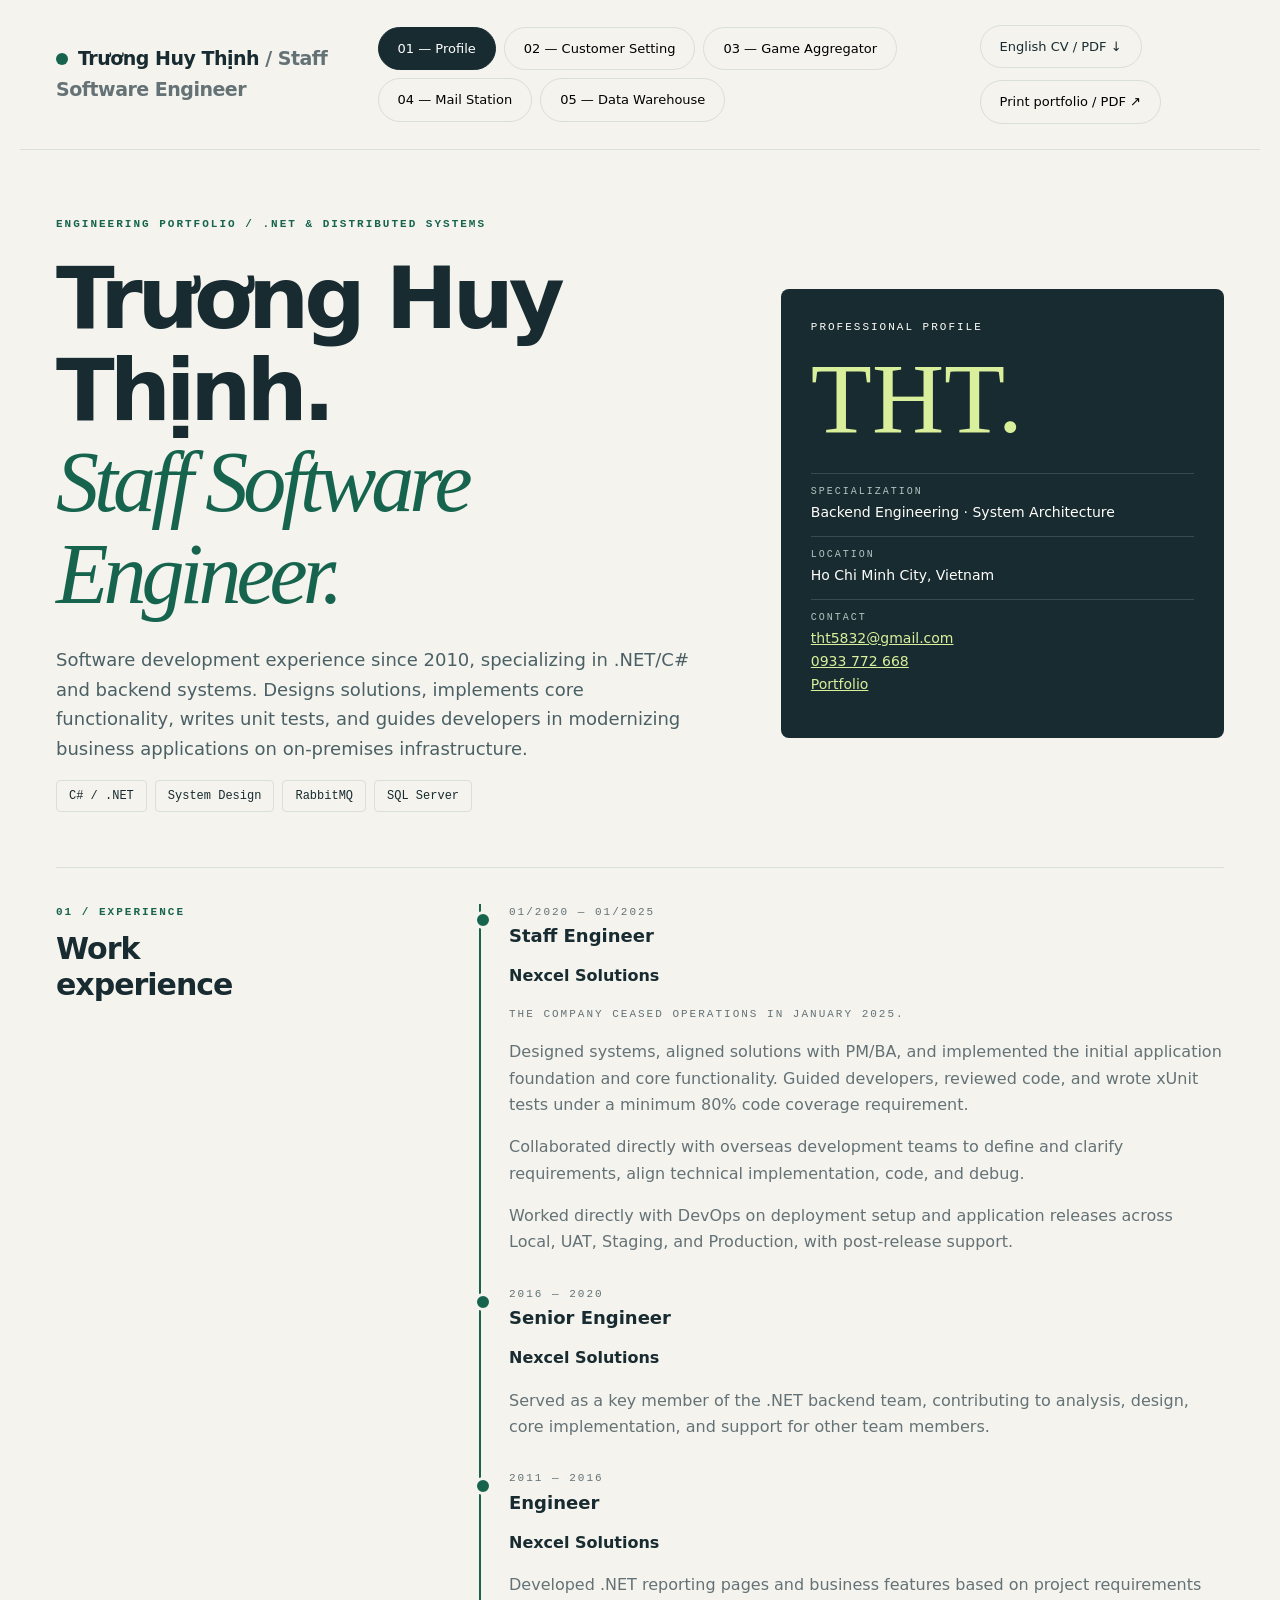
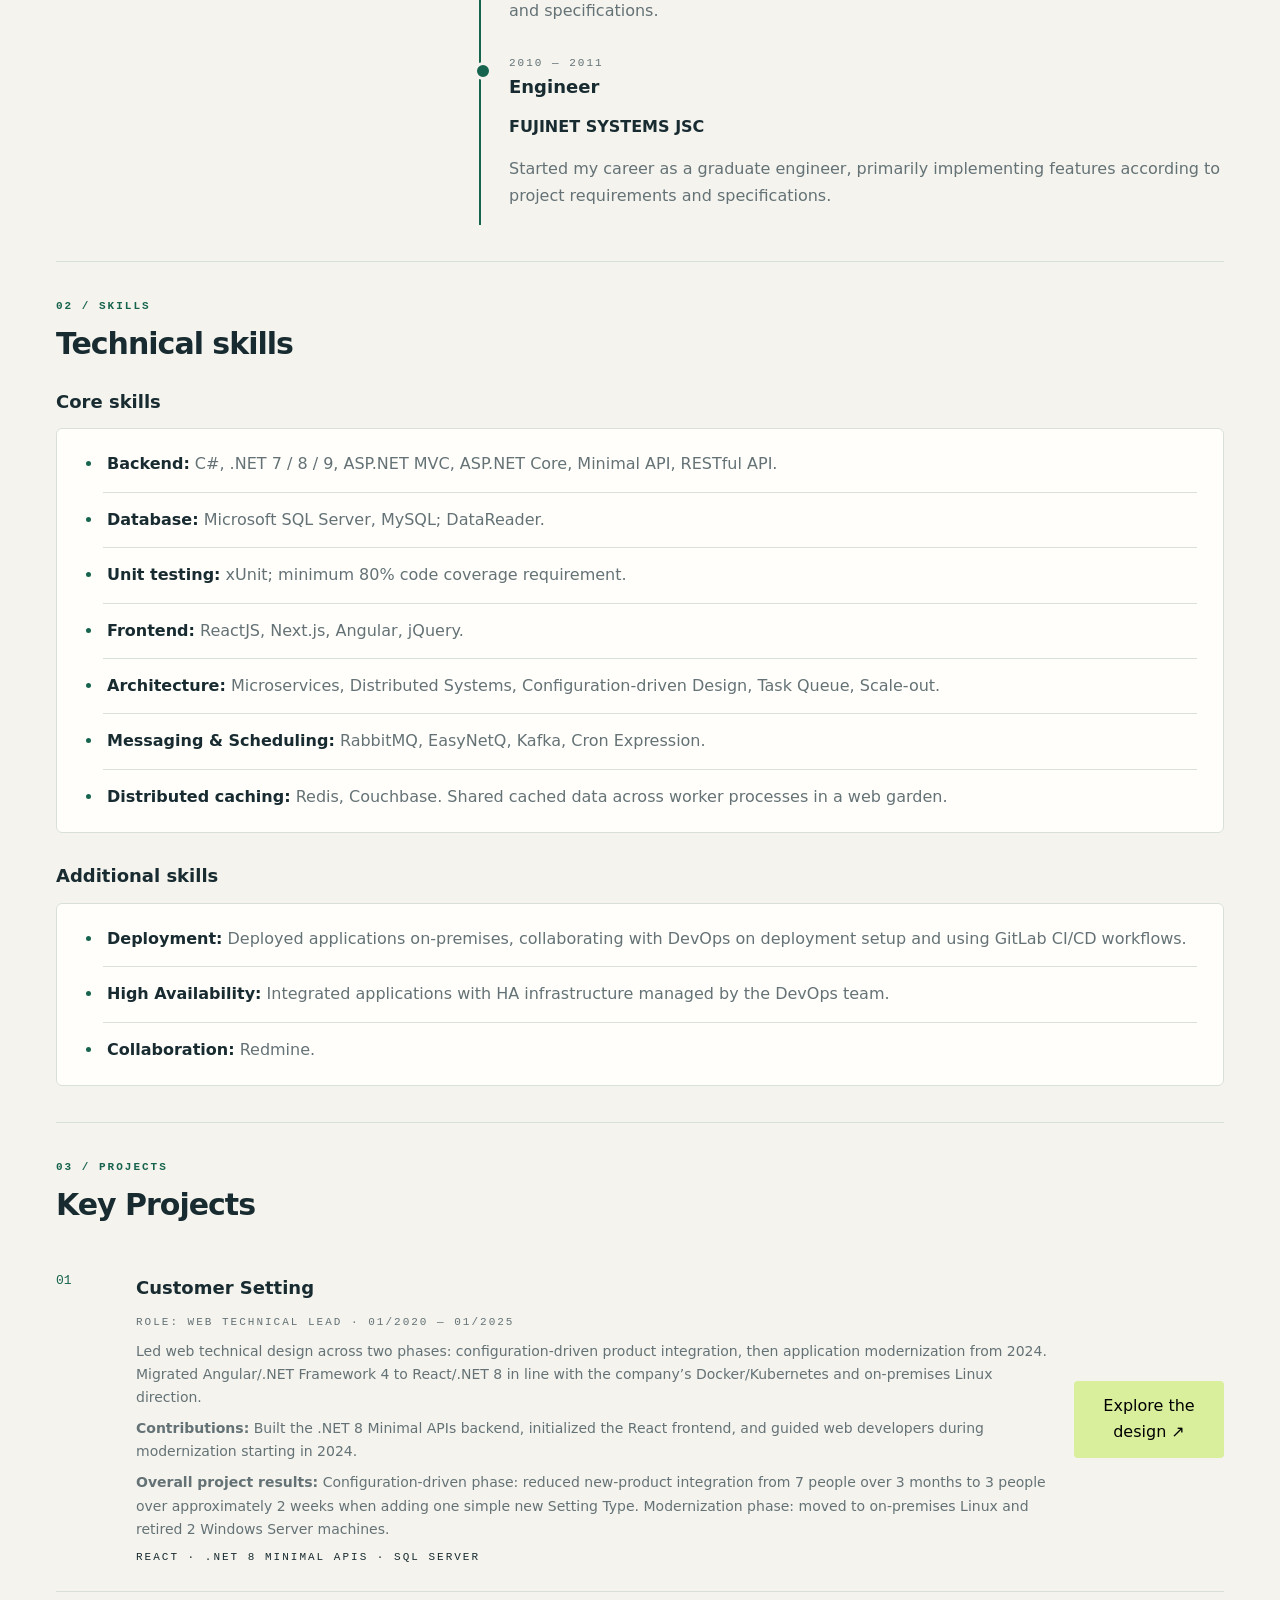
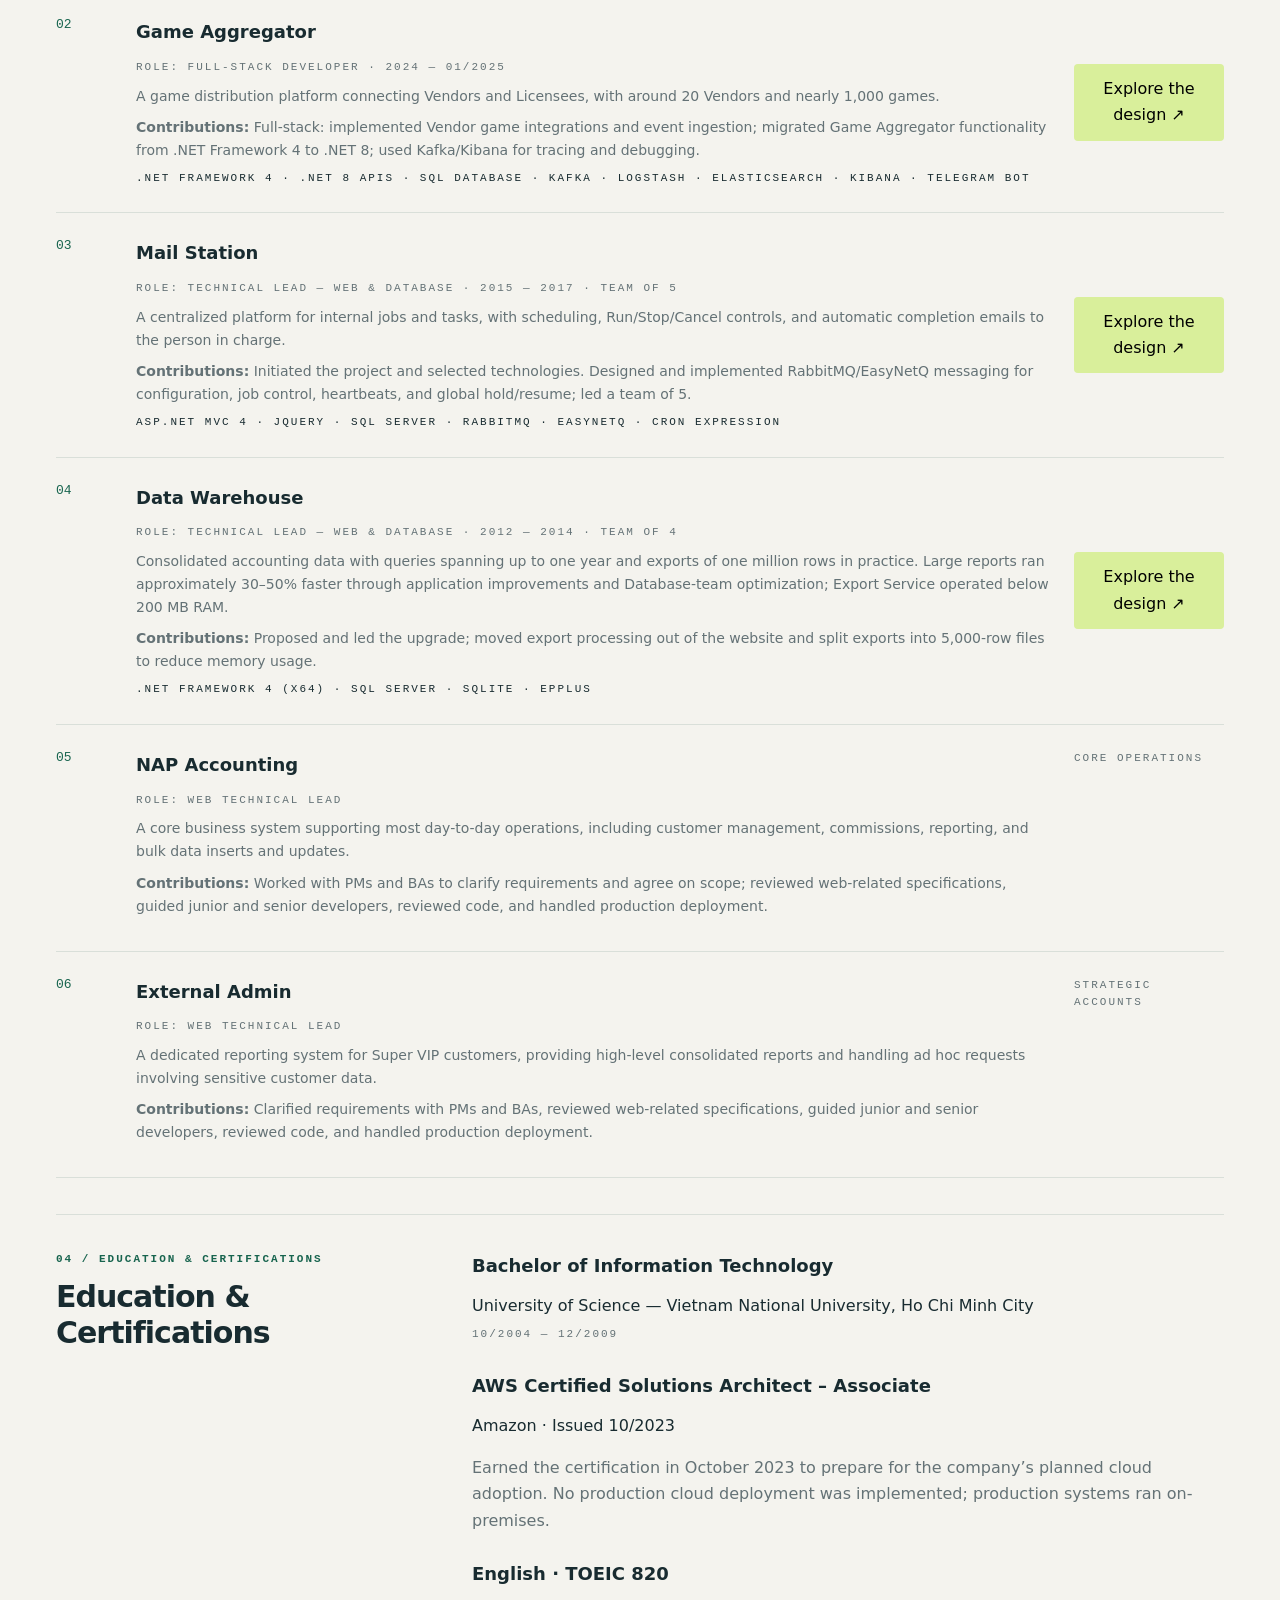
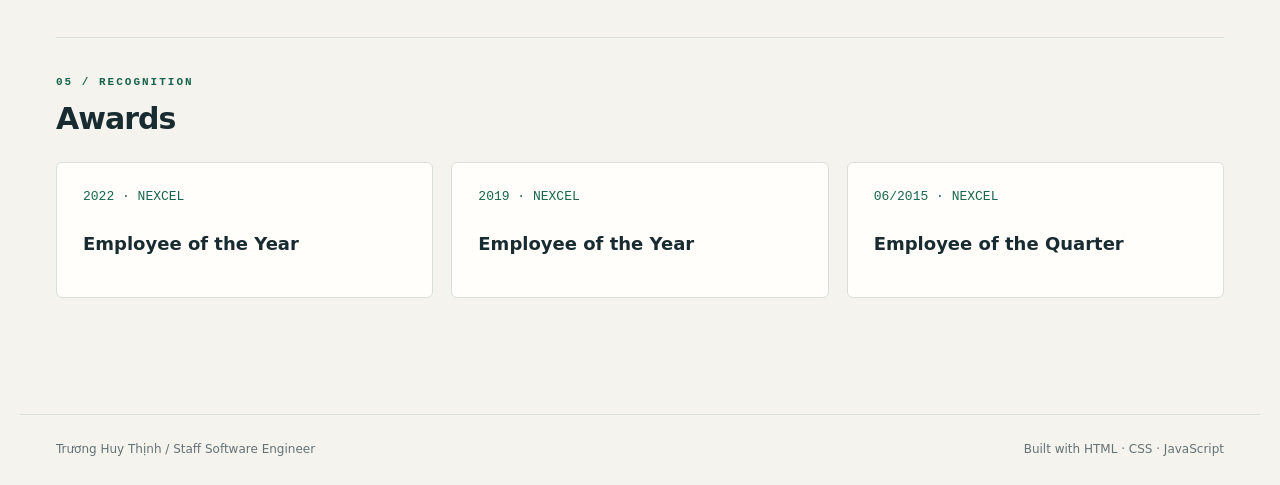
==== portfolio-v2/index.html @ 7336cfa4 "Remove redundant access portal diagram label" ====
<!doctype html>
<html lang="en">
<head><meta charset="utf-8"><meta name="viewport" content="width=device-width,initial-scale=1"><meta name="description" content="Trương Huy Thịnh - .NET backend engineering, system design, and case studies: Customer Setting, Game Aggregator, Mail Station, and Data Warehouse."><title>Trương Huy Thịnh · Engineering Portfolio</title>
<style>
:root{--bg:#f4f3ee;--paper:#fffefa;--ink:#182b30;--muted:#647276;--line:#d9dfd9;--green:#17644e;--lime:#d9ef9b;--orange:#bd603c}*{box-sizing:border-box}body{margin:0;background:var(--bg);color:var(--ink);font:16px/1.65 system-ui,-apple-system,Segoe UI,sans-serif}button,a{-webkit-tap-highlight-color:transparent}button{font:inherit;cursor:pointer}a{color:var(--green)}header{max-width:1240px;margin:auto;display:flex;align-items:center;justify-content:space-between;padding:25px 36px;border-bottom:1px solid var(--line)}.brand{font-size:19px;font-weight:800;letter-spacing:-.5px}.brand i{display:inline-block;background:var(--green);width:12px;height:12px;margin-right:10px;border-radius:50%}.small,.eyebrow{font:11px/1.6 ui-monospace,monospace;text-transform:uppercase;letter-spacing:2px}.muted{color:var(--muted)}nav{display:flex;gap:8px;flex-wrap:wrap}nav button,.print{border:1px solid var(--line);background:transparent;border-radius:30px;padding:10px 19px;font-size:13px}nav button[aria-selected=true]{background:var(--ink);color:white;border-color:var(--ink)}button:focus-visible,a:focus-visible,summary:focus-visible{outline:3px solid var(--orange);outline-offset:4px}main{max-width:1240px;margin:auto;padding:48px 36px 80px}[hidden]{display:none!important}.hero{display:grid;grid-template-columns:1.5fr 1fr;gap:60px;align-items:center;padding:18px 0 55px}.eyebrow{color:var(--green);font-weight:700}h1{font-size:clamp(48px,7vw,86px);line-height:1.06;letter-spacing:-5px;margin:20px 0 25px}h1 em{font-family:Georgia,serif;font-weight:400;color:var(--green)}.lead{font-size:18px;max-width:650px;color:#4a6065}h2{font-size:30px;line-height:1.2;letter-spacing:-1px;margin:10px 0 25px}h3{font-size:18px;margin:0 0 12px}p{margin:0 0 16px}.pills{display:flex;flex-wrap:wrap;gap:8px}.pill{font:12px ui-monospace,monospace;padding:8px 12px;border:1px solid var(--line);border-radius:4px}.identity{background:var(--ink);color:var(--paper);padding:30px;border-radius:8px;position:relative;overflow:hidden}.identity .monogram{font:100px/1 Georgia,serif;color:var(--lime);margin:12px 0 24px}.identity dl{margin:0}.identity dl div{padding:12px 0;border-top:1px solid #ffffff25}.identity dt{font:10px ui-monospace,monospace;color:#b3c5c1;text-transform:uppercase;letter-spacing:2px}.identity dd{margin:4px 0 0;font-size:14px}.section{border-top:1px solid var(--line);padding:36px 0}.grid3{display:grid;grid-template-columns:repeat(3,1fr);gap:18px}.card{background:var(--paper);border:1px solid var(--line);border-radius:6px;padding:26px}.num{font:13px ui-monospace,monospace;color:var(--green);display:block;margin-bottom:25px}.card p{font-size:14px;color:var(--muted)}.ribbon{display:grid;grid-template-columns:repeat(3,1fr);background:var(--lime);border-radius:6px;margin-bottom:45px}.ribbon div{padding:24px;border-right:1px solid #182b3020}.ribbon strong{font-size:25px;display:block;letter-spacing:-1px}.ribbon span{font-size:12px}.timeline{border-left:2px solid var(--green);padding:0 0 0 28px;margin-left:7px}.timeline article{position:relative}.timeline article:before{content:'';position:absolute;left:-35px;top:7px;width:12px;height:12px;background:var(--green);border:3px solid var(--bg);border-radius:50%}.split{display:grid;grid-template-columns:1fr 2fr;gap:40px}.project{display:grid;grid-template-columns:60px 1fr 150px;gap:20px;border-bottom:1px solid var(--line);padding:25px 0}.project p{font-size:14px;color:var(--muted);margin:8px 0}.project button{align-self:center;border:0;background:var(--lime);padding:12px;border-radius:4px}.note{padding:18px 22px;background:#eee9dd;border-left:3px solid var(--orange);font-size:13px;color:#66584e}.title-row{display:flex;align-items:end;justify-content:space-between;gap:20px}.case-title{font-size:clamp(44px,6vw,70px);letter-spacing:-3px}.diagram{overflow:auto;background:var(--paper);border:1px solid var(--line);border-radius:6px;padding:20px}.diagram svg{display:block;width:100%;min-width:850px;height:auto}.legend{font-size:12px;color:var(--muted);margin-top:15px}.flow-tabs{display:flex;gap:8px;flex-wrap:wrap;margin:25px 0}.flow-tabs button{background:transparent;border:1px solid var(--line);padding:10px 16px;border-radius:4px}.flow-tabs button[aria-pressed=true]{background:var(--green);color:white}.steps{counter-reset:step;list-style:none;margin:0;padding:0;display:grid;grid-template-columns:repeat(4,1fr);gap:14px}.steps li{counter-increment:step;background:var(--paper);padding:20px;border:1px solid var(--line);font-size:14px}.steps li:before{content:'0' counter(step);display:block;color:var(--green);font:24px Georgia,serif;margin-bottom:15px}.steps b{display:block;margin-bottom:7px}details{border-bottom:1px solid var(--line);padding:18px 0}summary{cursor:pointer;font-weight:600}details p{margin-top:15px;color:var(--muted);font-size:14px}footer{max-width:1240px;margin:auto;border-top:1px solid var(--line);padding:25px 36px;display:flex;justify-content:space-between;font-size:12px;color:var(--muted)}@media(max-width:760px){header{align-items:flex-start;gap:20px;flex-direction:column}main{padding:30px 20px}.hero,.split{grid-template-columns:1fr;gap:28px}.hero{padding-bottom:30px}h1{letter-spacing:-3px}.grid3,.steps{grid-template-columns:1fr}.ribbon div{padding:15px}.ribbon strong{font-size:19px}.project{grid-template-columns:30px 1fr}.project button{grid-column:2;width:max-content}.title-row{align-items:start;flex-direction:column}header,footer{padding:22px 20px}.identity .monogram{font-size:65px}footer{gap:20px}.print{display:none}}@media print{body{background:white;font-size:11px}header,nav,.print,.flow-tabs,footer{display:none!important}main{padding:0;max-width:none}section[role=tabpanel][hidden],.flow[hidden]{display:block!important}.hero{gap:25px;padding-bottom:20px}h1{font-size:46px}.section{padding:20px 0}.card,.identity,.steps li{break-inside:avoid}.diagram{padding:0}.diagram svg{min-width:0}.case-title{font-size:40px}#mailstation,#warehouse{break-before:page}details p{display:block}*{print-color-adjust:exact}}
.tech-stacks{margin:0;padding:8px 26px 8px 46px;background:var(--paper);border:1px solid var(--line);border-radius:6px}.tech-stacks li{padding:14px 0 14px 4px;color:var(--muted);border-bottom:1px solid var(--line)}.tech-stacks li:last-child{border-bottom:0}.tech-stacks li::marker{color:var(--green)}.tech-stacks strong{color:var(--ink)}@media(max-width:760px){.tech-stacks{padding-left:30px;padding-right:18px}} .header-actions{display:flex;align-items:center;gap:12px;flex-wrap:wrap}@media(max-width:1100px){header{flex-wrap:wrap;gap:16px}}@media print{.header-actions{display:none!important}}.cs-diagram svg{min-width:950px}.cs-diagram{margin:20px 0}.cs-diagram text{font-family:system-ui}@media print{#customer-setting-case{break-before:page}.cs-diagram svg{min-width:0}}

.comparison{overflow-x:auto;margin:24px 0}.comparison table{width:100%;border-collapse:collapse;background:var(--paper);font-size:14px;min-width:620px}.comparison th,.comparison td{text-align:left;vertical-align:top;padding:18px;border:1px solid var(--line)}.comparison thead{background:var(--lime)}.comparison tbody th{width:19%}.sequence-diagram{margin:20px 0}.seq-actor{font:600 15px system-ui;fill:var(--ink)}.seq-label{font:13px system-ui;fill:var(--green)}[data-case-section]>.grid3{margin:20px 0}[data-case-section]>h3{margin-top:28px}@media print{.comparison table{min-width:0}.comparison th,.comparison td{padding:10px}.comparison tr{break-inside:avoid}}

.cv-download{text-decoration:none;display:inline-block;color:var(--ink)}
@media print{
 @page{size:A4;margin:14mm}
 body{font-size:10pt;line-height:1.4;color:#111;background:#fff}
 .hero,.split{display:block}.hero{padding:0 0 10px}.hero h1{font-size:25pt;line-height:1.15;letter-spacing:-1px;margin:8px 0}.hero h1 br{display:none}.hero h1 em{font:inherit;color:inherit;margin-left:8px}.hero .lead{font-size:10pt;max-width:none}.hero .pills,.monogram,.identity>.small,.eyebrow{display:none}
 .identity{background:none;color:#111;padding:0;overflow:visible}.identity dl{display:block}.identity dl div{border:0;padding:2px 0}.identity dl div:first-child{display:none}.identity dt{display:none}.identity dd{font-size:10pt;margin:0}.identity a{color:#111!important}.identity br{display:none}.identity a+a{margin-left:14px}
 h2{font-size:15pt;margin:5px 0 10px;letter-spacing:0}h2 br{display:none}h3{font-size:11pt}.section{padding:12px 0}.small{font-family:inherit;font-size:9pt;letter-spacing:0;text-transform:none}.muted,.project p{color:#333}.timeline{border:0;padding:0;margin:0}.timeline article:before{display:none}.timeline article{margin-top:12px!important;break-inside:avoid}.timeline p{margin-bottom:6px}
 .tech-stacks{background:none;border:0;padding:0;list-style:none}.tech-stacks li{padding:3px 0;border:0}.project{display:block;padding:10px 0;break-inside:avoid}.project>.num,.project button{display:none}.project p{font-size:10pt}.grid3{display:block}.grid3 .card{border:0;background:none;padding:6px 0}.grid3 .num{margin-bottom:3px}.pills{gap:5px}.pill{font-size:9pt;padding:4px 7px}
 body:not([data-print-mode="portfolio"]) main>section[role="tabpanel"]{display:none!important}
 body:not([data-print-mode="portfolio"]) main>#profile{display:block!important}
 body[data-print-mode="portfolio"] main>section[role="tabpanel"]{display:block!important}
 body[data-print-mode="portfolio"] .flow{display:block!important}
}

.ga-diagram{margin:20px 0}.ga-diagram svg{min-width:950px}@media print{#game-aggregator{break-before:page}.ga-diagram svg{min-width:0}}
</style></head>
<body><header><div class="brand"><i></i>Trương Huy Thịnh<span class="muted"> / Staff Software Engineer</span></div><nav role="tablist" aria-label="Portfolio"><button id="tab-profile" role="tab" aria-controls="profile" aria-selected="true" tabindex="0">01 — Profile</button><button id="tab-customer-setting" role="tab" aria-controls="customer-setting-case" aria-selected="false" tabindex="-1">02 — Customer Setting</button><button id="tab-game-aggregator" role="tab" aria-controls="game-aggregator" aria-selected="false" tabindex="-1">03 — Game Aggregator</button><button id="tab-mailstation" role="tab" aria-controls="mailstation" aria-selected="false" tabindex="-1">04 — Mail Station</button><button id="tab-warehouse" role="tab" aria-controls="warehouse" aria-selected="false" tabindex="-1">05 — Data Warehouse</button></nav><div class="header-actions"><a class="print cv-download" href="../output/pdf/Thinh-Truong-CV.pdf" download="Thinh-Truong-CV.pdf">English CV / PDF ↓</a><button class="print" onclick="printPortfolio()">Print portfolio / PDF ↗</button></div></header>
<main><section id="profile" role="tabpanel" aria-labelledby="tab-profile">
<div class="hero"><div><div class="eyebrow">Engineering portfolio / .NET & distributed systems</div><h1>Trương Huy Thịnh.<br><em>Staff Software<br>Engineer.</em></h1><p class="lead">Software development experience since 2010, specializing in .NET/C# and backend systems. Designs solutions, implements core functionality, writes unit tests, and guides developers in modernizing business applications on on-premises infrastructure.</p><div class="pills"><span class="pill">C# / .NET</span><span class="pill">System Design</span><span class="pill">RabbitMQ</span><span class="pill">SQL Server</span></div></div><aside class="identity"><div class="small">Professional profile</div><div class="monogram">THT.</div><dl><div><dt>Specialization</dt><dd>Backend Engineering · System Architecture</dd></div><div><dt>Location</dt><dd>Ho Chi Minh City, Vietnam</dd></div><div><dt>Contact</dt><dd><a style="color:var(--lime)" href="mailto:tht5832@gmail.com">tht5832@gmail.com</a><br><a style="color:var(--lime)" href="tel:+84933772668">0933 772 668</a><br><a style="color:var(--lime)" href="https://darkluker5832.github.io/my-cv/">Portfolio</a></dd></div></dl></aside></div>
<section class="section split"><div><div class="eyebrow">01 / Experience</div><h2>Work<br>experience</h2></div><div class="timeline"><article><div class="small muted">01/2020 — 01/2025</div><h3>Staff Engineer</h3><p><b>Nexcel Solutions</b></p><p class="small muted">The company ceased operations in January 2025.</p><p class="muted">Designed systems, aligned solutions with PM/BA, and implemented the initial application foundation and core functionality. Guided developers, reviewed code, and wrote xUnit tests under a minimum 80% code coverage requirement.</p><p class="muted">Collaborated directly with overseas development teams to define and clarify requirements, align technical implementation, code, and debug.</p><p class="muted">Worked directly with DevOps on deployment setup and application releases across Local, UAT, Staging, and Production, with post-release support.</p></article><article style="margin-top:30px"><div class="small muted">2016 — 2020</div><h3>Senior Engineer</h3><p><b>Nexcel Solutions</b></p><p class="muted">Served as a key member of the .NET backend team, contributing to analysis, design, core implementation, and support for other team members.</p></article><article style="margin-top:30px"><div class="small muted">2011 — 2016</div><h3>Engineer</h3><p><b>Nexcel Solutions</b></p><p class="muted">Developed .NET reporting pages and business features based on project requirements and specifications.</p></article><article style="margin-top:30px"><div class="small muted">2010 — 2011</div><h3>Engineer</h3><p><b>FUJINET SYSTEMS JSC</b></p><p class="muted">Started my career as a graduate engineer, primarily implementing features according to project requirements and specifications.</p></article></div></section>
<section class="section"><div class="eyebrow">02 / Skills</div><h2>Technical skills</h2><h3>Core skills</h3><ul class="tech-stacks"><li><strong>Backend:</strong> C#, .NET 7 / 8 / 9, ASP.NET MVC, ASP.NET Core, Minimal API, RESTful API.</li><li><strong>Database:</strong> Microsoft SQL Server, MySQL; DataReader.</li><li><strong>Unit testing:</strong> xUnit; <span>minimum 80% code coverage requirement.</span></li><li><strong>Frontend:</strong> ReactJS, Next.js, Angular, jQuery.</li><li><strong>Architecture:</strong> Microservices, Distributed Systems, Configuration-driven Design, Task Queue, Scale-out.</li><li><strong>Messaging & Scheduling:</strong> RabbitMQ, EasyNetQ, Kafka, Cron Expression.</li><li><strong>Distributed caching:</strong> Redis, Couchbase. <span>Shared cached data across worker processes in a web garden.</span></li></ul><h3 style="margin-top:28px">Additional skills</h3><ul class="tech-stacks"><li><strong>Deployment:</strong> <span>Deployed applications on-premises, collaborating with DevOps on deployment setup and using GitLab CI/CD workflows.</span></li><li><strong>High Availability:</strong> <span>Integrated applications with HA infrastructure managed by the DevOps team.</span></li><li><strong>Collaboration:</strong> Redmine.</li></ul></section>
<section class="section"><div class="eyebrow">03 / Projects</div><h2>Key Projects</h2><article class="project"><span class="num">01</span><div><h3 id="customer-setting">Customer Setting</h3><div class="small muted">Role: Web Technical Lead · 01/2020 — 01/2025</div>
<p>Led web technical design across two phases: configuration-driven product integration, then application modernization from 2024. Migrated Angular/.NET Framework 4 to React/.NET 8 in line with the company’s Docker/Kubernetes and on-premises Linux direction.</p><p><b>Contributions:</b> Built the .NET 8 Minimal APIs backend, initialized the React frontend, and guided web developers during modernization starting in 2024.</p>
<p><b>Overall project results:</b> <span>Configuration-driven phase: reduced new-product integration from 7 people over 3 months to 3 people over approximately 2 weeks when adding one simple new Setting Type. Modernization phase: moved to on-premises Linux and retired 2 Windows Server machines.</span></p>
<div class="small">React · .NET 8 Minimal APIs · SQL Server</div>
</div><button data-open-case="customer-setting-case">Explore the design ↗</button></article><article class="project"><span class="num">02</span><div><h3>Game Aggregator</h3><div class="small muted">Role: Full-stack Developer · 2024 — 01/2025</div><p>A game distribution platform connecting Vendors and Licensees, with around 20 Vendors and nearly 1,000 games.</p><p><b>Contributions:</b> Full-stack: implemented Vendor game integrations and event ingestion; migrated Game Aggregator functionality from .NET Framework 4 to .NET 8; used Kafka/Kibana for tracing and debugging.</p><div class="small">.NET Framework 4 · .NET 8 APIs · SQL Database · Kafka · Logstash · Elasticsearch · Kibana · Telegram Bot</div></div><button data-open-case="game-aggregator">Explore the design ↗</button></article><article class="project"><span class="num">03</span><div><h3>Mail Station</h3><div class="small muted">Role: Technical Lead — Web &amp; Database · 2015 — 2017 · Team of 5</div><p>A centralized platform for internal jobs and tasks, with scheduling, Run/Stop/Cancel controls, and automatic completion emails to the person in charge.</p><p><b>Contributions:</b> Initiated the project and selected technologies. Designed and implemented RabbitMQ/EasyNetQ messaging for configuration, job control, heartbeats, and global hold/resume; led a team of 5.</p><div class="small">ASP.NET MVC 4 · jQuery · SQL Server · RabbitMQ · EasyNetQ · Cron Expression</div></div><button data-open-case="mailstation">Explore the design ↗</button></article><article class="project"><span class="num">04</span><div><h3>Data Warehouse</h3><div class="small muted">Role: Technical Lead — Web &amp; Database · 2012 — 2014 · Team of 4</div><p>Consolidated accounting data with queries spanning up to one year and exports of one million rows in practice. Large reports ran approximately 30–50% faster through application improvements and Database-team optimization; Export Service operated below 200 MB RAM.</p><p><b>Contributions:</b> Proposed and led the upgrade; moved export processing out of the website and split exports into 5,000-row files to reduce memory usage.</p><div class="small">.NET Framework 4 (x64) · SQL Server · SQLite · EPPlus</div></div><button data-open-case="warehouse">Explore the design ↗</button></article><article class="project"><span class="num">05</span><div><h3>NAP Accounting</h3><div class='small muted'>Role: Web Technical Lead</div>
<p>A core business system supporting most day-to-day operations, including customer management, commissions, reporting, and bulk data inserts and updates.</p>
<p><b>Contributions:</b> Worked with PMs and BAs to clarify requirements and agree on scope; reviewed web-related specifications, guided junior and senior developers, reviewed code, and handled production deployment.</p>
</div><span class="small muted">Core Operations</span></article>
<article class="project"><span class="num">06</span><div><h3>External Admin</h3><div class='small muted'>Role: Web Technical Lead</div>
<p>A dedicated reporting system for Super VIP customers, providing high-level consolidated reports and handling ad hoc requests involving sensitive customer data.</p>
<p><b>Contributions:</b> Clarified requirements with PMs and BAs, reviewed web-related specifications, guided junior and senior developers, reviewed code, and handled production deployment.</p>
</div><span class="small muted">Strategic Accounts</span></article>
</section>

<section class="section split"><div><div class="eyebrow">04 / Education & Certifications</div><h2>Education &amp;<br>Certifications</h2></div><div><h3>Bachelor of Information Technology</h3><p>University of Science — Vietnam National University, Ho Chi Minh City<br><span class="small muted">10/2004 — 12/2009</span></p><h3 style="margin-top:25px">AWS Certified Solutions Architect – Associate</h3><p>Amazon · Issued 10/2023</p><p class="muted">Earned the certification in October 2023 to prepare for the company’s planned cloud adoption. No production cloud deployment was implemented; production systems ran on-premises.</p><h3 style="margin-top:25px">English · TOEIC 820</h3></div></section><section class="section"><div class="eyebrow">05 / Recognition</div><h2>Awards</h2><div class="grid3"><article class="card"><span class="num">2022 · NEXCEL</span><h3>Employee of the Year</h3></article><article class="card"><span class="num">2019 · NEXCEL</span><h3>Employee of the Year</h3></article><article class="card"><span class="num">06/2015 · NEXCEL</span><h3>Employee of the Quarter</h3></article></div></section>
</section>
<section id="customer-setting-case" role="tabpanel" aria-labelledby="tab-customer-setting" hidden>
<div class="title-row"><div><div class="eyebrow">Architecture case study / 01</div><h1 class="case-title">Customer Setting<span style="color:var(--green)">.</span></h1><p class="lead">From per-product cloning to reusable Setting Types.</p><p class="small muted">Role: Web Technical Lead · 01/2020 — 01/2025</p></div><div class="pills"><span class="pill">React JS</span><span class="pill">.NET 8 LTS · Minimal APIs</span><span class="pill">SQL Server</span></div></div>
<section class="section" data-case-section="1"><div class="eyebrow">01 / Context &amp; current challenges</div><h2>New product integration required extensive copying</h2><p class="lead">Customer Setting manages groups of business settings for each product. The legacy system expanded by cloning a similar product, duplicating shared logic and requiring changes and checks across multiple layers.</p><p>Before modernization, a new product required 3 developers, 2 QC engineers, and 2 Database Developers working full-time for 3 months. The goal was to reuse shared behavior and reduce integration effort.</p></section>
<section class="section" data-case-section="2"><div class="eyebrow">02 / Legacy system</div><h2>Clone frontend, backend, and DB objects per product</h2><p>With Angular and .NET Framework 4, the team selected the closest existing product, cloned its database objects and frontend/backend code, then implemented the differences.</p><div class="diagram cs-diagram"><svg viewBox="0 0 1080 410" role="img" aria-labelledby="cs-old-component" font-family="system-ui"><title id="cs-old-component">Customer Setting — legacy components</title><defs><marker id="cs-old-component-arrow" markerWidth="9" markerHeight="9" refX="8" refY="4" orient="auto"><path d="M1 1L8 4L1 7" fill="none" stroke="#17644e" stroke-width="1.5"/></marker></defs><text x="25" y="30" font-size="17" fill="#182b30">Before: a separate implementation for each product</text><rect x="25" y="60" width="320" height="75" rx="7" fill="#f4f3ee" stroke="#aebeb5"/><text x="43" y="90" font-size="17" fill="#182b30">Product A · Angular</text><text x="43" y="119" font-size="13" fill="#182b30">Product-specific frontend</text><path d="M185 135L185 165" fill="none" stroke="#17644e" stroke-width="1.6" marker-end="url(#cs-old-component-arrow)"/><rect x="25" y="165" width="320" height="75" rx="7" fill="#f4f3ee" stroke="#aebeb5"/><text x="43" y="195" font-size="17" fill="#182b30">Product A · .NET Framework 4</text><text x="43" y="224" font-size="13" fill="#182b30">Product-specific backend</text><path d="M185 240L185 270" fill="none" stroke="#17644e" stroke-width="1.6" marker-end="url(#cs-old-component-arrow)"/><rect x="25" y="270" width="320" height="105" rx="7" fill="#f4f3ee" stroke="#aebeb5"/><text x="43" y="300" font-size="17" fill="#182b30">Product A · SQL Server</text><text x="43" y="329" font-size="13" fill="#182b30">Tables · Stored procedures</text><text x="43" y="354" font-size="13" fill="#182b30">Functions · Triggers</text><rect x="380" y="60" width="320" height="75" rx="7" fill="#f4f3ee" stroke="#aebeb5"/><text x="398" y="90" font-size="17" fill="#182b30">Product B · Angular</text><text x="398" y="119" font-size="13" fill="#182b30">Product-specific frontend</text><path d="M540 135L540 165" fill="none" stroke="#17644e" stroke-width="1.6" marker-end="url(#cs-old-component-arrow)"/><rect x="380" y="165" width="320" height="75" rx="7" fill="#f4f3ee" stroke="#aebeb5"/><text x="398" y="195" font-size="17" fill="#182b30">Product B · .NET Framework 4</text><text x="398" y="224" font-size="13" fill="#182b30">Product-specific backend</text><path d="M540 240L540 270" fill="none" stroke="#17644e" stroke-width="1.6" marker-end="url(#cs-old-component-arrow)"/><rect x="380" y="270" width="320" height="105" rx="7" fill="#f4f3ee" stroke="#aebeb5"/><text x="398" y="300" font-size="17" fill="#182b30">Product B · SQL Server</text><text x="398" y="329" font-size="13" fill="#182b30">Tables · Stored procedures</text><text x="398" y="354" font-size="13" fill="#182b30">Functions · Triggers</text><rect x="735" y="60" width="320" height="75" rx="7" fill="#f4f3ee" stroke="#aebeb5"/><text x="753" y="90" font-size="17" fill="#182b30">New Product · Angular</text><text x="753" y="119" font-size="13" fill="#182b30">Product-specific frontend</text><path d="M895 135L895 165" fill="none" stroke="#17644e" stroke-width="1.6" marker-end="url(#cs-old-component-arrow)"/><rect x="735" y="165" width="320" height="75" rx="7" fill="#f4f3ee" stroke="#aebeb5"/><text x="753" y="195" font-size="17" fill="#182b30">New Product · .NET Framework 4</text><text x="753" y="224" font-size="13" fill="#182b30">Product-specific backend</text><path d="M895 240L895 270" fill="none" stroke="#17644e" stroke-width="1.6" marker-end="url(#cs-old-component-arrow)"/><rect x="735" y="270" width="320" height="105" rx="7" fill="#f4f3ee" stroke="#aebeb5"/><text x="753" y="300" font-size="17" fill="#182b30">New Product · SQL Server</text><text x="753" y="329" font-size="13" fill="#182b30">Tables · Stored procedures</text><text x="753" y="354" font-size="13" fill="#182b30">Functions · Triggers</text></svg></div><p class="legend">Columns represent product-specific code and database objects; they do not imply separate databases or servers.</p><div class="grid3" style="margin-top:22px"><article class="card"><h3>Duplication across layers</h3><p>One integration involved Angular, backend code, tables, stored procedures, functions, and triggers.</p></article><article class="card"><h3>Fragmented maintenance</h3><p>The same behavior lived in multiple copies, increasing the number of places to check when shared business rules changed.</p></article><article class="card"><h3>Unclear reuse boundaries</h3><p>Product-specific behavior was mixed with reusable behavior, so each new branch carried another copy of the existing code.</p></article></div><h3>Legacy integration flow</h3><div class="diagram cs-diagram"><svg viewBox="0 0 1080 525" role="img" aria-labelledby="cs-old-sequence" font-family="system-ui"><title id="cs-old-sequence">Legacy product onboarding sequence</title><defs><marker id="cs-old-sequence-arrow" markerWidth="9" markerHeight="9" refX="8" refY="4" orient="auto"><path d="M1 1L8 4L1 7" fill="none" stroke="#17644e" stroke-width="1.5"/></marker></defs><rect x="15" y="15" width="210" height="55" rx="7" fill="#e3efcc" stroke="#aebeb5"/><text x="33" y="45" font-size="17" fill="#182b30">Developer</text><path d="M120 70V510" stroke="#aebeb5" stroke-dasharray="5 6"/><rect x="435" y="15" width="210" height="55" rx="7" fill="#f4f3ee" stroke="#aebeb5"/><text x="453" y="45" font-size="17" fill="#182b30">Existing Product</text><path d="M540 70V510" stroke="#aebeb5" stroke-dasharray="5 6"/><rect x="855" y="15" width="210" height="55" rx="7" fill="#f4f3ee" stroke="#aebeb5"/><text x="873" y="45" font-size="17" fill="#182b30">New Product</text><path d="M960 70V510" stroke="#aebeb5" stroke-dasharray="5 6"/><path d="M120 120L540 120" fill="none" stroke="#17644e" stroke-width="1.6" marker-end="url(#cs-old-sequence-arrow)"/><text x="330" y="108" text-anchor="middle" font-size="13" fill="#17644e">1. Select the closest existing product</text><path d="M540 196L960 196" fill="none" stroke="#17644e" stroke-width="1.6" marker-end="url(#cs-old-sequence-arrow)"/><text x="750" y="184" text-anchor="middle" font-size="13" fill="#17644e">2. Clone tables, procedures, functions, triggers</text><path d="M540 272L960 272" fill="none" stroke="#17644e" stroke-width="1.6" marker-end="url(#cs-old-sequence-arrow)"/><text x="750" y="260" text-anchor="middle" font-size="13" fill="#17644e">3. Clone Angular frontend and .NET 4 backend</text><path d="M120 348L960 348" fill="none" stroke="#17644e" stroke-width="1.6" marker-end="url(#cs-old-sequence-arrow)"/><text x="540" y="336" text-anchor="middle" font-size="13" fill="#17644e">4. Implement business differences</text><path d="M120 424L960 424" fill="none" stroke="#17644e" stroke-width="1.6" marker-end="url(#cs-old-sequence-arrow)"/><text x="540" y="412" text-anchor="middle" font-size="13" fill="#17644e">5. Verify and deploy the new product branch</text></svg></div></section>
<section class="section" data-case-section="3"><div class="eyebrow">03 / Improvement approach</div><h2>Reuse Setting Types instead of cloning products</h2><p>Phase 1 — through early 2024: replaced per-product cloning with Product ID → Setting Type ID configuration. The integration staffing and lead-time improvements below belong to this phase.</p><p>Phase 2 — from 2024: modernized to React/.NET 8 in line with the company’s Docker/Kubernetes direction, moved to on-premises Linux, and retired 2 Windows Server machines.</p><div class="grid3"><article class="card"><h3>Separate units of behavior</h3><p>Each Setting Type has an identifier and an implementation shared across products; unsupported behavior is added only when needed.</p></article><article class="card"><h3>Map through configuration</h3><p>A Product ID maps to a set of Setting Type IDs. When all types exist, a product is added through mapping configuration instead of copying application layers.</p></article><article class="card"><h3>Modernize the web application</h3><p>Migrated Angular and .NET Framework 4 to React and .NET 8 Minimal APIs, combining shared design with collaboration across Database, QC, and PM/BA.</p></article></div></section>
<section class="section" data-case-section="4"><div class="eyebrow">04 / Individual contribution</div><h2>Led technical design and implementation for the web</h2><p>Led web technical design for Customer Setting. Established the configuration-driven design in the initial phase to reuse business behavior by Setting Type. During modernization from 2024, built the .NET 8 Minimal APIs backend, initialized the React frontend, and guided web developers; collaborated with Database, QC, PM/BA, and DevOps on deployment to on-premises Linux.</p></section>
<section class="section" data-case-section="5"><div class="eyebrow">05 / New system</div><h2>A shared application configured per product</h2><p>After modernization, Customer Setting ran on on-premises Linux in line with the company’s Docker/Kubernetes direction; 2 legacy Windows Server machines were retired. The diagram below shows logical application components, not Kubernetes topology.</p><p>Each product and Setting Type has its own ID. Commission, Position Taking, and Max per Games are examples of Setting Types; a product combines multiple types according to its business needs.</p><div class="diagram cs-diagram"><svg viewBox="0 0 1080 560" role="img" aria-labelledby="cs-new-component" font-family="system-ui"><title id="cs-new-component">Customer Setting — configuration-driven components</title><defs><marker id="cs-new-component-arrow" markerWidth="9" markerHeight="9" refX="8" refY="4" orient="auto"><path d="M1 1L8 4L1 7" fill="none" stroke="#17644e" stroke-width="1.5"/></marker></defs><rect x="330" y="20" width="420" height="85" rx="7" fill="#e3efcc" stroke="#aebeb5"/><text x="348" y="50" font-size="17" fill="#182b30">«component» React JS</text><text x="348" y="79" font-size="13" fill="#182b30">Customer Setting frontend</text><path d="M540 105L540 140" fill="none" stroke="#17644e" stroke-width="1.6" marker-end="url(#cs-new-component-arrow)"/><rect x="225" y="140" width="630" height="90" rx="7" fill="#e3efcc" stroke="#aebeb5"/><text x="243" y="170" font-size="17" fill="#182b30">«component» .NET 8 LTS · Minimal APIs</text><text x="243" y="199" font-size="13" fill="#182b30">Shared backend · Product ID + Setting Type ID</text><path d="M380 230L230 280" fill="none" stroke="#17644e" stroke-width="1.6" marker-end="url(#cs-new-component-arrow)"/><path d="M700 230L820 280" fill="none" stroke="#17644e" stroke-width="1.6" marker-end="url(#cs-new-component-arrow)"/><rect x="20" y="280" width="420" height="120" rx="7" fill="#f4f3ee" stroke="#aebeb5"/><text x="38" y="310" font-size="17" fill="#182b30">«logical component» Setting Types</text><text x="38" y="339" font-size="13" fill="#182b30">Commission · Position Taking · Max per Games</text><text x="38" y="364" font-size="13" fill="#182b30">Reusable implementations by Setting Type ID</text><rect x="580" y="280" width="480" height="120" rx="7" fill="#e3efcc" stroke="#aebeb5"/><text x="598" y="310" font-size="17" fill="#182b30">«configuration» Product → Setting Types</text><text x="598" y="339" font-size="13" fill="#182b30">Product ID: 20</text><text x="598" y="364" font-size="13" fill="#182b30">Setting Type IDs: [1, 3, 9, 12]</text><path d="M230 400L400 445" fill="none" stroke="#17644e" stroke-width="1.6" marker-end="url(#cs-new-component-arrow)"/><path d="M820 400L680 445" fill="none" stroke="#17644e" stroke-width="1.6" marker-end="url(#cs-new-component-arrow)"/><rect x="225" y="445" width="630" height="80" rx="7" fill="#f4f3ee" stroke="#aebeb5"/><text x="243" y="475" font-size="17" fill="#182b30">«database» Microsoft SQL Server</text><text x="243" y="504" font-size="13" fill="#182b30">Customer Setting data and configuration</text></svg></div><p class="legend">This logical component diagram shows responsibilities and configuration relationships, not deployment topology or a physical schema. IDs 1, 3, 9, and 12 are illustrative and are not mapped to specific type names.</p><h3>New integration flow</h3><p>With the legacy approach, even cloning a similar product required retesting all copied code. With the new approach, when all required Setting Types are already supported, onboarding only adds product mapping configuration; it requires no code changes or full retesting of the shared code as a separate cloned branch.</p><div class="diagram cs-diagram"><svg viewBox="0 0 1080 525" role="img" aria-labelledby="cs-new-sequence" font-family="system-ui"><title id="cs-new-sequence">Configuration-driven product onboarding sequence</title><defs><marker id="cs-new-sequence-arrow" markerWidth="9" markerHeight="9" refX="8" refY="4" orient="auto"><path d="M1 1L8 4L1 7" fill="none" stroke="#17644e" stroke-width="1.5"/></marker></defs><rect x="15" y="15" width="210" height="55" rx="7" fill="#e3efcc" stroke="#aebeb5"/><text x="33" y="45" font-size="17" fill="#182b30">Developer</text><path d="M120 70V510" stroke="#aebeb5" stroke-dasharray="5 6"/><rect x="435" y="15" width="210" height="55" rx="7" fill="#f4f3ee" stroke="#aebeb5"/><text x="453" y="45" font-size="17" fill="#182b30">Setting Types</text><path d="M540 70V510" stroke="#aebeb5" stroke-dasharray="5 6"/><rect x="855" y="15" width="210" height="55" rx="7" fill="#f4f3ee" stroke="#aebeb5"/><text x="873" y="45" font-size="17" fill="#182b30">Product Config</text><path d="M960 70V510" stroke="#aebeb5" stroke-dasharray="5 6"/><path d="M120 120L540 120" fill="none" stroke="#17644e" stroke-width="1.6" marker-end="url(#cs-new-sequence-arrow)"/><text x="330" y="108" text-anchor="middle" font-size="13" fill="#17644e">1. Identify required Setting Types</text><path d="M540 196L120 196" fill="none" stroke="#17644e" stroke-width="1.6" marker-end="url(#cs-new-sequence-arrow)"/><text x="330" y="184" text-anchor="middle" font-size="13" fill="#17644e">2. Check existing types</text><path d="M120 272L540 272" fill="none" stroke="#17644e" stroke-width="1.6" marker-end="url(#cs-new-sequence-arrow)"/><text x="330" y="260" text-anchor="middle" font-size="13" fill="#17644e">3. If missing: assign an ID and implement a new type</text><path d="M120 348L960 348" fill="none" stroke="#17644e" stroke-width="1.6" marker-end="url(#cs-new-sequence-arrow)"/><text x="540" y="336" text-anchor="middle" font-size="13" fill="#17644e">4. Add Product 20 → [1, 3, 9, 12]</text><path d="M960 424L540 424" fill="none" stroke="#17644e" stroke-width="1.6" marker-end="url(#cs-new-sequence-arrow)"/><text x="750" y="412" text-anchor="middle" font-size="13" fill="#17644e">5. Reuse implementations of existing types</text></svg></div><p class="legend">This is the development team’s product-onboarding flow, not an API runtime trace. If all required Setting Types already exist, the new-type implementation step is skipped.</p><div class="grid3" style="margin-top:22px"><article class="card"><h3>Product ID</h3><p>Identifies the product independently of the combination of Setting Types it uses.</p></article><article class="card"><h3>Setting Type ID</h3><p>Identifies a type of behavior reusable across products. A new type needs to be created and implemented once.</p></article><article class="card"><h3>Mapping configuration</h3><p>For example, Product 20 uses [1, 3, 9, 12]. For supported types, onboarding adds configuration instead of cloning every layer.</p></article></div></section>
<section class="section" data-case-section="6"><div class="eyebrow">06 / Outcome</div><h2>Outcomes by phase</h2><p class="legend">The configuration-driven phase reduced product integration effort; modernization from 2024 moved the system to on-premises Linux.</p><h3>Phase 1: reduced product integration effort</h3><p><b>Overall project results:</b> Web Development, Database, QC, and PM/BA are separate teams. Personal responsibility focused on web technical design and implementation; the results below reflect the combined project effort.</p><div class="grid3"><article class="card"><span class="num">Before modernization</span><h3>3 dev · 2 QC · 2 Database Developer</h3><p>3 months · full-time / new product</p></article><article class="card"><span class="num">One simple new Setting Type</span><h3>1 dev · 1 QC · 1 Database Developer</h3><p>Approximately 2 weeks / new product</p></article><article class="card"><span class="num">All Setting Types reused</span><h3>1 QC engineer · Developer supports deployment</h3><p>Approximately 1 week / new product</p><p>Only mapping configuration and light testing are needed; no new Setting Type implementation is required.</p></article></div><p>Reported overall integration scope: around 20 new products.</p><p class="lead">Products sharing supported business behavior were integrated through configuration. New code was reserved for unsupported Setting Types or product-specific behavior, rather than copying an entire existing product.</p><article class="card" style="margin-top:22px"><h3>Phase 2: retired 2 Windows Server machines</h3><p>The system moved to on-premises Linux and retired 2 legacy Windows Server machines, reducing the Windows infrastructure maintained for the project.</p></article></section>
</section>
<section id="game-aggregator" role="tabpanel" aria-labelledby="tab-game-aggregator" hidden><div class="title-row"><div><div class="eyebrow">Architecture case study / 02</div><h1 class="case-title">Game Aggregator<span style="color:var(--green)">.</span></h1><p class="lead">One game integration platform. Multiple Vendors and Licensees.</p><p class="small muted">Role: Full-stack Developer · 2024 — 01/2025</p></div><div class="pills"><span class="pill">.NET Framework 4</span><span class="pill">.NET 8 APIs</span><span class="pill">SQL Database</span><span class="pill">Kafka</span><span class="pill">Logstash / Elasticsearch / Kibana</span><span class="pill">Telegram Bot</span></div></div><section class="section" data-case-section="1"><div class="eyebrow">01 / Context &amp; current challenges</div><h2>Centralize game content from multiple providers</h2><p class="lead">The company licensed games from Vendors, combined them with internally developed games, and supplied them to Licensees/Partners. The catalog covered strategy, board games, card games, shooting, and other genres.</p><p>Each Licensee selected its own game offering based on strategy, performance, and campaigns rather than enabling the whole catalog. Integrating multiple Vendors and internal services made request tracing, result reconciliation, and billing verification important.</p></section>
<section class="section" data-case-section="2"><div class="eyebrow">02 / Legacy system</div><h2>An existing platform with legacy integrations</h2><p>Game Aggregator was already operating when I joined and had been developed using .NET Framework 4. This legacy platform needed migration to .NET 8. Vendor games used their own technologies, such as Cocos, Unity, and other languages/engines. Game Aggregator integrated with Vendors and received game events; the Vendor game code was outside that migration scope.</p><p>My work focused on integrations, game-event ingestion, and modernization within the existing Game Aggregator architecture. I did not directly develop Game Portals or Vendor game source code.</p></section>
<section class="section" data-case-section="3"><div class="eyebrow">03 / Improvement approach</div><h2>Extend integrations and modernize Game Aggregator</h2><div class="grid3"><article class="card"><h3>Integration &amp; migration</h3><p>Developed .NET 8 APIs to integrate additional Vendor games and receive game events; migrated legacy Game Aggregator functionality from .NET Framework 4 to .NET 8 according to project requirements.</p></article><article class="card"><h3>Cross-service tracing</h3><p>Services published trace events to Kafka. Logstash consumed them directly through its Kafka input, processed the logs, and sent them to Elasticsearch for storage and indexing. Kibana queried Elasticsearch to inspect requests, services, and parameters during debugging.</p></article><article class="card"><h3>Vendor-specific reconciliation</h3><p>Scheduled jobs compared Vendor, Game Aggregator, and Licensee data using Vendor-specific schedules. Mismatches triggered alerts to the relevant Telegram rooms for manual investigation.</p></article></div></section>
<section class="section" data-case-section="4"><div class="eyebrow">04 / Individual contribution</div><h2>Full-stack development within the existing system</h2><p>As a full-stack developer, implemented additional Vendor game integrations and event ingestion, and migrated Game Aggregator functionality from .NET Framework 4 to .NET 8. Used the existing tracing pipeline: services published to Kafka, Logstash consumed and sent logs to Elasticsearch, and Kibana supported investigation during implementation and debugging.</p><p>The architecture and tracing/reconciliation mechanisms were existing platform capabilities; my individual contribution focused on assigned integrations and changes.</p></section>
<section class="section" data-case-section="5"><div class="eyebrow">05 / New system</div><h2>From Licensee Game Portal to Vendor and result reconciliation</h2><div class="diagram ga-diagram"><svg viewBox="0 0 1100 420" role="img" aria-labelledby="ga-overview-title" font-family="Arial, sans-serif"><title id="ga-overview-title">Game Aggregator — system overview</title><defs><marker id="ga-overview-arrow" markerWidth="9" markerHeight="9" refX="8" refY="4" orient="auto-start-reverse"><path d="M1 1L8 4L1 7" fill="none" stroke="#17644e" stroke-width="1.5"/></marker></defs><rect x="20" y="55" width="220" height="86" rx="7" fill="#f4f3ee" stroke="#aebeb5"/><text x="130.0" y="89" text-anchor="middle" font-size="17" font-weight="600" fill="#182b30">Player</text><text x="130.0" y="116" text-anchor="middle" font-size="13" fill="#52666a">Browser / app</text><rect x="300" y="55" width="220" height="86" rx="7" fill="#f4f3ee" stroke="#aebeb5"/><text x="410" y="89" text-anchor="middle" font-size="16" font-weight="600" fill="#182b30">Licensee Game Portal</text><text x="410" y="116" text-anchor="middle" font-size="11" fill="#52666a">Company-provided or Licensee-built</text><rect x="590" y="55" width="230" height="86" rx="7" fill="#e3efcc" stroke="#aebeb5"/><text x="705.0" y="89" text-anchor="middle" font-size="17" font-weight="600" fill="#182b30">Game Aggregator</text><text x="705.0" y="116" text-anchor="middle" font-size="13" fill="#52666a">Internal services</text><rect x="880" y="55" width="200" height="86" rx="7" fill="#f4f3ee" stroke="#aebeb5"/><text x="980.0" y="89" text-anchor="middle" font-size="17" font-weight="600" fill="#182b30">Game Vendors</text><text x="980.0" y="116" text-anchor="middle" font-size="13" fill="#52666a">Game logic &amp; results</text><path d="M240 98H300" fill="none" stroke="#17644e" stroke-width="1.6"/><path d="M293 101L300 98L293 95" fill="none" stroke="#17644e" stroke-width="1.6"/><path d="M247 95L240 98L247 101" fill="none" stroke="#17644e" stroke-width="1.6"/><path d="M520 98H590" fill="none" stroke="#17644e" stroke-width="1.6"/><path d="M583 101L590 98L583 95" fill="none" stroke="#17644e" stroke-width="1.6"/><path d="M527 95L520 98L527 101" fill="none" stroke="#17644e" stroke-width="1.6"/><path d="M820 98H880" fill="none" stroke="#17644e" stroke-width="1.6"/><path d="M873 101L880 98L873 95" fill="none" stroke="#17644e" stroke-width="1.6"/><path d="M827 95L820 98L827 101" fill="none" stroke="#17644e" stroke-width="1.6"/><rect x="590" y="280" width="230" height="86" rx="7" fill="#f4f3ee" stroke="#aebeb5"/><text x="705.0" y="314" text-anchor="middle" font-size="17" font-weight="600" fill="#182b30">SQL Database</text><text x="705.0" y="341" text-anchor="middle" font-size="13" fill="#52666a">Game result records</text><path d="M705 141V280" fill="none" stroke="#17644e" stroke-width="1.6"/><path d="M702 273L705 280L708 273" fill="none" stroke="#17644e" stroke-width="1.6"/><rect x="20" y="280" width="420" height="86" rx="7" fill="#f4f3ee" stroke="#aebeb5"/><text x="230.0" y="314" text-anchor="middle" font-size="17" font-weight="600" fill="#182b30">Tracing &amp; reconciliation</text><text x="230.0" y="341" text-anchor="middle" font-size="13" fill="#52666a">Kafka / Elastic Stack / Telegram</text><path d="M590 120H555V323H440" fill="none" stroke="#17644e" stroke-width="1.6"/><path d="M447 320L440 323L447 326" fill="none" stroke="#17644e" stroke-width="1.6"/><text x="290" y="185" text-anchor="middle" font-size="14" font-weight="600" fill="#17644e">Game Events</text><text x="290" y="207" text-anchor="middle" font-size="13" fill="#17644e">(Launch, Win/Lose/Draw,</text><text x="290" y="229" text-anchor="middle" font-size="13" fill="#17644e">Cancel/Void, Bonus, Reward,</text><text x="290" y="251" text-anchor="middle" font-size="13" fill="#17644e">Buy Tickets, Buy In-Game Items, …)</text><path d="M130 55V12H980V55M127 48L130 55L133 48M977 48L980 55L983 48" fill="none" stroke="#bd603c" stroke-width="1.5" stroke-dasharray="6 4"/><text x="720" y="33" text-anchor="middle" font-size="13" fill="#bd603c">Direct gameplay after Launch</text></svg></div><p class="legend">Licensees could use the company-provided default Game Portal for a fee or build their own. Both options connected to Game Aggregator; the diagram shows logical roles and connections rather than deployment topology. The dashed path shows direct Player interaction with the Vendor game after Launch; Game Aggregator receives event results sent by the Vendor.</p><h3>1. Game launch through the Licensee Portal</h3><div class="diagram ga-diagram"><svg viewBox="0 0 1100 530" role="img" aria-labelledby="ga-launch-title" font-family="Arial, sans-serif"><title id="ga-launch-title">Game launch through the Licensee Portal</title><rect x="20" y="15" width="200" height="52" rx="6" fill="#f4f3ee" stroke="#aebeb5"/><text x="120" y="47" text-anchor="middle" font-size="15" font-weight="600" fill="#182b30">Player</text><path d="M120 67V515" stroke="#b8c5bc" stroke-dasharray="5 6"/><rect x="300" y="15" width="200" height="52" rx="6" fill="#f4f3ee" stroke="#aebeb5"/><text x="400" y="36" text-anchor="middle" font-size="15" font-weight="600" fill="#182b30">Licensee Game Portal</text><text x="400" y="55" text-anchor="middle" font-size="10.5" fill="#52666a">Company-provided or Licensee-built</text><path d="M400 67V515" stroke="#b8c5bc" stroke-dasharray="5 6"/><rect x="600" y="15" width="200" height="52" rx="6" fill="#e3efcc" stroke="#aebeb5"/><text x="700" y="47" text-anchor="middle" font-size="15" font-weight="600" fill="#182b30">Game Aggregator</text><path d="M700 67V515" stroke="#b8c5bc" stroke-dasharray="5 6"/><rect x="890" y="15" width="200" height="52" rx="6" fill="#f4f3ee" stroke="#aebeb5"/><text x="990" y="47" text-anchor="middle" font-size="15" font-weight="600" fill="#182b30">Vendor Game</text><path d="M990 67V515" stroke="#b8c5bc" stroke-dasharray="5 6"/><path d="M120 120H400M393 117L400 120L393 123" fill="none" stroke="#17644e" stroke-width="1.5"/><text x="260.0" y="108" text-anchor="middle" font-size="13" fill="#17644e">1. Register / log in</text><rect x="325.0" y="174" width="450" height="42" rx="5" fill="#fffefa" stroke="#aebeb5"/><text x="550.0" y="199" text-anchor="middle" font-size="13" fill="#17644e">2. playerId associated with Licensee</text><path d="M400 286H700M693 283L700 286L693 289" fill="none" stroke="#17644e" stroke-width="1.5"/><text x="550.0" y="274" text-anchor="middle" font-size="13" fill="#17644e">3. Send Launch request</text><path d="M700 369H990M983 366L990 369L983 372" fill="none" stroke="#17644e" stroke-width="1.5"/><text x="845.0" y="357" text-anchor="middle" font-size="13" fill="#17644e">4. Forward Launch request to Vendor</text><rect x="470.0" y="423" width="450" height="42" rx="5" fill="#fffefa" stroke="#aebeb5"/><text x="695.0" y="448" text-anchor="middle" font-size="13" fill="#17644e">5. Game launched: proceed to gameplay</text></svg></div><p>Launch is also a Game Event. During startup, players register/log in through the Licensee Game Portal; playerId is associated with the Licensee for reporting and billing. The Launch request travels from the Portal through Game Aggregator to the Vendor to open the game.</p><h3>2. Vendor gameplay &amp; Game Event recording</h3><div class="diagram ga-diagram"><svg viewBox="0 0 1100 703" role="img" aria-labelledby="ga-gameplay-title" font-family="Arial, sans-serif"><title id="ga-gameplay-title">Direct Vendor gameplay and event-result recording</title><rect x="20" y="15" width="200" height="52" rx="6" fill="#f4f3ee" stroke="#aebeb5"/><text x="120" y="47" text-anchor="middle" font-size="15" font-weight="600" fill="#182b30">Player</text><path d="M120 67V598" stroke="#b8c5bc" stroke-dasharray="5 6"/><rect x="300" y="15" width="200" height="52" rx="6" fill="#f4f3ee" stroke="#aebeb5"/><text x="400" y="47" text-anchor="middle" font-size="15" font-weight="600" fill="#182b30">Vendor Game</text><path d="M400 67V598" stroke="#b8c5bc" stroke-dasharray="5 6"/><rect x="600" y="15" width="200" height="52" rx="6" fill="#e3efcc" stroke="#aebeb5"/><text x="700" y="47" text-anchor="middle" font-size="15" font-weight="600" fill="#182b30">Game Aggregator</text><path d="M700 67V598" stroke="#b8c5bc" stroke-dasharray="5 6"/><rect x="890" y="15" width="200" height="52" rx="6" fill="#f4f3ee" stroke="#aebeb5"/><text x="990" y="36" text-anchor="middle" font-size="15" font-weight="600" fill="#182b30">Licensee Game Portal</text><text x="990" y="55" text-anchor="middle" font-size="10.5" fill="#52666a">Company-provided or Licensee-built</text><path d="M990 67V598" stroke="#b8c5bc" stroke-dasharray="5 6"/><path d="M120 120H400M393 117L400 120L393 123M127 117L120 120L127 123" fill="none" stroke="#17644e" stroke-width="1.5"/><text x="260.0" y="108" text-anchor="middle" font-size="13" fill="#17644e">1. Interact directly with Vendor game</text><path d="M400 203h60v25h-60M407 225L400 228L407 231" fill="none" stroke="#17644e" stroke-width="1.5"/><text x="412" y="191" text-anchor="start" font-size="13" fill="#17644e">2. Vendor processes game event</text><path d="M400 286H700M693 283L700 286L693 289" fill="none" stroke="#17644e" stroke-width="1.5"/><text x="550.0" y="274" text-anchor="middle" font-size="13" fill="#17644e">3. Send processed Game Event results</text><path d="M700 369h60v25h-60M707 391L700 394L707 397" fill="none" stroke="#17644e" stroke-width="1.5"/><text x="712" y="357" text-anchor="start" font-size="13" fill="#17644e">4. Record event in SQL DB</text><path d="M700 452H990M983 449L990 452L983 455" fill="none" stroke="#17644e" stroke-width="1.5"/><text x="845.0" y="440" text-anchor="middle" font-size="13" fill="#17644e">5. Forward results to Licensee</text><path d="M990 535h60v25h-60M997 557L990 560L997 563" fill="none" stroke="#17644e" stroke-width="1.5"/><text x="978" y="523" text-anchor="end" font-size="13" fill="#17644e">6. Licensee records results</text><rect x="20" y="613" width="1060" height="70" rx="6" fill="#f4f3ee" stroke="#aebeb5"/><text x="550" y="638" text-anchor="middle" font-size="14" font-weight="600" fill="#17644e">Game Events</text><text x="550" y="663" text-anchor="middle" font-size="13" fill="#17644e">Launch, Win/Lose/Draw, Cancel/Void, Bonus, Reward, Buy Tickets, Buy In-Game Items, …</text></svg></div><p>Once the game has launched, the Player interacts directly with the Vendor-provided game rather than routing each gameplay action through the Portal and Game Aggregator. The Vendor processes game events and sends the results to Game Aggregator. Aggregator records them in SQL DB and forwards the results to the Licensee for recording and report/billing reconciliation.</p><p class="legend">The diagram shows the business association between playerId and Licensee without assigning account creation or credential ownership to a specific service. Arrows represent logical exchanges, not an unconfirmed protocol or message type.</p><h3>Request tracing &amp; mismatch alerts</h3><div class="diagram ga-diagram"><svg viewBox="0 0 1100 410" role="img" aria-labelledby="ga-tracing-title" font-family="Arial, sans-serif"><title id="ga-tracing-title">Request tracing and reconciliation alerts</title><text x="220" y="30" text-anchor="middle" font-size="12" fill="#17644e">Produce</text><text x="420" y="30" text-anchor="middle" font-size="12" fill="#17644e">Consume</text><rect x="20" y="40" width="180" height="86" rx="7" fill="#e3efcc" stroke="#aebeb5"/><text x="110" y="74" text-anchor="middle" font-size="14" font-weight="600" fill="#182b30">Game Aggregator Services</text><text x="110" y="101" text-anchor="middle" font-size="11" fill="#52666a">Kafka producers · Request tracing</text><rect x="240" y="40" width="160" height="86" rx="7" fill="#f4f3ee" stroke="#aebeb5"/><text x="320.0" y="74" text-anchor="middle" font-size="16" font-weight="600" fill="#182b30">Kafka</text><text x="320.0" y="101" text-anchor="middle" font-size="12" fill="#52666a">Event stream</text><rect x="440" y="40" width="180" height="86" rx="7" fill="#f4f3ee" stroke="#aebeb5"/><text x="530.0" y="74" text-anchor="middle" font-size="16" font-weight="600" fill="#182b30">Logstash</text><text x="530" y="101" text-anchor="middle" font-size="12" fill="#52666a">Kafka consumer</text><rect x="660" y="40" width="190" height="86" rx="7" fill="#f4f3ee" stroke="#aebeb5"/><text x="755.0" y="74" text-anchor="middle" font-size="16" font-weight="600" fill="#182b30">Elasticsearch</text><text x="755.0" y="101" text-anchor="middle" font-size="12" fill="#52666a">Store &amp; index logs</text><rect x="900" y="40" width="180" height="86" rx="7" fill="#f4f3ee" stroke="#aebeb5"/><text x="990.0" y="74" text-anchor="middle" font-size="16" font-weight="600" fill="#182b30">Kibana</text><text x="990.0" y="101" text-anchor="middle" font-size="12" fill="#52666a">Search &amp; display</text><path d="M200 83H240M233 80L240 83L233 86" fill="none" stroke="#17644e" stroke-width="1.6"/><path d="M400 83H440M433 80L440 83L433 86" fill="none" stroke="#17644e" stroke-width="1.6"/><path d="M620 83H660M653 80L660 83L653 86" fill="none" stroke="#17644e" stroke-width="1.6"/><path d="M900 83H850M857 80L850 83L857 86M893 80L900 83L893 86" fill="none" stroke="#17644e" stroke-width="1.6"/><text x="875" y="153" text-anchor="middle" font-size="12" fill="#17644e">Query / results</text><rect x="20" y="280" width="300" height="86" rx="7" fill="#f4f3ee" stroke="#aebeb5"/><text x="170.0" y="314" text-anchor="middle" font-size="17" font-weight="600" fill="#182b30">Scheduled reconciliation</text><text x="170.0" y="341" text-anchor="middle" font-size="13" fill="#52666a">Vendor-specific schedules</text><rect x="430" y="280" width="280" height="86" rx="7" fill="#f4f3ee" stroke="#aebeb5"/><text x="570.0" y="314" text-anchor="middle" font-size="17" font-weight="600" fill="#182b30">Detect mismatches</text><text x="570.0" y="341" text-anchor="middle" font-size="13" fill="#52666a">Vendor / Aggregator / Licensee</text><rect x="820" y="280" width="260" height="86" rx="7" fill="#f4f3ee" stroke="#aebeb5"/><text x="950.0" y="314" text-anchor="middle" font-size="17" font-weight="600" fill="#182b30">Telegram</text><text x="950.0" y="341" text-anchor="middle" font-size="13" fill="#52666a">Alerts for manual investigation</text><path d="M320 323H430" fill="none" stroke="#17644e" stroke-width="1.6"/><path d="M423 326L430 323L423 320" fill="none" stroke="#17644e" stroke-width="1.6"/><path d="M710 323H820" fill="none" stroke="#17644e" stroke-width="1.6"/><path d="M813 326L820 323L813 320" fill="none" stroke="#17644e" stroke-width="1.6"/><text x="550" y="215" text-anchor="middle" font-size="13" fill="#17644e">Separate workflows: request tracing and data reconciliation</text></svg></div><p class="legend">Logstash consumed Kafka directly through its Kafka input, without a separate consumer service in this workflow. The pipeline configuration ran with Logstash on its host/container, independently of the .NET application code. Elasticsearch stored and indexed logs; Kibana queried Elasticsearch for search and display. Reconciliation remained a separate workflow, using Vendor-specific schedules and time zones, with Telegram alerts for manual investigation of mismatches.</p></section>
<section class="section" data-case-section="6"><div class="eyebrow">06 / Outcome</div><h2>Extended integrations on a platform of around 20 Vendors</h2><div class="grid3"><article class="card"><h3>Around 20 Vendors</h3><p>Overall platform integration scope, combining external content and company-developed games.</p></article><article class="card"><h3>Nearly 1,000 games</h3><p>A multi-genre catalog; each Licensee/Portal selected games suited to its strategy.</p></article><article class="card"><h3>Integration &amp; modernization</h3><p>Individual contribution: integrated additional Vendor games and migrated legacy Game Aggregator functionality to .NET 8 within the existing system.</p></article></div><p class="legend">Vendor and game counts describe the overall project scope, not the number of integrations I personally delivered.</p></section>
</section>
<section id="mailstation" role="tabpanel" aria-labelledby="tab-mailstation" hidden><div class="title-row"><div><div class="eyebrow">Architecture case study / 03</div><h1 class="case-title">Mail Station<span style="color:var(--green)">.</span></h1><p class="lead">Centralized management.<br>Distributed execution by team.</p><p class="small muted">Role: Technical Lead — Web &amp; Database · 2015 — 2017 · Team of 5</p></div><div class="pills"><span class="pill">RabbitMQ + EasyNetQ</span><span class="pill">Request / Response</span><span class="pill">Pub / Sub</span></div></div>
<section class="section" data-case-section="1"><div class="eyebrow">01 / Context &amp; current challenges</div><h2>Distributed jobs without a central view</h2><p class="lead">Each team managed internal jobs with its own tools. When jobs for a partner needed to be reviewed or stopped, the company lacked a central inventory to identify every active task.</p><p>When a partner contract ended, the lack of a central job inventory made it difficult to identify and stop every related task, creating a risk of continued data delivery after the contract had expired.</p></section>
<section class="section" data-case-section="2"><div class="eyebrow">02 / Legacy system</div><h2>Team-owned scheduling and operations</h2><div class="grid3"><article class="card"><h3>Team jobs</h3><p>Teams primarily used Windows Task Scheduler for internal tasks, with schedules and operations spread across teams.</p></article><article class="card"><h3>Database team jobs</h3><p>The Database team used SQL Server Agent and Database Mail to email results after job completion.</p></article><article class="card"><h3>No shared inventory</h3><p>There was no shared administration page to search by partner, monitor status, and control all internal jobs.</p></article></div></section>
<section class="section" data-case-section="3"><div class="eyebrow">03 / Improvement approach</div><h2>Central administration, execution at the Client</h2><div class="grid3"><article class="card"><h3>One configuration source</h3><p>Admin stores job information, cron, email configuration, and team permissions in SQL Server; Clients fetch current configuration at startup.</p></article><article class="card"><h3>Messaging-based control</h3><p>Request/Response retrieves job information. Pub/Sub carries cron changes and Run/Stop/Cancel commands; business logic remains in the Client JobTask.</p></article><article class="card"><h3>Availability monitoring</h3><p>Clients send a heartbeat every minute. Job List shows Not Available when the latest heartbeat is more than 5 minutes old.</p></article></div></section>
<section class="section" data-case-section="4"><div class="eyebrow">04 / Individual contribution</div><h2>Initiated the platform and built core functionality</h2><p>Technical Lead — Web &amp; Database in a team of 5. Initiated the project, researched and selected technologies, and designed and implemented RabbitMQ/EasyNetQ messaging for configuration retrieval, cron updates, job control, and heartbeats. Built core functionality, specified pages and features, supported team members, and reported progress to the Manager.</p><p>Individual teams owned and developed job business logic in Client Services/Apps; the platform provided shared administration and integration mechanisms.</p><p>Technologies: ASP.NET MVC 4, jQuery, SQL Server, RabbitMQ, EasyNetQ, Cron Expression.</p></section>
<section class="section" data-case-section="5"><div class="eyebrow">05 / New system</div><h2>Shared Admin, team-owned execution</h2><div class="diagram"><svg viewBox="0 0 1080 390" role="img" aria-labelledby="uml-title uml-desc" font-family="system-ui">
<title id="uml-title">Mail Station architecture overview</title>
<desc id="uml-desc">Admin manages and monitors jobs, storing configuration and status in SQL Server. RabbitMQ connects Admin to team-owned Clients that execute jobs. The email library uses an SMTP server.</desc>
<defs><marker id="ms-overview-arrow" markerWidth="8" markerHeight="8" refX="7" refY="4" orient="auto-start-reverse"><path d="M1 1L7 4L1 7" fill="none" stroke="#17644e" stroke-width="1.5"/></marker></defs>
<g fill="none" stroke="#17644e" stroke-width="1.6" marker-end="url(#ms-overview-arrow)">
<path d="M325 95H415" marker-start="url(#ms-overview-arrow)"/>
<path d="M665 95H755" marker-start="url(#ms-overview-arrow)"/>
<path d="M175 145V245" marker-start="url(#ms-overview-arrow)"/>
<path d="M905 145V245"/>
</g>
<g stroke="#aebeb5" stroke-width="1.3">
<rect x="25" y="45" width="300" height="100" rx="8" fill="#f4f3ee"/>
<rect x="415" y="45" width="250" height="100" rx="8" fill="#e3efcc"/>
<rect x="755" y="45" width="300" height="100" rx="8" fill="#f4f3ee"/>
<rect x="25" y="245" width="300" height="100" rx="8" fill="#f4f3ee"/>
<rect x="755" y="245" width="300" height="100" rx="8" fill="#f4f3ee"/>
</g>
<g text-anchor="middle" fill="#182b30" font-size="19" font-weight="600">
<text x="175" y="86">Mail Station Admin</text>
<text x="540" y="86">RabbitMQ</text>
<text x="905" y="86">Client Services / Apps</text>
<text x="175" y="286">SQL Server</text>
<text x="905" y="286">SMTP Server</text>
</g>
<g text-anchor="middle" fill="#647276" font-size="15">
<text x="175" y="117">Administration &amp; monitoring</text>
<text x="540" y="117">Messaging</text>
<text x="905" y="117">Scheduling &amp; job execution</text>
<text x="175" y="317">Configuration &amp; status</text>
<text x="905" y="317">Email delivery</text>
</g></svg></div><p class="legend">This overview shows the main components and logical connections. The sequence diagrams below describe each workflow in detail.</p><div class="flow-tabs" role="group" aria-label="Choose workflow"><button data-flow="startup" aria-pressed="true">Startup</button><button data-flow="cron" aria-pressed="false">Cron changes</button><button data-flow="run" aria-pressed="false">Run now</button><button data-flow="cancel" aria-pressed="false">Stop / Cancel</button><button data-flow="heartbeat" aria-pressed="false">Heartbeat</button><button data-flow="hold" aria-pressed="false">Global hold</button><button data-flow="resume" aria-pressed="false">Resume after hold</button></div><div class="flow" id="flow-startup"><div class="diagram sequence-diagram"><svg viewBox="0 0 1100 571" role="img" aria-labelledby="ms-startup-title"><title id="ms-startup-title">Client startup and configuration</title><defs><marker id="ms-startup-arrow" markerWidth="9" markerHeight="9" refX="8" refY="4" orient="auto"><path d="M1 1L8 4L1 7" fill="none" stroke="#17644e" stroke-width="1.5"/></marker></defs><rect x="15.0" y="15" width="230" height="52" rx="6" fill="#e3efcc" stroke="#aebeb5"/><text x="130.0" y="47" text-anchor="middle" class="seq-actor">Admin</text><path d="M130.0 67V556" stroke="#b8c5bc" stroke-dasharray="5 6"/><rect x="435.0" y="15" width="230" height="52" rx="6" fill="#f4f3ee" stroke="#aebeb5"/><text x="550.0" y="47" text-anchor="middle" class="seq-actor">RabbitMQ</text><path d="M550.0 67V556" stroke="#b8c5bc" stroke-dasharray="5 6"/><rect x="855.0" y="15" width="230" height="52" rx="6" fill="#f4f3ee" stroke="#aebeb5"/><text x="970.0" y="47" text-anchor="middle" class="seq-actor">Client / JobTask</text><path d="M970.0 67V556" stroke="#b8c5bc" stroke-dasharray="5 6"/><path d="M130.0 120h65v24h-65" fill="none" stroke="#17644e" stroke-width="1.5" marker-end="url(#ms-startup-arrow)"/><text x="142.0" y="108" text-anchor="start" class="seq-label">1. Admin ready to handle requests</text><path d="M970.0 196h65v24h-65" fill="none" stroke="#17644e" stroke-width="1.5" marker-end="url(#ms-startup-arrow)"/><text x="958.0" y="184" text-anchor="end" class="seq-label">2. Startup: clear old messages</text><path d="M970.0 272H550.0" fill="none" stroke="#17644e" stroke-width="1.5" marker-end="url(#ms-startup-arrow)"/><text x="760.0" y="260" text-anchor="middle" class="seq-label">3. Request job information and cron</text><path d="M550.0 348H130.0" fill="none" stroke="#17644e" stroke-width="1.5" marker-end="url(#ms-startup-arrow)"/><text x="340.0" y="336" text-anchor="middle" class="seq-label">4. Forward request to Admin</text><path d="M130.0 424H970.0" fill="none" stroke="#17644e" stroke-width="1.5" marker-end="url(#ms-startup-arrow)"/><text x="550.0" y="412" text-anchor="middle" class="seq-label">5. Return current configuration via broker</text><path d="M970.0 500h65v24h-65" fill="none" stroke="#17644e" stroke-width="1.5" marker-end="url(#ms-startup-arrow)"/><text x="958.0" y="488" text-anchor="end" class="seq-label">6. Register cron unless held</text></svg></div><p>On startup, Clients clear old cron-change, Run, and Stop/Cancel messages, then retrieve current job information, cron, and HoldOn status through Request/Response. Held jobs remain waiting; otherwise cron is registered. Admin must be ready first to respond.</p></div><div class="flow" id="flow-cron" hidden><div class="diagram sequence-diagram"><svg viewBox="0 0 1100 419" role="img" aria-labelledby="ms-cron-title"><title id="ms-cron-title">Cron schedule update</title><defs><marker id="ms-cron-arrow" markerWidth="9" markerHeight="9" refX="8" refY="4" orient="auto"><path d="M1 1L8 4L1 7" fill="none" stroke="#17644e" stroke-width="1.5"/></marker></defs><rect x="15.0" y="15" width="230" height="52" rx="6" fill="#e3efcc" stroke="#aebeb5"/><text x="130.0" y="47" text-anchor="middle" class="seq-actor">Admin</text><path d="M130.0 67V404" stroke="#b8c5bc" stroke-dasharray="5 6"/><rect x="435.0" y="15" width="230" height="52" rx="6" fill="#f4f3ee" stroke="#aebeb5"/><text x="550.0" y="47" text-anchor="middle" class="seq-actor">RabbitMQ</text><path d="M550.0 67V404" stroke="#b8c5bc" stroke-dasharray="5 6"/><rect x="855.0" y="15" width="230" height="52" rx="6" fill="#f4f3ee" stroke="#aebeb5"/><text x="970.0" y="47" text-anchor="middle" class="seq-actor">Client / JobTask</text><path d="M970.0 67V404" stroke="#b8c5bc" stroke-dasharray="5 6"/><path d="M130.0 120h65v24h-65" fill="none" stroke="#17644e" stroke-width="1.5" marker-end="url(#ms-cron-arrow)"/><text x="142.0" y="108" text-anchor="start" class="seq-label">1. User saves the new cron in the DB</text><path d="M130.0 196H550.0" fill="none" stroke="#17644e" stroke-width="1.5" marker-end="url(#ms-cron-arrow)"/><text x="340.0" y="184" text-anchor="middle" class="seq-label">2. Publish cron change</text><path d="M550.0 272H970.0" fill="none" stroke="#17644e" stroke-width="1.5" marker-end="url(#ms-cron-arrow)"/><text x="760.0" y="260" text-anchor="middle" class="seq-label">3. Client receives cron change</text><path d="M970.0 348h65v24h-65" fill="none" stroke="#17644e" stroke-width="1.5" marker-end="url(#ms-cron-arrow)"/><text x="958.0" y="336" text-anchor="end" class="seq-label">4. Compare; update schedule if different</text></svg></div><p>Admin publishes changes without waiting for Clients to be online. Running Clients update their schedules on receipt. A Client starting later fetches the latest cron from Admin; an additional message with the same cron does not trigger another schedule change.</p></div><div class="flow" id="flow-run" hidden><div class="diagram sequence-diagram"><svg viewBox="0 0 1100 419" role="img" aria-labelledby="ms-run-now-title"><title id="ms-run-now-title">Run a job from Admin</title><defs><marker id="ms-run-now-arrow" markerWidth="9" markerHeight="9" refX="8" refY="4" orient="auto"><path d="M1 1L8 4L1 7" fill="none" stroke="#17644e" stroke-width="1.5"/></marker></defs><rect x="15.0" y="15" width="230" height="52" rx="6" fill="#e3efcc" stroke="#aebeb5"/><text x="130.0" y="47" text-anchor="middle" class="seq-actor">Admin</text><path d="M130.0 67V404" stroke="#b8c5bc" stroke-dasharray="5 6"/><rect x="435.0" y="15" width="230" height="52" rx="6" fill="#f4f3ee" stroke="#aebeb5"/><text x="550.0" y="47" text-anchor="middle" class="seq-actor">RabbitMQ</text><path d="M550.0 67V404" stroke="#b8c5bc" stroke-dasharray="5 6"/><rect x="855.0" y="15" width="230" height="52" rx="6" fill="#f4f3ee" stroke="#aebeb5"/><text x="970.0" y="47" text-anchor="middle" class="seq-actor">Client / JobTask</text><path d="M970.0 67V404" stroke="#b8c5bc" stroke-dasharray="5 6"/><path d="M130.0 120H550.0" fill="none" stroke="#17644e" stroke-width="1.5" marker-end="url(#ms-run-now-arrow)"/><text x="340.0" y="108" text-anchor="middle" class="seq-label">1. Publish Run command for the job</text><path d="M550.0 196H970.0" fill="none" stroke="#17644e" stroke-width="1.5" marker-end="url(#ms-run-now-arrow)"/><text x="760.0" y="184" text-anchor="middle" class="seq-label">2. Subscriber receives Run command</text><path d="M970.0 272h65v24h-65" fill="none" stroke="#17644e" stroke-width="1.5" marker-end="url(#ms-run-now-arrow)"/><text x="958.0" y="260" text-anchor="end" class="seq-label">3. Call JobTask.Run()</text><path d="M970.0 348H130.0" fill="none" stroke="#17644e" stroke-width="1.5" marker-end="url(#ms-run-now-arrow)"/><text x="550.0" y="336" text-anchor="middle" class="seq-label">4. Report results to Admin via broker</text></svg></div><p>A Client subscriber receives Run commands and calls JobTask.Run(). Jobs are also triggered by the local cron scheduler; execution results are reported to Admin and stored in the database. The email library calls an SMTP server to send notifications.</p></div><div class="flow" id="flow-cancel" hidden><div class="diagram sequence-diagram"><svg viewBox="0 0 1100 419" role="img" aria-labelledby="ms-cancel-title"><title id="ms-cancel-title">Stop a job using cancellationToken</title><defs><marker id="ms-cancel-arrow" markerWidth="9" markerHeight="9" refX="8" refY="4" orient="auto"><path d="M1 1L8 4L1 7" fill="none" stroke="#17644e" stroke-width="1.5"/></marker></defs><rect x="15.0" y="15" width="230" height="52" rx="6" fill="#e3efcc" stroke="#aebeb5"/><text x="130.0" y="47" text-anchor="middle" class="seq-actor">Admin</text><path d="M130.0 67V404" stroke="#b8c5bc" stroke-dasharray="5 6"/><rect x="435.0" y="15" width="230" height="52" rx="6" fill="#f4f3ee" stroke="#aebeb5"/><text x="550.0" y="47" text-anchor="middle" class="seq-actor">RabbitMQ</text><path d="M550.0 67V404" stroke="#b8c5bc" stroke-dasharray="5 6"/><rect x="855.0" y="15" width="230" height="52" rx="6" fill="#f4f3ee" stroke="#aebeb5"/><text x="970.0" y="47" text-anchor="middle" class="seq-actor">Client / JobTask</text><path d="M970.0 67V404" stroke="#b8c5bc" stroke-dasharray="5 6"/><path d="M130.0 120H550.0" fill="none" stroke="#17644e" stroke-width="1.5" marker-end="url(#ms-cancel-arrow)"/><text x="340.0" y="108" text-anchor="middle" class="seq-label">1. Publish Stop/Cancel command</text><path d="M550.0 196H970.0" fill="none" stroke="#17644e" stroke-width="1.5" marker-end="url(#ms-cancel-arrow)"/><text x="760.0" y="184" text-anchor="middle" class="seq-label">2. Subscriber receives cancellation command</text><path d="M970.0 272h65v24h-65" fill="none" stroke="#17644e" stroke-width="1.5" marker-end="url(#ms-cancel-arrow)"/><text x="958.0" y="260" text-anchor="end" class="seq-label">3. Update cancellationToken</text><path d="M970.0 348h65v24h-65" fill="none" stroke="#17644e" stroke-width="1.5" marker-end="url(#ms-cancel-arrow)"/><text x="958.0" y="336" text-anchor="end" class="seq-label">4. Run / async method handles cancellation</text></svg></div><p>Run() checks cancellationToken at each step and passes it to async methods that support cancellation. Commands use Pub/Sub; receiving a command does not mean the job has stopped immediately.</p></div><div class="flow" id="flow-heartbeat" hidden><div class="diagram sequence-diagram"><svg viewBox="0 0 1100 419" role="img" aria-labelledby="ms-heartbeat-title"><title id="ms-heartbeat-title">Client heartbeat monitoring</title><defs><marker id="ms-heartbeat-arrow" markerWidth="9" markerHeight="9" refX="8" refY="4" orient="auto"><path d="M1 1L8 4L1 7" fill="none" stroke="#17644e" stroke-width="1.5"/></marker></defs><rect x="15.0" y="15" width="230" height="52" rx="6" fill="#e3efcc" stroke="#aebeb5"/><text x="130.0" y="47" text-anchor="middle" class="seq-actor">Client</text><path d="M130.0 67V404" stroke="#b8c5bc" stroke-dasharray="5 6"/><rect x="295.0" y="15" width="230" height="52" rx="6" fill="#f4f3ee" stroke="#aebeb5"/><text x="410.0" y="47" text-anchor="middle" class="seq-actor">RabbitMQ</text><path d="M410.0 67V404" stroke="#b8c5bc" stroke-dasharray="5 6"/><rect x="575.0" y="15" width="230" height="52" rx="6" fill="#f4f3ee" stroke="#aebeb5"/><text x="690.0" y="47" text-anchor="middle" class="seq-actor">Admin / SQL DB</text><path d="M690.0 67V404" stroke="#b8c5bc" stroke-dasharray="5 6"/><rect x="855.0" y="15" width="230" height="52" rx="6" fill="#f4f3ee" stroke="#aebeb5"/><text x="970.0" y="47" text-anchor="middle" class="seq-actor">Job List</text><path d="M970.0 67V404" stroke="#b8c5bc" stroke-dasharray="5 6"/><path d="M130.0 120H410.0" fill="none" stroke="#17644e" stroke-width="1.5" marker-end="url(#ms-heartbeat-arrow)"/><text x="270.0" y="108" text-anchor="middle" class="seq-label">1. Publish heartbeat every minute</text><path d="M410.0 196H690.0" fill="none" stroke="#17644e" stroke-width="1.5" marker-end="url(#ms-heartbeat-arrow)"/><text x="550.0" y="184" text-anchor="middle" class="seq-label">2. Admin subscribes; save now by Job ID</text><path d="M970.0 272H690.0" fill="none" stroke="#17644e" stroke-width="1.5" marker-end="url(#ms-heartbeat-arrow)"/><text x="830.0" y="260" text-anchor="middle" class="seq-label">3. Read latest heartbeat time</text><path d="M970.0 348h65v24h-65" fill="none" stroke="#17644e" stroke-width="1.5" marker-end="url(#ms-heartbeat-arrow)"/><text x="958.0" y="336" text-anchor="end" class="seq-label">4. Over 5 minutes: Not Available</text></svg></div><p>Admin updates the up time field to now in SQL DB for the Job ID when a heartbeat arrives. This field records the latest heartbeat time. Not Available means no heartbeat has been received for more than 5 minutes; it does not confirm that the process has terminated.</p></div><div class="flow" id="flow-hold" hidden><div class="diagram sequence-diagram"><svg viewBox="0 0 1100 505" role="img" aria-labelledby="ms-hold-title" font-family="Arial, sans-serif"><title id="ms-hold-title">Global hold during high database load</title><rect x="20" y="15" width="220" height="52" rx="6" fill="#e3efcc" stroke="#aebeb5"/><text x="130" y="47" text-anchor="middle" font-size="16" font-weight="600" fill="#182b30">Admin</text><path d="M130 67V490" stroke="#b8c5bc" stroke-dasharray="5 6"/><rect x="300" y="15" width="220" height="52" rx="6" fill="#f4f3ee" stroke="#aebeb5"/><text x="410" y="47" text-anchor="middle" font-size="16" font-weight="600" fill="#182b30">SQL DB</text><path d="M410 67V490" stroke="#b8c5bc" stroke-dasharray="5 6"/><rect x="580" y="15" width="220" height="52" rx="6" fill="#f4f3ee" stroke="#aebeb5"/><text x="690" y="47" text-anchor="middle" font-size="16" font-weight="600" fill="#182b30">RabbitMQ</text><path d="M690 67V490" stroke="#b8c5bc" stroke-dasharray="5 6"/><rect x="860" y="15" width="220" height="52" rx="6" fill="#f4f3ee" stroke="#aebeb5"/><text x="970" y="47" text-anchor="middle" font-size="16" font-weight="600" fill="#182b30">Client Services</text><path d="M970 67V490" stroke="#b8c5bc" stroke-dasharray="5 6"/><path d="M130 120H410M403 117L410 120L403 123" fill="none" stroke="#17644e" stroke-width="1.5"/><text x="270.0" y="108" text-anchor="middle" font-size="13" fill="#17644e">1. Persist job status = HoldOn</text><path d="M130 198H690M683 195L690 198L683 201" fill="none" stroke="#17644e" stroke-width="1.5"/><text x="410.0" y="186" text-anchor="middle" font-size="13" fill="#17644e">2. Publish topic TemporaryHoldOn</text><path d="M690 276H970M963 273L970 276L963 279" fill="none" stroke="#17644e" stroke-width="1.5"/><text x="830.0" y="264" text-anchor="middle" font-size="13" fill="#17644e">3. Clients receive hold notification</text><path d="M970 354h65v25h-65M977 376L970 379L977 382" fill="none" stroke="#17644e" stroke-width="1.5"/><text x="958" y="342" text-anchor="end" font-size="13" fill="#17644e">4. Request cancellation of running jobs</text><path d="M970 432h65v25h-65M977 454L970 457L977 460" fill="none" stroke="#17644e" stroke-width="1.5"/><text x="958" y="420" text-anchor="end" font-size="13" fill="#17644e">5. Stop cron; enter waiting state</text></svg></div><p>When the database is under high load and the Database team is investigating, Admin persists HoldOn job status in SQL DB and publishes TemporaryHoldOn. Clients receive the notification, request cancellation of running jobs through cancellationToken, stop cron, and enter a waiting state.</p><p>HoldOn status is included in the job information returned at Client startup. A Client restarting during the hold therefore retrieves the current state from Admin rather than depending solely on an earlier Pub/Sub notification.</p><p>Only Admin updates HoldOn status. While held, Run now and Stop controls are disabled; Clients do not register cron to start new jobs.</p></div><div class="flow" id="flow-resume" hidden><div class="diagram sequence-diagram"><svg viewBox="0 0 1100 661" role="img" aria-labelledby="ms-resume-title" font-family="Arial, sans-serif"><title id="ms-resume-title">Resume through the shared startup flow</title><rect x="20" y="15" width="220" height="52" rx="6" fill="#e3efcc" stroke="#aebeb5"/><text x="130" y="47" text-anchor="middle" font-size="16" font-weight="600" fill="#182b30">Admin</text><path d="M130 67V646" stroke="#b8c5bc" stroke-dasharray="5 6"/><rect x="300" y="15" width="220" height="52" rx="6" fill="#f4f3ee" stroke="#aebeb5"/><text x="410" y="47" text-anchor="middle" font-size="16" font-weight="600" fill="#182b30">SQL DB</text><path d="M410 67V646" stroke="#b8c5bc" stroke-dasharray="5 6"/><rect x="580" y="15" width="220" height="52" rx="6" fill="#f4f3ee" stroke="#aebeb5"/><text x="690" y="47" text-anchor="middle" font-size="16" font-weight="600" fill="#182b30">RabbitMQ</text><path d="M690 67V646" stroke="#b8c5bc" stroke-dasharray="5 6"/><rect x="860" y="15" width="220" height="52" rx="6" fill="#f4f3ee" stroke="#aebeb5"/><text x="970" y="47" text-anchor="middle" font-size="16" font-weight="600" fill="#182b30">Client Services</text><path d="M970 67V646" stroke="#b8c5bc" stroke-dasharray="5 6"/><path d="M130 120H410M403 117L410 120L403 123" fill="none" stroke="#17644e" stroke-width="1.5"/><text x="270.0" y="108" text-anchor="middle" font-size="13" fill="#17644e">1. DBA confirms ready: persist Normal</text><path d="M130 198H690M683 195L690 198L683 201" fill="none" stroke="#17644e" stroke-width="1.5"/><text x="410.0" y="186" text-anchor="middle" font-size="13" fill="#17644e">2. Publish topic ContinueWorking</text><path d="M690 276H970M963 273L970 276L963 279" fill="none" stroke="#17644e" stroke-width="1.5"/><text x="830.0" y="264" text-anchor="middle" font-size="13" fill="#17644e">3. Clients receive resume notification</text><path d="M970 354h65v25h-65M977 376L970 379L977 382" fill="none" stroke="#17644e" stroke-width="1.5"/><text x="958" y="342" text-anchor="end" font-size="13" fill="#17644e">4. Rerun startup; clear old messages</text><path d="M970 432H130M137 429L130 432L137 435" fill="none" stroke="#17644e" stroke-width="1.5"/><text x="550.0" y="420" text-anchor="middle" font-size="13" fill="#17644e">5. Request job information and status</text><path d="M130 510H970M963 507L970 510L963 513" fill="none" stroke="#17644e" stroke-width="1.5"/><text x="550.0" y="498" text-anchor="middle" font-size="13" fill="#17644e">6. Return current configuration and status</text><path d="M970 588h65v25h-65M977 610L970 613L977 616" fill="none" stroke="#17644e" stroke-width="1.5"/><text x="958" y="576" text-anchor="end" font-size="13" fill="#17644e">7. Register cron from configuration</text></svg></div><p>After the DBA confirms database readiness, Admin first updates job status in the database to Normal, then publishes ContinueWorking. Clients reuse the startup flow: clear old messages, fetch current job information and status through Request/Response, and register cron again from configuration.</p><p class="legend">This is an operator-controlled hold/resume mechanism. Job cancellation is cooperative; restoring cron does not imply resuming a job from its interrupted step or automatically replaying missed schedules.</p></div></section>
<section class="section" data-case-section="6"><div class="eyebrow">06 / Outcome</div><h2>Company-wide internal job management on one page</h2><div class="comparison"><table><thead><tr><th scope="col">Criterion</th><th scope="col">Before modernization</th><th scope="col">After modernization</th></tr></thead><tbody><tr><th scope="row">Discovery</th><td>Jobs scattered across teams and tools</td><td>One Admin page for all internal jobs</td></tr><tr><th scope="row">Partner contract termination</th><td>Difficult to identify all jobs still sending data</td><td>Search/filter by partner name to identify and disable related jobs</td></tr><tr><th scope="row">Operations</th><td>No shared monitoring and control page</td><td>Central schedules, Run/Stop/Cancel, and heartbeat status</td></tr></tbody></table></div></section>
</section>
<section id="warehouse" role="tabpanel" aria-labelledby="tab-warehouse" hidden>
<div class="title-row"><div><div class="eyebrow">Architecture case study / 04</div><h1 class="case-title">Data Warehouse<span style="color:var(--green)">.</span></h1><p class="lead">Consolidated accounting data.<br>Queue-based Excel exports.</p><p class="small muted">Role: Technical Lead — Web &amp; Database · 2012 — 2014 · Team of 4</p></div><div class="pills"><span class="pill">.NET Framework 4 (x64)</span><span class="pill">SQL Server</span><span class="pill">SQLite Queue</span><span class="pill">Async Excel Export · EPPlus</span></div></div>
<section class="section" data-case-section="1"><div class="eyebrow">01 / Context &amp; current challenges</div><h2>Large exports disrupted the website</h2><p class="lead">The system consolidated accounting data and exported Excel reports. Large exports frequently caused OutOfMemoryException, forcing DBAs to query and deliver customer data manually.</p><p>Concurrent exports made the website unresponsive, overloaded the server, and affected other websites on the same host. Queries spanning more than three months could take over 10 minutes; the original developers had left, making legacy analysis harder.</p></section>
<section class="section" data-case-section="2"><div class="eyebrow">02 / Legacy system</div><h2>Queries and Excel generation inside the web process</h2><p>The website ran queries and generated Excel in the web-serving process. A DataSet loaded the entire result into memory before writing files; the Windows 32-bit environment made memory limits a critical bottleneck.</p><div class="diagram sequence-diagram"><svg viewBox="0 0 1100 495" role="img" aria-labelledby="dw-legacy-title"><title id="dw-legacy-title">Legacy export flow</title><defs><marker id="dw-legacy-arrow" markerWidth="9" markerHeight="9" refX="8" refY="4" orient="auto"><path d="M1 1L8 4L1 7" fill="none" stroke="#17644e" stroke-width="1.5"/></marker></defs><rect x="15.0" y="15" width="230" height="52" rx="6" fill="#e3efcc" stroke="#aebeb5"/><text x="130.0" y="47" text-anchor="middle" class="seq-actor">User</text><path d="M130.0 67V480" stroke="#b8c5bc" stroke-dasharray="5 6"/><rect x="435.0" y="15" width="230" height="52" rx="6" fill="#f4f3ee" stroke="#aebeb5"/><text x="550.0" y="47" text-anchor="middle" class="seq-actor">Website / web process</text><path d="M550.0 67V480" stroke="#b8c5bc" stroke-dasharray="5 6"/><rect x="855.0" y="15" width="230" height="52" rx="6" fill="#f4f3ee" stroke="#aebeb5"/><text x="970.0" y="47" text-anchor="middle" class="seq-actor">SQL database</text><path d="M970.0 67V480" stroke="#b8c5bc" stroke-dasharray="5 6"/><path d="M130.0 120H550.0" fill="none" stroke="#17644e" stroke-width="1.5" marker-end="url(#dw-legacy-arrow)"/><text x="340.0" y="108" text-anchor="middle" class="seq-label">1. Submit export request</text><path d="M550.0 196H970.0" fill="none" stroke="#17644e" stroke-width="1.5" marker-end="url(#dw-legacy-arrow)"/><text x="760.0" y="184" text-anchor="middle" class="seq-label">2. Query report data</text><path d="M970.0 272H550.0" fill="none" stroke="#17644e" stroke-width="1.5" marker-end="url(#dw-legacy-arrow)"/><text x="760.0" y="260" text-anchor="middle" class="seq-label">3. Load all results into a DataSet</text><path d="M550.0 348h65v24h-65" fill="none" stroke="#17644e" stroke-width="1.5" marker-end="url(#dw-legacy-arrow)"/><text x="562.0" y="336" text-anchor="start" class="seq-label">4. Generate Excel inside web process</text><path d="M550.0 424H130.0" fill="none" stroke="#17644e" stroke-width="1.5" marker-end="url(#dw-legacy-arrow)"/><text x="340.0" y="412" text-anchor="middle" class="seq-label">5. Return file; may run out of memory</text></svg></div></section>
<section class="section" data-case-section="3"><div class="eyebrow">03 / Improvement approach</div><h2>Separate exports from the website and bound memory use</h2><div class="grid3"><article class="card"><h3>Queue and Export Service</h3><p>The website writes requests to a SQLite queue. Two Export Services on two servers process requests, isolating heavy work from the web process.</p></article><article class="card"><h3>Query the relevant data</h3><p>The Database team split data by age across three databases on three servers and tuned stored procedures. Export Service queries the relevant databases concurrently for the report period.</p></article><article class="card"><h3>Stream rows and split files</h3><p>DataReader reads one record at a time; each Excel file contains at most 5,000 rows. Files are zipped and delivered through an emailed download link.</p></article></div></section>
<section class="section" data-case-section="4"><div class="eyebrow">04 / Individual contribution</div><h2>Built the application and services</h2><p>Technical Lead — Web &amp; Database in a team of 4. Analyzed the legacy system, proposed the solution, and implemented the website, Export Service, SQLite queue, monitoring job, and reference report page.</p><p>The Database team owned database splitting and stored procedures, including performance tuning. After core services were completed, newer team members implemented additional report pages using the reference page.</p></section>
<section class="section" data-case-section="5"><div class="eyebrow">05 / New system</div><h2>The website accepts requests; services process and deliver results</h2>
<div class="diagram"><svg viewBox="0 0 1000 580" role="img" aria-labelledby="dw-title dw-desc" font-family="system-ui" text-anchor="middle">
<title id="dw-title">Data Warehouse component UML</title><desc id="dw-desc">Accounting users submit requests through the website to a SQLite queue table. Two export services on separate servers consume the shared queue, call stored procedures on the relevant databases, save Excel files, and email download links.</desc>
<defs><marker id="dw-arrow" markerWidth="9" markerHeight="9" refX="8" refY="4" orient="auto"><path d="M1 1L8 4L1 7" fill="none" stroke="#17644e" stroke-width="1.5"/></marker></defs>
<g fill="none" stroke="#17644e" stroke-width="1.5" marker-end="url(#dw-arrow)">
<path d="M500 61V102"/><path d="M500 169V211"/><path d="M260 324V290H443V267"/><path d="M740 324V290H557V267"/><path d="M260 398V443H497"/><path d="M740 398V443H503"/><path d="M500 443V468H140V507"/><path d="M500 443V507"/><path d="M500 468H860V507"/>
</g>
<g fill="#f4f3ee" stroke="#aebeb5">
<rect x="390" y="15" width="220" height="46" rx="6"/><rect x="340" y="102" width="320" height="67" rx="6" fill="#e3efcc"/><rect x="365" y="211" width="270" height="56" rx="6"/>
<rect x="100" y="324" width="320" height="74" rx="6" fill="#e3efcc"/><rect x="580" y="324" width="320" height="74" rx="6" fill="#e3efcc"/>
<rect x="37" y="507" width="206" height="55" rx="6"/><rect x="397" y="507" width="206" height="55" rx="6"/><rect x="757" y="507" width="206" height="55" rx="6"/>
</g>
<g fill="#182b30" font-size="17" font-weight="650">
<text x="500" y="44">Accounting users</text><text x="500" y="149">Data Warehouse website</text><text x="500" y="246">«table» SQLite Request Queue</text>
<text x="260" y="373">Export Service A</text><text x="740" y="373">Export Service B</text>
<text x="140" y="530">«database» 7-day DB</text><text x="500" y="530">«database» DB14</text><text x="860" y="530">«database» DBArchive</text>
</g>
<g fill="#365b4e" font-size="14">
<text x="140" y="551">Days 1–7</text><text x="500" y="551">Days 8–14</text><text x="860" y="551">From day 15</text><text x="620" y="86">Sign in / view reports</text><text x="590" y="195">Enqueue export request</text><text x="500" y="125">«component» .NET Framework 4 (x64)</text>
<text x="260" y="311">Poll / claim request</text><text x="740" y="311">Poll / claim request</text>
<text x="260" y="391">Compose &amp; email download link</text><text x="740" y="391">Compose &amp; email download link</text><text x="260" y="350">«component» Server A</text><text x="740" y="350">«component» Server B</text>
<text x="500" y="430">Call required stored procedures concurrently</text></g></svg></div>
<p class="legend">Both services share a SQLite queue. Connections to the three databases indicate query targets selected according to the requested date range. </p><h3>New export flow</h3>
<ol class="steps">
<li><b>Accept a request</b>Users sign in, choose a reporting period, and submit an export request. The legacy ASP.NET website was upgraded to .NET Framework 4 (x64), preserving business behavior, refreshing the UI/UX, and inserting a record into the SQLite queue table.</li>
<li><b>Claim work and query</b>Two services periodically poll the queue. Each processes one request at a time, allowing two different requests to run concurrently. For each request, the service identifies the relevant databases, calls their stored procedures concurrently, and combines the results.</li>
<li><b>Batch Excel output</b>DataReader reads rows sequentially and writes them directly to the current Excel file. At 5,000 rows, the service saves and closes the file, then creates another if data remains. The final file is saved even with fewer than 5,000 rows. Only one workbook of up to 5,000 rows stays in memory at a time, avoiding OutOfMemoryException from accumulating all results in one workbook. Processes run on .NET Framework 4 (x64).</li>
<li><b>Deliver results</b>When the Excel files are ready, Export Service compresses them into a ZIP file and emails a download link. Users can continue using the website during processing. The on-screen preview uses 100-row pagination.</li>
</ol><h3>Operations &amp; limitations</h3>
<div class="grid3">
<article class="card"><h3>Partition databases by time range</h3><p>Data previously resided in one central SQL database. The upgrade moved it into three physically separate SQL databases by data age: the 7-day database holds days 1–7, DB14 holds days 8–14, and DBArchive holds day 15 onward. Based on the user's selected date range, Export Service calls stored procedures concurrently on the relevant databases and combines their results.</p></article>
<article class="card"><h3>Isolate heavy workloads</h3><p>Exports run in separate processes on two servers. If one service stops, the other can continue claiming pending requests. The website continues accepting requests through the queue table.</p></article>
<article class="card"><h3>Scale with demand</h3><p>The number of instances consuming the queue can increase or decrease. Automatic scaling depends on deployment mechanisms and load signals. The two services require atomic request claiming to ensure each request is assigned to only one service at a time.</p></article>
</div><article class="card" style="margin-top:20px"><h3>Monitor requests stuck in Running</h3><p>If an Export Service stops unexpectedly while processing, its claimed request remains in the <code>Running</code> state in the queue table. The other service continues claiming pending requests.</p><p>A separate monitoring job checks the queue table. If a request remains in the <code>Running</code> state for more than 24 hours, the job alerts the development team's room for investigation and manual resolution.</p></article></section>
<section class="section" data-case-section="6"><div class="eyebrow">06 / Outcome</div><h2>One million rows exported with memory below 200 MB</h2><div class="grid3"><article class="card"><h3>Approximately 30–50% faster</h3><p>Large reports ran faster through data splitting, concurrent queries across three servers, and stored-procedure tuning by the Database team. This was a combined project result.</p></article><article class="card"><h3>Below 200 MB RAM</h3><p>Export Service operated steadily below 200 MB RAM; OutOfMemoryException no longer occurred in the reported operation.</p></article><article class="card"><h3>One million rows in practice</h3><p>Exported one million rows into 200 Excel files of 5,000 rows each, compressed into a ZIP of a few tens of MB, and emailed the download link.</p></article></div><div class="comparison"><table><thead><tr><th scope="col">Criterion</th><th scope="col">Before modernization</th><th scope="col">After modernization</th></tr></thead><tbody><tr><th scope="row">Export processing</th><td>Query and file generation inside the web process</td><td>Export Service processes requests through a SQLite queue</td></tr><tr><th scope="row">Memory</th><td>Load all results; frequent out-of-memory failures</td><td>DataReader + 5,000-row files; service below 200 MB RAM</td></tr><tr><th scope="row">Delivery</th><td>DBAs manually queried and delivered data after export failures</td><td>Automatically ZIP files and email the download link</td></tr></tbody></table></div><p class="legend">Performance and memory figures are approximate observations from reported operation.</p></section>
</section>
</main>
<footer><span>Trương Huy Thịnh / Staff Software Engineer</span><span>Built with HTML · CSS · JavaScript</span></footer>
<script>
function printPortfolio(){document.body.dataset.printMode='portfolio';window.print()}
window.addEventListener('afterprint',()=>{delete document.body.dataset.printMode});
const tabs=[...document.querySelectorAll('[role="tab"]')];
function activate(id,focus=false){if(!tabs.some(t=>t.getAttribute('aria-controls')===id))id='profile';tabs.forEach(t=>{const on=t.getAttribute('aria-controls')===id;t.setAttribute('aria-selected',on);t.tabIndex=on?0:-1;document.getElementById(t.getAttribute('aria-controls')).hidden=!on;if(on&&focus)t.focus()});history.replaceState(null,'','#'+id)}
tabs.forEach((t,i)=>{t.addEventListener('click',()=>activate(t.getAttribute('aria-controls')));t.addEventListener('keydown',e=>{let n;if(e.key==='ArrowRight')n=(i+1)%tabs.length;if(e.key==='ArrowLeft')n=(i+tabs.length-1)%tabs.length;if(e.key==='Home')n=0;if(e.key==='End')n=tabs.length-1;if(n!==undefined){e.preventDefault();activate(tabs[n].getAttribute('aria-controls'),true)}})});
document.querySelectorAll('[data-open-case]').forEach(b=>b.addEventListener('click',()=>{activate(b.dataset.openCase,true);window.scrollTo({top:0,behavior:'smooth'})}));
document.querySelectorAll('[data-flow]').forEach(b=>b.addEventListener('click',()=>{document.querySelectorAll('[data-flow]').forEach(x=>x.setAttribute('aria-pressed',x===b));document.querySelectorAll('.flow').forEach(x=>x.hidden=x.id!=='flow-'+b.dataset.flow)}));
activate(location.hash.slice(1));window.addEventListener('hashchange',()=>activate(location.hash.slice(1)));
</script></body></html>
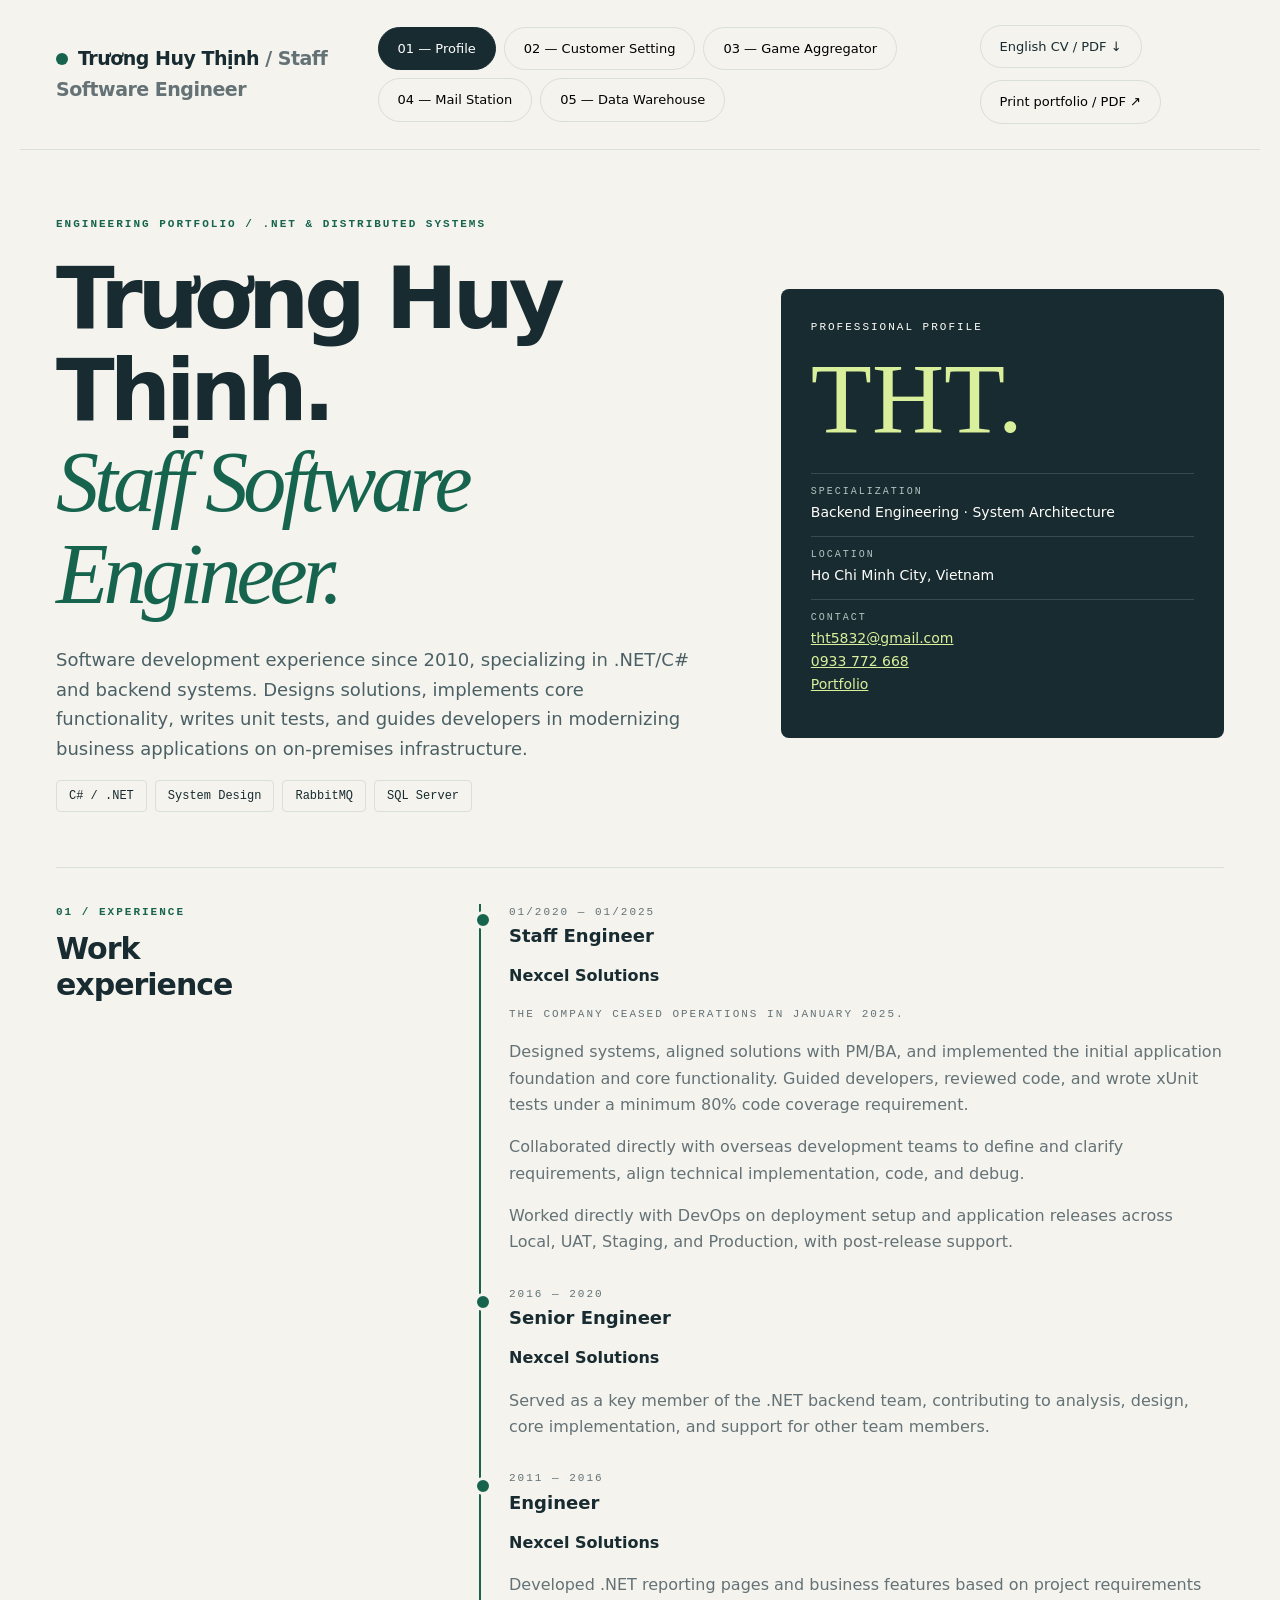
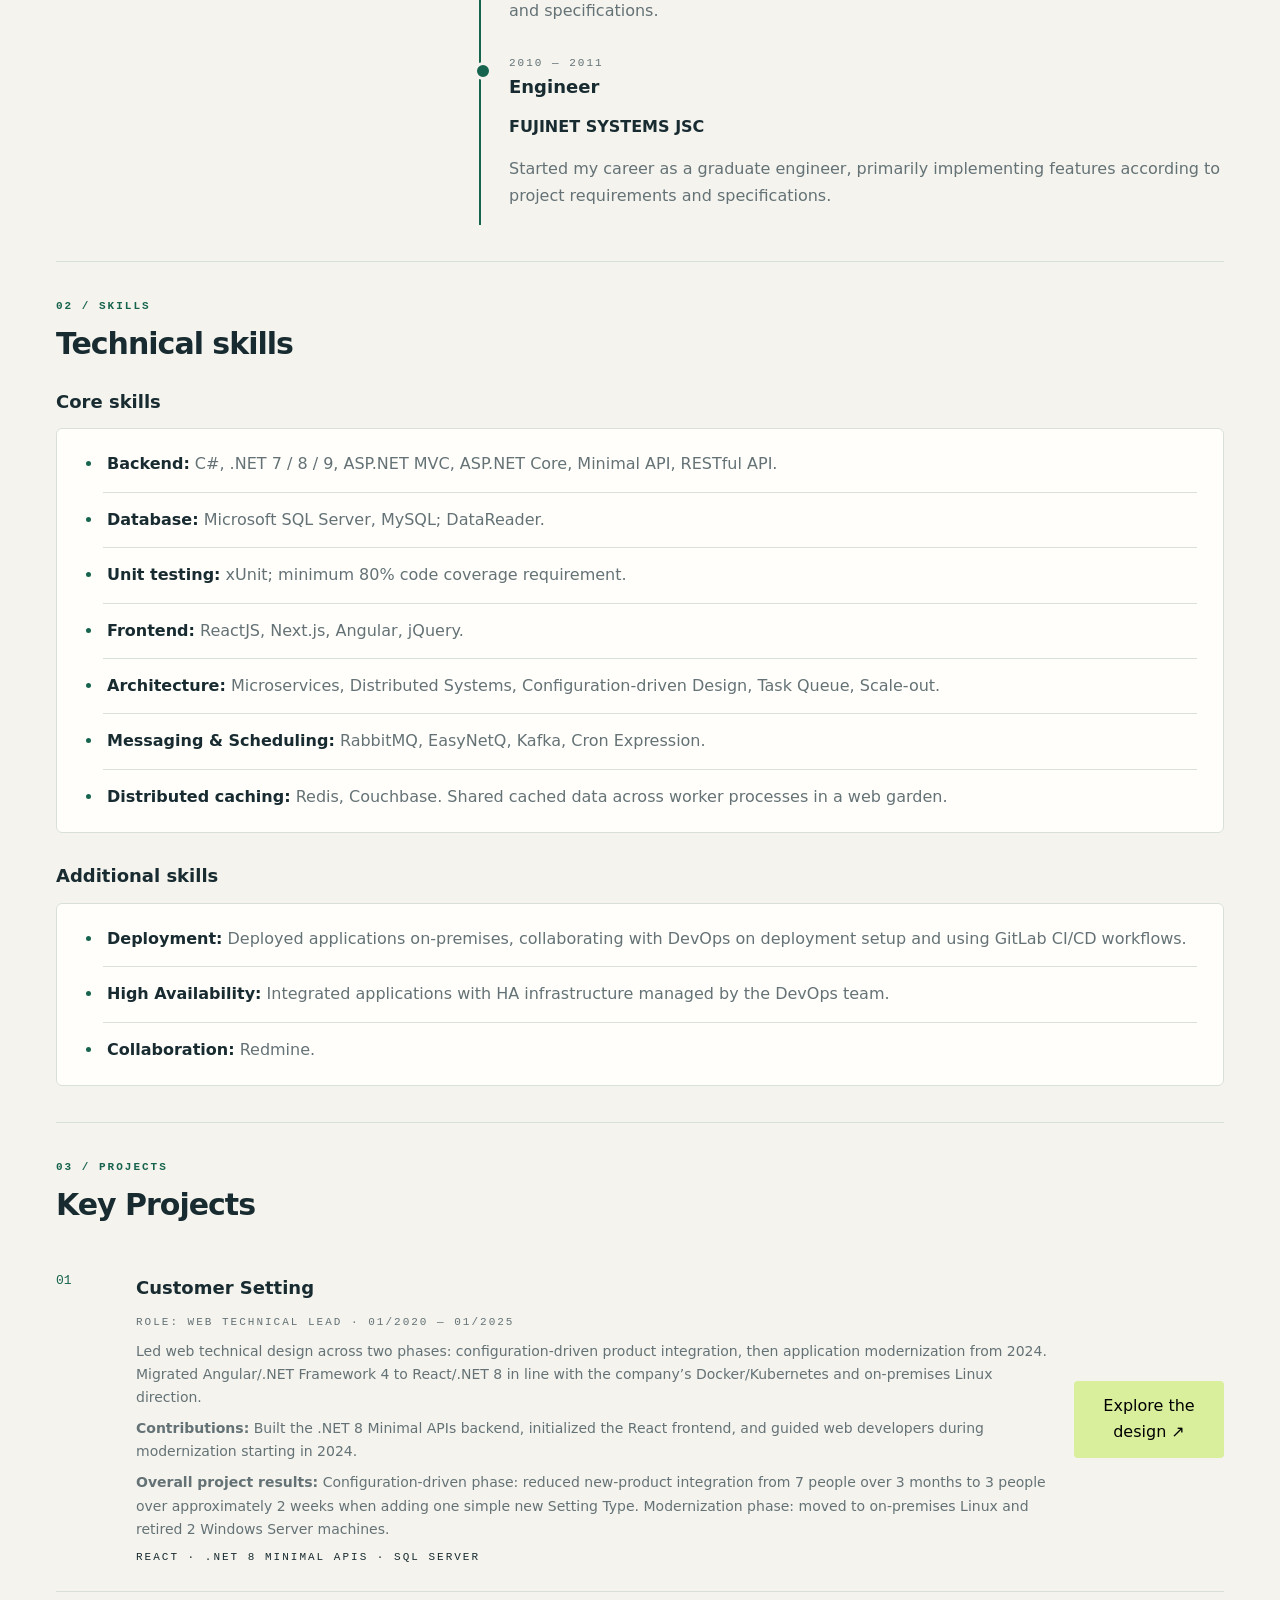
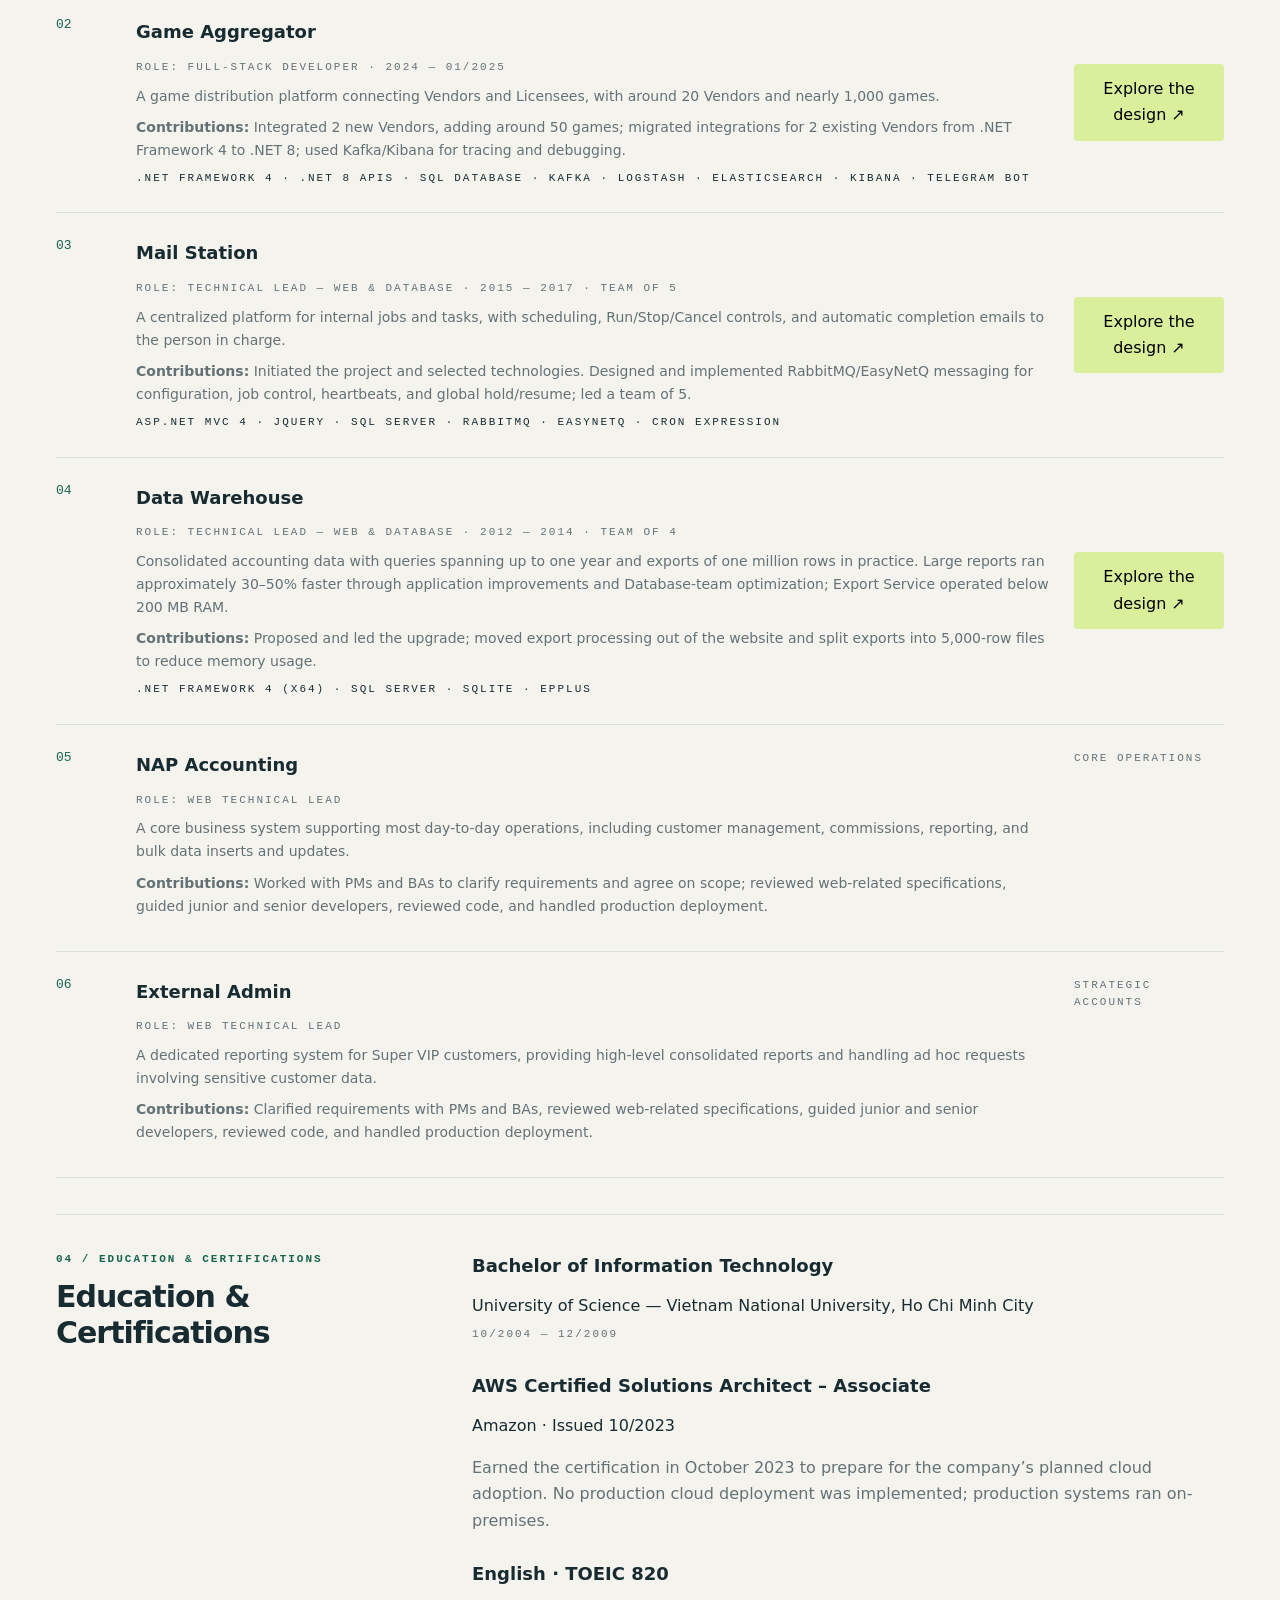
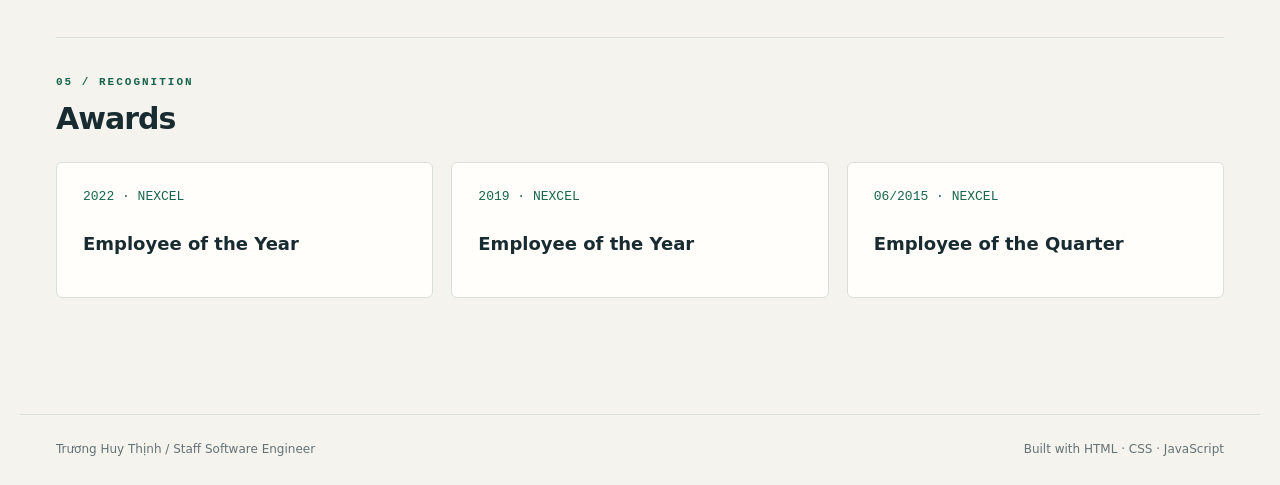
==== commit f4b11bba: "Clarify personal vendor integration outcomes and platform scope" ====
--- a/portfolio-v2/index.html
+++ b/portfolio-v2/index.html
@@ -32,7 +32,7 @@
 <p>Led web technical design across two phases: configuration-driven product integration, then application modernization from 2024. Migrated Angular/.NET Framework 4 to React/.NET 8 in line with the company’s Docker/Kubernetes and on-premises Linux direction.</p><p><b>Contributions:</b> Built the .NET 8 Minimal APIs backend, initialized the React frontend, and guided web developers during modernization starting in 2024.</p>
 <p><b>Overall project results:</b> <span>Configuration-driven phase: reduced new-product integration from 7 people over 3 months to 3 people over approximately 2 weeks when adding one simple new Setting Type. Modernization phase: moved to on-premises Linux and retired 2 Windows Server machines.</span></p>
 <div class="small">React · .NET 8 Minimal APIs · SQL Server</div>
-</div><button data-open-case="customer-setting-case">Explore the design ↗</button></article><article class="project"><span class="num">02</span><div><h3>Game Aggregator</h3><div class="small muted">Role: Full-stack Developer · 2024 — 01/2025</div><p>A game distribution platform connecting Vendors and Licensees, with around 20 Vendors and nearly 1,000 games.</p><p><b>Contributions:</b> Full-stack: implemented Vendor game integrations and event ingestion; migrated Game Aggregator functionality from .NET Framework 4 to .NET 8; used Kafka/Kibana for tracing and debugging.</p><div class="small">.NET Framework 4 · .NET 8 APIs · SQL Database · Kafka · Logstash · Elasticsearch · Kibana · Telegram Bot</div></div><button data-open-case="game-aggregator">Explore the design ↗</button></article><article class="project"><span class="num">03</span><div><h3>Mail Station</h3><div class="small muted">Role: Technical Lead — Web &amp; Database · 2015 — 2017 · Team of 5</div><p>A centralized platform for internal jobs and tasks, with scheduling, Run/Stop/Cancel controls, and automatic completion emails to the person in charge.</p><p><b>Contributions:</b> Initiated the project and selected technologies. Designed and implemented RabbitMQ/EasyNetQ messaging for configuration, job control, heartbeats, and global hold/resume; led a team of 5.</p><div class="small">ASP.NET MVC 4 · jQuery · SQL Server · RabbitMQ · EasyNetQ · Cron Expression</div></div><button data-open-case="mailstation">Explore the design ↗</button></article><article class="project"><span class="num">04</span><div><h3>Data Warehouse</h3><div class="small muted">Role: Technical Lead — Web &amp; Database · 2012 — 2014 · Team of 4</div><p>Consolidated accounting data with queries spanning up to one year and exports of one million rows in practice. Large reports ran approximately 30–50% faster through application improvements and Database-team optimization; Export Service operated below 200 MB RAM.</p><p><b>Contributions:</b> Proposed and led the upgrade; moved export processing out of the website and split exports into 5,000-row files to reduce memory usage.</p><div class="small">.NET Framework 4 (x64) · SQL Server · SQLite · EPPlus</div></div><button data-open-case="warehouse">Explore the design ↗</button></article><article class="project"><span class="num">05</span><div><h3>NAP Accounting</h3><div class='small muted'>Role: Web Technical Lead</div>
+</div><button data-open-case="customer-setting-case">Explore the design ↗</button></article><article class="project"><span class="num">02</span><div><h3>Game Aggregator</h3><div class="small muted">Role: Full-stack Developer · 2024 — 01/2025</div><p>A game distribution platform connecting Vendors and Licensees, with around 20 Vendors and nearly 1,000 games.</p><p><b>Contributions:</b> Integrated 2 new Vendors, adding around 50 games; migrated integrations for 2 existing Vendors from .NET Framework 4 to .NET 8; used Kafka/Kibana for tracing and debugging.</p><div class="small">.NET Framework 4 · .NET 8 APIs · SQL Database · Kafka · Logstash · Elasticsearch · Kibana · Telegram Bot</div></div><button data-open-case="game-aggregator">Explore the design ↗</button></article><article class="project"><span class="num">03</span><div><h3>Mail Station</h3><div class="small muted">Role: Technical Lead — Web &amp; Database · 2015 — 2017 · Team of 5</div><p>A centralized platform for internal jobs and tasks, with scheduling, Run/Stop/Cancel controls, and automatic completion emails to the person in charge.</p><p><b>Contributions:</b> Initiated the project and selected technologies. Designed and implemented RabbitMQ/EasyNetQ messaging for configuration, job control, heartbeats, and global hold/resume; led a team of 5.</p><div class="small">ASP.NET MVC 4 · jQuery · SQL Server · RabbitMQ · EasyNetQ · Cron Expression</div></div><button data-open-case="mailstation">Explore the design ↗</button></article><article class="project"><span class="num">04</span><div><h3>Data Warehouse</h3><div class="small muted">Role: Technical Lead — Web &amp; Database · 2012 — 2014 · Team of 4</div><p>Consolidated accounting data with queries spanning up to one year and exports of one million rows in practice. Large reports ran approximately 30–50% faster through application improvements and Database-team optimization; Export Service operated below 200 MB RAM.</p><p><b>Contributions:</b> Proposed and led the upgrade; moved export processing out of the website and split exports into 5,000-row files to reduce memory usage.</p><div class="small">.NET Framework 4 (x64) · SQL Server · SQLite · EPPlus</div></div><button data-open-case="warehouse">Explore the design ↗</button></article><article class="project"><span class="num">05</span><div><h3>NAP Accounting</h3><div class='small muted'>Role: Web Technical Lead</div>
 <p>A core business system supporting most day-to-day operations, including customer management, commissions, reporting, and bulk data inserts and updates.</p>
 <p><b>Contributions:</b> Worked with PMs and BAs to clarify requirements and agree on scope; reviewed web-related specifications, guided junior and senior developers, reviewed code, and handled production deployment.</p>
 </div><span class="small muted">Core Operations</span></article>
@@ -53,12 +53,12 @@
 <section class="section" data-case-section="5"><div class="eyebrow">05 / New system</div><h2>A shared application configured per product</h2><p>After modernization, Customer Setting ran on on-premises Linux in line with the company’s Docker/Kubernetes direction; 2 legacy Windows Server machines were retired. The diagram below shows logical application components, not Kubernetes topology.</p><p>Each product and Setting Type has its own ID. Commission, Position Taking, and Max per Games are examples of Setting Types; a product combines multiple types according to its business needs.</p><div class="diagram cs-diagram"><svg viewBox="0 0 1080 560" role="img" aria-labelledby="cs-new-component" font-family="system-ui"><title id="cs-new-component">Customer Setting — configuration-driven components</title><defs><marker id="cs-new-component-arrow" markerWidth="9" markerHeight="9" refX="8" refY="4" orient="auto"><path d="M1 1L8 4L1 7" fill="none" stroke="#17644e" stroke-width="1.5"/></marker></defs><rect x="330" y="20" width="420" height="85" rx="7" fill="#e3efcc" stroke="#aebeb5"/><text x="348" y="50" font-size="17" fill="#182b30">«component» React JS</text><text x="348" y="79" font-size="13" fill="#182b30">Customer Setting frontend</text><path d="M540 105L540 140" fill="none" stroke="#17644e" stroke-width="1.6" marker-end="url(#cs-new-component-arrow)"/><rect x="225" y="140" width="630" height="90" rx="7" fill="#e3efcc" stroke="#aebeb5"/><text x="243" y="170" font-size="17" fill="#182b30">«component» .NET 8 LTS · Minimal APIs</text><text x="243" y="199" font-size="13" fill="#182b30">Shared backend · Product ID + Setting Type ID</text><path d="M380 230L230 280" fill="none" stroke="#17644e" stroke-width="1.6" marker-end="url(#cs-new-component-arrow)"/><path d="M700 230L820 280" fill="none" stroke="#17644e" stroke-width="1.6" marker-end="url(#cs-new-component-arrow)"/><rect x="20" y="280" width="420" height="120" rx="7" fill="#f4f3ee" stroke="#aebeb5"/><text x="38" y="310" font-size="17" fill="#182b30">«logical component» Setting Types</text><text x="38" y="339" font-size="13" fill="#182b30">Commission · Position Taking · Max per Games</text><text x="38" y="364" font-size="13" fill="#182b30">Reusable implementations by Setting Type ID</text><rect x="580" y="280" width="480" height="120" rx="7" fill="#e3efcc" stroke="#aebeb5"/><text x="598" y="310" font-size="17" fill="#182b30">«configuration» Product → Setting Types</text><text x="598" y="339" font-size="13" fill="#182b30">Product ID: 20</text><text x="598" y="364" font-size="13" fill="#182b30">Setting Type IDs: [1, 3, 9, 12]</text><path d="M230 400L400 445" fill="none" stroke="#17644e" stroke-width="1.6" marker-end="url(#cs-new-component-arrow)"/><path d="M820 400L680 445" fill="none" stroke="#17644e" stroke-width="1.6" marker-end="url(#cs-new-component-arrow)"/><rect x="225" y="445" width="630" height="80" rx="7" fill="#f4f3ee" stroke="#aebeb5"/><text x="243" y="475" font-size="17" fill="#182b30">«database» Microsoft SQL Server</text><text x="243" y="504" font-size="13" fill="#182b30">Customer Setting data and configuration</text></svg></div><p class="legend">This logical component diagram shows responsibilities and configuration relationships, not deployment topology or a physical schema. IDs 1, 3, 9, and 12 are illustrative and are not mapped to specific type names.</p><h3>New integration flow</h3><p>With the legacy approach, even cloning a similar product required retesting all copied code. With the new approach, when all required Setting Types are already supported, onboarding only adds product mapping configuration; it requires no code changes or full retesting of the shared code as a separate cloned branch.</p><div class="diagram cs-diagram"><svg viewBox="0 0 1080 525" role="img" aria-labelledby="cs-new-sequence" font-family="system-ui"><title id="cs-new-sequence">Configuration-driven product onboarding sequence</title><defs><marker id="cs-new-sequence-arrow" markerWidth="9" markerHeight="9" refX="8" refY="4" orient="auto"><path d="M1 1L8 4L1 7" fill="none" stroke="#17644e" stroke-width="1.5"/></marker></defs><rect x="15" y="15" width="210" height="55" rx="7" fill="#e3efcc" stroke="#aebeb5"/><text x="33" y="45" font-size="17" fill="#182b30">Developer</text><path d="M120 70V510" stroke="#aebeb5" stroke-dasharray="5 6"/><rect x="435" y="15" width="210" height="55" rx="7" fill="#f4f3ee" stroke="#aebeb5"/><text x="453" y="45" font-size="17" fill="#182b30">Setting Types</text><path d="M540 70V510" stroke="#aebeb5" stroke-dasharray="5 6"/><rect x="855" y="15" width="210" height="55" rx="7" fill="#f4f3ee" stroke="#aebeb5"/><text x="873" y="45" font-size="17" fill="#182b30">Product Config</text><path d="M960 70V510" stroke="#aebeb5" stroke-dasharray="5 6"/><path d="M120 120L540 120" fill="none" stroke="#17644e" stroke-width="1.6" marker-end="url(#cs-new-sequence-arrow)"/><text x="330" y="108" text-anchor="middle" font-size="13" fill="#17644e">1. Identify required Setting Types</text><path d="M540 196L120 196" fill="none" stroke="#17644e" stroke-width="1.6" marker-end="url(#cs-new-sequence-arrow)"/><text x="330" y="184" text-anchor="middle" font-size="13" fill="#17644e">2. Check existing types</text><path d="M120 272L540 272" fill="none" stroke="#17644e" stroke-width="1.6" marker-end="url(#cs-new-sequence-arrow)"/><text x="330" y="260" text-anchor="middle" font-size="13" fill="#17644e">3. If missing: assign an ID and implement a new type</text><path d="M120 348L960 348" fill="none" stroke="#17644e" stroke-width="1.6" marker-end="url(#cs-new-sequence-arrow)"/><text x="540" y="336" text-anchor="middle" font-size="13" fill="#17644e">4. Add Product 20 → [1, 3, 9, 12]</text><path d="M960 424L540 424" fill="none" stroke="#17644e" stroke-width="1.6" marker-end="url(#cs-new-sequence-arrow)"/><text x="750" y="412" text-anchor="middle" font-size="13" fill="#17644e">5. Reuse implementations of existing types</text></svg></div><p class="legend">This is the development team’s product-onboarding flow, not an API runtime trace. If all required Setting Types already exist, the new-type implementation step is skipped.</p><div class="grid3" style="margin-top:22px"><article class="card"><h3>Product ID</h3><p>Identifies the product independently of the combination of Setting Types it uses.</p></article><article class="card"><h3>Setting Type ID</h3><p>Identifies a type of behavior reusable across products. A new type needs to be created and implemented once.</p></article><article class="card"><h3>Mapping configuration</h3><p>For example, Product 20 uses [1, 3, 9, 12]. For supported types, onboarding adds configuration instead of cloning every layer.</p></article></div></section>
 <section class="section" data-case-section="6"><div class="eyebrow">06 / Outcome</div><h2>Outcomes by phase</h2><p class="legend">The configuration-driven phase reduced product integration effort; modernization from 2024 moved the system to on-premises Linux.</p><h3>Phase 1: reduced product integration effort</h3><p><b>Overall project results:</b> Web Development, Database, QC, and PM/BA are separate teams. Personal responsibility focused on web technical design and implementation; the results below reflect the combined project effort.</p><div class="grid3"><article class="card"><span class="num">Before modernization</span><h3>3 dev · 2 QC · 2 Database Developer</h3><p>3 months · full-time / new product</p></article><article class="card"><span class="num">One simple new Setting Type</span><h3>1 dev · 1 QC · 1 Database Developer</h3><p>Approximately 2 weeks / new product</p></article><article class="card"><span class="num">All Setting Types reused</span><h3>1 QC engineer · Developer supports deployment</h3><p>Approximately 1 week / new product</p><p>Only mapping configuration and light testing are needed; no new Setting Type implementation is required.</p></article></div><p>Reported overall integration scope: around 20 new products.</p><p class="lead">Products sharing supported business behavior were integrated through configuration. New code was reserved for unsupported Setting Types or product-specific behavior, rather than copying an entire existing product.</p><article class="card" style="margin-top:22px"><h3>Phase 2: retired 2 Windows Server machines</h3><p>The system moved to on-premises Linux and retired 2 legacy Windows Server machines, reducing the Windows infrastructure maintained for the project.</p></article></section>
 </section>
-<section id="game-aggregator" role="tabpanel" aria-labelledby="tab-game-aggregator" hidden><div class="title-row"><div><div class="eyebrow">Architecture case study / 02</div><h1 class="case-title">Game Aggregator<span style="color:var(--green)">.</span></h1><p class="lead">One game integration platform. Multiple Vendors and Licensees.</p><p class="small muted">Role: Full-stack Developer · 2024 — 01/2025</p></div><div class="pills"><span class="pill">.NET Framework 4</span><span class="pill">.NET 8 APIs</span><span class="pill">SQL Database</span><span class="pill">Kafka</span><span class="pill">Logstash / Elasticsearch / Kibana</span><span class="pill">Telegram Bot</span></div></div><section class="section" data-case-section="1"><div class="eyebrow">01 / Context &amp; current challenges</div><h2>Centralize game content from multiple providers</h2><p class="lead">The company licensed games from Vendors, combined them with internally developed games, and supplied them to Licensees/Partners. The catalog covered strategy, board games, card games, shooting, and other genres.</p><p>Each Licensee selected its own game offering based on strategy, performance, and campaigns rather than enabling the whole catalog. Integrating multiple Vendors and internal services made request tracing, result reconciliation, and billing verification important.</p></section>
+<section id="game-aggregator" role="tabpanel" aria-labelledby="tab-game-aggregator" hidden><div class="title-row"><div><div class="eyebrow">Architecture case study / 02</div><h1 class="case-title">Game Aggregator<span style="color:var(--green)">.</span></h1><p class="lead">One game integration platform. Multiple Vendors and Licensees.</p><p class="small muted">Role: Full-stack Developer · 2024 — 01/2025</p></div><div class="pills"><span class="pill">.NET Framework 4</span><span class="pill">.NET 8 APIs</span><span class="pill">SQL Database</span><span class="pill">Kafka</span><span class="pill">Logstash / Elasticsearch / Kibana</span><span class="pill">Telegram Bot</span></div></div><section class="section" data-case-section="1"><div class="eyebrow">01 / Context &amp; current challenges</div><h2>Centralize game content from multiple providers</h2><p class="lead">The company licensed games from Vendors, combined them with internally developed games, and supplied them to Licensees/Partners. The overall platform covered around 20 Vendors and nearly 1,000 games across strategy, board games, card games, shooting, and other genres.</p><p>Each Licensee selected its own game offering based on strategy, performance, and campaigns rather than enabling the whole catalog. Integrating multiple Vendors and internal services made request tracing, result reconciliation, and billing verification important.</p></section>
 <section class="section" data-case-section="2"><div class="eyebrow">02 / Legacy system</div><h2>An existing platform with legacy integrations</h2><p>Game Aggregator was already operating when I joined and had been developed using .NET Framework 4. This legacy platform needed migration to .NET 8. Vendor games used their own technologies, such as Cocos, Unity, and other languages/engines. Game Aggregator integrated with Vendors and received game events; the Vendor game code was outside that migration scope.</p><p>My work focused on integrations, game-event ingestion, and modernization within the existing Game Aggregator architecture. I did not directly develop Game Portals or Vendor game source code.</p></section>
-<section class="section" data-case-section="3"><div class="eyebrow">03 / Improvement approach</div><h2>Extend integrations and modernize Game Aggregator</h2><div class="grid3"><article class="card"><h3>Integration &amp; migration</h3><p>Developed .NET 8 APIs to integrate additional Vendor games and receive game events; migrated legacy Game Aggregator functionality from .NET Framework 4 to .NET 8 according to project requirements.</p></article><article class="card"><h3>Cross-service tracing</h3><p>Services published trace events to Kafka. Logstash consumed them directly through its Kafka input, processed the logs, and sent them to Elasticsearch for storage and indexing. Kibana queried Elasticsearch to inspect requests, services, and parameters during debugging.</p></article><article class="card"><h3>Vendor-specific reconciliation</h3><p>Scheduled jobs compared Vendor, Game Aggregator, and Licensee data using Vendor-specific schedules. Mismatches triggered alerts to the relevant Telegram rooms for manual investigation.</p></article></div></section>
-<section class="section" data-case-section="4"><div class="eyebrow">04 / Individual contribution</div><h2>Full-stack development within the existing system</h2><p>As a full-stack developer, implemented additional Vendor game integrations and event ingestion, and migrated Game Aggregator functionality from .NET Framework 4 to .NET 8. Used the existing tracing pipeline: services published to Kafka, Logstash consumed and sent logs to Elasticsearch, and Kibana supported investigation during implementation and debugging.</p><p>The architecture and tracing/reconciliation mechanisms were existing platform capabilities; my individual contribution focused on assigned integrations and changes.</p></section>
+<section class="section" data-case-section="3"><div class="eyebrow">03 / Improvement approach</div><h2>Extend integrations and modernize Game Aggregator</h2><div class="grid3"><article class="card"><h3>Integration &amp; migration</h3><p>Developed .NET 8 APIs to integrate 2 new Vendors and receive game events; migrated integrations for 2 existing Vendors from .NET Framework 4 to .NET 8.</p></article><article class="card"><h3>Cross-service tracing</h3><p>Services published trace events to Kafka. Logstash consumed them directly through its Kafka input, processed the logs, and sent them to Elasticsearch for storage and indexing. Kibana queried Elasticsearch to inspect requests, services, and parameters during debugging.</p></article><article class="card"><h3>Vendor-specific reconciliation</h3><p>Scheduled jobs compared Vendor, Game Aggregator, and Licensee data using Vendor-specific schedules. Mismatches triggered alerts to the relevant Telegram rooms for manual investigation.</p></article></div></section>
+<section class="section" data-case-section="4"><div class="eyebrow">04 / Individual contribution</div><h2>Full-stack development within the existing system</h2><p>As a full-stack developer, integrated 2 new Vendors with around 50 games and implemented event ingestion. Migrated the integrations for 2 existing Vendors from .NET Framework 4 to .NET 8. Used the existing tracing pipeline: services published to Kafka, Logstash consumed and sent logs to Elasticsearch, and Kibana supported investigation during implementation and debugging.</p><p>The architecture and tracing/reconciliation mechanisms were existing platform capabilities; my individual contribution focused on assigned integrations and changes.</p></section>
 <section class="section" data-case-section="5"><div class="eyebrow">05 / New system</div><h2>From Licensee Game Portal to Vendor and result reconciliation</h2><div class="diagram ga-diagram"><svg viewBox="0 0 1100 420" role="img" aria-labelledby="ga-overview-title" font-family="Arial, sans-serif"><title id="ga-overview-title">Game Aggregator — system overview</title><defs><marker id="ga-overview-arrow" markerWidth="9" markerHeight="9" refX="8" refY="4" orient="auto-start-reverse"><path d="M1 1L8 4L1 7" fill="none" stroke="#17644e" stroke-width="1.5"/></marker></defs><rect x="20" y="55" width="220" height="86" rx="7" fill="#f4f3ee" stroke="#aebeb5"/><text x="130.0" y="89" text-anchor="middle" font-size="17" font-weight="600" fill="#182b30">Player</text><text x="130.0" y="116" text-anchor="middle" font-size="13" fill="#52666a">Browser / app</text><rect x="300" y="55" width="220" height="86" rx="7" fill="#f4f3ee" stroke="#aebeb5"/><text x="410" y="89" text-anchor="middle" font-size="16" font-weight="600" fill="#182b30">Licensee Game Portal</text><text x="410" y="116" text-anchor="middle" font-size="11" fill="#52666a">Company-provided or Licensee-built</text><rect x="590" y="55" width="230" height="86" rx="7" fill="#e3efcc" stroke="#aebeb5"/><text x="705.0" y="89" text-anchor="middle" font-size="17" font-weight="600" fill="#182b30">Game Aggregator</text><text x="705.0" y="116" text-anchor="middle" font-size="13" fill="#52666a">Internal services</text><rect x="880" y="55" width="200" height="86" rx="7" fill="#f4f3ee" stroke="#aebeb5"/><text x="980.0" y="89" text-anchor="middle" font-size="17" font-weight="600" fill="#182b30">Game Vendors</text><text x="980.0" y="116" text-anchor="middle" font-size="13" fill="#52666a">Game logic &amp; results</text><path d="M240 98H300" fill="none" stroke="#17644e" stroke-width="1.6"/><path d="M293 101L300 98L293 95" fill="none" stroke="#17644e" stroke-width="1.6"/><path d="M247 95L240 98L247 101" fill="none" stroke="#17644e" stroke-width="1.6"/><path d="M520 98H590" fill="none" stroke="#17644e" stroke-width="1.6"/><path d="M583 101L590 98L583 95" fill="none" stroke="#17644e" stroke-width="1.6"/><path d="M527 95L520 98L527 101" fill="none" stroke="#17644e" stroke-width="1.6"/><path d="M820 98H880" fill="none" stroke="#17644e" stroke-width="1.6"/><path d="M873 101L880 98L873 95" fill="none" stroke="#17644e" stroke-width="1.6"/><path d="M827 95L820 98L827 101" fill="none" stroke="#17644e" stroke-width="1.6"/><rect x="590" y="280" width="230" height="86" rx="7" fill="#f4f3ee" stroke="#aebeb5"/><text x="705.0" y="314" text-anchor="middle" font-size="17" font-weight="600" fill="#182b30">SQL Database</text><text x="705.0" y="341" text-anchor="middle" font-size="13" fill="#52666a">Game result records</text><path d="M705 141V280" fill="none" stroke="#17644e" stroke-width="1.6"/><path d="M702 273L705 280L708 273" fill="none" stroke="#17644e" stroke-width="1.6"/><rect x="20" y="280" width="420" height="86" rx="7" fill="#f4f3ee" stroke="#aebeb5"/><text x="230.0" y="314" text-anchor="middle" font-size="17" font-weight="600" fill="#182b30">Tracing &amp; reconciliation</text><text x="230.0" y="341" text-anchor="middle" font-size="13" fill="#52666a">Kafka / Elastic Stack / Telegram</text><path d="M590 120H555V323H440" fill="none" stroke="#17644e" stroke-width="1.6"/><path d="M447 320L440 323L447 326" fill="none" stroke="#17644e" stroke-width="1.6"/><text x="290" y="185" text-anchor="middle" font-size="14" font-weight="600" fill="#17644e">Game Events</text><text x="290" y="207" text-anchor="middle" font-size="13" fill="#17644e">(Launch, Win/Lose/Draw,</text><text x="290" y="229" text-anchor="middle" font-size="13" fill="#17644e">Cancel/Void, Bonus, Reward,</text><text x="290" y="251" text-anchor="middle" font-size="13" fill="#17644e">Buy Tickets, Buy In-Game Items, …)</text><path d="M130 55V12H980V55M127 48L130 55L133 48M977 48L980 55L983 48" fill="none" stroke="#bd603c" stroke-width="1.5" stroke-dasharray="6 4"/><text x="720" y="33" text-anchor="middle" font-size="13" fill="#bd603c">Direct gameplay after Launch</text></svg></div><p class="legend">Licensees could use the company-provided default Game Portal for a fee or build their own. Both options connected to Game Aggregator; the diagram shows logical roles and connections rather than deployment topology. The dashed path shows direct Player interaction with the Vendor game after Launch; Game Aggregator receives event results sent by the Vendor.</p><h3>1. Game launch through the Licensee Portal</h3><div class="diagram ga-diagram"><svg viewBox="0 0 1100 530" role="img" aria-labelledby="ga-launch-title" font-family="Arial, sans-serif"><title id="ga-launch-title">Game launch through the Licensee Portal</title><rect x="20" y="15" width="200" height="52" rx="6" fill="#f4f3ee" stroke="#aebeb5"/><text x="120" y="47" text-anchor="middle" font-size="15" font-weight="600" fill="#182b30">Player</text><path d="M120 67V515" stroke="#b8c5bc" stroke-dasharray="5 6"/><rect x="300" y="15" width="200" height="52" rx="6" fill="#f4f3ee" stroke="#aebeb5"/><text x="400" y="36" text-anchor="middle" font-size="15" font-weight="600" fill="#182b30">Licensee Game Portal</text><text x="400" y="55" text-anchor="middle" font-size="10.5" fill="#52666a">Company-provided or Licensee-built</text><path d="M400 67V515" stroke="#b8c5bc" stroke-dasharray="5 6"/><rect x="600" y="15" width="200" height="52" rx="6" fill="#e3efcc" stroke="#aebeb5"/><text x="700" y="47" text-anchor="middle" font-size="15" font-weight="600" fill="#182b30">Game Aggregator</text><path d="M700 67V515" stroke="#b8c5bc" stroke-dasharray="5 6"/><rect x="890" y="15" width="200" height="52" rx="6" fill="#f4f3ee" stroke="#aebeb5"/><text x="990" y="47" text-anchor="middle" font-size="15" font-weight="600" fill="#182b30">Vendor Game</text><path d="M990 67V515" stroke="#b8c5bc" stroke-dasharray="5 6"/><path d="M120 120H400M393 117L400 120L393 123" fill="none" stroke="#17644e" stroke-width="1.5"/><text x="260.0" y="108" text-anchor="middle" font-size="13" fill="#17644e">1. Register / log in</text><rect x="325.0" y="174" width="450" height="42" rx="5" fill="#fffefa" stroke="#aebeb5"/><text x="550.0" y="199" text-anchor="middle" font-size="13" fill="#17644e">2. playerId associated with Licensee</text><path d="M400 286H700M693 283L700 286L693 289" fill="none" stroke="#17644e" stroke-width="1.5"/><text x="550.0" y="274" text-anchor="middle" font-size="13" fill="#17644e">3. Send Launch request</text><path d="M700 369H990M983 366L990 369L983 372" fill="none" stroke="#17644e" stroke-width="1.5"/><text x="845.0" y="357" text-anchor="middle" font-size="13" fill="#17644e">4. Forward Launch request to Vendor</text><rect x="470.0" y="423" width="450" height="42" rx="5" fill="#fffefa" stroke="#aebeb5"/><text x="695.0" y="448" text-anchor="middle" font-size="13" fill="#17644e">5. Game launched: proceed to gameplay</text></svg></div><p>Launch is also a Game Event. During startup, players register/log in through the Licensee Game Portal; playerId is associated with the Licensee for reporting and billing. The Launch request travels from the Portal through Game Aggregator to the Vendor to open the game.</p><h3>2. Vendor gameplay &amp; Game Event recording</h3><div class="diagram ga-diagram"><svg viewBox="0 0 1100 703" role="img" aria-labelledby="ga-gameplay-title" font-family="Arial, sans-serif"><title id="ga-gameplay-title">Direct Vendor gameplay and event-result recording</title><rect x="20" y="15" width="200" height="52" rx="6" fill="#f4f3ee" stroke="#aebeb5"/><text x="120" y="47" text-anchor="middle" font-size="15" font-weight="600" fill="#182b30">Player</text><path d="M120 67V598" stroke="#b8c5bc" stroke-dasharray="5 6"/><rect x="300" y="15" width="200" height="52" rx="6" fill="#f4f3ee" stroke="#aebeb5"/><text x="400" y="47" text-anchor="middle" font-size="15" font-weight="600" fill="#182b30">Vendor Game</text><path d="M400 67V598" stroke="#b8c5bc" stroke-dasharray="5 6"/><rect x="600" y="15" width="200" height="52" rx="6" fill="#e3efcc" stroke="#aebeb5"/><text x="700" y="47" text-anchor="middle" font-size="15" font-weight="600" fill="#182b30">Game Aggregator</text><path d="M700 67V598" stroke="#b8c5bc" stroke-dasharray="5 6"/><rect x="890" y="15" width="200" height="52" rx="6" fill="#f4f3ee" stroke="#aebeb5"/><text x="990" y="36" text-anchor="middle" font-size="15" font-weight="600" fill="#182b30">Licensee Game Portal</text><text x="990" y="55" text-anchor="middle" font-size="10.5" fill="#52666a">Company-provided or Licensee-built</text><path d="M990 67V598" stroke="#b8c5bc" stroke-dasharray="5 6"/><path d="M120 120H400M393 117L400 120L393 123M127 117L120 120L127 123" fill="none" stroke="#17644e" stroke-width="1.5"/><text x="260.0" y="108" text-anchor="middle" font-size="13" fill="#17644e">1. Interact directly with Vendor game</text><path d="M400 203h60v25h-60M407 225L400 228L407 231" fill="none" stroke="#17644e" stroke-width="1.5"/><text x="412" y="191" text-anchor="start" font-size="13" fill="#17644e">2. Vendor processes game event</text><path d="M400 286H700M693 283L700 286L693 289" fill="none" stroke="#17644e" stroke-width="1.5"/><text x="550.0" y="274" text-anchor="middle" font-size="13" fill="#17644e">3. Send processed Game Event results</text><path d="M700 369h60v25h-60M707 391L700 394L707 397" fill="none" stroke="#17644e" stroke-width="1.5"/><text x="712" y="357" text-anchor="start" font-size="13" fill="#17644e">4. Record event in SQL DB</text><path d="M700 452H990M983 449L990 452L983 455" fill="none" stroke="#17644e" stroke-width="1.5"/><text x="845.0" y="440" text-anchor="middle" font-size="13" fill="#17644e">5. Forward results to Licensee</text><path d="M990 535h60v25h-60M997 557L990 560L997 563" fill="none" stroke="#17644e" stroke-width="1.5"/><text x="978" y="523" text-anchor="end" font-size="13" fill="#17644e">6. Licensee records results</text><rect x="20" y="613" width="1060" height="70" rx="6" fill="#f4f3ee" stroke="#aebeb5"/><text x="550" y="638" text-anchor="middle" font-size="14" font-weight="600" fill="#17644e">Game Events</text><text x="550" y="663" text-anchor="middle" font-size="13" fill="#17644e">Launch, Win/Lose/Draw, Cancel/Void, Bonus, Reward, Buy Tickets, Buy In-Game Items, …</text></svg></div><p>Once the game has launched, the Player interacts directly with the Vendor-provided game rather than routing each gameplay action through the Portal and Game Aggregator. The Vendor processes game events and sends the results to Game Aggregator. Aggregator records them in SQL DB and forwards the results to the Licensee for recording and report/billing reconciliation.</p><p class="legend">The diagram shows the business association between playerId and Licensee without assigning account creation or credential ownership to a specific service. Arrows represent logical exchanges, not an unconfirmed protocol or message type.</p><h3>Request tracing &amp; mismatch alerts</h3><div class="diagram ga-diagram"><svg viewBox="0 0 1100 410" role="img" aria-labelledby="ga-tracing-title" font-family="Arial, sans-serif"><title id="ga-tracing-title">Request tracing and reconciliation alerts</title><text x="220" y="30" text-anchor="middle" font-size="12" fill="#17644e">Produce</text><text x="420" y="30" text-anchor="middle" font-size="12" fill="#17644e">Consume</text><rect x="20" y="40" width="180" height="86" rx="7" fill="#e3efcc" stroke="#aebeb5"/><text x="110" y="74" text-anchor="middle" font-size="14" font-weight="600" fill="#182b30">Game Aggregator Services</text><text x="110" y="101" text-anchor="middle" font-size="11" fill="#52666a">Kafka producers · Request tracing</text><rect x="240" y="40" width="160" height="86" rx="7" fill="#f4f3ee" stroke="#aebeb5"/><text x="320.0" y="74" text-anchor="middle" font-size="16" font-weight="600" fill="#182b30">Kafka</text><text x="320.0" y="101" text-anchor="middle" font-size="12" fill="#52666a">Event stream</text><rect x="440" y="40" width="180" height="86" rx="7" fill="#f4f3ee" stroke="#aebeb5"/><text x="530.0" y="74" text-anchor="middle" font-size="16" font-weight="600" fill="#182b30">Logstash</text><text x="530" y="101" text-anchor="middle" font-size="12" fill="#52666a">Kafka consumer</text><rect x="660" y="40" width="190" height="86" rx="7" fill="#f4f3ee" stroke="#aebeb5"/><text x="755.0" y="74" text-anchor="middle" font-size="16" font-weight="600" fill="#182b30">Elasticsearch</text><text x="755.0" y="101" text-anchor="middle" font-size="12" fill="#52666a">Store &amp; index logs</text><rect x="900" y="40" width="180" height="86" rx="7" fill="#f4f3ee" stroke="#aebeb5"/><text x="990.0" y="74" text-anchor="middle" font-size="16" font-weight="600" fill="#182b30">Kibana</text><text x="990.0" y="101" text-anchor="middle" font-size="12" fill="#52666a">Search &amp; display</text><path d="M200 83H240M233 80L240 83L233 86" fill="none" stroke="#17644e" stroke-width="1.6"/><path d="M400 83H440M433 80L440 83L433 86" fill="none" stroke="#17644e" stroke-width="1.6"/><path d="M620 83H660M653 80L660 83L653 86" fill="none" stroke="#17644e" stroke-width="1.6"/><path d="M900 83H850M857 80L850 83L857 86M893 80L900 83L893 86" fill="none" stroke="#17644e" stroke-width="1.6"/><text x="875" y="153" text-anchor="middle" font-size="12" fill="#17644e">Query / results</text><rect x="20" y="280" width="300" height="86" rx="7" fill="#f4f3ee" stroke="#aebeb5"/><text x="170.0" y="314" text-anchor="middle" font-size="17" font-weight="600" fill="#182b30">Scheduled reconciliation</text><text x="170.0" y="341" text-anchor="middle" font-size="13" fill="#52666a">Vendor-specific schedules</text><rect x="430" y="280" width="280" height="86" rx="7" fill="#f4f3ee" stroke="#aebeb5"/><text x="570.0" y="314" text-anchor="middle" font-size="17" font-weight="600" fill="#182b30">Detect mismatches</text><text x="570.0" y="341" text-anchor="middle" font-size="13" fill="#52666a">Vendor / Aggregator / Licensee</text><rect x="820" y="280" width="260" height="86" rx="7" fill="#f4f3ee" stroke="#aebeb5"/><text x="950.0" y="314" text-anchor="middle" font-size="17" font-weight="600" fill="#182b30">Telegram</text><text x="950.0" y="341" text-anchor="middle" font-size="13" fill="#52666a">Alerts for manual investigation</text><path d="M320 323H430" fill="none" stroke="#17644e" stroke-width="1.6"/><path d="M423 326L430 323L423 320" fill="none" stroke="#17644e" stroke-width="1.6"/><path d="M710 323H820" fill="none" stroke="#17644e" stroke-width="1.6"/><path d="M813 326L820 323L813 320" fill="none" stroke="#17644e" stroke-width="1.6"/><text x="550" y="215" text-anchor="middle" font-size="13" fill="#17644e">Separate workflows: request tracing and data reconciliation</text></svg></div><p class="legend">Logstash consumed Kafka directly through its Kafka input, without a separate consumer service in this workflow. The pipeline configuration ran with Logstash on its host/container, independently of the .NET application code. Elasticsearch stored and indexed logs; Kibana queried Elasticsearch for search and display. Reconciliation remained a separate workflow, using Vendor-specific schedules and time zones, with Telegram alerts for manual investigation of mismatches.</p></section>
-<section class="section" data-case-section="6"><div class="eyebrow">06 / Outcome</div><h2>Extended integrations on a platform of around 20 Vendors</h2><div class="grid3"><article class="card"><h3>Around 20 Vendors</h3><p>Overall platform integration scope, combining external content and company-developed games.</p></article><article class="card"><h3>Nearly 1,000 games</h3><p>A multi-genre catalog; each Licensee/Portal selected games suited to its strategy.</p></article><article class="card"><h3>Integration &amp; modernization</h3><p>Individual contribution: integrated additional Vendor games and migrated legacy Game Aggregator functionality to .NET 8 within the existing system.</p></article></div><p class="legend">Vendor and game counts describe the overall project scope, not the number of integrations I personally delivered.</p></section>
+<section class="section" data-case-section="6"><div class="eyebrow">06 / Outcome</div><h2>Integrated 2 new Vendors and migrated 2 existing Vendor integrations</h2><div class="grid3"><article class="card"><h3>2 new Vendors integrated</h3><p>Implemented Vendor integrations and game-event ingestion within the existing Game Aggregator platform.</p></article><article class="card"><h3>Around 50 games added</h3><p>Made the new Vendors’ games available through the platform as part of those integrations.</p></article><article class="card"><h3>2 Vendor integrations migrated</h3><p>Migrated existing Vendor integrations from .NET Framework 4 to .NET 8.</p></article></div><p class="legend">These results describe my integration work. Vendor teams developed the games; the overall platform scale is described in the project overview.</p></section>
 </section>
 <section id="mailstation" role="tabpanel" aria-labelledby="tab-mailstation" hidden><div class="title-row"><div><div class="eyebrow">Architecture case study / 03</div><h1 class="case-title">Mail Station<span style="color:var(--green)">.</span></h1><p class="lead">Centralized management.<br>Distributed execution by team.</p><p class="small muted">Role: Technical Lead — Web &amp; Database · 2015 — 2017 · Team of 5</p></div><div class="pills"><span class="pill">RabbitMQ + EasyNetQ</span><span class="pill">Request / Response</span><span class="pill">Pub / Sub</span></div></div>
 <section class="section" data-case-section="1"><div class="eyebrow">01 / Context &amp; current challenges</div><h2>Distributed jobs without a central view</h2><p class="lead">Each team managed internal jobs with its own tools. When jobs for a partner needed to be reviewed or stopped, the company lacked a central inventory to identify every active task.</p><p>When a partner contract ended, the lack of a central job inventory made it difficult to identify and stop every related task, creating a risk of continued data delivery after the contract had expired.</p></section>
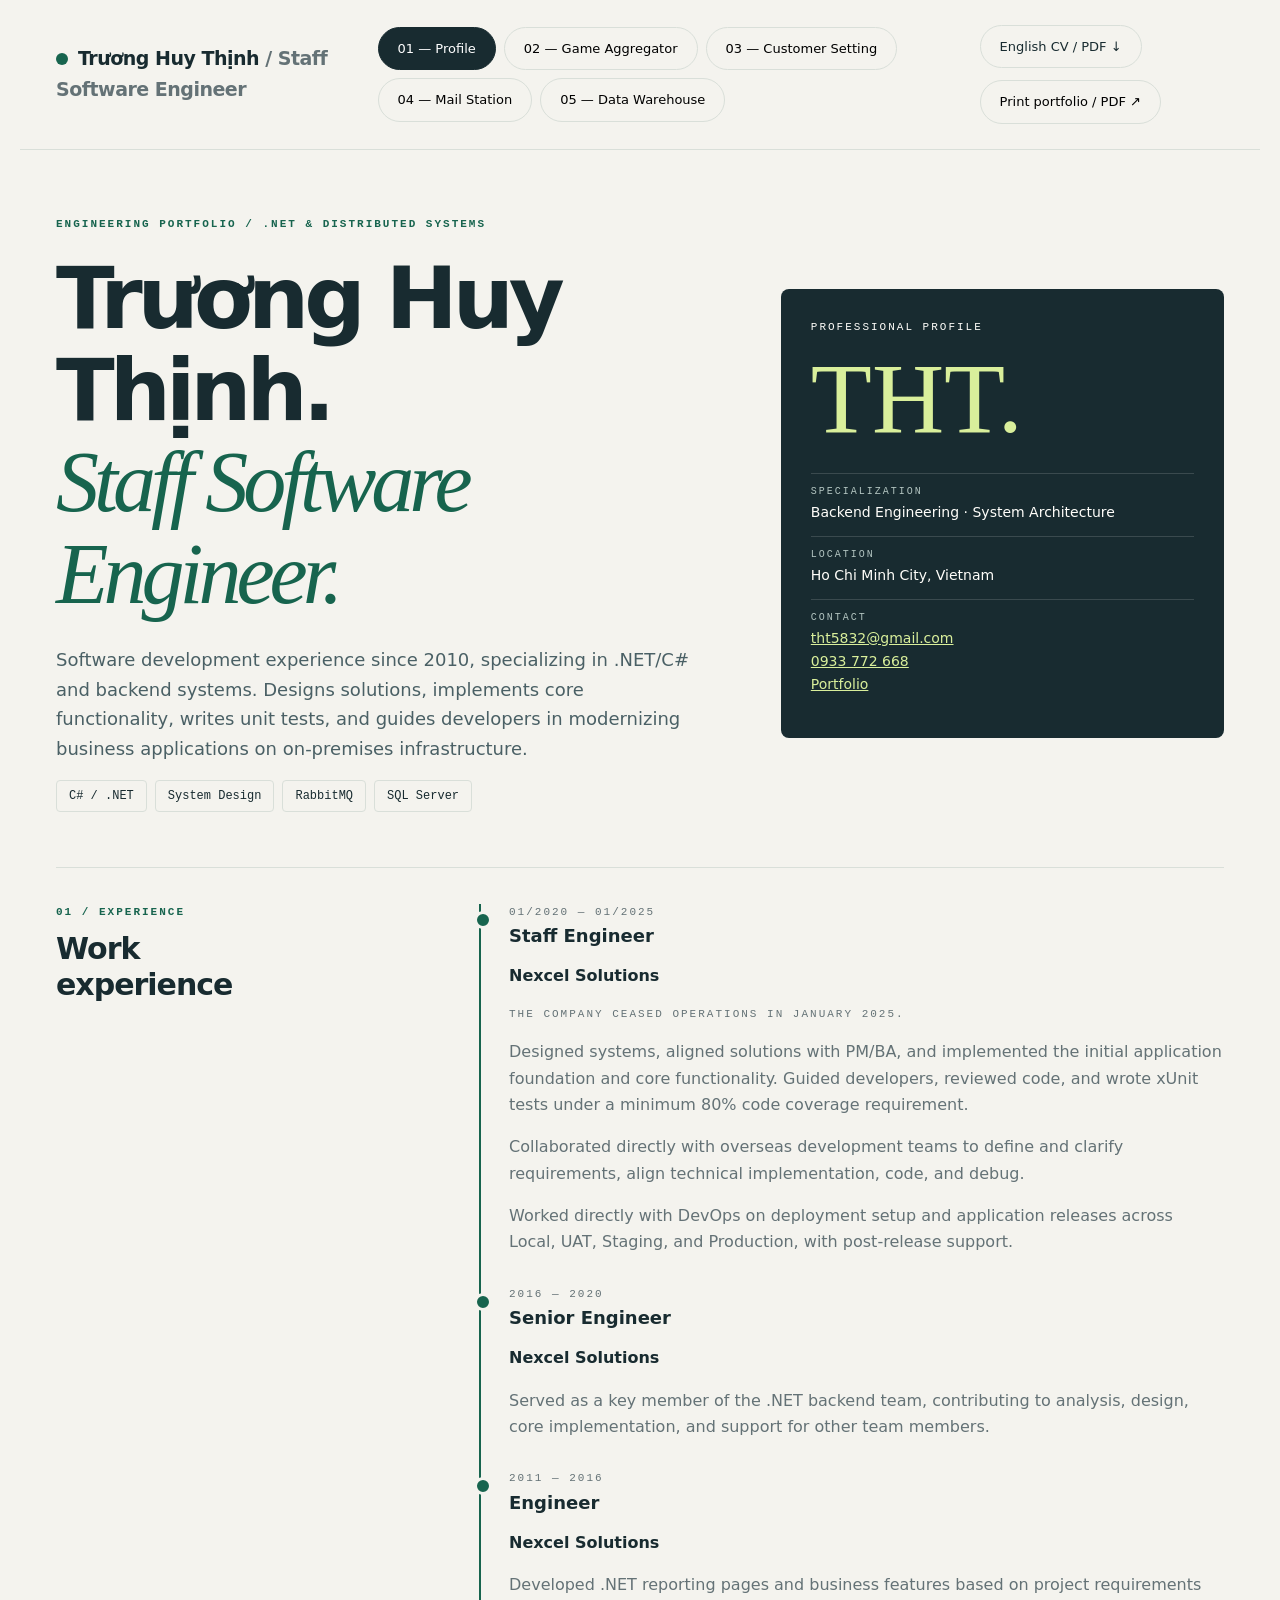
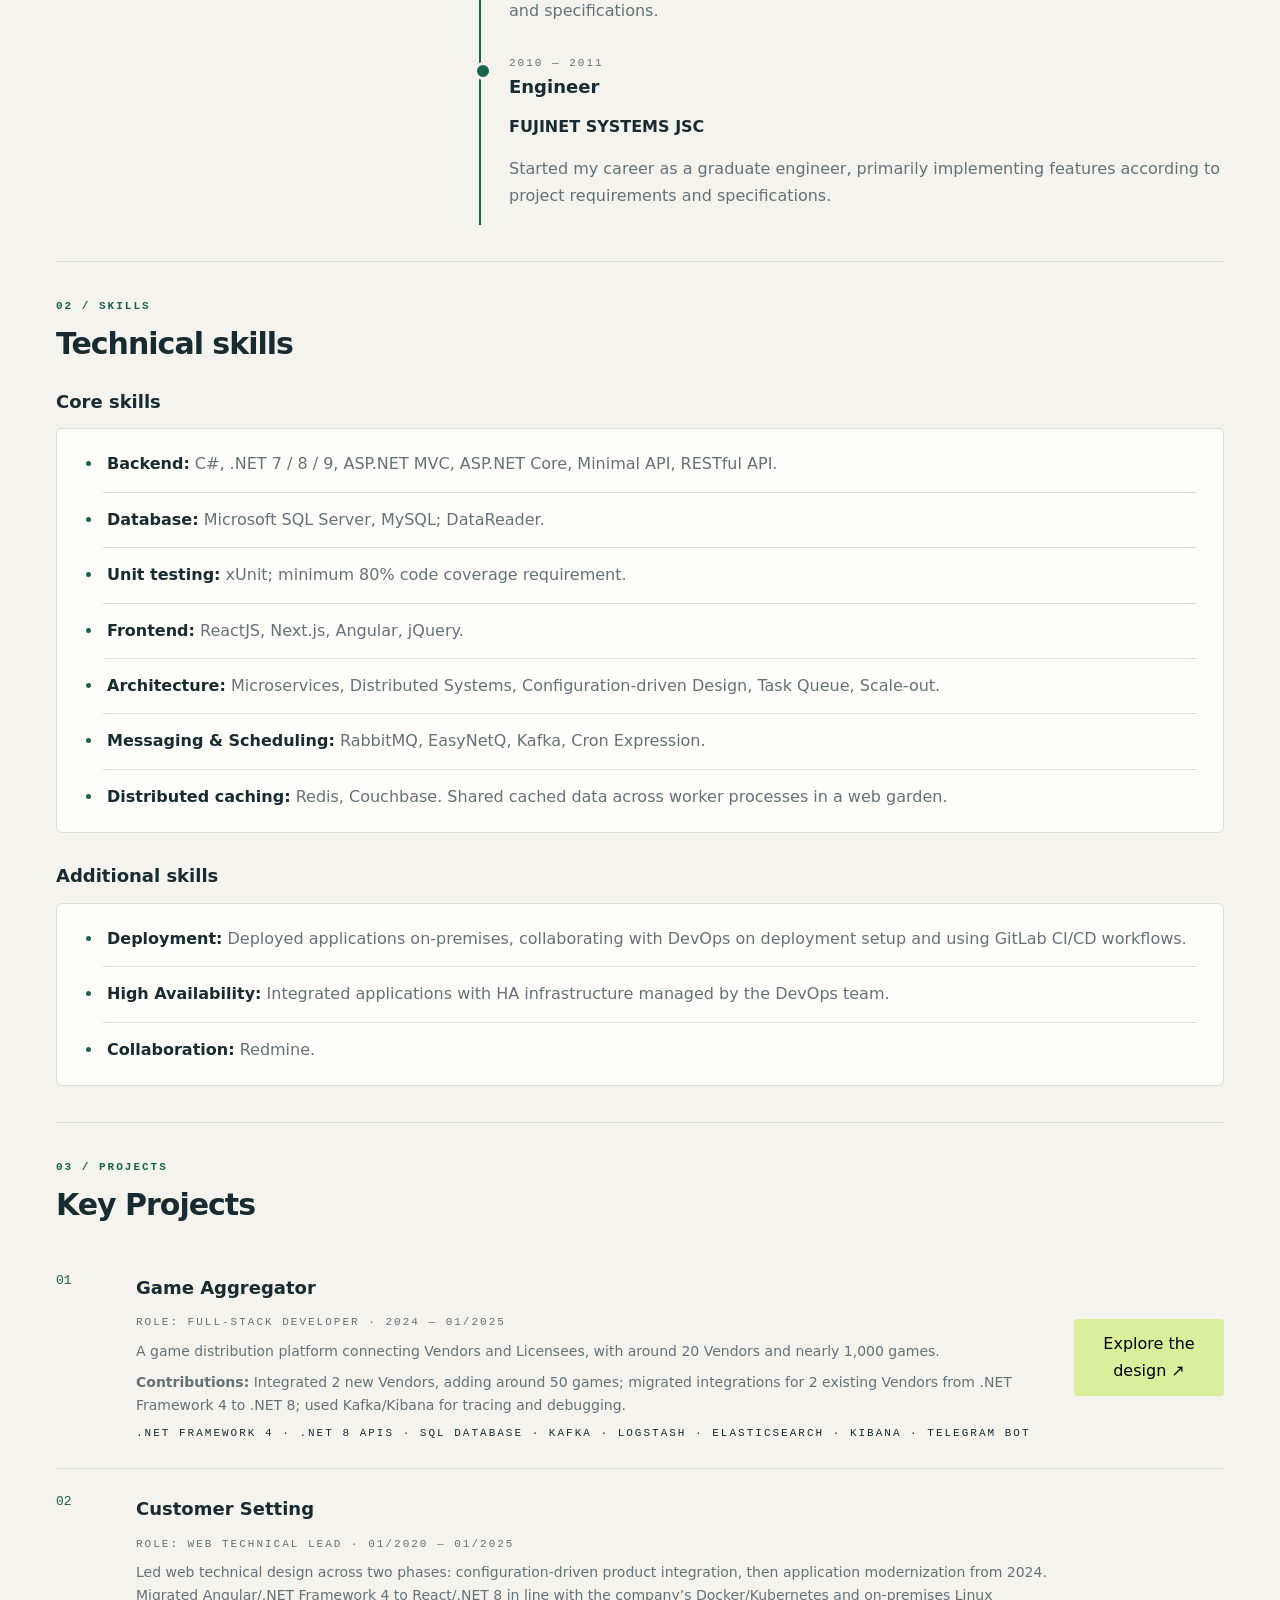
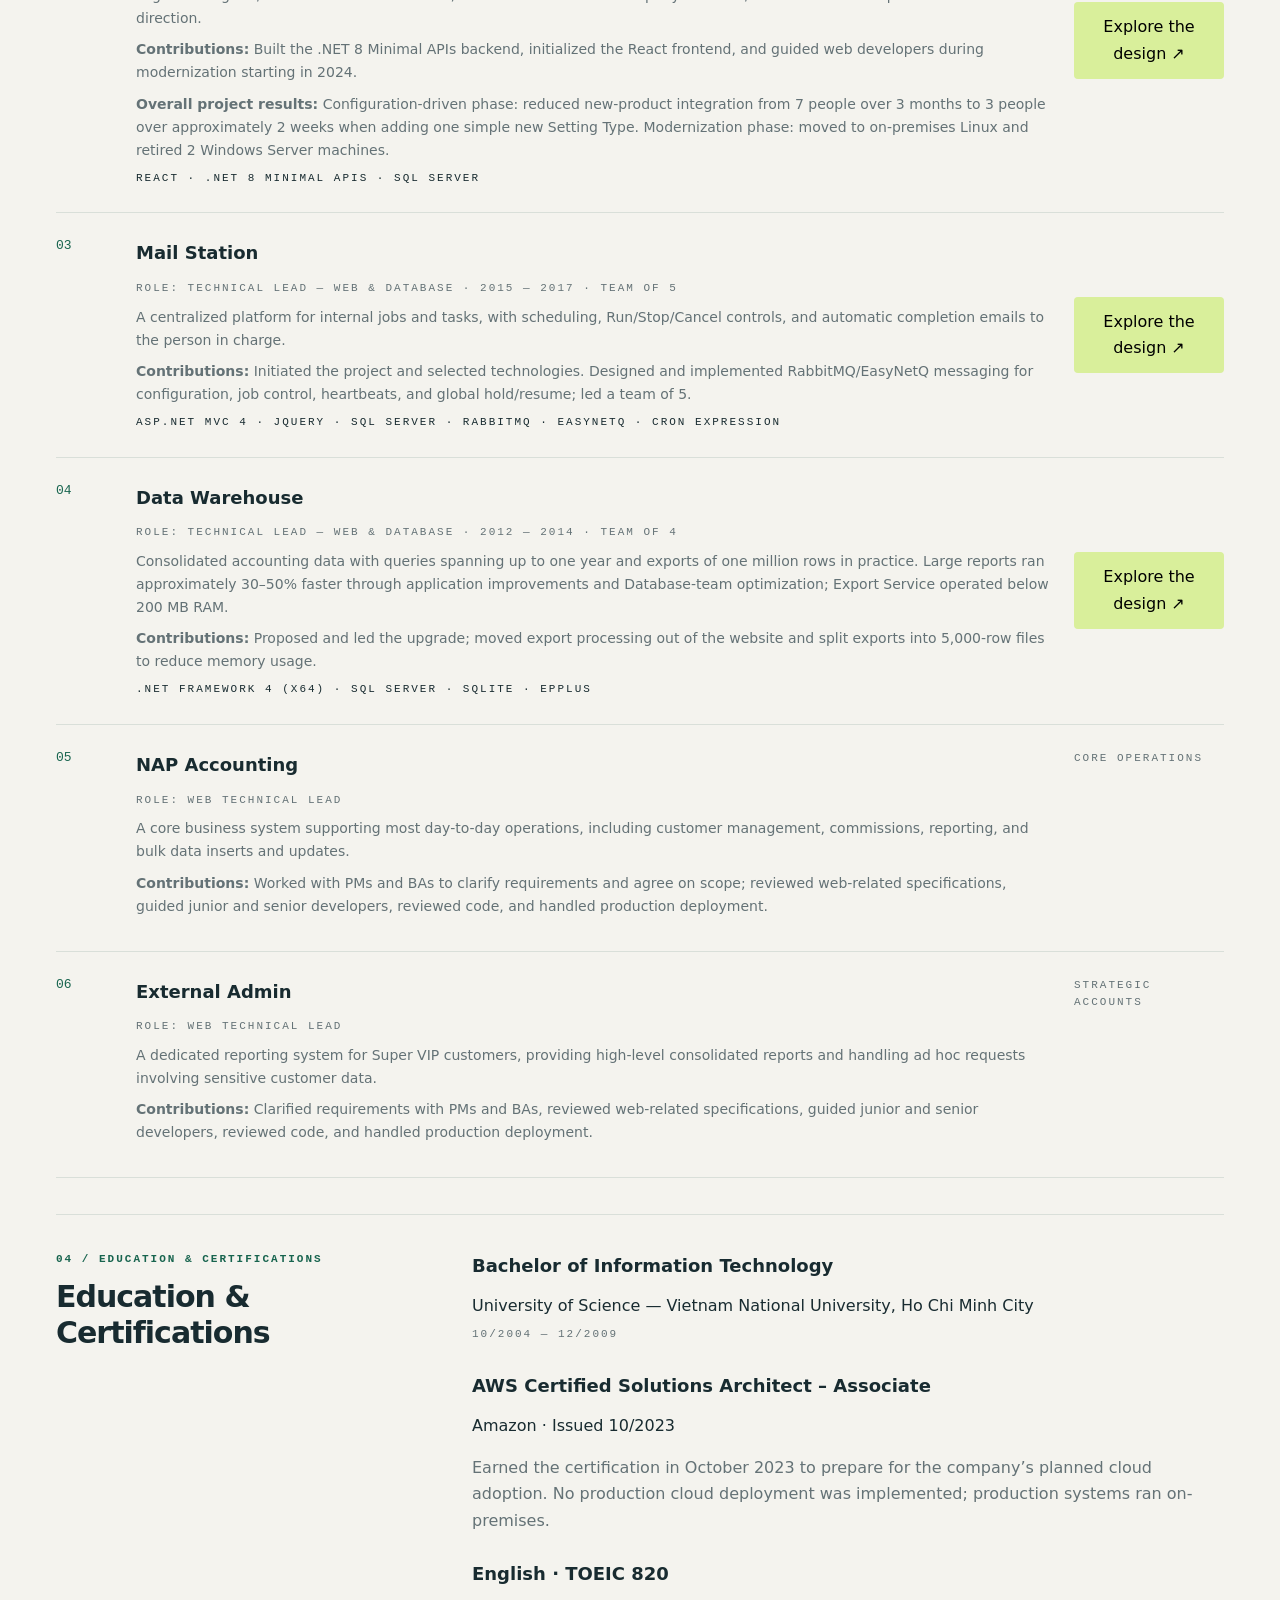
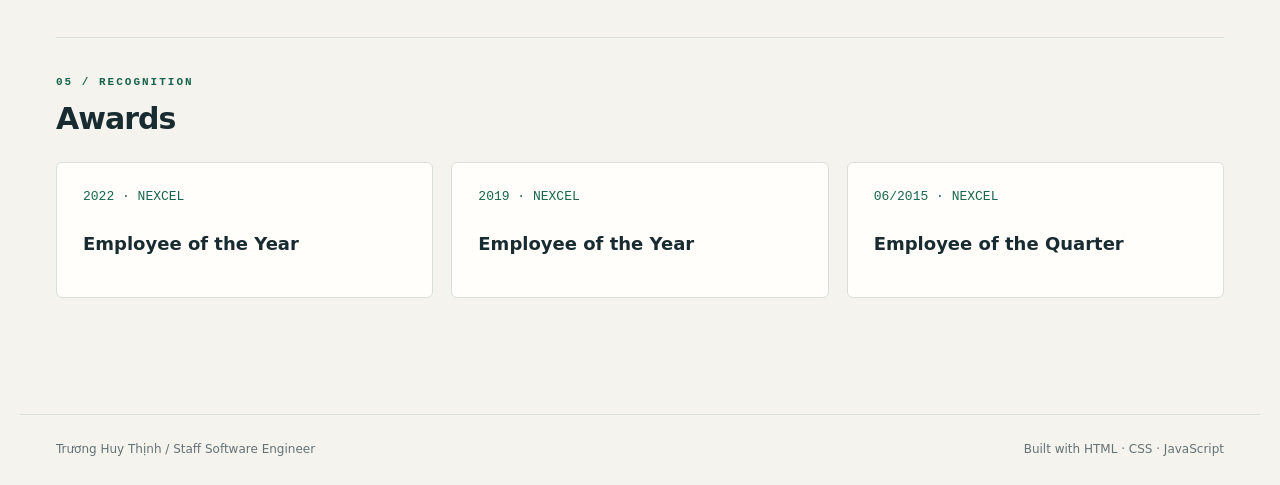
==== commit 1eaee727: "Show latest Game Aggregator project first" ====
--- a/portfolio-v2/index.html
+++ b/portfolio-v2/index.html
@@ -23,16 +23,16 @@
 
 .ga-diagram{margin:20px 0}.ga-diagram svg{min-width:950px}@media print{#game-aggregator{break-before:page}.ga-diagram svg{min-width:0}}
 </style></head>
-<body><header><div class="brand"><i></i>Trương Huy Thịnh<span class="muted"> / Staff Software Engineer</span></div><nav role="tablist" aria-label="Portfolio"><button id="tab-profile" role="tab" aria-controls="profile" aria-selected="true" tabindex="0">01 — Profile</button><button id="tab-customer-setting" role="tab" aria-controls="customer-setting-case" aria-selected="false" tabindex="-1">02 — Customer Setting</button><button id="tab-game-aggregator" role="tab" aria-controls="game-aggregator" aria-selected="false" tabindex="-1">03 — Game Aggregator</button><button id="tab-mailstation" role="tab" aria-controls="mailstation" aria-selected="false" tabindex="-1">04 — Mail Station</button><button id="tab-warehouse" role="tab" aria-controls="warehouse" aria-selected="false" tabindex="-1">05 — Data Warehouse</button></nav><div class="header-actions"><a class="print cv-download" href="../output/pdf/Thinh-Truong-CV.pdf" download="Thinh-Truong-CV.pdf">English CV / PDF ↓</a><button class="print" onclick="printPortfolio()">Print portfolio / PDF ↗</button></div></header>
+<body><header><div class="brand"><i></i>Trương Huy Thịnh<span class="muted"> / Staff Software Engineer</span></div><nav role="tablist" aria-label="Portfolio"><button id="tab-profile" role="tab" aria-controls="profile" aria-selected="true" tabindex="0">01 — Profile</button><button id="tab-game-aggregator" role="tab" aria-controls="game-aggregator" aria-selected="false" tabindex="-1">02 — Game Aggregator</button><button id="tab-customer-setting" role="tab" aria-controls="customer-setting-case" aria-selected="false" tabindex="-1">03 — Customer Setting</button><button id="tab-mailstation" role="tab" aria-controls="mailstation" aria-selected="false" tabindex="-1">04 — Mail Station</button><button id="tab-warehouse" role="tab" aria-controls="warehouse" aria-selected="false" tabindex="-1">05 — Data Warehouse</button></nav><div class="header-actions"><a class="print cv-download" href="../output/pdf/Thinh-Truong-CV.pdf" download="Thinh-Truong-CV.pdf">English CV / PDF ↓</a><button class="print" onclick="printPortfolio()">Print portfolio / PDF ↗</button></div></header>
 <main><section id="profile" role="tabpanel" aria-labelledby="tab-profile">
 <div class="hero"><div><div class="eyebrow">Engineering portfolio / .NET & distributed systems</div><h1>Trương Huy Thịnh.<br><em>Staff Software<br>Engineer.</em></h1><p class="lead">Software development experience since 2010, specializing in .NET/C# and backend systems. Designs solutions, implements core functionality, writes unit tests, and guides developers in modernizing business applications on on-premises infrastructure.</p><div class="pills"><span class="pill">C# / .NET</span><span class="pill">System Design</span><span class="pill">RabbitMQ</span><span class="pill">SQL Server</span></div></div><aside class="identity"><div class="small">Professional profile</div><div class="monogram">THT.</div><dl><div><dt>Specialization</dt><dd>Backend Engineering · System Architecture</dd></div><div><dt>Location</dt><dd>Ho Chi Minh City, Vietnam</dd></div><div><dt>Contact</dt><dd><a style="color:var(--lime)" href="mailto:tht5832@gmail.com">tht5832@gmail.com</a><br><a style="color:var(--lime)" href="tel:+84933772668">0933 772 668</a><br><a style="color:var(--lime)" href="https://darkluker5832.github.io/my-cv/">Portfolio</a></dd></div></dl></aside></div>
 <section class="section split"><div><div class="eyebrow">01 / Experience</div><h2>Work<br>experience</h2></div><div class="timeline"><article><div class="small muted">01/2020 — 01/2025</div><h3>Staff Engineer</h3><p><b>Nexcel Solutions</b></p><p class="small muted">The company ceased operations in January 2025.</p><p class="muted">Designed systems, aligned solutions with PM/BA, and implemented the initial application foundation and core functionality. Guided developers, reviewed code, and wrote xUnit tests under a minimum 80% code coverage requirement.</p><p class="muted">Collaborated directly with overseas development teams to define and clarify requirements, align technical implementation, code, and debug.</p><p class="muted">Worked directly with DevOps on deployment setup and application releases across Local, UAT, Staging, and Production, with post-release support.</p></article><article style="margin-top:30px"><div class="small muted">2016 — 2020</div><h3>Senior Engineer</h3><p><b>Nexcel Solutions</b></p><p class="muted">Served as a key member of the .NET backend team, contributing to analysis, design, core implementation, and support for other team members.</p></article><article style="margin-top:30px"><div class="small muted">2011 — 2016</div><h3>Engineer</h3><p><b>Nexcel Solutions</b></p><p class="muted">Developed .NET reporting pages and business features based on project requirements and specifications.</p></article><article style="margin-top:30px"><div class="small muted">2010 — 2011</div><h3>Engineer</h3><p><b>FUJINET SYSTEMS JSC</b></p><p class="muted">Started my career as a graduate engineer, primarily implementing features according to project requirements and specifications.</p></article></div></section>
 <section class="section"><div class="eyebrow">02 / Skills</div><h2>Technical skills</h2><h3>Core skills</h3><ul class="tech-stacks"><li><strong>Backend:</strong> C#, .NET 7 / 8 / 9, ASP.NET MVC, ASP.NET Core, Minimal API, RESTful API.</li><li><strong>Database:</strong> Microsoft SQL Server, MySQL; DataReader.</li><li><strong>Unit testing:</strong> xUnit; <span>minimum 80% code coverage requirement.</span></li><li><strong>Frontend:</strong> ReactJS, Next.js, Angular, jQuery.</li><li><strong>Architecture:</strong> Microservices, Distributed Systems, Configuration-driven Design, Task Queue, Scale-out.</li><li><strong>Messaging & Scheduling:</strong> RabbitMQ, EasyNetQ, Kafka, Cron Expression.</li><li><strong>Distributed caching:</strong> Redis, Couchbase. <span>Shared cached data across worker processes in a web garden.</span></li></ul><h3 style="margin-top:28px">Additional skills</h3><ul class="tech-stacks"><li><strong>Deployment:</strong> <span>Deployed applications on-premises, collaborating with DevOps on deployment setup and using GitLab CI/CD workflows.</span></li><li><strong>High Availability:</strong> <span>Integrated applications with HA infrastructure managed by the DevOps team.</span></li><li><strong>Collaboration:</strong> Redmine.</li></ul></section>
-<section class="section"><div class="eyebrow">03 / Projects</div><h2>Key Projects</h2><article class="project"><span class="num">01</span><div><h3 id="customer-setting">Customer Setting</h3><div class="small muted">Role: Web Technical Lead · 01/2020 — 01/2025</div>
+<section class="section"><div class="eyebrow">03 / Projects</div><h2>Key Projects</h2><article class="project"><span class="num">01</span><div><h3>Game Aggregator</h3><div class="small muted">Role: Full-stack Developer · 2024 — 01/2025</div><p>A game distribution platform connecting Vendors and Licensees, with around 20 Vendors and nearly 1,000 games.</p><p><b>Contributions:</b> Integrated 2 new Vendors, adding around 50 games; migrated integrations for 2 existing Vendors from .NET Framework 4 to .NET 8; used Kafka/Kibana for tracing and debugging.</p><div class="small">.NET Framework 4 · .NET 8 APIs · SQL Database · Kafka · Logstash · Elasticsearch · Kibana · Telegram Bot</div></div><button data-open-case="game-aggregator">Explore the design ↗</button></article><article class="project"><span class="num">02</span><div><h3 id="customer-setting">Customer Setting</h3><div class="small muted">Role: Web Technical Lead · 01/2020 — 01/2025</div>
 <p>Led web technical design across two phases: configuration-driven product integration, then application modernization from 2024. Migrated Angular/.NET Framework 4 to React/.NET 8 in line with the company’s Docker/Kubernetes and on-premises Linux direction.</p><p><b>Contributions:</b> Built the .NET 8 Minimal APIs backend, initialized the React frontend, and guided web developers during modernization starting in 2024.</p>
 <p><b>Overall project results:</b> <span>Configuration-driven phase: reduced new-product integration from 7 people over 3 months to 3 people over approximately 2 weeks when adding one simple new Setting Type. Modernization phase: moved to on-premises Linux and retired 2 Windows Server machines.</span></p>
 <div class="small">React · .NET 8 Minimal APIs · SQL Server</div>
-</div><button data-open-case="customer-setting-case">Explore the design ↗</button></article><article class="project"><span class="num">02</span><div><h3>Game Aggregator</h3><div class="small muted">Role: Full-stack Developer · 2024 — 01/2025</div><p>A game distribution platform connecting Vendors and Licensees, with around 20 Vendors and nearly 1,000 games.</p><p><b>Contributions:</b> Integrated 2 new Vendors, adding around 50 games; migrated integrations for 2 existing Vendors from .NET Framework 4 to .NET 8; used Kafka/Kibana for tracing and debugging.</p><div class="small">.NET Framework 4 · .NET 8 APIs · SQL Database · Kafka · Logstash · Elasticsearch · Kibana · Telegram Bot</div></div><button data-open-case="game-aggregator">Explore the design ↗</button></article><article class="project"><span class="num">03</span><div><h3>Mail Station</h3><div class="small muted">Role: Technical Lead — Web &amp; Database · 2015 — 2017 · Team of 5</div><p>A centralized platform for internal jobs and tasks, with scheduling, Run/Stop/Cancel controls, and automatic completion emails to the person in charge.</p><p><b>Contributions:</b> Initiated the project and selected technologies. Designed and implemented RabbitMQ/EasyNetQ messaging for configuration, job control, heartbeats, and global hold/resume; led a team of 5.</p><div class="small">ASP.NET MVC 4 · jQuery · SQL Server · RabbitMQ · EasyNetQ · Cron Expression</div></div><button data-open-case="mailstation">Explore the design ↗</button></article><article class="project"><span class="num">04</span><div><h3>Data Warehouse</h3><div class="small muted">Role: Technical Lead — Web &amp; Database · 2012 — 2014 · Team of 4</div><p>Consolidated accounting data with queries spanning up to one year and exports of one million rows in practice. Large reports ran approximately 30–50% faster through application improvements and Database-team optimization; Export Service operated below 200 MB RAM.</p><p><b>Contributions:</b> Proposed and led the upgrade; moved export processing out of the website and split exports into 5,000-row files to reduce memory usage.</p><div class="small">.NET Framework 4 (x64) · SQL Server · SQLite · EPPlus</div></div><button data-open-case="warehouse">Explore the design ↗</button></article><article class="project"><span class="num">05</span><div><h3>NAP Accounting</h3><div class='small muted'>Role: Web Technical Lead</div>
+</div><button data-open-case="customer-setting-case">Explore the design ↗</button></article><article class="project"><span class="num">03</span><div><h3>Mail Station</h3><div class="small muted">Role: Technical Lead — Web &amp; Database · 2015 — 2017 · Team of 5</div><p>A centralized platform for internal jobs and tasks, with scheduling, Run/Stop/Cancel controls, and automatic completion emails to the person in charge.</p><p><b>Contributions:</b> Initiated the project and selected technologies. Designed and implemented RabbitMQ/EasyNetQ messaging for configuration, job control, heartbeats, and global hold/resume; led a team of 5.</p><div class="small">ASP.NET MVC 4 · jQuery · SQL Server · RabbitMQ · EasyNetQ · Cron Expression</div></div><button data-open-case="mailstation">Explore the design ↗</button></article><article class="project"><span class="num">04</span><div><h3>Data Warehouse</h3><div class="small muted">Role: Technical Lead — Web &amp; Database · 2012 — 2014 · Team of 4</div><p>Consolidated accounting data with queries spanning up to one year and exports of one million rows in practice. Large reports ran approximately 30–50% faster through application improvements and Database-team optimization; Export Service operated below 200 MB RAM.</p><p><b>Contributions:</b> Proposed and led the upgrade; moved export processing out of the website and split exports into 5,000-row files to reduce memory usage.</p><div class="small">.NET Framework 4 (x64) · SQL Server · SQLite · EPPlus</div></div><button data-open-case="warehouse">Explore the design ↗</button></article><article class="project"><span class="num">05</span><div><h3>NAP Accounting</h3><div class='small muted'>Role: Web Technical Lead</div>
 <p>A core business system supporting most day-to-day operations, including customer management, commissions, reporting, and bulk data inserts and updates.</p>
 <p><b>Contributions:</b> Worked with PMs and BAs to clarify requirements and agree on scope; reviewed web-related specifications, guided junior and senior developers, reviewed code, and handled production deployment.</p>
 </div><span class="small muted">Core Operations</span></article>
@@ -44,21 +44,21 @@
 
 <section class="section split"><div><div class="eyebrow">04 / Education & Certifications</div><h2>Education &amp;<br>Certifications</h2></div><div><h3>Bachelor of Information Technology</h3><p>University of Science — Vietnam National University, Ho Chi Minh City<br><span class="small muted">10/2004 — 12/2009</span></p><h3 style="margin-top:25px">AWS Certified Solutions Architect – Associate</h3><p>Amazon · Issued 10/2023</p><p class="muted">Earned the certification in October 2023 to prepare for the company’s planned cloud adoption. No production cloud deployment was implemented; production systems ran on-premises.</p><h3 style="margin-top:25px">English · TOEIC 820</h3></div></section><section class="section"><div class="eyebrow">05 / Recognition</div><h2>Awards</h2><div class="grid3"><article class="card"><span class="num">2022 · NEXCEL</span><h3>Employee of the Year</h3></article><article class="card"><span class="num">2019 · NEXCEL</span><h3>Employee of the Year</h3></article><article class="card"><span class="num">06/2015 · NEXCEL</span><h3>Employee of the Quarter</h3></article></div></section>
 </section>
+<section id="game-aggregator" role="tabpanel" aria-labelledby="tab-game-aggregator" hidden><div class="title-row"><div><div class="eyebrow">Architecture case study / 01</div><h1 class="case-title">Game Aggregator<span style="color:var(--green)">.</span></h1><p class="lead">One game integration platform. Multiple Vendors and Licensees.</p><p class="small muted">Role: Full-stack Developer · 2024 — 01/2025</p></div><div class="pills"><span class="pill">.NET Framework 4</span><span class="pill">.NET 8 APIs</span><span class="pill">SQL Database</span><span class="pill">Kafka</span><span class="pill">Logstash / Elasticsearch / Kibana</span><span class="pill">Telegram Bot</span></div></div><section class="section" data-case-section="1"><div class="eyebrow">01 / Context &amp; current challenges</div><h2>Centralize game content from multiple providers</h2><p class="lead">The company licensed games from Vendors, combined them with internally developed games, and supplied them to Licensees/Partners. The overall platform covered around 20 Vendors and nearly 1,000 games across strategy, board games, card games, shooting, and other genres.</p><p>Each Licensee selected its own game offering based on strategy, performance, and campaigns rather than enabling the whole catalog. Integrating multiple Vendors and internal services made request tracing, result reconciliation, and billing verification important.</p></section>
+<section class="section" data-case-section="2"><div class="eyebrow">02 / Legacy system</div><h2>An existing platform with legacy integrations</h2><p>Game Aggregator was already operating when I joined and had been developed using .NET Framework 4. This legacy platform needed migration to .NET 8. Vendor games used their own technologies, such as Cocos, Unity, and other languages/engines. Game Aggregator integrated with Vendors and received game events; the Vendor game code was outside that migration scope.</p><p>My work focused on integrations, game-event ingestion, and modernization within the existing Game Aggregator architecture. I did not directly develop Game Portals or Vendor game source code.</p></section>
+<section class="section" data-case-section="3"><div class="eyebrow">03 / Improvement approach</div><h2>Extend integrations and modernize Game Aggregator</h2><div class="grid3"><article class="card"><h3>Integration &amp; migration</h3><p>Developed .NET 8 APIs to integrate 2 new Vendors and receive game events; migrated integrations for 2 existing Vendors from .NET Framework 4 to .NET 8.</p></article><article class="card"><h3>Cross-service tracing</h3><p>Services published trace events to Kafka. Logstash consumed them directly through its Kafka input, processed the logs, and sent them to Elasticsearch for storage and indexing. Kibana queried Elasticsearch to inspect requests, services, and parameters during debugging.</p></article><article class="card"><h3>Vendor-specific reconciliation</h3><p>Scheduled jobs compared Vendor, Game Aggregator, and Licensee data using Vendor-specific schedules. Mismatches triggered alerts to the relevant Telegram rooms for manual investigation.</p></article></div></section>
+<section class="section" data-case-section="4"><div class="eyebrow">04 / Individual contribution</div><h2>Full-stack development within the existing system</h2><p>As a full-stack developer, integrated 2 new Vendors with around 50 games and implemented event ingestion. Migrated the integrations for 2 existing Vendors from .NET Framework 4 to .NET 8. Used the existing tracing pipeline: services published to Kafka, Logstash consumed and sent logs to Elasticsearch, and Kibana supported investigation during implementation and debugging.</p><p>The architecture and tracing/reconciliation mechanisms were existing platform capabilities; my individual contribution focused on assigned integrations and changes.</p></section>
+<section class="section" data-case-section="5"><div class="eyebrow">05 / New system</div><h2>From Licensee Game Portal to Vendor and result reconciliation</h2><div class="diagram ga-diagram"><svg viewBox="0 0 1100 420" role="img" aria-labelledby="ga-overview-title" font-family="Arial, sans-serif"><title id="ga-overview-title">Game Aggregator — system overview</title><defs><marker id="ga-overview-arrow" markerWidth="9" markerHeight="9" refX="8" refY="4" orient="auto-start-reverse"><path d="M1 1L8 4L1 7" fill="none" stroke="#17644e" stroke-width="1.5"/></marker></defs><rect x="20" y="55" width="220" height="86" rx="7" fill="#f4f3ee" stroke="#aebeb5"/><text x="130.0" y="89" text-anchor="middle" font-size="17" font-weight="600" fill="#182b30">Player</text><text x="130.0" y="116" text-anchor="middle" font-size="13" fill="#52666a">Browser / app</text><rect x="300" y="55" width="220" height="86" rx="7" fill="#f4f3ee" stroke="#aebeb5"/><text x="410" y="89" text-anchor="middle" font-size="16" font-weight="600" fill="#182b30">Licensee Game Portal</text><text x="410" y="116" text-anchor="middle" font-size="11" fill="#52666a">Company-provided or Licensee-built</text><rect x="590" y="55" width="230" height="86" rx="7" fill="#e3efcc" stroke="#aebeb5"/><text x="705.0" y="89" text-anchor="middle" font-size="17" font-weight="600" fill="#182b30">Game Aggregator</text><text x="705.0" y="116" text-anchor="middle" font-size="13" fill="#52666a">Internal services</text><rect x="880" y="55" width="200" height="86" rx="7" fill="#f4f3ee" stroke="#aebeb5"/><text x="980.0" y="89" text-anchor="middle" font-size="17" font-weight="600" fill="#182b30">Game Vendors</text><text x="980.0" y="116" text-anchor="middle" font-size="13" fill="#52666a">Game logic &amp; results</text><path d="M240 98H300" fill="none" stroke="#17644e" stroke-width="1.6"/><path d="M293 101L300 98L293 95" fill="none" stroke="#17644e" stroke-width="1.6"/><path d="M247 95L240 98L247 101" fill="none" stroke="#17644e" stroke-width="1.6"/><path d="M520 98H590" fill="none" stroke="#17644e" stroke-width="1.6"/><path d="M583 101L590 98L583 95" fill="none" stroke="#17644e" stroke-width="1.6"/><path d="M527 95L520 98L527 101" fill="none" stroke="#17644e" stroke-width="1.6"/><path d="M820 98H880" fill="none" stroke="#17644e" stroke-width="1.6"/><path d="M873 101L880 98L873 95" fill="none" stroke="#17644e" stroke-width="1.6"/><path d="M827 95L820 98L827 101" fill="none" stroke="#17644e" stroke-width="1.6"/><rect x="590" y="280" width="230" height="86" rx="7" fill="#f4f3ee" stroke="#aebeb5"/><text x="705.0" y="314" text-anchor="middle" font-size="17" font-weight="600" fill="#182b30">SQL Database</text><text x="705.0" y="341" text-anchor="middle" font-size="13" fill="#52666a">Game result records</text><path d="M705 141V280" fill="none" stroke="#17644e" stroke-width="1.6"/><path d="M702 273L705 280L708 273" fill="none" stroke="#17644e" stroke-width="1.6"/><rect x="20" y="280" width="420" height="86" rx="7" fill="#f4f3ee" stroke="#aebeb5"/><text x="230.0" y="314" text-anchor="middle" font-size="17" font-weight="600" fill="#182b30">Tracing &amp; reconciliation</text><text x="230.0" y="341" text-anchor="middle" font-size="13" fill="#52666a">Kafka / Elastic Stack / Telegram</text><path d="M590 120H555V323H440" fill="none" stroke="#17644e" stroke-width="1.6"/><path d="M447 320L440 323L447 326" fill="none" stroke="#17644e" stroke-width="1.6"/><text x="290" y="185" text-anchor="middle" font-size="14" font-weight="600" fill="#17644e">Game Events</text><text x="290" y="207" text-anchor="middle" font-size="13" fill="#17644e">(Launch, Win/Lose/Draw,</text><text x="290" y="229" text-anchor="middle" font-size="13" fill="#17644e">Cancel/Void, Bonus, Reward,</text><text x="290" y="251" text-anchor="middle" font-size="13" fill="#17644e">Buy Tickets, Buy In-Game Items, …)</text><path d="M130 55V12H980V55M127 48L130 55L133 48M977 48L980 55L983 48" fill="none" stroke="#bd603c" stroke-width="1.5" stroke-dasharray="6 4"/><text x="720" y="33" text-anchor="middle" font-size="13" fill="#bd603c">Direct gameplay after Launch</text></svg></div><p class="legend">Licensees could use the company-provided default Game Portal for a fee or build their own. Both options connected to Game Aggregator; the diagram shows logical roles and connections rather than deployment topology. The dashed path shows direct Player interaction with the Vendor game after Launch; Game Aggregator receives event results sent by the Vendor.</p><h3>1. Game launch through the Licensee Portal</h3><div class="diagram ga-diagram"><svg viewBox="0 0 1100 530" role="img" aria-labelledby="ga-launch-title" font-family="Arial, sans-serif"><title id="ga-launch-title">Game launch through the Licensee Portal</title><rect x="20" y="15" width="200" height="52" rx="6" fill="#f4f3ee" stroke="#aebeb5"/><text x="120" y="47" text-anchor="middle" font-size="15" font-weight="600" fill="#182b30">Player</text><path d="M120 67V515" stroke="#b8c5bc" stroke-dasharray="5 6"/><rect x="300" y="15" width="200" height="52" rx="6" fill="#f4f3ee" stroke="#aebeb5"/><text x="400" y="36" text-anchor="middle" font-size="15" font-weight="600" fill="#182b30">Licensee Game Portal</text><text x="400" y="55" text-anchor="middle" font-size="10.5" fill="#52666a">Company-provided or Licensee-built</text><path d="M400 67V515" stroke="#b8c5bc" stroke-dasharray="5 6"/><rect x="600" y="15" width="200" height="52" rx="6" fill="#e3efcc" stroke="#aebeb5"/><text x="700" y="47" text-anchor="middle" font-size="15" font-weight="600" fill="#182b30">Game Aggregator</text><path d="M700 67V515" stroke="#b8c5bc" stroke-dasharray="5 6"/><rect x="890" y="15" width="200" height="52" rx="6" fill="#f4f3ee" stroke="#aebeb5"/><text x="990" y="47" text-anchor="middle" font-size="15" font-weight="600" fill="#182b30">Vendor Game</text><path d="M990 67V515" stroke="#b8c5bc" stroke-dasharray="5 6"/><path d="M120 120H400M393 117L400 120L393 123" fill="none" stroke="#17644e" stroke-width="1.5"/><text x="260.0" y="108" text-anchor="middle" font-size="13" fill="#17644e">1. Register / log in</text><rect x="325.0" y="174" width="450" height="42" rx="5" fill="#fffefa" stroke="#aebeb5"/><text x="550.0" y="199" text-anchor="middle" font-size="13" fill="#17644e">2. playerId associated with Licensee</text><path d="M400 286H700M693 283L700 286L693 289" fill="none" stroke="#17644e" stroke-width="1.5"/><text x="550.0" y="274" text-anchor="middle" font-size="13" fill="#17644e">3. Send Launch request</text><path d="M700 369H990M983 366L990 369L983 372" fill="none" stroke="#17644e" stroke-width="1.5"/><text x="845.0" y="357" text-anchor="middle" font-size="13" fill="#17644e">4. Forward Launch request to Vendor</text><rect x="470.0" y="423" width="450" height="42" rx="5" fill="#fffefa" stroke="#aebeb5"/><text x="695.0" y="448" text-anchor="middle" font-size="13" fill="#17644e">5. Game launched: proceed to gameplay</text></svg></div><p>Launch is also a Game Event. During startup, players register/log in through the Licensee Game Portal; playerId is associated with the Licensee for reporting and billing. The Launch request travels from the Portal through Game Aggregator to the Vendor to open the game.</p><h3>2. Vendor gameplay &amp; Game Event recording</h3><div class="diagram ga-diagram"><svg viewBox="0 0 1100 703" role="img" aria-labelledby="ga-gameplay-title" font-family="Arial, sans-serif"><title id="ga-gameplay-title">Direct Vendor gameplay and event-result recording</title><rect x="20" y="15" width="200" height="52" rx="6" fill="#f4f3ee" stroke="#aebeb5"/><text x="120" y="47" text-anchor="middle" font-size="15" font-weight="600" fill="#182b30">Player</text><path d="M120 67V598" stroke="#b8c5bc" stroke-dasharray="5 6"/><rect x="300" y="15" width="200" height="52" rx="6" fill="#f4f3ee" stroke="#aebeb5"/><text x="400" y="47" text-anchor="middle" font-size="15" font-weight="600" fill="#182b30">Vendor Game</text><path d="M400 67V598" stroke="#b8c5bc" stroke-dasharray="5 6"/><rect x="600" y="15" width="200" height="52" rx="6" fill="#e3efcc" stroke="#aebeb5"/><text x="700" y="47" text-anchor="middle" font-size="15" font-weight="600" fill="#182b30">Game Aggregator</text><path d="M700 67V598" stroke="#b8c5bc" stroke-dasharray="5 6"/><rect x="890" y="15" width="200" height="52" rx="6" fill="#f4f3ee" stroke="#aebeb5"/><text x="990" y="36" text-anchor="middle" font-size="15" font-weight="600" fill="#182b30">Licensee Game Portal</text><text x="990" y="55" text-anchor="middle" font-size="10.5" fill="#52666a">Company-provided or Licensee-built</text><path d="M990 67V598" stroke="#b8c5bc" stroke-dasharray="5 6"/><path d="M120 120H400M393 117L400 120L393 123M127 117L120 120L127 123" fill="none" stroke="#17644e" stroke-width="1.5"/><text x="260.0" y="108" text-anchor="middle" font-size="13" fill="#17644e">1. Interact directly with Vendor game</text><path d="M400 203h60v25h-60M407 225L400 228L407 231" fill="none" stroke="#17644e" stroke-width="1.5"/><text x="412" y="191" text-anchor="start" font-size="13" fill="#17644e">2. Vendor processes game event</text><path d="M400 286H700M693 283L700 286L693 289" fill="none" stroke="#17644e" stroke-width="1.5"/><text x="550.0" y="274" text-anchor="middle" font-size="13" fill="#17644e">3. Send processed Game Event results</text><path d="M700 369h60v25h-60M707 391L700 394L707 397" fill="none" stroke="#17644e" stroke-width="1.5"/><text x="712" y="357" text-anchor="start" font-size="13" fill="#17644e">4. Record event in SQL DB</text><path d="M700 452H990M983 449L990 452L983 455" fill="none" stroke="#17644e" stroke-width="1.5"/><text x="845.0" y="440" text-anchor="middle" font-size="13" fill="#17644e">5. Forward results to Licensee</text><path d="M990 535h60v25h-60M997 557L990 560L997 563" fill="none" stroke="#17644e" stroke-width="1.5"/><text x="978" y="523" text-anchor="end" font-size="13" fill="#17644e">6. Licensee records results</text><rect x="20" y="613" width="1060" height="70" rx="6" fill="#f4f3ee" stroke="#aebeb5"/><text x="550" y="638" text-anchor="middle" font-size="14" font-weight="600" fill="#17644e">Game Events</text><text x="550" y="663" text-anchor="middle" font-size="13" fill="#17644e">Launch, Win/Lose/Draw, Cancel/Void, Bonus, Reward, Buy Tickets, Buy In-Game Items, …</text></svg></div><p>Once the game has launched, the Player interacts directly with the Vendor-provided game rather than routing each gameplay action through the Portal and Game Aggregator. The Vendor processes game events and sends the results to Game Aggregator. Aggregator records them in SQL DB and forwards the results to the Licensee for recording and report/billing reconciliation.</p><p class="legend">The diagram shows the business association between playerId and Licensee without assigning account creation or credential ownership to a specific service. Arrows represent logical exchanges, not an unconfirmed protocol or message type.</p><h3>Request tracing &amp; mismatch alerts</h3><div class="diagram ga-diagram"><svg viewBox="0 0 1100 410" role="img" aria-labelledby="ga-tracing-title" font-family="Arial, sans-serif"><title id="ga-tracing-title">Request tracing and reconciliation alerts</title><text x="220" y="30" text-anchor="middle" font-size="12" fill="#17644e">Produce</text><text x="420" y="30" text-anchor="middle" font-size="12" fill="#17644e">Consume</text><rect x="20" y="40" width="180" height="86" rx="7" fill="#e3efcc" stroke="#aebeb5"/><text x="110" y="74" text-anchor="middle" font-size="14" font-weight="600" fill="#182b30">Game Aggregator Services</text><text x="110" y="101" text-anchor="middle" font-size="11" fill="#52666a">Kafka producers · Request tracing</text><rect x="240" y="40" width="160" height="86" rx="7" fill="#f4f3ee" stroke="#aebeb5"/><text x="320.0" y="74" text-anchor="middle" font-size="16" font-weight="600" fill="#182b30">Kafka</text><text x="320.0" y="101" text-anchor="middle" font-size="12" fill="#52666a">Event stream</text><rect x="440" y="40" width="180" height="86" rx="7" fill="#f4f3ee" stroke="#aebeb5"/><text x="530.0" y="74" text-anchor="middle" font-size="16" font-weight="600" fill="#182b30">Logstash</text><text x="530" y="101" text-anchor="middle" font-size="12" fill="#52666a">Kafka consumer</text><rect x="660" y="40" width="190" height="86" rx="7" fill="#f4f3ee" stroke="#aebeb5"/><text x="755.0" y="74" text-anchor="middle" font-size="16" font-weight="600" fill="#182b30">Elasticsearch</text><text x="755.0" y="101" text-anchor="middle" font-size="12" fill="#52666a">Store &amp; index logs</text><rect x="900" y="40" width="180" height="86" rx="7" fill="#f4f3ee" stroke="#aebeb5"/><text x="990.0" y="74" text-anchor="middle" font-size="16" font-weight="600" fill="#182b30">Kibana</text><text x="990.0" y="101" text-anchor="middle" font-size="12" fill="#52666a">Search &amp; display</text><path d="M200 83H240M233 80L240 83L233 86" fill="none" stroke="#17644e" stroke-width="1.6"/><path d="M400 83H440M433 80L440 83L433 86" fill="none" stroke="#17644e" stroke-width="1.6"/><path d="M620 83H660M653 80L660 83L653 86" fill="none" stroke="#17644e" stroke-width="1.6"/><path d="M900 83H850M857 80L850 83L857 86M893 80L900 83L893 86" fill="none" stroke="#17644e" stroke-width="1.6"/><text x="875" y="153" text-anchor="middle" font-size="12" fill="#17644e">Query / results</text><rect x="20" y="280" width="300" height="86" rx="7" fill="#f4f3ee" stroke="#aebeb5"/><text x="170.0" y="314" text-anchor="middle" font-size="17" font-weight="600" fill="#182b30">Scheduled reconciliation</text><text x="170.0" y="341" text-anchor="middle" font-size="13" fill="#52666a">Vendor-specific schedules</text><rect x="430" y="280" width="280" height="86" rx="7" fill="#f4f3ee" stroke="#aebeb5"/><text x="570.0" y="314" text-anchor="middle" font-size="17" font-weight="600" fill="#182b30">Detect mismatches</text><text x="570.0" y="341" text-anchor="middle" font-size="13" fill="#52666a">Vendor / Aggregator / Licensee</text><rect x="820" y="280" width="260" height="86" rx="7" fill="#f4f3ee" stroke="#aebeb5"/><text x="950.0" y="314" text-anchor="middle" font-size="17" font-weight="600" fill="#182b30">Telegram</text><text x="950.0" y="341" text-anchor="middle" font-size="13" fill="#52666a">Alerts for manual investigation</text><path d="M320 323H430" fill="none" stroke="#17644e" stroke-width="1.6"/><path d="M423 326L430 323L423 320" fill="none" stroke="#17644e" stroke-width="1.6"/><path d="M710 323H820" fill="none" stroke="#17644e" stroke-width="1.6"/><path d="M813 326L820 323L813 320" fill="none" stroke="#17644e" stroke-width="1.6"/><text x="550" y="215" text-anchor="middle" font-size="13" fill="#17644e">Separate workflows: request tracing and data reconciliation</text></svg></div><p class="legend">Logstash consumed Kafka directly through its Kafka input, without a separate consumer service in this workflow. The pipeline configuration ran with Logstash on its host/container, independently of the .NET application code. Elasticsearch stored and indexed logs; Kibana queried Elasticsearch for search and display. Reconciliation remained a separate workflow, using Vendor-specific schedules and time zones, with Telegram alerts for manual investigation of mismatches.</p></section>
+<section class="section" data-case-section="6"><div class="eyebrow">06 / Outcome</div><h2>Integrated 2 new Vendors and migrated 2 existing Vendor integrations</h2><div class="grid3"><article class="card"><h3>2 new Vendors integrated</h3><p>Implemented Vendor integrations and game-event ingestion within the existing Game Aggregator platform.</p></article><article class="card"><h3>Around 50 games added</h3><p>Made the new Vendors’ games available through the platform as part of those integrations.</p></article><article class="card"><h3>2 Vendor integrations migrated</h3><p>Migrated existing Vendor integrations from .NET Framework 4 to .NET 8.</p></article></div><p class="legend">These results describe my integration work. Vendor teams developed the games; the overall platform scale is described in the project overview.</p></section>
+</section>
 <section id="customer-setting-case" role="tabpanel" aria-labelledby="tab-customer-setting" hidden>
-<div class="title-row"><div><div class="eyebrow">Architecture case study / 01</div><h1 class="case-title">Customer Setting<span style="color:var(--green)">.</span></h1><p class="lead">From per-product cloning to reusable Setting Types.</p><p class="small muted">Role: Web Technical Lead · 01/2020 — 01/2025</p></div><div class="pills"><span class="pill">React JS</span><span class="pill">.NET 8 LTS · Minimal APIs</span><span class="pill">SQL Server</span></div></div>
+<div class="title-row"><div><div class="eyebrow">Architecture case study / 02</div><h1 class="case-title">Customer Setting<span style="color:var(--green)">.</span></h1><p class="lead">From per-product cloning to reusable Setting Types.</p><p class="small muted">Role: Web Technical Lead · 01/2020 — 01/2025</p></div><div class="pills"><span class="pill">React JS</span><span class="pill">.NET 8 LTS · Minimal APIs</span><span class="pill">SQL Server</span></div></div>
 <section class="section" data-case-section="1"><div class="eyebrow">01 / Context &amp; current challenges</div><h2>New product integration required extensive copying</h2><p class="lead">Customer Setting manages groups of business settings for each product. The legacy system expanded by cloning a similar product, duplicating shared logic and requiring changes and checks across multiple layers.</p><p>Before modernization, a new product required 3 developers, 2 QC engineers, and 2 Database Developers working full-time for 3 months. The goal was to reuse shared behavior and reduce integration effort.</p></section>
 <section class="section" data-case-section="2"><div class="eyebrow">02 / Legacy system</div><h2>Clone frontend, backend, and DB objects per product</h2><p>With Angular and .NET Framework 4, the team selected the closest existing product, cloned its database objects and frontend/backend code, then implemented the differences.</p><div class="diagram cs-diagram"><svg viewBox="0 0 1080 410" role="img" aria-labelledby="cs-old-component" font-family="system-ui"><title id="cs-old-component">Customer Setting — legacy components</title><defs><marker id="cs-old-component-arrow" markerWidth="9" markerHeight="9" refX="8" refY="4" orient="auto"><path d="M1 1L8 4L1 7" fill="none" stroke="#17644e" stroke-width="1.5"/></marker></defs><text x="25" y="30" font-size="17" fill="#182b30">Before: a separate implementation for each product</text><rect x="25" y="60" width="320" height="75" rx="7" fill="#f4f3ee" stroke="#aebeb5"/><text x="43" y="90" font-size="17" fill="#182b30">Product A · Angular</text><text x="43" y="119" font-size="13" fill="#182b30">Product-specific frontend</text><path d="M185 135L185 165" fill="none" stroke="#17644e" stroke-width="1.6" marker-end="url(#cs-old-component-arrow)"/><rect x="25" y="165" width="320" height="75" rx="7" fill="#f4f3ee" stroke="#aebeb5"/><text x="43" y="195" font-size="17" fill="#182b30">Product A · .NET Framework 4</text><text x="43" y="224" font-size="13" fill="#182b30">Product-specific backend</text><path d="M185 240L185 270" fill="none" stroke="#17644e" stroke-width="1.6" marker-end="url(#cs-old-component-arrow)"/><rect x="25" y="270" width="320" height="105" rx="7" fill="#f4f3ee" stroke="#aebeb5"/><text x="43" y="300" font-size="17" fill="#182b30">Product A · SQL Server</text><text x="43" y="329" font-size="13" fill="#182b30">Tables · Stored procedures</text><text x="43" y="354" font-size="13" fill="#182b30">Functions · Triggers</text><rect x="380" y="60" width="320" height="75" rx="7" fill="#f4f3ee" stroke="#aebeb5"/><text x="398" y="90" font-size="17" fill="#182b30">Product B · Angular</text><text x="398" y="119" font-size="13" fill="#182b30">Product-specific frontend</text><path d="M540 135L540 165" fill="none" stroke="#17644e" stroke-width="1.6" marker-end="url(#cs-old-component-arrow)"/><rect x="380" y="165" width="320" height="75" rx="7" fill="#f4f3ee" stroke="#aebeb5"/><text x="398" y="195" font-size="17" fill="#182b30">Product B · .NET Framework 4</text><text x="398" y="224" font-size="13" fill="#182b30">Product-specific backend</text><path d="M540 240L540 270" fill="none" stroke="#17644e" stroke-width="1.6" marker-end="url(#cs-old-component-arrow)"/><rect x="380" y="270" width="320" height="105" rx="7" fill="#f4f3ee" stroke="#aebeb5"/><text x="398" y="300" font-size="17" fill="#182b30">Product B · SQL Server</text><text x="398" y="329" font-size="13" fill="#182b30">Tables · Stored procedures</text><text x="398" y="354" font-size="13" fill="#182b30">Functions · Triggers</text><rect x="735" y="60" width="320" height="75" rx="7" fill="#f4f3ee" stroke="#aebeb5"/><text x="753" y="90" font-size="17" fill="#182b30">New Product · Angular</text><text x="753" y="119" font-size="13" fill="#182b30">Product-specific frontend</text><path d="M895 135L895 165" fill="none" stroke="#17644e" stroke-width="1.6" marker-end="url(#cs-old-component-arrow)"/><rect x="735" y="165" width="320" height="75" rx="7" fill="#f4f3ee" stroke="#aebeb5"/><text x="753" y="195" font-size="17" fill="#182b30">New Product · .NET Framework 4</text><text x="753" y="224" font-size="13" fill="#182b30">Product-specific backend</text><path d="M895 240L895 270" fill="none" stroke="#17644e" stroke-width="1.6" marker-end="url(#cs-old-component-arrow)"/><rect x="735" y="270" width="320" height="105" rx="7" fill="#f4f3ee" stroke="#aebeb5"/><text x="753" y="300" font-size="17" fill="#182b30">New Product · SQL Server</text><text x="753" y="329" font-size="13" fill="#182b30">Tables · Stored procedures</text><text x="753" y="354" font-size="13" fill="#182b30">Functions · Triggers</text></svg></div><p class="legend">Columns represent product-specific code and database objects; they do not imply separate databases or servers.</p><div class="grid3" style="margin-top:22px"><article class="card"><h3>Duplication across layers</h3><p>One integration involved Angular, backend code, tables, stored procedures, functions, and triggers.</p></article><article class="card"><h3>Fragmented maintenance</h3><p>The same behavior lived in multiple copies, increasing the number of places to check when shared business rules changed.</p></article><article class="card"><h3>Unclear reuse boundaries</h3><p>Product-specific behavior was mixed with reusable behavior, so each new branch carried another copy of the existing code.</p></article></div><h3>Legacy integration flow</h3><div class="diagram cs-diagram"><svg viewBox="0 0 1080 525" role="img" aria-labelledby="cs-old-sequence" font-family="system-ui"><title id="cs-old-sequence">Legacy product onboarding sequence</title><defs><marker id="cs-old-sequence-arrow" markerWidth="9" markerHeight="9" refX="8" refY="4" orient="auto"><path d="M1 1L8 4L1 7" fill="none" stroke="#17644e" stroke-width="1.5"/></marker></defs><rect x="15" y="15" width="210" height="55" rx="7" fill="#e3efcc" stroke="#aebeb5"/><text x="33" y="45" font-size="17" fill="#182b30">Developer</text><path d="M120 70V510" stroke="#aebeb5" stroke-dasharray="5 6"/><rect x="435" y="15" width="210" height="55" rx="7" fill="#f4f3ee" stroke="#aebeb5"/><text x="453" y="45" font-size="17" fill="#182b30">Existing Product</text><path d="M540 70V510" stroke="#aebeb5" stroke-dasharray="5 6"/><rect x="855" y="15" width="210" height="55" rx="7" fill="#f4f3ee" stroke="#aebeb5"/><text x="873" y="45" font-size="17" fill="#182b30">New Product</text><path d="M960 70V510" stroke="#aebeb5" stroke-dasharray="5 6"/><path d="M120 120L540 120" fill="none" stroke="#17644e" stroke-width="1.6" marker-end="url(#cs-old-sequence-arrow)"/><text x="330" y="108" text-anchor="middle" font-size="13" fill="#17644e">1. Select the closest existing product</text><path d="M540 196L960 196" fill="none" stroke="#17644e" stroke-width="1.6" marker-end="url(#cs-old-sequence-arrow)"/><text x="750" y="184" text-anchor="middle" font-size="13" fill="#17644e">2. Clone tables, procedures, functions, triggers</text><path d="M540 272L960 272" fill="none" stroke="#17644e" stroke-width="1.6" marker-end="url(#cs-old-sequence-arrow)"/><text x="750" y="260" text-anchor="middle" font-size="13" fill="#17644e">3. Clone Angular frontend and .NET 4 backend</text><path d="M120 348L960 348" fill="none" stroke="#17644e" stroke-width="1.6" marker-end="url(#cs-old-sequence-arrow)"/><text x="540" y="336" text-anchor="middle" font-size="13" fill="#17644e">4. Implement business differences</text><path d="M120 424L960 424" fill="none" stroke="#17644e" stroke-width="1.6" marker-end="url(#cs-old-sequence-arrow)"/><text x="540" y="412" text-anchor="middle" font-size="13" fill="#17644e">5. Verify and deploy the new product branch</text></svg></div></section>
 <section class="section" data-case-section="3"><div class="eyebrow">03 / Improvement approach</div><h2>Reuse Setting Types instead of cloning products</h2><p>Phase 1 — through early 2024: replaced per-product cloning with Product ID → Setting Type ID configuration. The integration staffing and lead-time improvements below belong to this phase.</p><p>Phase 2 — from 2024: modernized to React/.NET 8 in line with the company’s Docker/Kubernetes direction, moved to on-premises Linux, and retired 2 Windows Server machines.</p><div class="grid3"><article class="card"><h3>Separate units of behavior</h3><p>Each Setting Type has an identifier and an implementation shared across products; unsupported behavior is added only when needed.</p></article><article class="card"><h3>Map through configuration</h3><p>A Product ID maps to a set of Setting Type IDs. When all types exist, a product is added through mapping configuration instead of copying application layers.</p></article><article class="card"><h3>Modernize the web application</h3><p>Migrated Angular and .NET Framework 4 to React and .NET 8 Minimal APIs, combining shared design with collaboration across Database, QC, and PM/BA.</p></article></div></section>
 <section class="section" data-case-section="4"><div class="eyebrow">04 / Individual contribution</div><h2>Led technical design and implementation for the web</h2><p>Led web technical design for Customer Setting. Established the configuration-driven design in the initial phase to reuse business behavior by Setting Type. During modernization from 2024, built the .NET 8 Minimal APIs backend, initialized the React frontend, and guided web developers; collaborated with Database, QC, PM/BA, and DevOps on deployment to on-premises Linux.</p></section>
 <section class="section" data-case-section="5"><div class="eyebrow">05 / New system</div><h2>A shared application configured per product</h2><p>After modernization, Customer Setting ran on on-premises Linux in line with the company’s Docker/Kubernetes direction; 2 legacy Windows Server machines were retired. The diagram below shows logical application components, not Kubernetes topology.</p><p>Each product and Setting Type has its own ID. Commission, Position Taking, and Max per Games are examples of Setting Types; a product combines multiple types according to its business needs.</p><div class="diagram cs-diagram"><svg viewBox="0 0 1080 560" role="img" aria-labelledby="cs-new-component" font-family="system-ui"><title id="cs-new-component">Customer Setting — configuration-driven components</title><defs><marker id="cs-new-component-arrow" markerWidth="9" markerHeight="9" refX="8" refY="4" orient="auto"><path d="M1 1L8 4L1 7" fill="none" stroke="#17644e" stroke-width="1.5"/></marker></defs><rect x="330" y="20" width="420" height="85" rx="7" fill="#e3efcc" stroke="#aebeb5"/><text x="348" y="50" font-size="17" fill="#182b30">«component» React JS</text><text x="348" y="79" font-size="13" fill="#182b30">Customer Setting frontend</text><path d="M540 105L540 140" fill="none" stroke="#17644e" stroke-width="1.6" marker-end="url(#cs-new-component-arrow)"/><rect x="225" y="140" width="630" height="90" rx="7" fill="#e3efcc" stroke="#aebeb5"/><text x="243" y="170" font-size="17" fill="#182b30">«component» .NET 8 LTS · Minimal APIs</text><text x="243" y="199" font-size="13" fill="#182b30">Shared backend · Product ID + Setting Type ID</text><path d="M380 230L230 280" fill="none" stroke="#17644e" stroke-width="1.6" marker-end="url(#cs-new-component-arrow)"/><path d="M700 230L820 280" fill="none" stroke="#17644e" stroke-width="1.6" marker-end="url(#cs-new-component-arrow)"/><rect x="20" y="280" width="420" height="120" rx="7" fill="#f4f3ee" stroke="#aebeb5"/><text x="38" y="310" font-size="17" fill="#182b30">«logical component» Setting Types</text><text x="38" y="339" font-size="13" fill="#182b30">Commission · Position Taking · Max per Games</text><text x="38" y="364" font-size="13" fill="#182b30">Reusable implementations by Setting Type ID</text><rect x="580" y="280" width="480" height="120" rx="7" fill="#e3efcc" stroke="#aebeb5"/><text x="598" y="310" font-size="17" fill="#182b30">«configuration» Product → Setting Types</text><text x="598" y="339" font-size="13" fill="#182b30">Product ID: 20</text><text x="598" y="364" font-size="13" fill="#182b30">Setting Type IDs: [1, 3, 9, 12]</text><path d="M230 400L400 445" fill="none" stroke="#17644e" stroke-width="1.6" marker-end="url(#cs-new-component-arrow)"/><path d="M820 400L680 445" fill="none" stroke="#17644e" stroke-width="1.6" marker-end="url(#cs-new-component-arrow)"/><rect x="225" y="445" width="630" height="80" rx="7" fill="#f4f3ee" stroke="#aebeb5"/><text x="243" y="475" font-size="17" fill="#182b30">«database» Microsoft SQL Server</text><text x="243" y="504" font-size="13" fill="#182b30">Customer Setting data and configuration</text></svg></div><p class="legend">This logical component diagram shows responsibilities and configuration relationships, not deployment topology or a physical schema. IDs 1, 3, 9, and 12 are illustrative and are not mapped to specific type names.</p><h3>New integration flow</h3><p>With the legacy approach, even cloning a similar product required retesting all copied code. With the new approach, when all required Setting Types are already supported, onboarding only adds product mapping configuration; it requires no code changes or full retesting of the shared code as a separate cloned branch.</p><div class="diagram cs-diagram"><svg viewBox="0 0 1080 525" role="img" aria-labelledby="cs-new-sequence" font-family="system-ui"><title id="cs-new-sequence">Configuration-driven product onboarding sequence</title><defs><marker id="cs-new-sequence-arrow" markerWidth="9" markerHeight="9" refX="8" refY="4" orient="auto"><path d="M1 1L8 4L1 7" fill="none" stroke="#17644e" stroke-width="1.5"/></marker></defs><rect x="15" y="15" width="210" height="55" rx="7" fill="#e3efcc" stroke="#aebeb5"/><text x="33" y="45" font-size="17" fill="#182b30">Developer</text><path d="M120 70V510" stroke="#aebeb5" stroke-dasharray="5 6"/><rect x="435" y="15" width="210" height="55" rx="7" fill="#f4f3ee" stroke="#aebeb5"/><text x="453" y="45" font-size="17" fill="#182b30">Setting Types</text><path d="M540 70V510" stroke="#aebeb5" stroke-dasharray="5 6"/><rect x="855" y="15" width="210" height="55" rx="7" fill="#f4f3ee" stroke="#aebeb5"/><text x="873" y="45" font-size="17" fill="#182b30">Product Config</text><path d="M960 70V510" stroke="#aebeb5" stroke-dasharray="5 6"/><path d="M120 120L540 120" fill="none" stroke="#17644e" stroke-width="1.6" marker-end="url(#cs-new-sequence-arrow)"/><text x="330" y="108" text-anchor="middle" font-size="13" fill="#17644e">1. Identify required Setting Types</text><path d="M540 196L120 196" fill="none" stroke="#17644e" stroke-width="1.6" marker-end="url(#cs-new-sequence-arrow)"/><text x="330" y="184" text-anchor="middle" font-size="13" fill="#17644e">2. Check existing types</text><path d="M120 272L540 272" fill="none" stroke="#17644e" stroke-width="1.6" marker-end="url(#cs-new-sequence-arrow)"/><text x="330" y="260" text-anchor="middle" font-size="13" fill="#17644e">3. If missing: assign an ID and implement a new type</text><path d="M120 348L960 348" fill="none" stroke="#17644e" stroke-width="1.6" marker-end="url(#cs-new-sequence-arrow)"/><text x="540" y="336" text-anchor="middle" font-size="13" fill="#17644e">4. Add Product 20 → [1, 3, 9, 12]</text><path d="M960 424L540 424" fill="none" stroke="#17644e" stroke-width="1.6" marker-end="url(#cs-new-sequence-arrow)"/><text x="750" y="412" text-anchor="middle" font-size="13" fill="#17644e">5. Reuse implementations of existing types</text></svg></div><p class="legend">This is the development team’s product-onboarding flow, not an API runtime trace. If all required Setting Types already exist, the new-type implementation step is skipped.</p><div class="grid3" style="margin-top:22px"><article class="card"><h3>Product ID</h3><p>Identifies the product independently of the combination of Setting Types it uses.</p></article><article class="card"><h3>Setting Type ID</h3><p>Identifies a type of behavior reusable across products. A new type needs to be created and implemented once.</p></article><article class="card"><h3>Mapping configuration</h3><p>For example, Product 20 uses [1, 3, 9, 12]. For supported types, onboarding adds configuration instead of cloning every layer.</p></article></div></section>
 <section class="section" data-case-section="6"><div class="eyebrow">06 / Outcome</div><h2>Outcomes by phase</h2><p class="legend">The configuration-driven phase reduced product integration effort; modernization from 2024 moved the system to on-premises Linux.</p><h3>Phase 1: reduced product integration effort</h3><p><b>Overall project results:</b> Web Development, Database, QC, and PM/BA are separate teams. Personal responsibility focused on web technical design and implementation; the results below reflect the combined project effort.</p><div class="grid3"><article class="card"><span class="num">Before modernization</span><h3>3 dev · 2 QC · 2 Database Developer</h3><p>3 months · full-time / new product</p></article><article class="card"><span class="num">One simple new Setting Type</span><h3>1 dev · 1 QC · 1 Database Developer</h3><p>Approximately 2 weeks / new product</p></article><article class="card"><span class="num">All Setting Types reused</span><h3>1 QC engineer · Developer supports deployment</h3><p>Approximately 1 week / new product</p><p>Only mapping configuration and light testing are needed; no new Setting Type implementation is required.</p></article></div><p>Reported overall integration scope: around 20 new products.</p><p class="lead">Products sharing supported business behavior were integrated through configuration. New code was reserved for unsupported Setting Types or product-specific behavior, rather than copying an entire existing product.</p><article class="card" style="margin-top:22px"><h3>Phase 2: retired 2 Windows Server machines</h3><p>The system moved to on-premises Linux and retired 2 legacy Windows Server machines, reducing the Windows infrastructure maintained for the project.</p></article></section>
-</section>
-<section id="game-aggregator" role="tabpanel" aria-labelledby="tab-game-aggregator" hidden><div class="title-row"><div><div class="eyebrow">Architecture case study / 02</div><h1 class="case-title">Game Aggregator<span style="color:var(--green)">.</span></h1><p class="lead">One game integration platform. Multiple Vendors and Licensees.</p><p class="small muted">Role: Full-stack Developer · 2024 — 01/2025</p></div><div class="pills"><span class="pill">.NET Framework 4</span><span class="pill">.NET 8 APIs</span><span class="pill">SQL Database</span><span class="pill">Kafka</span><span class="pill">Logstash / Elasticsearch / Kibana</span><span class="pill">Telegram Bot</span></div></div><section class="section" data-case-section="1"><div class="eyebrow">01 / Context &amp; current challenges</div><h2>Centralize game content from multiple providers</h2><p class="lead">The company licensed games from Vendors, combined them with internally developed games, and supplied them to Licensees/Partners. The overall platform covered around 20 Vendors and nearly 1,000 games across strategy, board games, card games, shooting, and other genres.</p><p>Each Licensee selected its own game offering based on strategy, performance, and campaigns rather than enabling the whole catalog. Integrating multiple Vendors and internal services made request tracing, result reconciliation, and billing verification important.</p></section>
-<section class="section" data-case-section="2"><div class="eyebrow">02 / Legacy system</div><h2>An existing platform with legacy integrations</h2><p>Game Aggregator was already operating when I joined and had been developed using .NET Framework 4. This legacy platform needed migration to .NET 8. Vendor games used their own technologies, such as Cocos, Unity, and other languages/engines. Game Aggregator integrated with Vendors and received game events; the Vendor game code was outside that migration scope.</p><p>My work focused on integrations, game-event ingestion, and modernization within the existing Game Aggregator architecture. I did not directly develop Game Portals or Vendor game source code.</p></section>
-<section class="section" data-case-section="3"><div class="eyebrow">03 / Improvement approach</div><h2>Extend integrations and modernize Game Aggregator</h2><div class="grid3"><article class="card"><h3>Integration &amp; migration</h3><p>Developed .NET 8 APIs to integrate 2 new Vendors and receive game events; migrated integrations for 2 existing Vendors from .NET Framework 4 to .NET 8.</p></article><article class="card"><h3>Cross-service tracing</h3><p>Services published trace events to Kafka. Logstash consumed them directly through its Kafka input, processed the logs, and sent them to Elasticsearch for storage and indexing. Kibana queried Elasticsearch to inspect requests, services, and parameters during debugging.</p></article><article class="card"><h3>Vendor-specific reconciliation</h3><p>Scheduled jobs compared Vendor, Game Aggregator, and Licensee data using Vendor-specific schedules. Mismatches triggered alerts to the relevant Telegram rooms for manual investigation.</p></article></div></section>
-<section class="section" data-case-section="4"><div class="eyebrow">04 / Individual contribution</div><h2>Full-stack development within the existing system</h2><p>As a full-stack developer, integrated 2 new Vendors with around 50 games and implemented event ingestion. Migrated the integrations for 2 existing Vendors from .NET Framework 4 to .NET 8. Used the existing tracing pipeline: services published to Kafka, Logstash consumed and sent logs to Elasticsearch, and Kibana supported investigation during implementation and debugging.</p><p>The architecture and tracing/reconciliation mechanisms were existing platform capabilities; my individual contribution focused on assigned integrations and changes.</p></section>
-<section class="section" data-case-section="5"><div class="eyebrow">05 / New system</div><h2>From Licensee Game Portal to Vendor and result reconciliation</h2><div class="diagram ga-diagram"><svg viewBox="0 0 1100 420" role="img" aria-labelledby="ga-overview-title" font-family="Arial, sans-serif"><title id="ga-overview-title">Game Aggregator — system overview</title><defs><marker id="ga-overview-arrow" markerWidth="9" markerHeight="9" refX="8" refY="4" orient="auto-start-reverse"><path d="M1 1L8 4L1 7" fill="none" stroke="#17644e" stroke-width="1.5"/></marker></defs><rect x="20" y="55" width="220" height="86" rx="7" fill="#f4f3ee" stroke="#aebeb5"/><text x="130.0" y="89" text-anchor="middle" font-size="17" font-weight="600" fill="#182b30">Player</text><text x="130.0" y="116" text-anchor="middle" font-size="13" fill="#52666a">Browser / app</text><rect x="300" y="55" width="220" height="86" rx="7" fill="#f4f3ee" stroke="#aebeb5"/><text x="410" y="89" text-anchor="middle" font-size="16" font-weight="600" fill="#182b30">Licensee Game Portal</text><text x="410" y="116" text-anchor="middle" font-size="11" fill="#52666a">Company-provided or Licensee-built</text><rect x="590" y="55" width="230" height="86" rx="7" fill="#e3efcc" stroke="#aebeb5"/><text x="705.0" y="89" text-anchor="middle" font-size="17" font-weight="600" fill="#182b30">Game Aggregator</text><text x="705.0" y="116" text-anchor="middle" font-size="13" fill="#52666a">Internal services</text><rect x="880" y="55" width="200" height="86" rx="7" fill="#f4f3ee" stroke="#aebeb5"/><text x="980.0" y="89" text-anchor="middle" font-size="17" font-weight="600" fill="#182b30">Game Vendors</text><text x="980.0" y="116" text-anchor="middle" font-size="13" fill="#52666a">Game logic &amp; results</text><path d="M240 98H300" fill="none" stroke="#17644e" stroke-width="1.6"/><path d="M293 101L300 98L293 95" fill="none" stroke="#17644e" stroke-width="1.6"/><path d="M247 95L240 98L247 101" fill="none" stroke="#17644e" stroke-width="1.6"/><path d="M520 98H590" fill="none" stroke="#17644e" stroke-width="1.6"/><path d="M583 101L590 98L583 95" fill="none" stroke="#17644e" stroke-width="1.6"/><path d="M527 95L520 98L527 101" fill="none" stroke="#17644e" stroke-width="1.6"/><path d="M820 98H880" fill="none" stroke="#17644e" stroke-width="1.6"/><path d="M873 101L880 98L873 95" fill="none" stroke="#17644e" stroke-width="1.6"/><path d="M827 95L820 98L827 101" fill="none" stroke="#17644e" stroke-width="1.6"/><rect x="590" y="280" width="230" height="86" rx="7" fill="#f4f3ee" stroke="#aebeb5"/><text x="705.0" y="314" text-anchor="middle" font-size="17" font-weight="600" fill="#182b30">SQL Database</text><text x="705.0" y="341" text-anchor="middle" font-size="13" fill="#52666a">Game result records</text><path d="M705 141V280" fill="none" stroke="#17644e" stroke-width="1.6"/><path d="M702 273L705 280L708 273" fill="none" stroke="#17644e" stroke-width="1.6"/><rect x="20" y="280" width="420" height="86" rx="7" fill="#f4f3ee" stroke="#aebeb5"/><text x="230.0" y="314" text-anchor="middle" font-size="17" font-weight="600" fill="#182b30">Tracing &amp; reconciliation</text><text x="230.0" y="341" text-anchor="middle" font-size="13" fill="#52666a">Kafka / Elastic Stack / Telegram</text><path d="M590 120H555V323H440" fill="none" stroke="#17644e" stroke-width="1.6"/><path d="M447 320L440 323L447 326" fill="none" stroke="#17644e" stroke-width="1.6"/><text x="290" y="185" text-anchor="middle" font-size="14" font-weight="600" fill="#17644e">Game Events</text><text x="290" y="207" text-anchor="middle" font-size="13" fill="#17644e">(Launch, Win/Lose/Draw,</text><text x="290" y="229" text-anchor="middle" font-size="13" fill="#17644e">Cancel/Void, Bonus, Reward,</text><text x="290" y="251" text-anchor="middle" font-size="13" fill="#17644e">Buy Tickets, Buy In-Game Items, …)</text><path d="M130 55V12H980V55M127 48L130 55L133 48M977 48L980 55L983 48" fill="none" stroke="#bd603c" stroke-width="1.5" stroke-dasharray="6 4"/><text x="720" y="33" text-anchor="middle" font-size="13" fill="#bd603c">Direct gameplay after Launch</text></svg></div><p class="legend">Licensees could use the company-provided default Game Portal for a fee or build their own. Both options connected to Game Aggregator; the diagram shows logical roles and connections rather than deployment topology. The dashed path shows direct Player interaction with the Vendor game after Launch; Game Aggregator receives event results sent by the Vendor.</p><h3>1. Game launch through the Licensee Portal</h3><div class="diagram ga-diagram"><svg viewBox="0 0 1100 530" role="img" aria-labelledby="ga-launch-title" font-family="Arial, sans-serif"><title id="ga-launch-title">Game launch through the Licensee Portal</title><rect x="20" y="15" width="200" height="52" rx="6" fill="#f4f3ee" stroke="#aebeb5"/><text x="120" y="47" text-anchor="middle" font-size="15" font-weight="600" fill="#182b30">Player</text><path d="M120 67V515" stroke="#b8c5bc" stroke-dasharray="5 6"/><rect x="300" y="15" width="200" height="52" rx="6" fill="#f4f3ee" stroke="#aebeb5"/><text x="400" y="36" text-anchor="middle" font-size="15" font-weight="600" fill="#182b30">Licensee Game Portal</text><text x="400" y="55" text-anchor="middle" font-size="10.5" fill="#52666a">Company-provided or Licensee-built</text><path d="M400 67V515" stroke="#b8c5bc" stroke-dasharray="5 6"/><rect x="600" y="15" width="200" height="52" rx="6" fill="#e3efcc" stroke="#aebeb5"/><text x="700" y="47" text-anchor="middle" font-size="15" font-weight="600" fill="#182b30">Game Aggregator</text><path d="M700 67V515" stroke="#b8c5bc" stroke-dasharray="5 6"/><rect x="890" y="15" width="200" height="52" rx="6" fill="#f4f3ee" stroke="#aebeb5"/><text x="990" y="47" text-anchor="middle" font-size="15" font-weight="600" fill="#182b30">Vendor Game</text><path d="M990 67V515" stroke="#b8c5bc" stroke-dasharray="5 6"/><path d="M120 120H400M393 117L400 120L393 123" fill="none" stroke="#17644e" stroke-width="1.5"/><text x="260.0" y="108" text-anchor="middle" font-size="13" fill="#17644e">1. Register / log in</text><rect x="325.0" y="174" width="450" height="42" rx="5" fill="#fffefa" stroke="#aebeb5"/><text x="550.0" y="199" text-anchor="middle" font-size="13" fill="#17644e">2. playerId associated with Licensee</text><path d="M400 286H700M693 283L700 286L693 289" fill="none" stroke="#17644e" stroke-width="1.5"/><text x="550.0" y="274" text-anchor="middle" font-size="13" fill="#17644e">3. Send Launch request</text><path d="M700 369H990M983 366L990 369L983 372" fill="none" stroke="#17644e" stroke-width="1.5"/><text x="845.0" y="357" text-anchor="middle" font-size="13" fill="#17644e">4. Forward Launch request to Vendor</text><rect x="470.0" y="423" width="450" height="42" rx="5" fill="#fffefa" stroke="#aebeb5"/><text x="695.0" y="448" text-anchor="middle" font-size="13" fill="#17644e">5. Game launched: proceed to gameplay</text></svg></div><p>Launch is also a Game Event. During startup, players register/log in through the Licensee Game Portal; playerId is associated with the Licensee for reporting and billing. The Launch request travels from the Portal through Game Aggregator to the Vendor to open the game.</p><h3>2. Vendor gameplay &amp; Game Event recording</h3><div class="diagram ga-diagram"><svg viewBox="0 0 1100 703" role="img" aria-labelledby="ga-gameplay-title" font-family="Arial, sans-serif"><title id="ga-gameplay-title">Direct Vendor gameplay and event-result recording</title><rect x="20" y="15" width="200" height="52" rx="6" fill="#f4f3ee" stroke="#aebeb5"/><text x="120" y="47" text-anchor="middle" font-size="15" font-weight="600" fill="#182b30">Player</text><path d="M120 67V598" stroke="#b8c5bc" stroke-dasharray="5 6"/><rect x="300" y="15" width="200" height="52" rx="6" fill="#f4f3ee" stroke="#aebeb5"/><text x="400" y="47" text-anchor="middle" font-size="15" font-weight="600" fill="#182b30">Vendor Game</text><path d="M400 67V598" stroke="#b8c5bc" stroke-dasharray="5 6"/><rect x="600" y="15" width="200" height="52" rx="6" fill="#e3efcc" stroke="#aebeb5"/><text x="700" y="47" text-anchor="middle" font-size="15" font-weight="600" fill="#182b30">Game Aggregator</text><path d="M700 67V598" stroke="#b8c5bc" stroke-dasharray="5 6"/><rect x="890" y="15" width="200" height="52" rx="6" fill="#f4f3ee" stroke="#aebeb5"/><text x="990" y="36" text-anchor="middle" font-size="15" font-weight="600" fill="#182b30">Licensee Game Portal</text><text x="990" y="55" text-anchor="middle" font-size="10.5" fill="#52666a">Company-provided or Licensee-built</text><path d="M990 67V598" stroke="#b8c5bc" stroke-dasharray="5 6"/><path d="M120 120H400M393 117L400 120L393 123M127 117L120 120L127 123" fill="none" stroke="#17644e" stroke-width="1.5"/><text x="260.0" y="108" text-anchor="middle" font-size="13" fill="#17644e">1. Interact directly with Vendor game</text><path d="M400 203h60v25h-60M407 225L400 228L407 231" fill="none" stroke="#17644e" stroke-width="1.5"/><text x="412" y="191" text-anchor="start" font-size="13" fill="#17644e">2. Vendor processes game event</text><path d="M400 286H700M693 283L700 286L693 289" fill="none" stroke="#17644e" stroke-width="1.5"/><text x="550.0" y="274" text-anchor="middle" font-size="13" fill="#17644e">3. Send processed Game Event results</text><path d="M700 369h60v25h-60M707 391L700 394L707 397" fill="none" stroke="#17644e" stroke-width="1.5"/><text x="712" y="357" text-anchor="start" font-size="13" fill="#17644e">4. Record event in SQL DB</text><path d="M700 452H990M983 449L990 452L983 455" fill="none" stroke="#17644e" stroke-width="1.5"/><text x="845.0" y="440" text-anchor="middle" font-size="13" fill="#17644e">5. Forward results to Licensee</text><path d="M990 535h60v25h-60M997 557L990 560L997 563" fill="none" stroke="#17644e" stroke-width="1.5"/><text x="978" y="523" text-anchor="end" font-size="13" fill="#17644e">6. Licensee records results</text><rect x="20" y="613" width="1060" height="70" rx="6" fill="#f4f3ee" stroke="#aebeb5"/><text x="550" y="638" text-anchor="middle" font-size="14" font-weight="600" fill="#17644e">Game Events</text><text x="550" y="663" text-anchor="middle" font-size="13" fill="#17644e">Launch, Win/Lose/Draw, Cancel/Void, Bonus, Reward, Buy Tickets, Buy In-Game Items, …</text></svg></div><p>Once the game has launched, the Player interacts directly with the Vendor-provided game rather than routing each gameplay action through the Portal and Game Aggregator. The Vendor processes game events and sends the results to Game Aggregator. Aggregator records them in SQL DB and forwards the results to the Licensee for recording and report/billing reconciliation.</p><p class="legend">The diagram shows the business association between playerId and Licensee without assigning account creation or credential ownership to a specific service. Arrows represent logical exchanges, not an unconfirmed protocol or message type.</p><h3>Request tracing &amp; mismatch alerts</h3><div class="diagram ga-diagram"><svg viewBox="0 0 1100 410" role="img" aria-labelledby="ga-tracing-title" font-family="Arial, sans-serif"><title id="ga-tracing-title">Request tracing and reconciliation alerts</title><text x="220" y="30" text-anchor="middle" font-size="12" fill="#17644e">Produce</text><text x="420" y="30" text-anchor="middle" font-size="12" fill="#17644e">Consume</text><rect x="20" y="40" width="180" height="86" rx="7" fill="#e3efcc" stroke="#aebeb5"/><text x="110" y="74" text-anchor="middle" font-size="14" font-weight="600" fill="#182b30">Game Aggregator Services</text><text x="110" y="101" text-anchor="middle" font-size="11" fill="#52666a">Kafka producers · Request tracing</text><rect x="240" y="40" width="160" height="86" rx="7" fill="#f4f3ee" stroke="#aebeb5"/><text x="320.0" y="74" text-anchor="middle" font-size="16" font-weight="600" fill="#182b30">Kafka</text><text x="320.0" y="101" text-anchor="middle" font-size="12" fill="#52666a">Event stream</text><rect x="440" y="40" width="180" height="86" rx="7" fill="#f4f3ee" stroke="#aebeb5"/><text x="530.0" y="74" text-anchor="middle" font-size="16" font-weight="600" fill="#182b30">Logstash</text><text x="530" y="101" text-anchor="middle" font-size="12" fill="#52666a">Kafka consumer</text><rect x="660" y="40" width="190" height="86" rx="7" fill="#f4f3ee" stroke="#aebeb5"/><text x="755.0" y="74" text-anchor="middle" font-size="16" font-weight="600" fill="#182b30">Elasticsearch</text><text x="755.0" y="101" text-anchor="middle" font-size="12" fill="#52666a">Store &amp; index logs</text><rect x="900" y="40" width="180" height="86" rx="7" fill="#f4f3ee" stroke="#aebeb5"/><text x="990.0" y="74" text-anchor="middle" font-size="16" font-weight="600" fill="#182b30">Kibana</text><text x="990.0" y="101" text-anchor="middle" font-size="12" fill="#52666a">Search &amp; display</text><path d="M200 83H240M233 80L240 83L233 86" fill="none" stroke="#17644e" stroke-width="1.6"/><path d="M400 83H440M433 80L440 83L433 86" fill="none" stroke="#17644e" stroke-width="1.6"/><path d="M620 83H660M653 80L660 83L653 86" fill="none" stroke="#17644e" stroke-width="1.6"/><path d="M900 83H850M857 80L850 83L857 86M893 80L900 83L893 86" fill="none" stroke="#17644e" stroke-width="1.6"/><text x="875" y="153" text-anchor="middle" font-size="12" fill="#17644e">Query / results</text><rect x="20" y="280" width="300" height="86" rx="7" fill="#f4f3ee" stroke="#aebeb5"/><text x="170.0" y="314" text-anchor="middle" font-size="17" font-weight="600" fill="#182b30">Scheduled reconciliation</text><text x="170.0" y="341" text-anchor="middle" font-size="13" fill="#52666a">Vendor-specific schedules</text><rect x="430" y="280" width="280" height="86" rx="7" fill="#f4f3ee" stroke="#aebeb5"/><text x="570.0" y="314" text-anchor="middle" font-size="17" font-weight="600" fill="#182b30">Detect mismatches</text><text x="570.0" y="341" text-anchor="middle" font-size="13" fill="#52666a">Vendor / Aggregator / Licensee</text><rect x="820" y="280" width="260" height="86" rx="7" fill="#f4f3ee" stroke="#aebeb5"/><text x="950.0" y="314" text-anchor="middle" font-size="17" font-weight="600" fill="#182b30">Telegram</text><text x="950.0" y="341" text-anchor="middle" font-size="13" fill="#52666a">Alerts for manual investigation</text><path d="M320 323H430" fill="none" stroke="#17644e" stroke-width="1.6"/><path d="M423 326L430 323L423 320" fill="none" stroke="#17644e" stroke-width="1.6"/><path d="M710 323H820" fill="none" stroke="#17644e" stroke-width="1.6"/><path d="M813 326L820 323L813 320" fill="none" stroke="#17644e" stroke-width="1.6"/><text x="550" y="215" text-anchor="middle" font-size="13" fill="#17644e">Separate workflows: request tracing and data reconciliation</text></svg></div><p class="legend">Logstash consumed Kafka directly through its Kafka input, without a separate consumer service in this workflow. The pipeline configuration ran with Logstash on its host/container, independently of the .NET application code. Elasticsearch stored and indexed logs; Kibana queried Elasticsearch for search and display. Reconciliation remained a separate workflow, using Vendor-specific schedules and time zones, with Telegram alerts for manual investigation of mismatches.</p></section>
-<section class="section" data-case-section="6"><div class="eyebrow">06 / Outcome</div><h2>Integrated 2 new Vendors and migrated 2 existing Vendor integrations</h2><div class="grid3"><article class="card"><h3>2 new Vendors integrated</h3><p>Implemented Vendor integrations and game-event ingestion within the existing Game Aggregator platform.</p></article><article class="card"><h3>Around 50 games added</h3><p>Made the new Vendors’ games available through the platform as part of those integrations.</p></article><article class="card"><h3>2 Vendor integrations migrated</h3><p>Migrated existing Vendor integrations from .NET Framework 4 to .NET 8.</p></article></div><p class="legend">These results describe my integration work. Vendor teams developed the games; the overall platform scale is described in the project overview.</p></section>
 </section>
 <section id="mailstation" role="tabpanel" aria-labelledby="tab-mailstation" hidden><div class="title-row"><div><div class="eyebrow">Architecture case study / 03</div><h1 class="case-title">Mail Station<span style="color:var(--green)">.</span></h1><p class="lead">Centralized management.<br>Distributed execution by team.</p><p class="small muted">Role: Technical Lead — Web &amp; Database · 2015 — 2017 · Team of 5</p></div><div class="pills"><span class="pill">RabbitMQ + EasyNetQ</span><span class="pill">Request / Response</span><span class="pill">Pub / Sub</span></div></div>
 <section class="section" data-case-section="1"><div class="eyebrow">01 / Context &amp; current challenges</div><h2>Distributed jobs without a central view</h2><p class="lead">Each team managed internal jobs with its own tools. When jobs for a partner needed to be reviewed or stopped, the company lacked a central inventory to identify every active task.</p><p>When a partner contract ended, the lack of a central job inventory made it difficult to identify and stop every related task, creating a risk of continued data delivery after the contract had expired.</p></section>
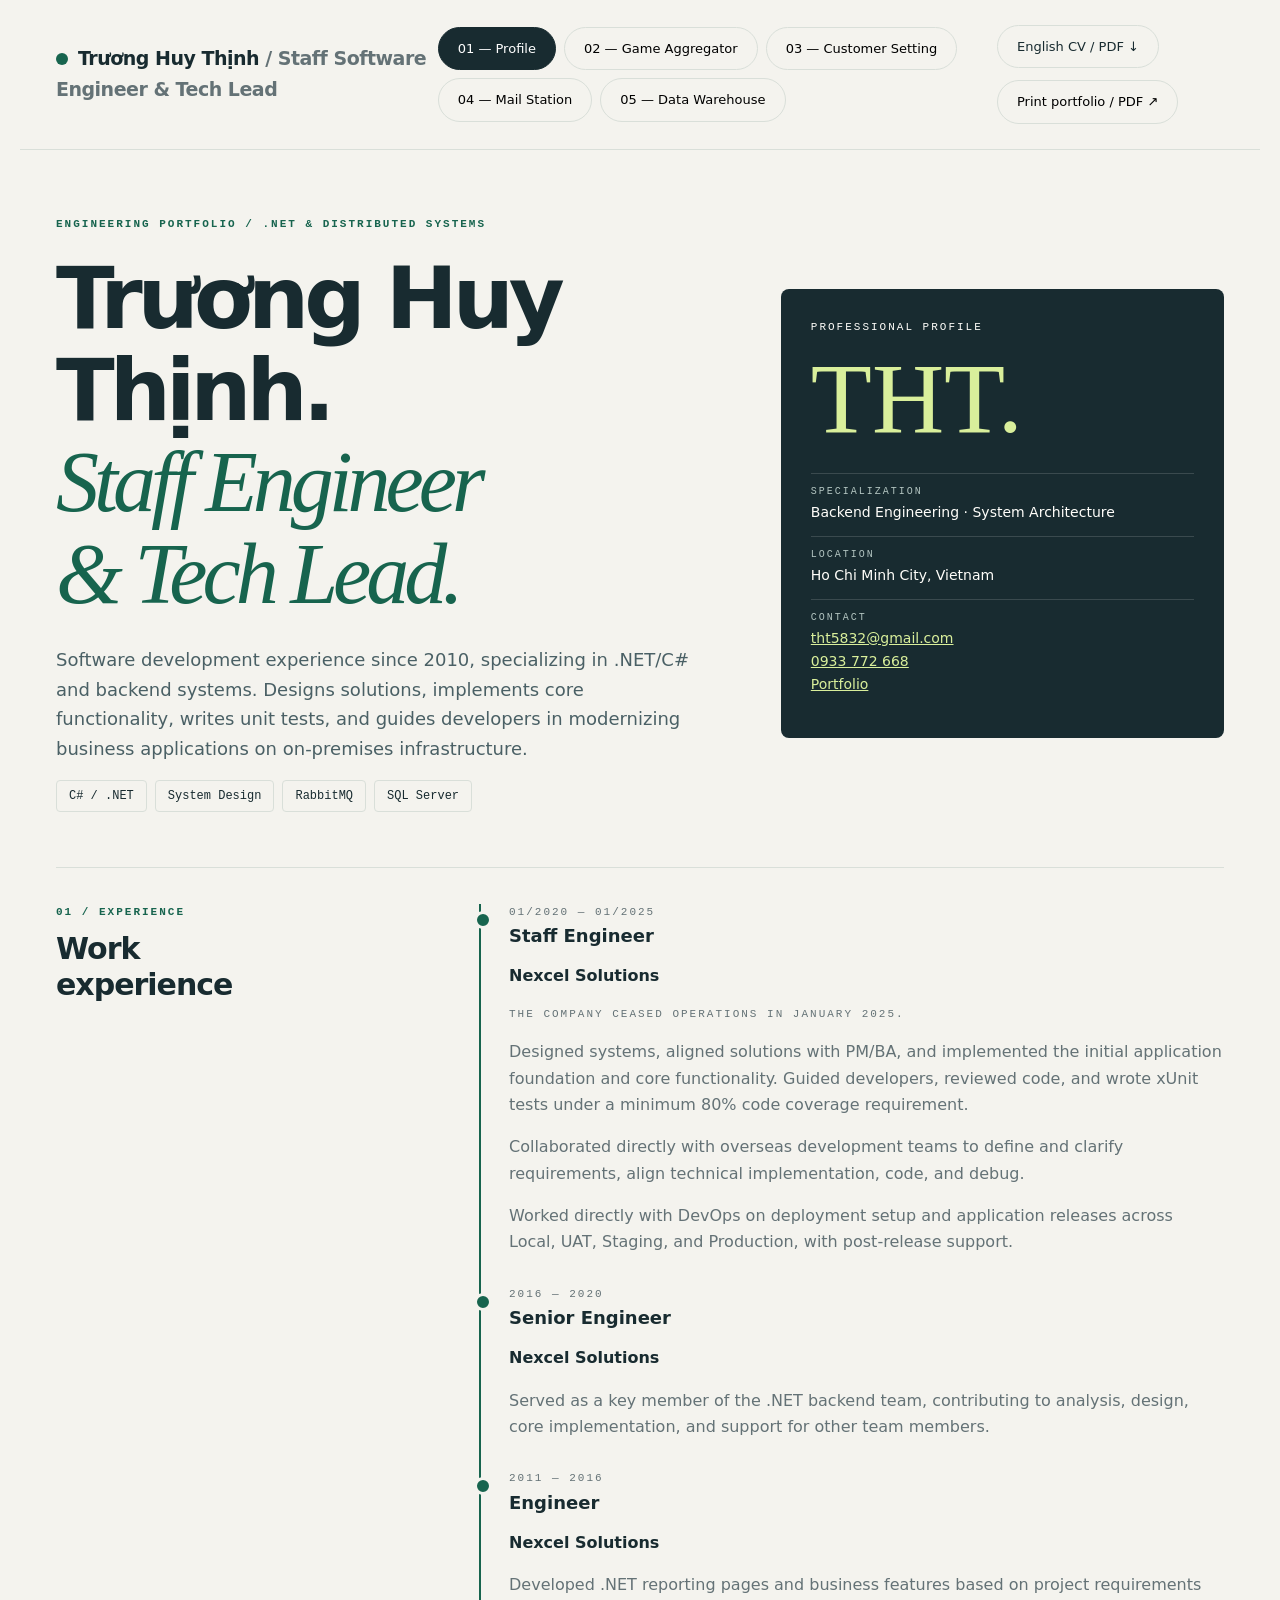
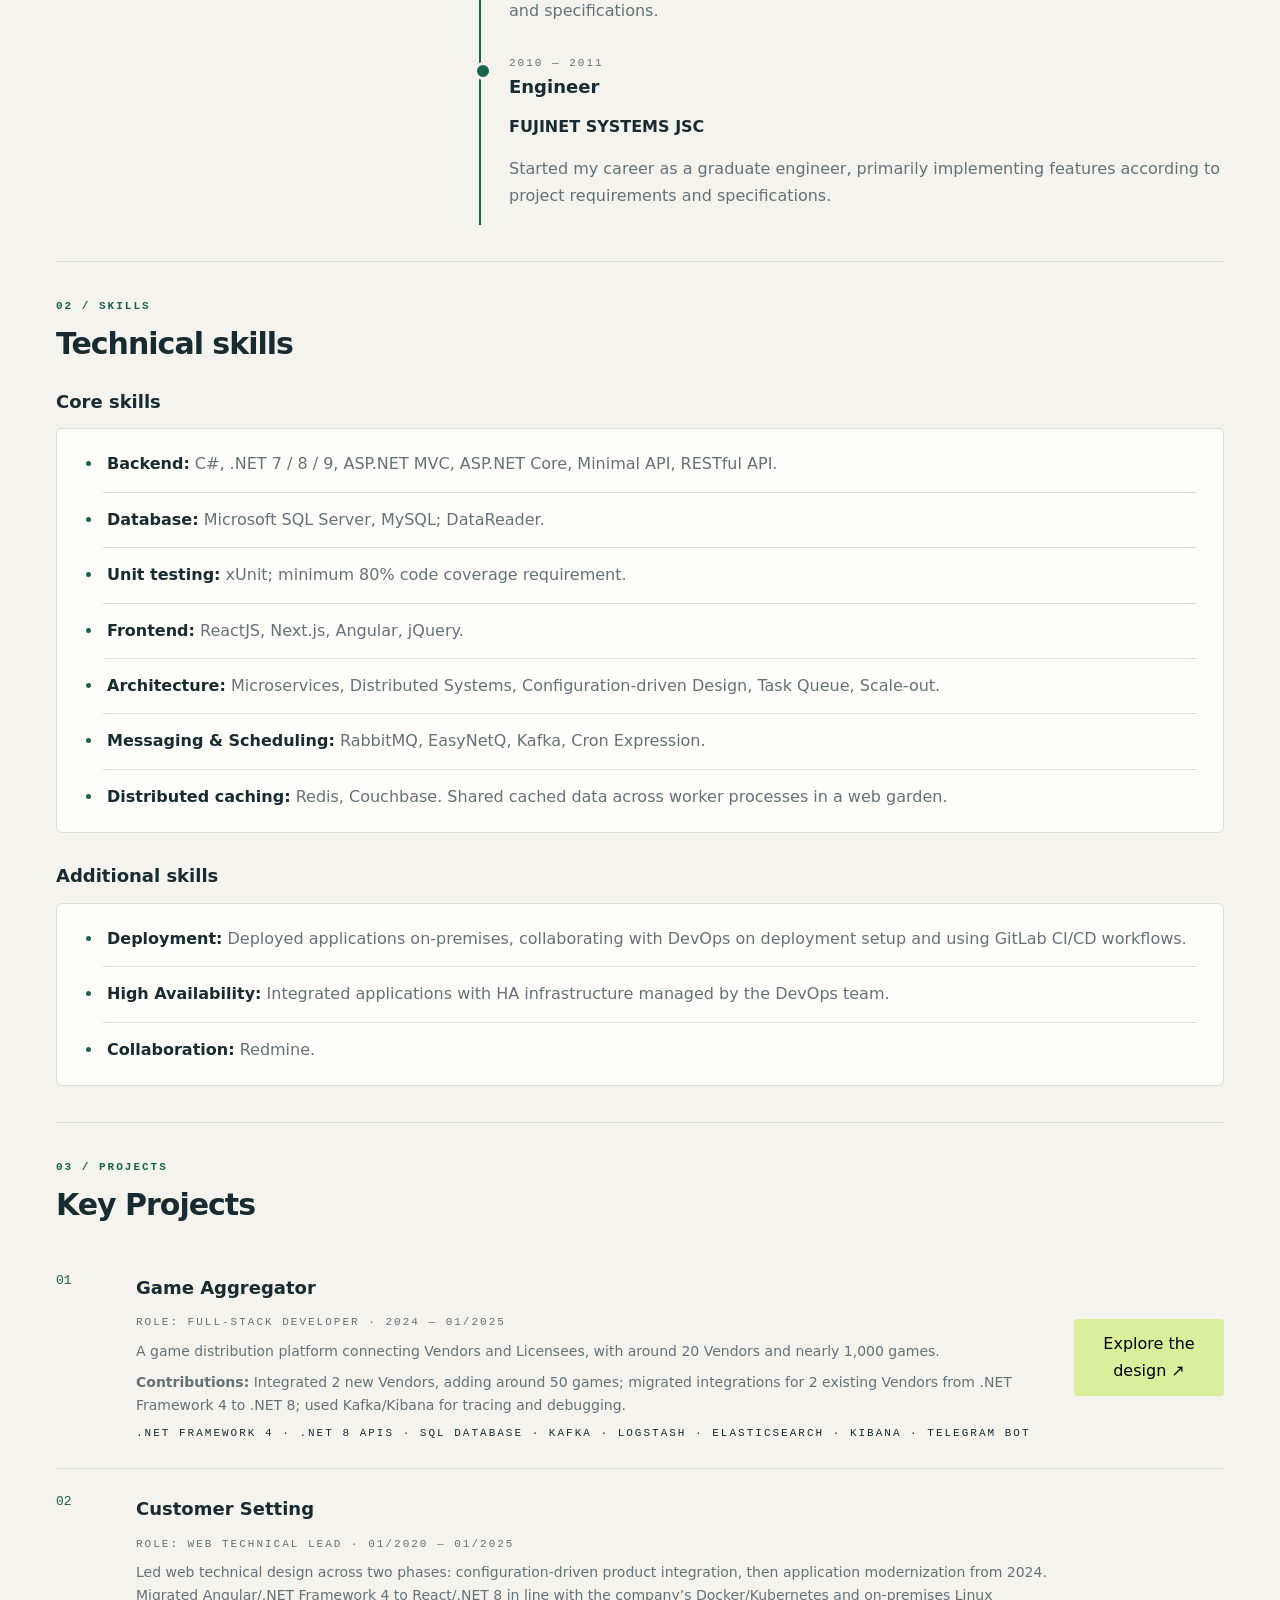
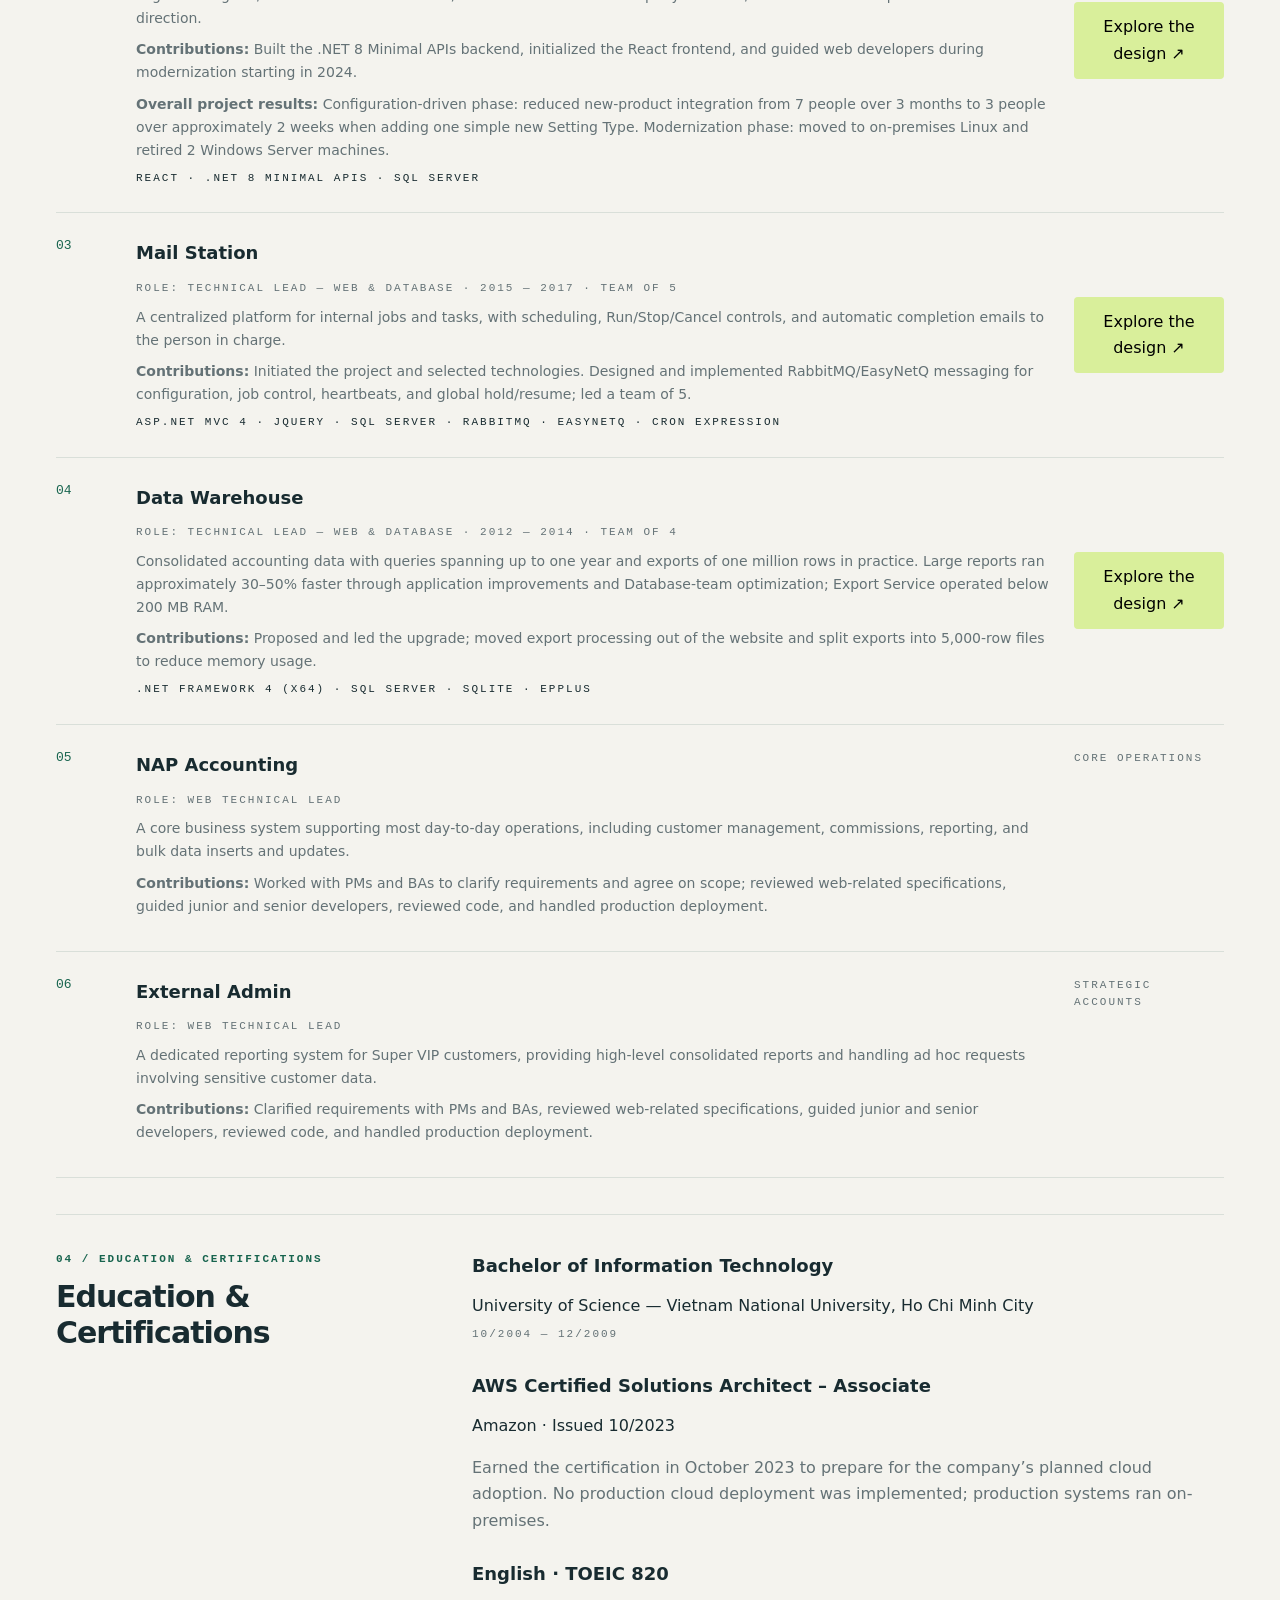
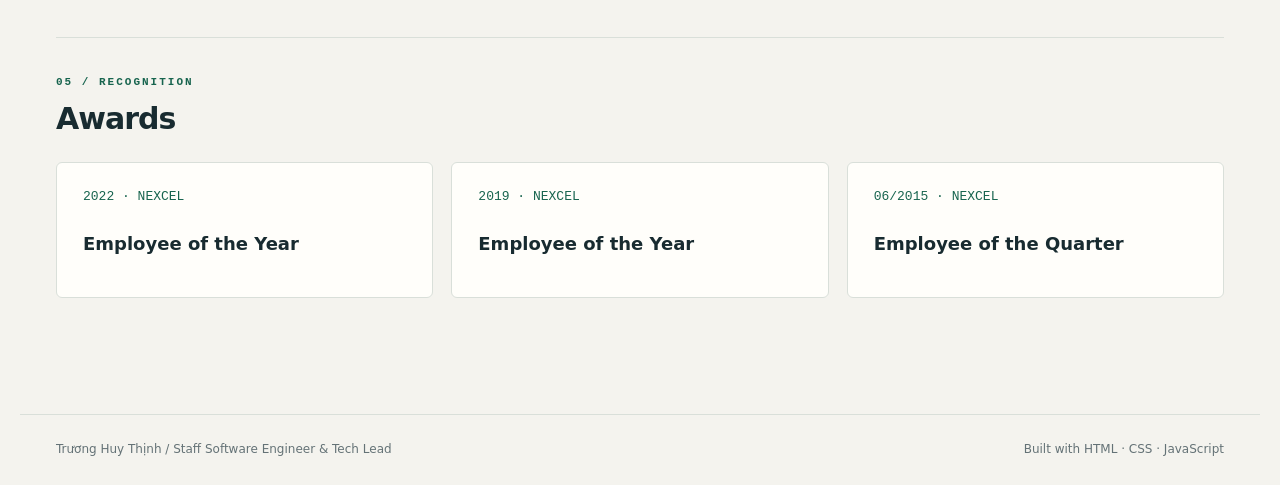
==== commit 4a9dc719: "Add Tech Lead to professional headline" ====
--- a/portfolio-v2/index.html
+++ b/portfolio-v2/index.html
@@ -23,9 +23,9 @@
 
 .ga-diagram{margin:20px 0}.ga-diagram svg{min-width:950px}@media print{#game-aggregator{break-before:page}.ga-diagram svg{min-width:0}}
 </style></head>
-<body><header><div class="brand"><i></i>Trương Huy Thịnh<span class="muted"> / Staff Software Engineer</span></div><nav role="tablist" aria-label="Portfolio"><button id="tab-profile" role="tab" aria-controls="profile" aria-selected="true" tabindex="0">01 — Profile</button><button id="tab-game-aggregator" role="tab" aria-controls="game-aggregator" aria-selected="false" tabindex="-1">02 — Game Aggregator</button><button id="tab-customer-setting" role="tab" aria-controls="customer-setting-case" aria-selected="false" tabindex="-1">03 — Customer Setting</button><button id="tab-mailstation" role="tab" aria-controls="mailstation" aria-selected="false" tabindex="-1">04 — Mail Station</button><button id="tab-warehouse" role="tab" aria-controls="warehouse" aria-selected="false" tabindex="-1">05 — Data Warehouse</button></nav><div class="header-actions"><a class="print cv-download" href="../output/pdf/Thinh-Truong-CV.pdf" download="Thinh-Truong-CV.pdf">English CV / PDF ↓</a><button class="print" onclick="printPortfolio()">Print portfolio / PDF ↗</button></div></header>
+<body><header><div class="brand"><i></i>Trương Huy Thịnh<span class="muted"> / Staff Software Engineer &amp; Tech Lead</span></div><nav role="tablist" aria-label="Portfolio"><button id="tab-profile" role="tab" aria-controls="profile" aria-selected="true" tabindex="0">01 — Profile</button><button id="tab-game-aggregator" role="tab" aria-controls="game-aggregator" aria-selected="false" tabindex="-1">02 — Game Aggregator</button><button id="tab-customer-setting" role="tab" aria-controls="customer-setting-case" aria-selected="false" tabindex="-1">03 — Customer Setting</button><button id="tab-mailstation" role="tab" aria-controls="mailstation" aria-selected="false" tabindex="-1">04 — Mail Station</button><button id="tab-warehouse" role="tab" aria-controls="warehouse" aria-selected="false" tabindex="-1">05 — Data Warehouse</button></nav><div class="header-actions"><a class="print cv-download" href="../output/pdf/Thinh-Truong-CV.pdf" download="Thinh-Truong-CV.pdf">English CV / PDF ↓</a><button class="print" onclick="printPortfolio()">Print portfolio / PDF ↗</button></div></header>
 <main><section id="profile" role="tabpanel" aria-labelledby="tab-profile">
-<div class="hero"><div><div class="eyebrow">Engineering portfolio / .NET & distributed systems</div><h1>Trương Huy Thịnh.<br><em>Staff Software<br>Engineer.</em></h1><p class="lead">Software development experience since 2010, specializing in .NET/C# and backend systems. Designs solutions, implements core functionality, writes unit tests, and guides developers in modernizing business applications on on-premises infrastructure.</p><div class="pills"><span class="pill">C# / .NET</span><span class="pill">System Design</span><span class="pill">RabbitMQ</span><span class="pill">SQL Server</span></div></div><aside class="identity"><div class="small">Professional profile</div><div class="monogram">THT.</div><dl><div><dt>Specialization</dt><dd>Backend Engineering · System Architecture</dd></div><div><dt>Location</dt><dd>Ho Chi Minh City, Vietnam</dd></div><div><dt>Contact</dt><dd><a style="color:var(--lime)" href="mailto:tht5832@gmail.com">tht5832@gmail.com</a><br><a style="color:var(--lime)" href="tel:+84933772668">0933 772 668</a><br><a style="color:var(--lime)" href="https://darkluker5832.github.io/my-cv/">Portfolio</a></dd></div></dl></aside></div>
+<div class="hero"><div><div class="eyebrow">Engineering portfolio / .NET & distributed systems</div><h1>Trương Huy Thịnh.<br><em>Staff Engineer<br>&amp; Tech Lead.</em></h1><p class="lead">Software development experience since 2010, specializing in .NET/C# and backend systems. Designs solutions, implements core functionality, writes unit tests, and guides developers in modernizing business applications on on-premises infrastructure.</p><div class="pills"><span class="pill">C# / .NET</span><span class="pill">System Design</span><span class="pill">RabbitMQ</span><span class="pill">SQL Server</span></div></div><aside class="identity"><div class="small">Professional profile</div><div class="monogram">THT.</div><dl><div><dt>Specialization</dt><dd>Backend Engineering · System Architecture</dd></div><div><dt>Location</dt><dd>Ho Chi Minh City, Vietnam</dd></div><div><dt>Contact</dt><dd><a style="color:var(--lime)" href="mailto:tht5832@gmail.com">tht5832@gmail.com</a><br><a style="color:var(--lime)" href="tel:+84933772668">0933 772 668</a><br><a style="color:var(--lime)" href="https://darkluker5832.github.io/my-cv/">Portfolio</a></dd></div></dl></aside></div>
 <section class="section split"><div><div class="eyebrow">01 / Experience</div><h2>Work<br>experience</h2></div><div class="timeline"><article><div class="small muted">01/2020 — 01/2025</div><h3>Staff Engineer</h3><p><b>Nexcel Solutions</b></p><p class="small muted">The company ceased operations in January 2025.</p><p class="muted">Designed systems, aligned solutions with PM/BA, and implemented the initial application foundation and core functionality. Guided developers, reviewed code, and wrote xUnit tests under a minimum 80% code coverage requirement.</p><p class="muted">Collaborated directly with overseas development teams to define and clarify requirements, align technical implementation, code, and debug.</p><p class="muted">Worked directly with DevOps on deployment setup and application releases across Local, UAT, Staging, and Production, with post-release support.</p></article><article style="margin-top:30px"><div class="small muted">2016 — 2020</div><h3>Senior Engineer</h3><p><b>Nexcel Solutions</b></p><p class="muted">Served as a key member of the .NET backend team, contributing to analysis, design, core implementation, and support for other team members.</p></article><article style="margin-top:30px"><div class="small muted">2011 — 2016</div><h3>Engineer</h3><p><b>Nexcel Solutions</b></p><p class="muted">Developed .NET reporting pages and business features based on project requirements and specifications.</p></article><article style="margin-top:30px"><div class="small muted">2010 — 2011</div><h3>Engineer</h3><p><b>FUJINET SYSTEMS JSC</b></p><p class="muted">Started my career as a graduate engineer, primarily implementing features according to project requirements and specifications.</p></article></div></section>
 <section class="section"><div class="eyebrow">02 / Skills</div><h2>Technical skills</h2><h3>Core skills</h3><ul class="tech-stacks"><li><strong>Backend:</strong> C#, .NET 7 / 8 / 9, ASP.NET MVC, ASP.NET Core, Minimal API, RESTful API.</li><li><strong>Database:</strong> Microsoft SQL Server, MySQL; DataReader.</li><li><strong>Unit testing:</strong> xUnit; <span>minimum 80% code coverage requirement.</span></li><li><strong>Frontend:</strong> ReactJS, Next.js, Angular, jQuery.</li><li><strong>Architecture:</strong> Microservices, Distributed Systems, Configuration-driven Design, Task Queue, Scale-out.</li><li><strong>Messaging & Scheduling:</strong> RabbitMQ, EasyNetQ, Kafka, Cron Expression.</li><li><strong>Distributed caching:</strong> Redis, Couchbase. <span>Shared cached data across worker processes in a web garden.</span></li></ul><h3 style="margin-top:28px">Additional skills</h3><ul class="tech-stacks"><li><strong>Deployment:</strong> <span>Deployed applications on-premises, collaborating with DevOps on deployment setup and using GitLab CI/CD workflows.</span></li><li><strong>High Availability:</strong> <span>Integrated applications with HA infrastructure managed by the DevOps team.</span></li><li><strong>Collaboration:</strong> Redmine.</li></ul></section>
 <section class="section"><div class="eyebrow">03 / Projects</div><h2>Key Projects</h2><article class="project"><span class="num">01</span><div><h3>Game Aggregator</h3><div class="small muted">Role: Full-stack Developer · 2024 — 01/2025</div><p>A game distribution platform connecting Vendors and Licensees, with around 20 Vendors and nearly 1,000 games.</p><p><b>Contributions:</b> Integrated 2 new Vendors, adding around 50 games; migrated integrations for 2 existing Vendors from .NET Framework 4 to .NET 8; used Kafka/Kibana for tracing and debugging.</p><div class="small">.NET Framework 4 · .NET 8 APIs · SQL Database · Kafka · Logstash · Elasticsearch · Kibana · Telegram Bot</div></div><button data-open-case="game-aggregator">Explore the design ↗</button></article><article class="project"><span class="num">02</span><div><h3 id="customer-setting">Customer Setting</h3><div class="small muted">Role: Web Technical Lead · 01/2020 — 01/2025</div>
@@ -44,7 +44,7 @@
 
 <section class="section split"><div><div class="eyebrow">04 / Education & Certifications</div><h2>Education &amp;<br>Certifications</h2></div><div><h3>Bachelor of Information Technology</h3><p>University of Science — Vietnam National University, Ho Chi Minh City<br><span class="small muted">10/2004 — 12/2009</span></p><h3 style="margin-top:25px">AWS Certified Solutions Architect – Associate</h3><p>Amazon · Issued 10/2023</p><p class="muted">Earned the certification in October 2023 to prepare for the company’s planned cloud adoption. No production cloud deployment was implemented; production systems ran on-premises.</p><h3 style="margin-top:25px">English · TOEIC 820</h3></div></section><section class="section"><div class="eyebrow">05 / Recognition</div><h2>Awards</h2><div class="grid3"><article class="card"><span class="num">2022 · NEXCEL</span><h3>Employee of the Year</h3></article><article class="card"><span class="num">2019 · NEXCEL</span><h3>Employee of the Year</h3></article><article class="card"><span class="num">06/2015 · NEXCEL</span><h3>Employee of the Quarter</h3></article></div></section>
 </section>
-<section id="game-aggregator" role="tabpanel" aria-labelledby="tab-game-aggregator" hidden><div class="title-row"><div><div class="eyebrow">Architecture case study / 01</div><h1 class="case-title">Game Aggregator<span style="color:var(--green)">.</span></h1><p class="lead">One game integration platform. Multiple Vendors and Licensees.</p><p class="small muted">Role: Full-stack Developer · 2024 — 01/2025</p></div><div class="pills"><span class="pill">.NET Framework 4</span><span class="pill">.NET 8 APIs</span><span class="pill">SQL Database</span><span class="pill">Kafka</span><span class="pill">Logstash / Elasticsearch / Kibana</span><span class="pill">Telegram Bot</span></div></div><section class="section" data-case-section="1"><div class="eyebrow">01 / Context &amp; current challenges</div><h2>Centralize game content from multiple providers</h2><p class="lead">The company licensed games from Vendors, combined them with internally developed games, and supplied them to Licensees/Partners. The overall platform covered around 20 Vendors and nearly 1,000 games across strategy, board games, card games, shooting, and other genres.</p><p>Each Licensee selected its own game offering based on strategy, performance, and campaigns rather than enabling the whole catalog. Integrating multiple Vendors and internal services made request tracing, result reconciliation, and billing verification important.</p></section>
+<section id="game-aggregator" role="tabpanel" aria-labelledby="tab-game-aggregator" hidden><div class="title-row"><div><h1 class="case-title">Game Aggregator<span style="color:var(--green)">.</span></h1><p class="lead">One game integration platform. Multiple Vendors and Licensees.</p><p class="small muted">Role: Full-stack Developer · 2024 — 01/2025</p></div><div class="pills"><span class="pill">.NET Framework 4</span><span class="pill">.NET 8 APIs</span><span class="pill">SQL Database</span><span class="pill">Kafka</span><span class="pill">Logstash / Elasticsearch / Kibana</span><span class="pill">Telegram Bot</span></div></div><section class="section" data-case-section="1"><div class="eyebrow">01 / Context &amp; current challenges</div><h2>Centralize game content from multiple providers</h2><p class="lead">The company licensed games from Vendors, combined them with internally developed games, and supplied them to Licensees/Partners. The overall platform covered around 20 Vendors and nearly 1,000 games across strategy, board games, card games, shooting, and other genres.</p><p>Each Licensee selected its own game offering based on strategy, performance, and campaigns rather than enabling the whole catalog. Integrating multiple Vendors and internal services made request tracing, result reconciliation, and billing verification important.</p></section>
 <section class="section" data-case-section="2"><div class="eyebrow">02 / Legacy system</div><h2>An existing platform with legacy integrations</h2><p>Game Aggregator was already operating when I joined and had been developed using .NET Framework 4. This legacy platform needed migration to .NET 8. Vendor games used their own technologies, such as Cocos, Unity, and other languages/engines. Game Aggregator integrated with Vendors and received game events; the Vendor game code was outside that migration scope.</p><p>My work focused on integrations, game-event ingestion, and modernization within the existing Game Aggregator architecture. I did not directly develop Game Portals or Vendor game source code.</p></section>
 <section class="section" data-case-section="3"><div class="eyebrow">03 / Improvement approach</div><h2>Extend integrations and modernize Game Aggregator</h2><div class="grid3"><article class="card"><h3>Integration &amp; migration</h3><p>Developed .NET 8 APIs to integrate 2 new Vendors and receive game events; migrated integrations for 2 existing Vendors from .NET Framework 4 to .NET 8.</p></article><article class="card"><h3>Cross-service tracing</h3><p>Services published trace events to Kafka. Logstash consumed them directly through its Kafka input, processed the logs, and sent them to Elasticsearch for storage and indexing. Kibana queried Elasticsearch to inspect requests, services, and parameters during debugging.</p></article><article class="card"><h3>Vendor-specific reconciliation</h3><p>Scheduled jobs compared Vendor, Game Aggregator, and Licensee data using Vendor-specific schedules. Mismatches triggered alerts to the relevant Telegram rooms for manual investigation.</p></article></div></section>
 <section class="section" data-case-section="4"><div class="eyebrow">04 / Individual contribution</div><h2>Full-stack development within the existing system</h2><p>As a full-stack developer, integrated 2 new Vendors with around 50 games and implemented event ingestion. Migrated the integrations for 2 existing Vendors from .NET Framework 4 to .NET 8. Used the existing tracing pipeline: services published to Kafka, Logstash consumed and sent logs to Elasticsearch, and Kibana supported investigation during implementation and debugging.</p><p>The architecture and tracing/reconciliation mechanisms were existing platform capabilities; my individual contribution focused on assigned integrations and changes.</p></section>
@@ -52,7 +52,7 @@
 <section class="section" data-case-section="6"><div class="eyebrow">06 / Outcome</div><h2>Integrated 2 new Vendors and migrated 2 existing Vendor integrations</h2><div class="grid3"><article class="card"><h3>2 new Vendors integrated</h3><p>Implemented Vendor integrations and game-event ingestion within the existing Game Aggregator platform.</p></article><article class="card"><h3>Around 50 games added</h3><p>Made the new Vendors’ games available through the platform as part of those integrations.</p></article><article class="card"><h3>2 Vendor integrations migrated</h3><p>Migrated existing Vendor integrations from .NET Framework 4 to .NET 8.</p></article></div><p class="legend">These results describe my integration work. Vendor teams developed the games; the overall platform scale is described in the project overview.</p></section>
 </section>
 <section id="customer-setting-case" role="tabpanel" aria-labelledby="tab-customer-setting" hidden>
-<div class="title-row"><div><div class="eyebrow">Architecture case study / 02</div><h1 class="case-title">Customer Setting<span style="color:var(--green)">.</span></h1><p class="lead">From per-product cloning to reusable Setting Types.</p><p class="small muted">Role: Web Technical Lead · 01/2020 — 01/2025</p></div><div class="pills"><span class="pill">React JS</span><span class="pill">.NET 8 LTS · Minimal APIs</span><span class="pill">SQL Server</span></div></div>
+<div class="title-row"><div><h1 class="case-title">Customer Setting<span style="color:var(--green)">.</span></h1><p class="lead">From per-product cloning to reusable Setting Types.</p><p class="small muted">Role: Web Technical Lead · 01/2020 — 01/2025</p></div><div class="pills"><span class="pill">React JS</span><span class="pill">.NET 8 LTS · Minimal APIs</span><span class="pill">SQL Server</span></div></div>
 <section class="section" data-case-section="1"><div class="eyebrow">01 / Context &amp; current challenges</div><h2>New product integration required extensive copying</h2><p class="lead">Customer Setting manages groups of business settings for each product. The legacy system expanded by cloning a similar product, duplicating shared logic and requiring changes and checks across multiple layers.</p><p>Before modernization, a new product required 3 developers, 2 QC engineers, and 2 Database Developers working full-time for 3 months. The goal was to reuse shared behavior and reduce integration effort.</p></section>
 <section class="section" data-case-section="2"><div class="eyebrow">02 / Legacy system</div><h2>Clone frontend, backend, and DB objects per product</h2><p>With Angular and .NET Framework 4, the team selected the closest existing product, cloned its database objects and frontend/backend code, then implemented the differences.</p><div class="diagram cs-diagram"><svg viewBox="0 0 1080 410" role="img" aria-labelledby="cs-old-component" font-family="system-ui"><title id="cs-old-component">Customer Setting — legacy components</title><defs><marker id="cs-old-component-arrow" markerWidth="9" markerHeight="9" refX="8" refY="4" orient="auto"><path d="M1 1L8 4L1 7" fill="none" stroke="#17644e" stroke-width="1.5"/></marker></defs><text x="25" y="30" font-size="17" fill="#182b30">Before: a separate implementation for each product</text><rect x="25" y="60" width="320" height="75" rx="7" fill="#f4f3ee" stroke="#aebeb5"/><text x="43" y="90" font-size="17" fill="#182b30">Product A · Angular</text><text x="43" y="119" font-size="13" fill="#182b30">Product-specific frontend</text><path d="M185 135L185 165" fill="none" stroke="#17644e" stroke-width="1.6" marker-end="url(#cs-old-component-arrow)"/><rect x="25" y="165" width="320" height="75" rx="7" fill="#f4f3ee" stroke="#aebeb5"/><text x="43" y="195" font-size="17" fill="#182b30">Product A · .NET Framework 4</text><text x="43" y="224" font-size="13" fill="#182b30">Product-specific backend</text><path d="M185 240L185 270" fill="none" stroke="#17644e" stroke-width="1.6" marker-end="url(#cs-old-component-arrow)"/><rect x="25" y="270" width="320" height="105" rx="7" fill="#f4f3ee" stroke="#aebeb5"/><text x="43" y="300" font-size="17" fill="#182b30">Product A · SQL Server</text><text x="43" y="329" font-size="13" fill="#182b30">Tables · Stored procedures</text><text x="43" y="354" font-size="13" fill="#182b30">Functions · Triggers</text><rect x="380" y="60" width="320" height="75" rx="7" fill="#f4f3ee" stroke="#aebeb5"/><text x="398" y="90" font-size="17" fill="#182b30">Product B · Angular</text><text x="398" y="119" font-size="13" fill="#182b30">Product-specific frontend</text><path d="M540 135L540 165" fill="none" stroke="#17644e" stroke-width="1.6" marker-end="url(#cs-old-component-arrow)"/><rect x="380" y="165" width="320" height="75" rx="7" fill="#f4f3ee" stroke="#aebeb5"/><text x="398" y="195" font-size="17" fill="#182b30">Product B · .NET Framework 4</text><text x="398" y="224" font-size="13" fill="#182b30">Product-specific backend</text><path d="M540 240L540 270" fill="none" stroke="#17644e" stroke-width="1.6" marker-end="url(#cs-old-component-arrow)"/><rect x="380" y="270" width="320" height="105" rx="7" fill="#f4f3ee" stroke="#aebeb5"/><text x="398" y="300" font-size="17" fill="#182b30">Product B · SQL Server</text><text x="398" y="329" font-size="13" fill="#182b30">Tables · Stored procedures</text><text x="398" y="354" font-size="13" fill="#182b30">Functions · Triggers</text><rect x="735" y="60" width="320" height="75" rx="7" fill="#f4f3ee" stroke="#aebeb5"/><text x="753" y="90" font-size="17" fill="#182b30">New Product · Angular</text><text x="753" y="119" font-size="13" fill="#182b30">Product-specific frontend</text><path d="M895 135L895 165" fill="none" stroke="#17644e" stroke-width="1.6" marker-end="url(#cs-old-component-arrow)"/><rect x="735" y="165" width="320" height="75" rx="7" fill="#f4f3ee" stroke="#aebeb5"/><text x="753" y="195" font-size="17" fill="#182b30">New Product · .NET Framework 4</text><text x="753" y="224" font-size="13" fill="#182b30">Product-specific backend</text><path d="M895 240L895 270" fill="none" stroke="#17644e" stroke-width="1.6" marker-end="url(#cs-old-component-arrow)"/><rect x="735" y="270" width="320" height="105" rx="7" fill="#f4f3ee" stroke="#aebeb5"/><text x="753" y="300" font-size="17" fill="#182b30">New Product · SQL Server</text><text x="753" y="329" font-size="13" fill="#182b30">Tables · Stored procedures</text><text x="753" y="354" font-size="13" fill="#182b30">Functions · Triggers</text></svg></div><p class="legend">Columns represent product-specific code and database objects; they do not imply separate databases or servers.</p><div class="grid3" style="margin-top:22px"><article class="card"><h3>Duplication across layers</h3><p>One integration involved Angular, backend code, tables, stored procedures, functions, and triggers.</p></article><article class="card"><h3>Fragmented maintenance</h3><p>The same behavior lived in multiple copies, increasing the number of places to check when shared business rules changed.</p></article><article class="card"><h3>Unclear reuse boundaries</h3><p>Product-specific behavior was mixed with reusable behavior, so each new branch carried another copy of the existing code.</p></article></div><h3>Legacy integration flow</h3><div class="diagram cs-diagram"><svg viewBox="0 0 1080 525" role="img" aria-labelledby="cs-old-sequence" font-family="system-ui"><title id="cs-old-sequence">Legacy product onboarding sequence</title><defs><marker id="cs-old-sequence-arrow" markerWidth="9" markerHeight="9" refX="8" refY="4" orient="auto"><path d="M1 1L8 4L1 7" fill="none" stroke="#17644e" stroke-width="1.5"/></marker></defs><rect x="15" y="15" width="210" height="55" rx="7" fill="#e3efcc" stroke="#aebeb5"/><text x="33" y="45" font-size="17" fill="#182b30">Developer</text><path d="M120 70V510" stroke="#aebeb5" stroke-dasharray="5 6"/><rect x="435" y="15" width="210" height="55" rx="7" fill="#f4f3ee" stroke="#aebeb5"/><text x="453" y="45" font-size="17" fill="#182b30">Existing Product</text><path d="M540 70V510" stroke="#aebeb5" stroke-dasharray="5 6"/><rect x="855" y="15" width="210" height="55" rx="7" fill="#f4f3ee" stroke="#aebeb5"/><text x="873" y="45" font-size="17" fill="#182b30">New Product</text><path d="M960 70V510" stroke="#aebeb5" stroke-dasharray="5 6"/><path d="M120 120L540 120" fill="none" stroke="#17644e" stroke-width="1.6" marker-end="url(#cs-old-sequence-arrow)"/><text x="330" y="108" text-anchor="middle" font-size="13" fill="#17644e">1. Select the closest existing product</text><path d="M540 196L960 196" fill="none" stroke="#17644e" stroke-width="1.6" marker-end="url(#cs-old-sequence-arrow)"/><text x="750" y="184" text-anchor="middle" font-size="13" fill="#17644e">2. Clone tables, procedures, functions, triggers</text><path d="M540 272L960 272" fill="none" stroke="#17644e" stroke-width="1.6" marker-end="url(#cs-old-sequence-arrow)"/><text x="750" y="260" text-anchor="middle" font-size="13" fill="#17644e">3. Clone Angular frontend and .NET 4 backend</text><path d="M120 348L960 348" fill="none" stroke="#17644e" stroke-width="1.6" marker-end="url(#cs-old-sequence-arrow)"/><text x="540" y="336" text-anchor="middle" font-size="13" fill="#17644e">4. Implement business differences</text><path d="M120 424L960 424" fill="none" stroke="#17644e" stroke-width="1.6" marker-end="url(#cs-old-sequence-arrow)"/><text x="540" y="412" text-anchor="middle" font-size="13" fill="#17644e">5. Verify and deploy the new product branch</text></svg></div></section>
 <section class="section" data-case-section="3"><div class="eyebrow">03 / Improvement approach</div><h2>Reuse Setting Types instead of cloning products</h2><p>Phase 1 — through early 2024: replaced per-product cloning with Product ID → Setting Type ID configuration. The integration staffing and lead-time improvements below belong to this phase.</p><p>Phase 2 — from 2024: modernized to React/.NET 8 in line with the company’s Docker/Kubernetes direction, moved to on-premises Linux, and retired 2 Windows Server machines.</p><div class="grid3"><article class="card"><h3>Separate units of behavior</h3><p>Each Setting Type has an identifier and an implementation shared across products; unsupported behavior is added only when needed.</p></article><article class="card"><h3>Map through configuration</h3><p>A Product ID maps to a set of Setting Type IDs. When all types exist, a product is added through mapping configuration instead of copying application layers.</p></article><article class="card"><h3>Modernize the web application</h3><p>Migrated Angular and .NET Framework 4 to React and .NET 8 Minimal APIs, combining shared design with collaboration across Database, QC, and PM/BA.</p></article></div></section>
@@ -60,7 +60,7 @@
 <section class="section" data-case-section="5"><div class="eyebrow">05 / New system</div><h2>A shared application configured per product</h2><p>After modernization, Customer Setting ran on on-premises Linux in line with the company’s Docker/Kubernetes direction; 2 legacy Windows Server machines were retired. The diagram below shows logical application components, not Kubernetes topology.</p><p>Each product and Setting Type has its own ID. Commission, Position Taking, and Max per Games are examples of Setting Types; a product combines multiple types according to its business needs.</p><div class="diagram cs-diagram"><svg viewBox="0 0 1080 560" role="img" aria-labelledby="cs-new-component" font-family="system-ui"><title id="cs-new-component">Customer Setting — configuration-driven components</title><defs><marker id="cs-new-component-arrow" markerWidth="9" markerHeight="9" refX="8" refY="4" orient="auto"><path d="M1 1L8 4L1 7" fill="none" stroke="#17644e" stroke-width="1.5"/></marker></defs><rect x="330" y="20" width="420" height="85" rx="7" fill="#e3efcc" stroke="#aebeb5"/><text x="348" y="50" font-size="17" fill="#182b30">«component» React JS</text><text x="348" y="79" font-size="13" fill="#182b30">Customer Setting frontend</text><path d="M540 105L540 140" fill="none" stroke="#17644e" stroke-width="1.6" marker-end="url(#cs-new-component-arrow)"/><rect x="225" y="140" width="630" height="90" rx="7" fill="#e3efcc" stroke="#aebeb5"/><text x="243" y="170" font-size="17" fill="#182b30">«component» .NET 8 LTS · Minimal APIs</text><text x="243" y="199" font-size="13" fill="#182b30">Shared backend · Product ID + Setting Type ID</text><path d="M380 230L230 280" fill="none" stroke="#17644e" stroke-width="1.6" marker-end="url(#cs-new-component-arrow)"/><path d="M700 230L820 280" fill="none" stroke="#17644e" stroke-width="1.6" marker-end="url(#cs-new-component-arrow)"/><rect x="20" y="280" width="420" height="120" rx="7" fill="#f4f3ee" stroke="#aebeb5"/><text x="38" y="310" font-size="17" fill="#182b30">«logical component» Setting Types</text><text x="38" y="339" font-size="13" fill="#182b30">Commission · Position Taking · Max per Games</text><text x="38" y="364" font-size="13" fill="#182b30">Reusable implementations by Setting Type ID</text><rect x="580" y="280" width="480" height="120" rx="7" fill="#e3efcc" stroke="#aebeb5"/><text x="598" y="310" font-size="17" fill="#182b30">«configuration» Product → Setting Types</text><text x="598" y="339" font-size="13" fill="#182b30">Product ID: 20</text><text x="598" y="364" font-size="13" fill="#182b30">Setting Type IDs: [1, 3, 9, 12]</text><path d="M230 400L400 445" fill="none" stroke="#17644e" stroke-width="1.6" marker-end="url(#cs-new-component-arrow)"/><path d="M820 400L680 445" fill="none" stroke="#17644e" stroke-width="1.6" marker-end="url(#cs-new-component-arrow)"/><rect x="225" y="445" width="630" height="80" rx="7" fill="#f4f3ee" stroke="#aebeb5"/><text x="243" y="475" font-size="17" fill="#182b30">«database» Microsoft SQL Server</text><text x="243" y="504" font-size="13" fill="#182b30">Customer Setting data and configuration</text></svg></div><p class="legend">This logical component diagram shows responsibilities and configuration relationships, not deployment topology or a physical schema. IDs 1, 3, 9, and 12 are illustrative and are not mapped to specific type names.</p><h3>New integration flow</h3><p>With the legacy approach, even cloning a similar product required retesting all copied code. With the new approach, when all required Setting Types are already supported, onboarding only adds product mapping configuration; it requires no code changes or full retesting of the shared code as a separate cloned branch.</p><div class="diagram cs-diagram"><svg viewBox="0 0 1080 525" role="img" aria-labelledby="cs-new-sequence" font-family="system-ui"><title id="cs-new-sequence">Configuration-driven product onboarding sequence</title><defs><marker id="cs-new-sequence-arrow" markerWidth="9" markerHeight="9" refX="8" refY="4" orient="auto"><path d="M1 1L8 4L1 7" fill="none" stroke="#17644e" stroke-width="1.5"/></marker></defs><rect x="15" y="15" width="210" height="55" rx="7" fill="#e3efcc" stroke="#aebeb5"/><text x="33" y="45" font-size="17" fill="#182b30">Developer</text><path d="M120 70V510" stroke="#aebeb5" stroke-dasharray="5 6"/><rect x="435" y="15" width="210" height="55" rx="7" fill="#f4f3ee" stroke="#aebeb5"/><text x="453" y="45" font-size="17" fill="#182b30">Setting Types</text><path d="M540 70V510" stroke="#aebeb5" stroke-dasharray="5 6"/><rect x="855" y="15" width="210" height="55" rx="7" fill="#f4f3ee" stroke="#aebeb5"/><text x="873" y="45" font-size="17" fill="#182b30">Product Config</text><path d="M960 70V510" stroke="#aebeb5" stroke-dasharray="5 6"/><path d="M120 120L540 120" fill="none" stroke="#17644e" stroke-width="1.6" marker-end="url(#cs-new-sequence-arrow)"/><text x="330" y="108" text-anchor="middle" font-size="13" fill="#17644e">1. Identify required Setting Types</text><path d="M540 196L120 196" fill="none" stroke="#17644e" stroke-width="1.6" marker-end="url(#cs-new-sequence-arrow)"/><text x="330" y="184" text-anchor="middle" font-size="13" fill="#17644e">2. Check existing types</text><path d="M120 272L540 272" fill="none" stroke="#17644e" stroke-width="1.6" marker-end="url(#cs-new-sequence-arrow)"/><text x="330" y="260" text-anchor="middle" font-size="13" fill="#17644e">3. If missing: assign an ID and implement a new type</text><path d="M120 348L960 348" fill="none" stroke="#17644e" stroke-width="1.6" marker-end="url(#cs-new-sequence-arrow)"/><text x="540" y="336" text-anchor="middle" font-size="13" fill="#17644e">4. Add Product 20 → [1, 3, 9, 12]</text><path d="M960 424L540 424" fill="none" stroke="#17644e" stroke-width="1.6" marker-end="url(#cs-new-sequence-arrow)"/><text x="750" y="412" text-anchor="middle" font-size="13" fill="#17644e">5. Reuse implementations of existing types</text></svg></div><p class="legend">This is the development team’s product-onboarding flow, not an API runtime trace. If all required Setting Types already exist, the new-type implementation step is skipped.</p><div class="grid3" style="margin-top:22px"><article class="card"><h3>Product ID</h3><p>Identifies the product independently of the combination of Setting Types it uses.</p></article><article class="card"><h3>Setting Type ID</h3><p>Identifies a type of behavior reusable across products. A new type needs to be created and implemented once.</p></article><article class="card"><h3>Mapping configuration</h3><p>For example, Product 20 uses [1, 3, 9, 12]. For supported types, onboarding adds configuration instead of cloning every layer.</p></article></div></section>
 <section class="section" data-case-section="6"><div class="eyebrow">06 / Outcome</div><h2>Outcomes by phase</h2><p class="legend">The configuration-driven phase reduced product integration effort; modernization from 2024 moved the system to on-premises Linux.</p><h3>Phase 1: reduced product integration effort</h3><p><b>Overall project results:</b> Web Development, Database, QC, and PM/BA are separate teams. Personal responsibility focused on web technical design and implementation; the results below reflect the combined project effort.</p><div class="grid3"><article class="card"><span class="num">Before modernization</span><h3>3 dev · 2 QC · 2 Database Developer</h3><p>3 months · full-time / new product</p></article><article class="card"><span class="num">One simple new Setting Type</span><h3>1 dev · 1 QC · 1 Database Developer</h3><p>Approximately 2 weeks / new product</p></article><article class="card"><span class="num">All Setting Types reused</span><h3>1 QC engineer · Developer supports deployment</h3><p>Approximately 1 week / new product</p><p>Only mapping configuration and light testing are needed; no new Setting Type implementation is required.</p></article></div><p>Reported overall integration scope: around 20 new products.</p><p class="lead">Products sharing supported business behavior were integrated through configuration. New code was reserved for unsupported Setting Types or product-specific behavior, rather than copying an entire existing product.</p><article class="card" style="margin-top:22px"><h3>Phase 2: retired 2 Windows Server machines</h3><p>The system moved to on-premises Linux and retired 2 legacy Windows Server machines, reducing the Windows infrastructure maintained for the project.</p></article></section>
 </section>
-<section id="mailstation" role="tabpanel" aria-labelledby="tab-mailstation" hidden><div class="title-row"><div><div class="eyebrow">Architecture case study / 03</div><h1 class="case-title">Mail Station<span style="color:var(--green)">.</span></h1><p class="lead">Centralized management.<br>Distributed execution by team.</p><p class="small muted">Role: Technical Lead — Web &amp; Database · 2015 — 2017 · Team of 5</p></div><div class="pills"><span class="pill">RabbitMQ + EasyNetQ</span><span class="pill">Request / Response</span><span class="pill">Pub / Sub</span></div></div>
+<section id="mailstation" role="tabpanel" aria-labelledby="tab-mailstation" hidden><div class="title-row"><div><h1 class="case-title">Mail Station<span style="color:var(--green)">.</span></h1><p class="lead">Centralized management.<br>Distributed execution by team.</p><p class="small muted">Role: Technical Lead — Web &amp; Database · 2015 — 2017 · Team of 5</p></div><div class="pills"><span class="pill">RabbitMQ + EasyNetQ</span><span class="pill">Request / Response</span><span class="pill">Pub / Sub</span></div></div>
 <section class="section" data-case-section="1"><div class="eyebrow">01 / Context &amp; current challenges</div><h2>Distributed jobs without a central view</h2><p class="lead">Each team managed internal jobs with its own tools. When jobs for a partner needed to be reviewed or stopped, the company lacked a central inventory to identify every active task.</p><p>When a partner contract ended, the lack of a central job inventory made it difficult to identify and stop every related task, creating a risk of continued data delivery after the contract had expired.</p></section>
 <section class="section" data-case-section="2"><div class="eyebrow">02 / Legacy system</div><h2>Team-owned scheduling and operations</h2><div class="grid3"><article class="card"><h3>Team jobs</h3><p>Teams primarily used Windows Task Scheduler for internal tasks, with schedules and operations spread across teams.</p></article><article class="card"><h3>Database team jobs</h3><p>The Database team used SQL Server Agent and Database Mail to email results after job completion.</p></article><article class="card"><h3>No shared inventory</h3><p>There was no shared administration page to search by partner, monitor status, and control all internal jobs.</p></article></div></section>
 <section class="section" data-case-section="3"><div class="eyebrow">03 / Improvement approach</div><h2>Central administration, execution at the Client</h2><div class="grid3"><article class="card"><h3>One configuration source</h3><p>Admin stores job information, cron, email configuration, and team permissions in SQL Server; Clients fetch current configuration at startup.</p></article><article class="card"><h3>Messaging-based control</h3><p>Request/Response retrieves job information. Pub/Sub carries cron changes and Run/Stop/Cancel commands; business logic remains in the Client JobTask.</p></article><article class="card"><h3>Availability monitoring</h3><p>Clients send a heartbeat every minute. Job List shows Not Available when the latest heartbeat is more than 5 minutes old.</p></article></div></section>
@@ -99,7 +99,7 @@
 <section class="section" data-case-section="6"><div class="eyebrow">06 / Outcome</div><h2>Company-wide internal job management on one page</h2><div class="comparison"><table><thead><tr><th scope="col">Criterion</th><th scope="col">Before modernization</th><th scope="col">After modernization</th></tr></thead><tbody><tr><th scope="row">Discovery</th><td>Jobs scattered across teams and tools</td><td>One Admin page for all internal jobs</td></tr><tr><th scope="row">Partner contract termination</th><td>Difficult to identify all jobs still sending data</td><td>Search/filter by partner name to identify and disable related jobs</td></tr><tr><th scope="row">Operations</th><td>No shared monitoring and control page</td><td>Central schedules, Run/Stop/Cancel, and heartbeat status</td></tr></tbody></table></div></section>
 </section>
 <section id="warehouse" role="tabpanel" aria-labelledby="tab-warehouse" hidden>
-<div class="title-row"><div><div class="eyebrow">Architecture case study / 04</div><h1 class="case-title">Data Warehouse<span style="color:var(--green)">.</span></h1><p class="lead">Consolidated accounting data.<br>Queue-based Excel exports.</p><p class="small muted">Role: Technical Lead — Web &amp; Database · 2012 — 2014 · Team of 4</p></div><div class="pills"><span class="pill">.NET Framework 4 (x64)</span><span class="pill">SQL Server</span><span class="pill">SQLite Queue</span><span class="pill">Async Excel Export · EPPlus</span></div></div>
+<div class="title-row"><div><h1 class="case-title">Data Warehouse<span style="color:var(--green)">.</span></h1><p class="lead">Consolidated accounting data.<br>Queue-based Excel exports.</p><p class="small muted">Role: Technical Lead — Web &amp; Database · 2012 — 2014 · Team of 4</p></div><div class="pills"><span class="pill">.NET Framework 4 (x64)</span><span class="pill">SQL Server</span><span class="pill">SQLite Queue</span><span class="pill">Async Excel Export · EPPlus</span></div></div>
 <section class="section" data-case-section="1"><div class="eyebrow">01 / Context &amp; current challenges</div><h2>Large exports disrupted the website</h2><p class="lead">The system consolidated accounting data and exported Excel reports. Large exports frequently caused OutOfMemoryException, forcing DBAs to query and deliver customer data manually.</p><p>Concurrent exports made the website unresponsive, overloaded the server, and affected other websites on the same host. Queries spanning more than three months could take over 10 minutes; the original developers had left, making legacy analysis harder.</p></section>
 <section class="section" data-case-section="2"><div class="eyebrow">02 / Legacy system</div><h2>Queries and Excel generation inside the web process</h2><p>The website ran queries and generated Excel in the web-serving process. A DataSet loaded the entire result into memory before writing files; the Windows 32-bit environment made memory limits a critical bottleneck.</p><div class="diagram sequence-diagram"><svg viewBox="0 0 1100 495" role="img" aria-labelledby="dw-legacy-title"><title id="dw-legacy-title">Legacy export flow</title><defs><marker id="dw-legacy-arrow" markerWidth="9" markerHeight="9" refX="8" refY="4" orient="auto"><path d="M1 1L8 4L1 7" fill="none" stroke="#17644e" stroke-width="1.5"/></marker></defs><rect x="15.0" y="15" width="230" height="52" rx="6" fill="#e3efcc" stroke="#aebeb5"/><text x="130.0" y="47" text-anchor="middle" class="seq-actor">User</text><path d="M130.0 67V480" stroke="#b8c5bc" stroke-dasharray="5 6"/><rect x="435.0" y="15" width="230" height="52" rx="6" fill="#f4f3ee" stroke="#aebeb5"/><text x="550.0" y="47" text-anchor="middle" class="seq-actor">Website / web process</text><path d="M550.0 67V480" stroke="#b8c5bc" stroke-dasharray="5 6"/><rect x="855.0" y="15" width="230" height="52" rx="6" fill="#f4f3ee" stroke="#aebeb5"/><text x="970.0" y="47" text-anchor="middle" class="seq-actor">SQL database</text><path d="M970.0 67V480" stroke="#b8c5bc" stroke-dasharray="5 6"/><path d="M130.0 120H550.0" fill="none" stroke="#17644e" stroke-width="1.5" marker-end="url(#dw-legacy-arrow)"/><text x="340.0" y="108" text-anchor="middle" class="seq-label">1. Submit export request</text><path d="M550.0 196H970.0" fill="none" stroke="#17644e" stroke-width="1.5" marker-end="url(#dw-legacy-arrow)"/><text x="760.0" y="184" text-anchor="middle" class="seq-label">2. Query report data</text><path d="M970.0 272H550.0" fill="none" stroke="#17644e" stroke-width="1.5" marker-end="url(#dw-legacy-arrow)"/><text x="760.0" y="260" text-anchor="middle" class="seq-label">3. Load all results into a DataSet</text><path d="M550.0 348h65v24h-65" fill="none" stroke="#17644e" stroke-width="1.5" marker-end="url(#dw-legacy-arrow)"/><text x="562.0" y="336" text-anchor="start" class="seq-label">4. Generate Excel inside web process</text><path d="M550.0 424H130.0" fill="none" stroke="#17644e" stroke-width="1.5" marker-end="url(#dw-legacy-arrow)"/><text x="340.0" y="412" text-anchor="middle" class="seq-label">5. Return file; may run out of memory</text></svg></div></section>
 <section class="section" data-case-section="3"><div class="eyebrow">03 / Improvement approach</div><h2>Separate exports from the website and bound memory use</h2><div class="grid3"><article class="card"><h3>Queue and Export Service</h3><p>The website writes requests to a SQLite queue. Two Export Services on two servers process requests, isolating heavy work from the web process.</p></article><article class="card"><h3>Query the relevant data</h3><p>The Database team split data by age across three databases on three servers and tuned stored procedures. Export Service queries the relevant databases concurrently for the report period.</p></article><article class="card"><h3>Stream rows and split files</h3><p>DataReader reads one record at a time; each Excel file contains at most 5,000 rows. Files are zipped and delivered through an emailed download link.</p></article></div></section>
@@ -141,7 +141,7 @@
 <section class="section" data-case-section="6"><div class="eyebrow">06 / Outcome</div><h2>One million rows exported with memory below 200 MB</h2><div class="grid3"><article class="card"><h3>Approximately 30–50% faster</h3><p>Large reports ran faster through data splitting, concurrent queries across three servers, and stored-procedure tuning by the Database team. This was a combined project result.</p></article><article class="card"><h3>Below 200 MB RAM</h3><p>Export Service operated steadily below 200 MB RAM; OutOfMemoryException no longer occurred in the reported operation.</p></article><article class="card"><h3>One million rows in practice</h3><p>Exported one million rows into 200 Excel files of 5,000 rows each, compressed into a ZIP of a few tens of MB, and emailed the download link.</p></article></div><div class="comparison"><table><thead><tr><th scope="col">Criterion</th><th scope="col">Before modernization</th><th scope="col">After modernization</th></tr></thead><tbody><tr><th scope="row">Export processing</th><td>Query and file generation inside the web process</td><td>Export Service processes requests through a SQLite queue</td></tr><tr><th scope="row">Memory</th><td>Load all results; frequent out-of-memory failures</td><td>DataReader + 5,000-row files; service below 200 MB RAM</td></tr><tr><th scope="row">Delivery</th><td>DBAs manually queried and delivered data after export failures</td><td>Automatically ZIP files and email the download link</td></tr></tbody></table></div><p class="legend">Performance and memory figures are approximate observations from reported operation.</p></section>
 </section>
 </main>
-<footer><span>Trương Huy Thịnh / Staff Software Engineer</span><span>Built with HTML · CSS · JavaScript</span></footer>
+<footer><span>Trương Huy Thịnh / Staff Software Engineer &amp; Tech Lead</span><span>Built with HTML · CSS · JavaScript</span></footer>
 <script>
 function printPortfolio(){document.body.dataset.printMode='portfolio';window.print()}
 window.addEventListener('afterprint',()=>{delete document.body.dataset.printMode});
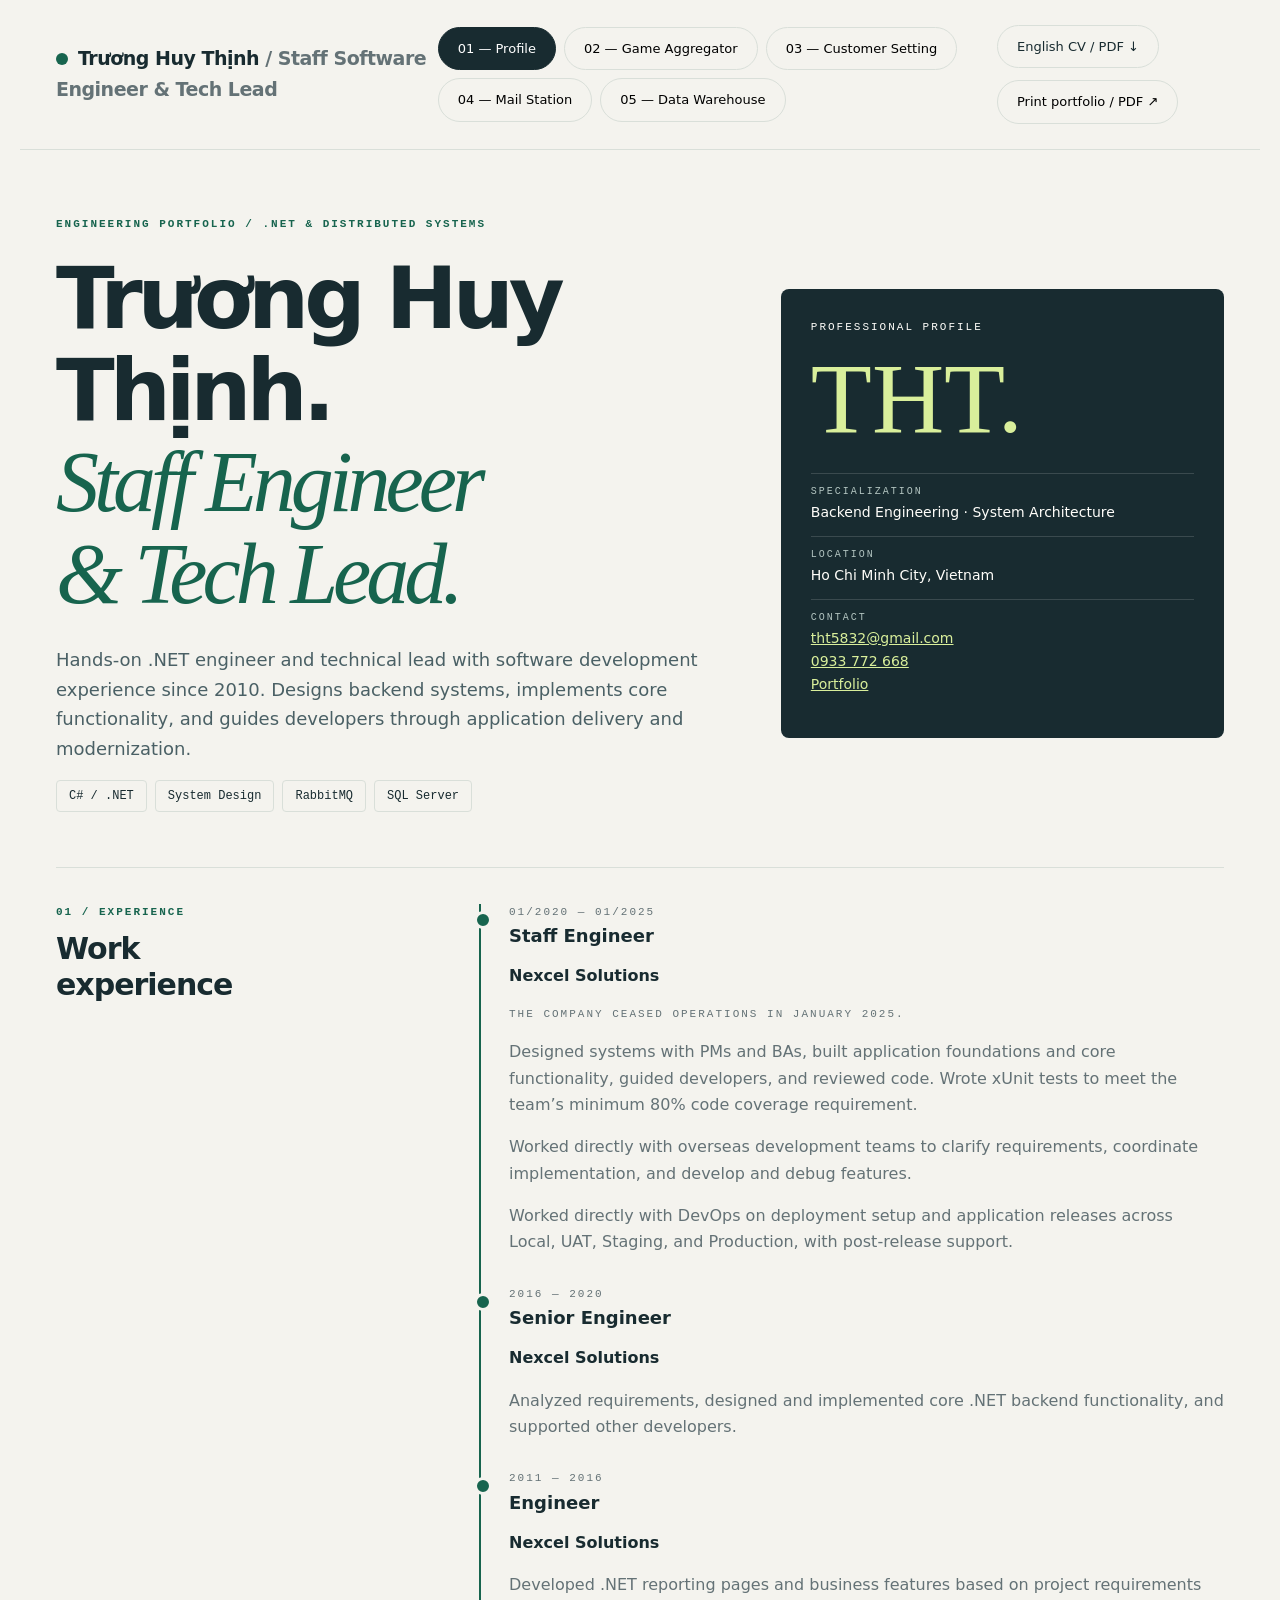
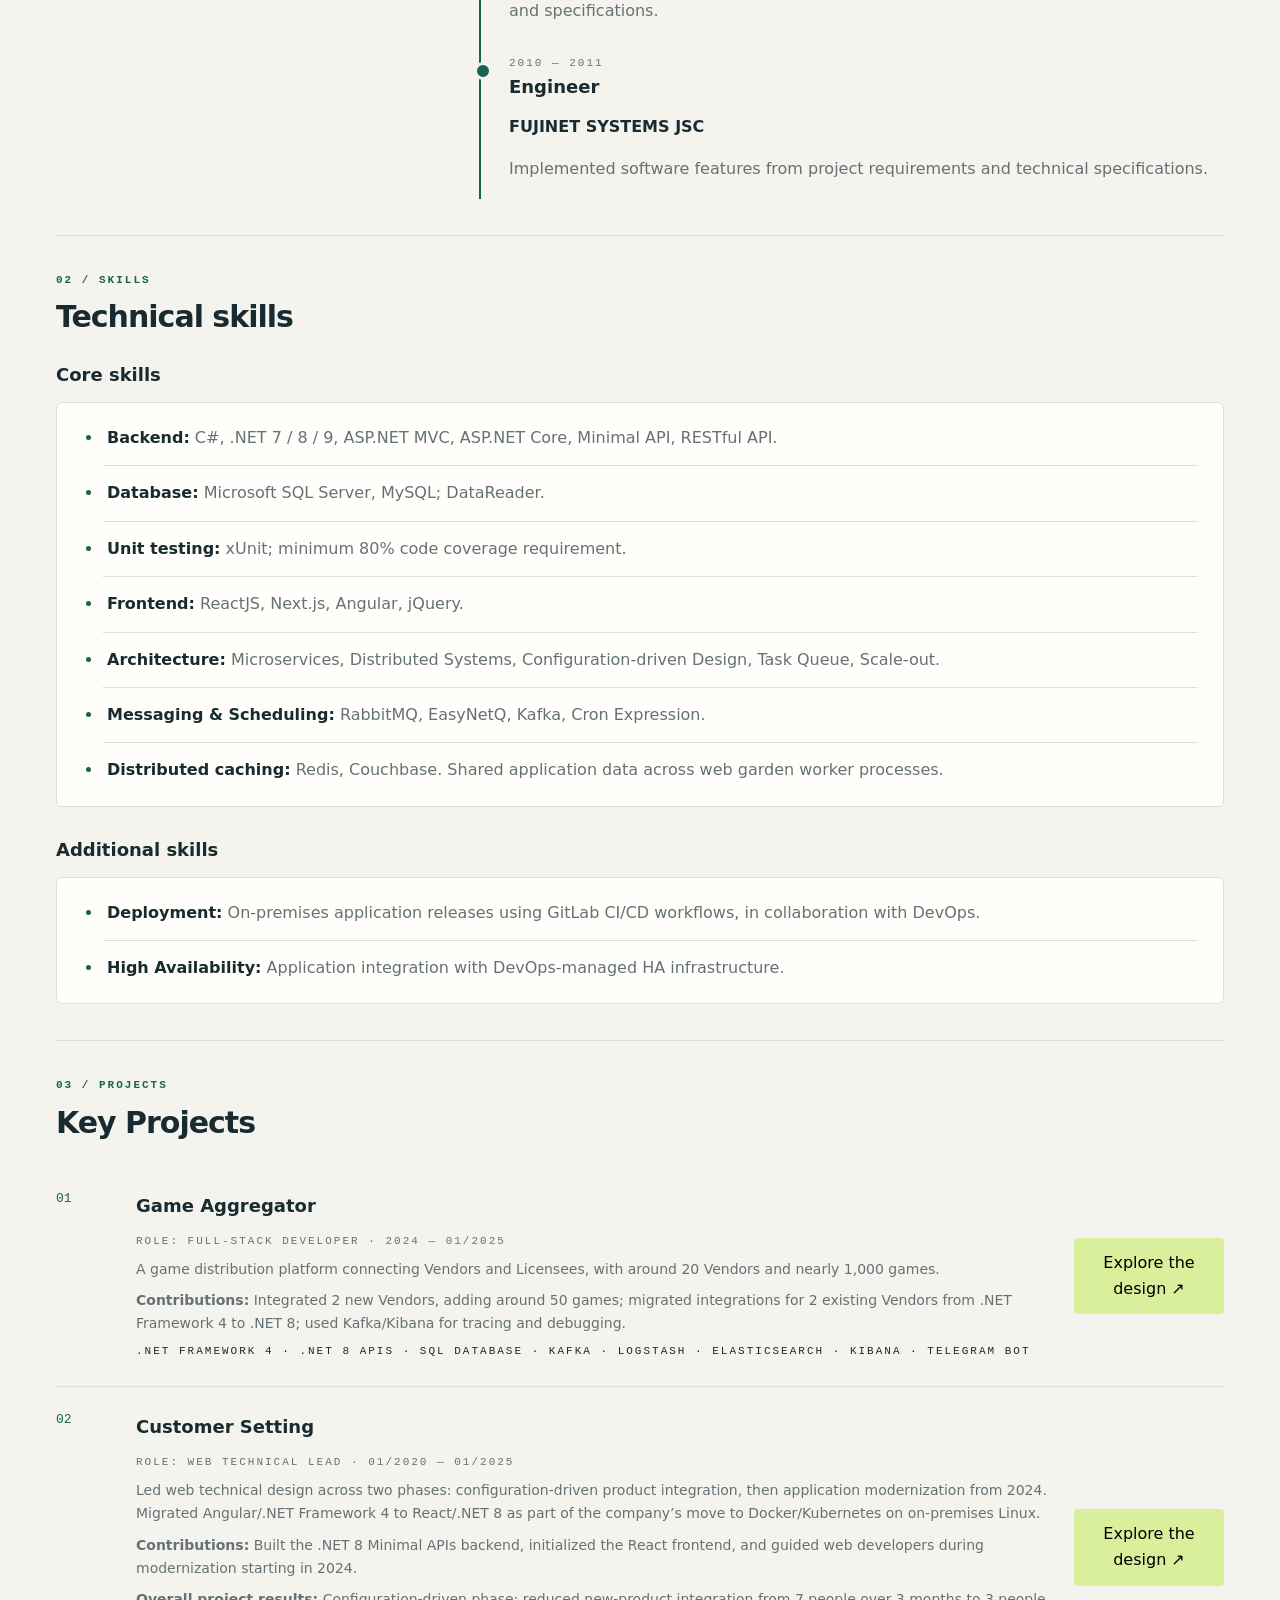
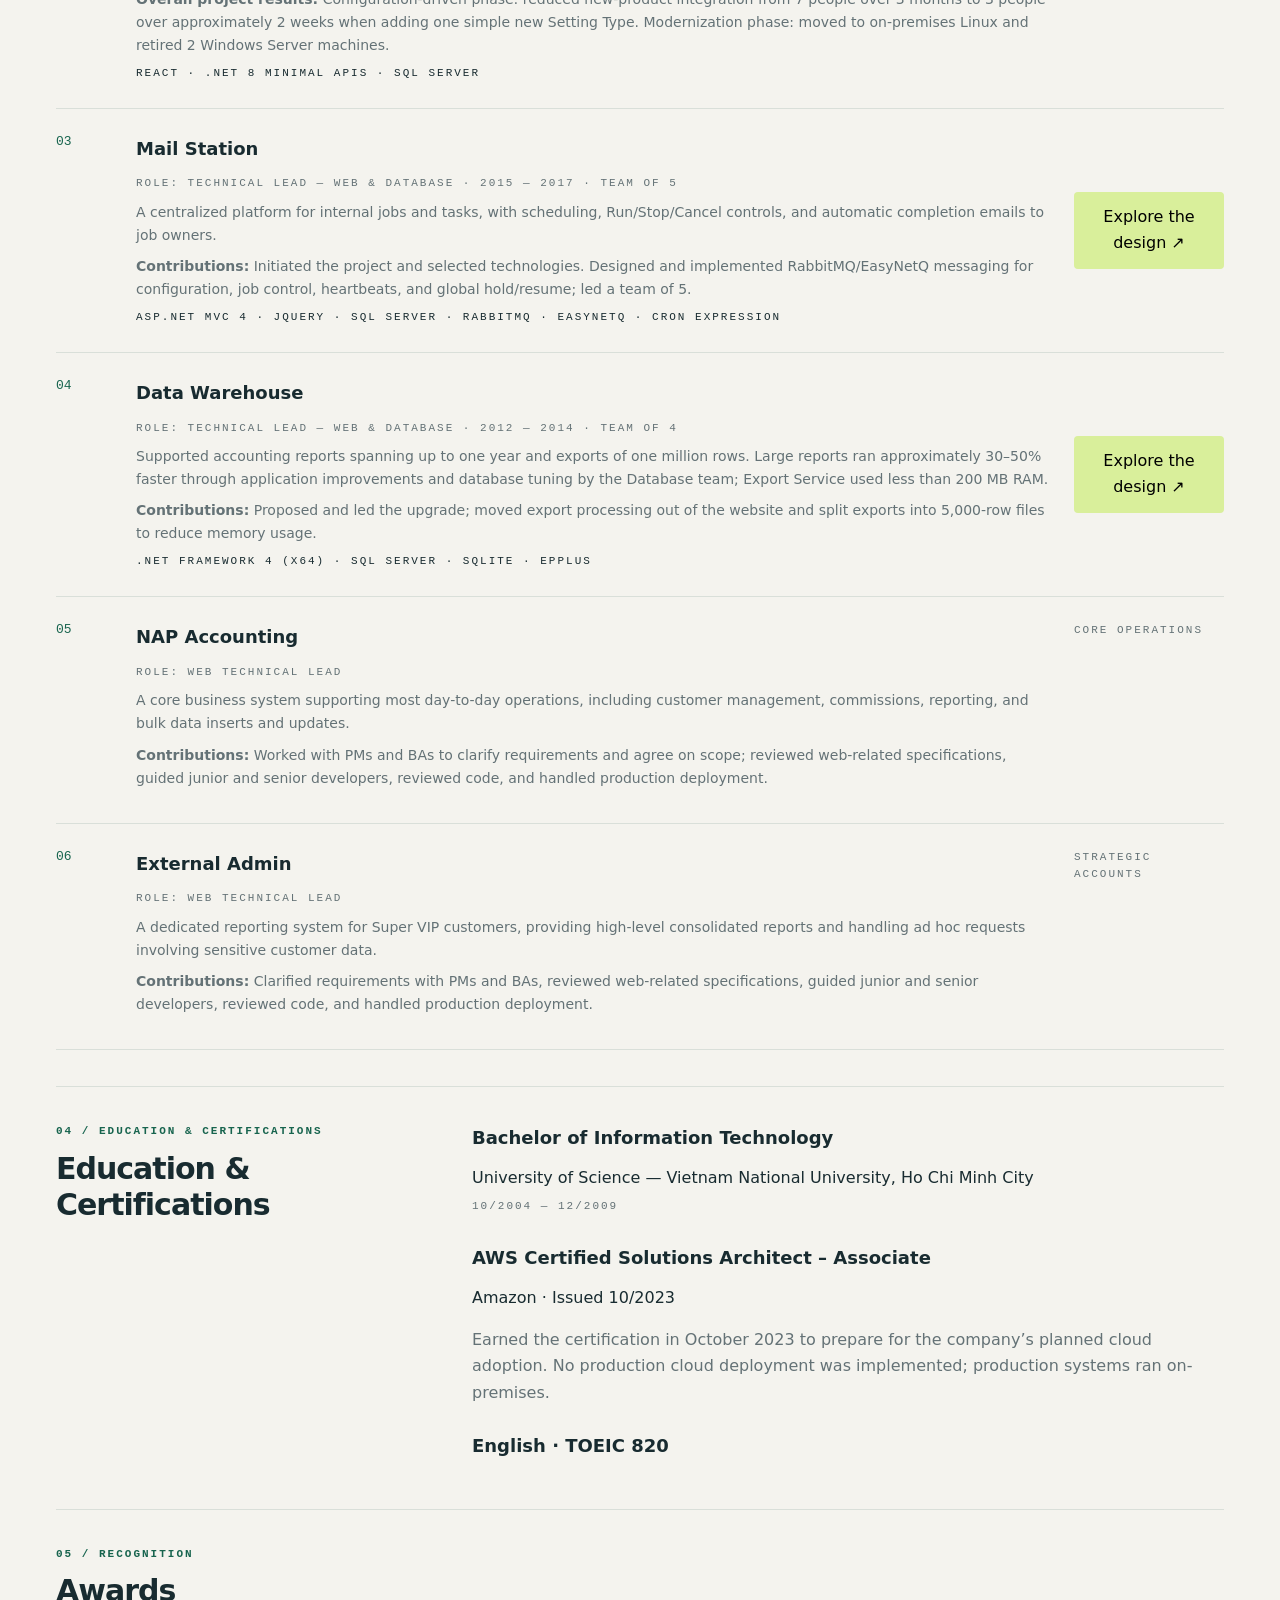
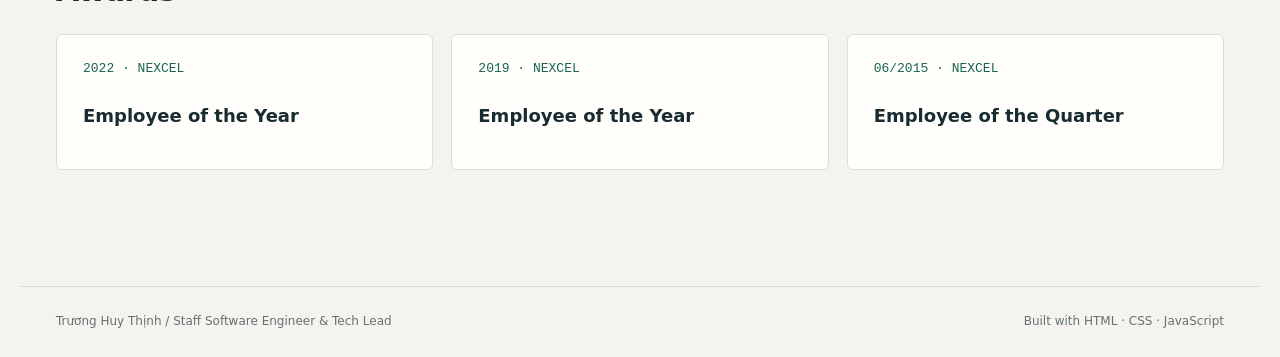
==== commit 99f51597: "Polish resume wording and remove low-value collaboration entry" ====
--- a/portfolio-v2/index.html
+++ b/portfolio-v2/index.html
@@ -25,14 +25,14 @@
 </style></head>
 <body><header><div class="brand"><i></i>Trương Huy Thịnh<span class="muted"> / Staff Software Engineer &amp; Tech Lead</span></div><nav role="tablist" aria-label="Portfolio"><button id="tab-profile" role="tab" aria-controls="profile" aria-selected="true" tabindex="0">01 — Profile</button><button id="tab-game-aggregator" role="tab" aria-controls="game-aggregator" aria-selected="false" tabindex="-1">02 — Game Aggregator</button><button id="tab-customer-setting" role="tab" aria-controls="customer-setting-case" aria-selected="false" tabindex="-1">03 — Customer Setting</button><button id="tab-mailstation" role="tab" aria-controls="mailstation" aria-selected="false" tabindex="-1">04 — Mail Station</button><button id="tab-warehouse" role="tab" aria-controls="warehouse" aria-selected="false" tabindex="-1">05 — Data Warehouse</button></nav><div class="header-actions"><a class="print cv-download" href="../output/pdf/Thinh-Truong-CV.pdf" download="Thinh-Truong-CV.pdf">English CV / PDF ↓</a><button class="print" onclick="printPortfolio()">Print portfolio / PDF ↗</button></div></header>
 <main><section id="profile" role="tabpanel" aria-labelledby="tab-profile">
-<div class="hero"><div><div class="eyebrow">Engineering portfolio / .NET & distributed systems</div><h1>Trương Huy Thịnh.<br><em>Staff Engineer<br>&amp; Tech Lead.</em></h1><p class="lead">Software development experience since 2010, specializing in .NET/C# and backend systems. Designs solutions, implements core functionality, writes unit tests, and guides developers in modernizing business applications on on-premises infrastructure.</p><div class="pills"><span class="pill">C# / .NET</span><span class="pill">System Design</span><span class="pill">RabbitMQ</span><span class="pill">SQL Server</span></div></div><aside class="identity"><div class="small">Professional profile</div><div class="monogram">THT.</div><dl><div><dt>Specialization</dt><dd>Backend Engineering · System Architecture</dd></div><div><dt>Location</dt><dd>Ho Chi Minh City, Vietnam</dd></div><div><dt>Contact</dt><dd><a style="color:var(--lime)" href="mailto:tht5832@gmail.com">tht5832@gmail.com</a><br><a style="color:var(--lime)" href="tel:+84933772668">0933 772 668</a><br><a style="color:var(--lime)" href="https://darkluker5832.github.io/my-cv/">Portfolio</a></dd></div></dl></aside></div>
-<section class="section split"><div><div class="eyebrow">01 / Experience</div><h2>Work<br>experience</h2></div><div class="timeline"><article><div class="small muted">01/2020 — 01/2025</div><h3>Staff Engineer</h3><p><b>Nexcel Solutions</b></p><p class="small muted">The company ceased operations in January 2025.</p><p class="muted">Designed systems, aligned solutions with PM/BA, and implemented the initial application foundation and core functionality. Guided developers, reviewed code, and wrote xUnit tests under a minimum 80% code coverage requirement.</p><p class="muted">Collaborated directly with overseas development teams to define and clarify requirements, align technical implementation, code, and debug.</p><p class="muted">Worked directly with DevOps on deployment setup and application releases across Local, UAT, Staging, and Production, with post-release support.</p></article><article style="margin-top:30px"><div class="small muted">2016 — 2020</div><h3>Senior Engineer</h3><p><b>Nexcel Solutions</b></p><p class="muted">Served as a key member of the .NET backend team, contributing to analysis, design, core implementation, and support for other team members.</p></article><article style="margin-top:30px"><div class="small muted">2011 — 2016</div><h3>Engineer</h3><p><b>Nexcel Solutions</b></p><p class="muted">Developed .NET reporting pages and business features based on project requirements and specifications.</p></article><article style="margin-top:30px"><div class="small muted">2010 — 2011</div><h3>Engineer</h3><p><b>FUJINET SYSTEMS JSC</b></p><p class="muted">Started my career as a graduate engineer, primarily implementing features according to project requirements and specifications.</p></article></div></section>
-<section class="section"><div class="eyebrow">02 / Skills</div><h2>Technical skills</h2><h3>Core skills</h3><ul class="tech-stacks"><li><strong>Backend:</strong> C#, .NET 7 / 8 / 9, ASP.NET MVC, ASP.NET Core, Minimal API, RESTful API.</li><li><strong>Database:</strong> Microsoft SQL Server, MySQL; DataReader.</li><li><strong>Unit testing:</strong> xUnit; <span>minimum 80% code coverage requirement.</span></li><li><strong>Frontend:</strong> ReactJS, Next.js, Angular, jQuery.</li><li><strong>Architecture:</strong> Microservices, Distributed Systems, Configuration-driven Design, Task Queue, Scale-out.</li><li><strong>Messaging & Scheduling:</strong> RabbitMQ, EasyNetQ, Kafka, Cron Expression.</li><li><strong>Distributed caching:</strong> Redis, Couchbase. <span>Shared cached data across worker processes in a web garden.</span></li></ul><h3 style="margin-top:28px">Additional skills</h3><ul class="tech-stacks"><li><strong>Deployment:</strong> <span>Deployed applications on-premises, collaborating with DevOps on deployment setup and using GitLab CI/CD workflows.</span></li><li><strong>High Availability:</strong> <span>Integrated applications with HA infrastructure managed by the DevOps team.</span></li><li><strong>Collaboration:</strong> Redmine.</li></ul></section>
+<div class="hero"><div><div class="eyebrow">Engineering portfolio / .NET & distributed systems</div><h1>Trương Huy Thịnh.<br><em>Staff Engineer<br>&amp; Tech Lead.</em></h1><p class="lead">Hands-on .NET engineer and technical lead with software development experience since 2010. Designs backend systems, implements core functionality, and guides developers through application delivery and modernization.</p><div class="pills"><span class="pill">C# / .NET</span><span class="pill">System Design</span><span class="pill">RabbitMQ</span><span class="pill">SQL Server</span></div></div><aside class="identity"><div class="small">Professional profile</div><div class="monogram">THT.</div><dl><div><dt>Specialization</dt><dd>Backend Engineering · System Architecture</dd></div><div><dt>Location</dt><dd>Ho Chi Minh City, Vietnam</dd></div><div><dt>Contact</dt><dd><a style="color:var(--lime)" href="mailto:tht5832@gmail.com">tht5832@gmail.com</a><br><a style="color:var(--lime)" href="tel:+84933772668">0933 772 668</a><br><a style="color:var(--lime)" href="https://darkluker5832.github.io/my-cv/">Portfolio</a></dd></div></dl></aside></div>
+<section class="section split"><div><div class="eyebrow">01 / Experience</div><h2>Work<br>experience</h2></div><div class="timeline"><article><div class="small muted">01/2020 — 01/2025</div><h3>Staff Engineer</h3><p><b>Nexcel Solutions</b></p><p class="small muted">The company ceased operations in January 2025.</p><p class="muted">Designed systems with PMs and BAs, built application foundations and core functionality, guided developers, and reviewed code. Wrote xUnit tests to meet the team’s minimum 80% code coverage requirement.</p><p class="muted">Worked directly with overseas development teams to clarify requirements, coordinate implementation, and develop and debug features.</p><p class="muted">Worked directly with DevOps on deployment setup and application releases across Local, UAT, Staging, and Production, with post-release support.</p></article><article style="margin-top:30px"><div class="small muted">2016 — 2020</div><h3>Senior Engineer</h3><p><b>Nexcel Solutions</b></p><p class="muted">Analyzed requirements, designed and implemented core .NET backend functionality, and supported other developers.</p></article><article style="margin-top:30px"><div class="small muted">2011 — 2016</div><h3>Engineer</h3><p><b>Nexcel Solutions</b></p><p class="muted">Developed .NET reporting pages and business features based on project requirements and specifications.</p></article><article style="margin-top:30px"><div class="small muted">2010 — 2011</div><h3>Engineer</h3><p><b>FUJINET SYSTEMS JSC</b></p><p class="muted">Implemented software features from project requirements and technical specifications.</p></article></div></section>
+<section class="section"><div class="eyebrow">02 / Skills</div><h2>Technical skills</h2><h3>Core skills</h3><ul class="tech-stacks"><li><strong>Backend:</strong> C#, .NET 7 / 8 / 9, ASP.NET MVC, ASP.NET Core, Minimal API, RESTful API.</li><li><strong>Database:</strong> Microsoft SQL Server, MySQL; DataReader.</li><li><strong>Unit testing:</strong> xUnit; <span>minimum 80% code coverage requirement.</span></li><li><strong>Frontend:</strong> ReactJS, Next.js, Angular, jQuery.</li><li><strong>Architecture:</strong> Microservices, Distributed Systems, Configuration-driven Design, Task Queue, Scale-out.</li><li><strong>Messaging & Scheduling:</strong> RabbitMQ, EasyNetQ, Kafka, Cron Expression.</li><li><strong>Distributed caching:</strong> Redis, Couchbase. <span>Shared application data across web garden worker processes.</span></li></ul><h3 style="margin-top:28px">Additional skills</h3><ul class="tech-stacks"><li><strong>Deployment:</strong> <span>On-premises application releases using GitLab CI/CD workflows, in collaboration with DevOps.</span></li><li><strong>High Availability:</strong> <span>Application integration with DevOps-managed HA infrastructure.</span></li></ul></section>
 <section class="section"><div class="eyebrow">03 / Projects</div><h2>Key Projects</h2><article class="project"><span class="num">01</span><div><h3>Game Aggregator</h3><div class="small muted">Role: Full-stack Developer · 2024 — 01/2025</div><p>A game distribution platform connecting Vendors and Licensees, with around 20 Vendors and nearly 1,000 games.</p><p><b>Contributions:</b> Integrated 2 new Vendors, adding around 50 games; migrated integrations for 2 existing Vendors from .NET Framework 4 to .NET 8; used Kafka/Kibana for tracing and debugging.</p><div class="small">.NET Framework 4 · .NET 8 APIs · SQL Database · Kafka · Logstash · Elasticsearch · Kibana · Telegram Bot</div></div><button data-open-case="game-aggregator">Explore the design ↗</button></article><article class="project"><span class="num">02</span><div><h3 id="customer-setting">Customer Setting</h3><div class="small muted">Role: Web Technical Lead · 01/2020 — 01/2025</div>
-<p>Led web technical design across two phases: configuration-driven product integration, then application modernization from 2024. Migrated Angular/.NET Framework 4 to React/.NET 8 in line with the company’s Docker/Kubernetes and on-premises Linux direction.</p><p><b>Contributions:</b> Built the .NET 8 Minimal APIs backend, initialized the React frontend, and guided web developers during modernization starting in 2024.</p>
+<p>Led web technical design across two phases: configuration-driven product integration, then application modernization from 2024. Migrated Angular/.NET Framework 4 to React/.NET 8 as part of the company’s move to Docker/Kubernetes on on-premises Linux.</p><p><b>Contributions:</b> Built the .NET 8 Minimal APIs backend, initialized the React frontend, and guided web developers during modernization starting in 2024.</p>
 <p><b>Overall project results:</b> <span>Configuration-driven phase: reduced new-product integration from 7 people over 3 months to 3 people over approximately 2 weeks when adding one simple new Setting Type. Modernization phase: moved to on-premises Linux and retired 2 Windows Server machines.</span></p>
 <div class="small">React · .NET 8 Minimal APIs · SQL Server</div>
-</div><button data-open-case="customer-setting-case">Explore the design ↗</button></article><article class="project"><span class="num">03</span><div><h3>Mail Station</h3><div class="small muted">Role: Technical Lead — Web &amp; Database · 2015 — 2017 · Team of 5</div><p>A centralized platform for internal jobs and tasks, with scheduling, Run/Stop/Cancel controls, and automatic completion emails to the person in charge.</p><p><b>Contributions:</b> Initiated the project and selected technologies. Designed and implemented RabbitMQ/EasyNetQ messaging for configuration, job control, heartbeats, and global hold/resume; led a team of 5.</p><div class="small">ASP.NET MVC 4 · jQuery · SQL Server · RabbitMQ · EasyNetQ · Cron Expression</div></div><button data-open-case="mailstation">Explore the design ↗</button></article><article class="project"><span class="num">04</span><div><h3>Data Warehouse</h3><div class="small muted">Role: Technical Lead — Web &amp; Database · 2012 — 2014 · Team of 4</div><p>Consolidated accounting data with queries spanning up to one year and exports of one million rows in practice. Large reports ran approximately 30–50% faster through application improvements and Database-team optimization; Export Service operated below 200 MB RAM.</p><p><b>Contributions:</b> Proposed and led the upgrade; moved export processing out of the website and split exports into 5,000-row files to reduce memory usage.</p><div class="small">.NET Framework 4 (x64) · SQL Server · SQLite · EPPlus</div></div><button data-open-case="warehouse">Explore the design ↗</button></article><article class="project"><span class="num">05</span><div><h3>NAP Accounting</h3><div class='small muted'>Role: Web Technical Lead</div>
+</div><button data-open-case="customer-setting-case">Explore the design ↗</button></article><article class="project"><span class="num">03</span><div><h3>Mail Station</h3><div class="small muted">Role: Technical Lead — Web &amp; Database · 2015 — 2017 · Team of 5</div><p>A centralized platform for internal jobs and tasks, with scheduling, Run/Stop/Cancel controls, and automatic completion emails to job owners.</p><p><b>Contributions:</b> Initiated the project and selected technologies. Designed and implemented RabbitMQ/EasyNetQ messaging for configuration, job control, heartbeats, and global hold/resume; led a team of 5.</p><div class="small">ASP.NET MVC 4 · jQuery · SQL Server · RabbitMQ · EasyNetQ · Cron Expression</div></div><button data-open-case="mailstation">Explore the design ↗</button></article><article class="project"><span class="num">04</span><div><h3>Data Warehouse</h3><div class="small muted">Role: Technical Lead — Web &amp; Database · 2012 — 2014 · Team of 4</div><p>Supported accounting reports spanning up to one year and exports of one million rows. Large reports ran approximately 30–50% faster through application improvements and database tuning by the Database team; Export Service used less than 200 MB RAM.</p><p><b>Contributions:</b> Proposed and led the upgrade; moved export processing out of the website and split exports into 5,000-row files to reduce memory usage.</p><div class="small">.NET Framework 4 (x64) · SQL Server · SQLite · EPPlus</div></div><button data-open-case="warehouse">Explore the design ↗</button></article><article class="project"><span class="num">05</span><div><h3>NAP Accounting</h3><div class='small muted'>Role: Web Technical Lead</div>
 <p>A core business system supporting most day-to-day operations, including customer management, commissions, reporting, and bulk data inserts and updates.</p>
 <p><b>Contributions:</b> Worked with PMs and BAs to clarify requirements and agree on scope; reviewed web-related specifications, guided junior and senior developers, reviewed code, and handled production deployment.</p>
 </div><span class="small muted">Core Operations</span></article>
@@ -48,8 +48,8 @@
 <section class="section" data-case-section="2"><div class="eyebrow">02 / Legacy system</div><h2>An existing platform with legacy integrations</h2><p>Game Aggregator was already operating when I joined and had been developed using .NET Framework 4. This legacy platform needed migration to .NET 8. Vendor games used their own technologies, such as Cocos, Unity, and other languages/engines. Game Aggregator integrated with Vendors and received game events; the Vendor game code was outside that migration scope.</p><p>My work focused on integrations, game-event ingestion, and modernization within the existing Game Aggregator architecture. I did not directly develop Game Portals or Vendor game source code.</p></section>
 <section class="section" data-case-section="3"><div class="eyebrow">03 / Improvement approach</div><h2>Extend integrations and modernize Game Aggregator</h2><div class="grid3"><article class="card"><h3>Integration &amp; migration</h3><p>Developed .NET 8 APIs to integrate 2 new Vendors and receive game events; migrated integrations for 2 existing Vendors from .NET Framework 4 to .NET 8.</p></article><article class="card"><h3>Cross-service tracing</h3><p>Services published trace events to Kafka. Logstash consumed them directly through its Kafka input, processed the logs, and sent them to Elasticsearch for storage and indexing. Kibana queried Elasticsearch to inspect requests, services, and parameters during debugging.</p></article><article class="card"><h3>Vendor-specific reconciliation</h3><p>Scheduled jobs compared Vendor, Game Aggregator, and Licensee data using Vendor-specific schedules. Mismatches triggered alerts to the relevant Telegram rooms for manual investigation.</p></article></div></section>
 <section class="section" data-case-section="4"><div class="eyebrow">04 / Individual contribution</div><h2>Full-stack development within the existing system</h2><p>As a full-stack developer, integrated 2 new Vendors with around 50 games and implemented event ingestion. Migrated the integrations for 2 existing Vendors from .NET Framework 4 to .NET 8. Used the existing tracing pipeline: services published to Kafka, Logstash consumed and sent logs to Elasticsearch, and Kibana supported investigation during implementation and debugging.</p><p>The architecture and tracing/reconciliation mechanisms were existing platform capabilities; my individual contribution focused on assigned integrations and changes.</p></section>
-<section class="section" data-case-section="5"><div class="eyebrow">05 / New system</div><h2>From Licensee Game Portal to Vendor and result reconciliation</h2><div class="diagram ga-diagram"><svg viewBox="0 0 1100 420" role="img" aria-labelledby="ga-overview-title" font-family="Arial, sans-serif"><title id="ga-overview-title">Game Aggregator — system overview</title><defs><marker id="ga-overview-arrow" markerWidth="9" markerHeight="9" refX="8" refY="4" orient="auto-start-reverse"><path d="M1 1L8 4L1 7" fill="none" stroke="#17644e" stroke-width="1.5"/></marker></defs><rect x="20" y="55" width="220" height="86" rx="7" fill="#f4f3ee" stroke="#aebeb5"/><text x="130.0" y="89" text-anchor="middle" font-size="17" font-weight="600" fill="#182b30">Player</text><text x="130.0" y="116" text-anchor="middle" font-size="13" fill="#52666a">Browser / app</text><rect x="300" y="55" width="220" height="86" rx="7" fill="#f4f3ee" stroke="#aebeb5"/><text x="410" y="89" text-anchor="middle" font-size="16" font-weight="600" fill="#182b30">Licensee Game Portal</text><text x="410" y="116" text-anchor="middle" font-size="11" fill="#52666a">Company-provided or Licensee-built</text><rect x="590" y="55" width="230" height="86" rx="7" fill="#e3efcc" stroke="#aebeb5"/><text x="705.0" y="89" text-anchor="middle" font-size="17" font-weight="600" fill="#182b30">Game Aggregator</text><text x="705.0" y="116" text-anchor="middle" font-size="13" fill="#52666a">Internal services</text><rect x="880" y="55" width="200" height="86" rx="7" fill="#f4f3ee" stroke="#aebeb5"/><text x="980.0" y="89" text-anchor="middle" font-size="17" font-weight="600" fill="#182b30">Game Vendors</text><text x="980.0" y="116" text-anchor="middle" font-size="13" fill="#52666a">Game logic &amp; results</text><path d="M240 98H300" fill="none" stroke="#17644e" stroke-width="1.6"/><path d="M293 101L300 98L293 95" fill="none" stroke="#17644e" stroke-width="1.6"/><path d="M247 95L240 98L247 101" fill="none" stroke="#17644e" stroke-width="1.6"/><path d="M520 98H590" fill="none" stroke="#17644e" stroke-width="1.6"/><path d="M583 101L590 98L583 95" fill="none" stroke="#17644e" stroke-width="1.6"/><path d="M527 95L520 98L527 101" fill="none" stroke="#17644e" stroke-width="1.6"/><path d="M820 98H880" fill="none" stroke="#17644e" stroke-width="1.6"/><path d="M873 101L880 98L873 95" fill="none" stroke="#17644e" stroke-width="1.6"/><path d="M827 95L820 98L827 101" fill="none" stroke="#17644e" stroke-width="1.6"/><rect x="590" y="280" width="230" height="86" rx="7" fill="#f4f3ee" stroke="#aebeb5"/><text x="705.0" y="314" text-anchor="middle" font-size="17" font-weight="600" fill="#182b30">SQL Database</text><text x="705.0" y="341" text-anchor="middle" font-size="13" fill="#52666a">Game result records</text><path d="M705 141V280" fill="none" stroke="#17644e" stroke-width="1.6"/><path d="M702 273L705 280L708 273" fill="none" stroke="#17644e" stroke-width="1.6"/><rect x="20" y="280" width="420" height="86" rx="7" fill="#f4f3ee" stroke="#aebeb5"/><text x="230.0" y="314" text-anchor="middle" font-size="17" font-weight="600" fill="#182b30">Tracing &amp; reconciliation</text><text x="230.0" y="341" text-anchor="middle" font-size="13" fill="#52666a">Kafka / Elastic Stack / Telegram</text><path d="M590 120H555V323H440" fill="none" stroke="#17644e" stroke-width="1.6"/><path d="M447 320L440 323L447 326" fill="none" stroke="#17644e" stroke-width="1.6"/><text x="290" y="185" text-anchor="middle" font-size="14" font-weight="600" fill="#17644e">Game Events</text><text x="290" y="207" text-anchor="middle" font-size="13" fill="#17644e">(Launch, Win/Lose/Draw,</text><text x="290" y="229" text-anchor="middle" font-size="13" fill="#17644e">Cancel/Void, Bonus, Reward,</text><text x="290" y="251" text-anchor="middle" font-size="13" fill="#17644e">Buy Tickets, Buy In-Game Items, …)</text><path d="M130 55V12H980V55M127 48L130 55L133 48M977 48L980 55L983 48" fill="none" stroke="#bd603c" stroke-width="1.5" stroke-dasharray="6 4"/><text x="720" y="33" text-anchor="middle" font-size="13" fill="#bd603c">Direct gameplay after Launch</text></svg></div><p class="legend">Licensees could use the company-provided default Game Portal for a fee or build their own. Both options connected to Game Aggregator; the diagram shows logical roles and connections rather than deployment topology. The dashed path shows direct Player interaction with the Vendor game after Launch; Game Aggregator receives event results sent by the Vendor.</p><h3>1. Game launch through the Licensee Portal</h3><div class="diagram ga-diagram"><svg viewBox="0 0 1100 530" role="img" aria-labelledby="ga-launch-title" font-family="Arial, sans-serif"><title id="ga-launch-title">Game launch through the Licensee Portal</title><rect x="20" y="15" width="200" height="52" rx="6" fill="#f4f3ee" stroke="#aebeb5"/><text x="120" y="47" text-anchor="middle" font-size="15" font-weight="600" fill="#182b30">Player</text><path d="M120 67V515" stroke="#b8c5bc" stroke-dasharray="5 6"/><rect x="300" y="15" width="200" height="52" rx="6" fill="#f4f3ee" stroke="#aebeb5"/><text x="400" y="36" text-anchor="middle" font-size="15" font-weight="600" fill="#182b30">Licensee Game Portal</text><text x="400" y="55" text-anchor="middle" font-size="10.5" fill="#52666a">Company-provided or Licensee-built</text><path d="M400 67V515" stroke="#b8c5bc" stroke-dasharray="5 6"/><rect x="600" y="15" width="200" height="52" rx="6" fill="#e3efcc" stroke="#aebeb5"/><text x="700" y="47" text-anchor="middle" font-size="15" font-weight="600" fill="#182b30">Game Aggregator</text><path d="M700 67V515" stroke="#b8c5bc" stroke-dasharray="5 6"/><rect x="890" y="15" width="200" height="52" rx="6" fill="#f4f3ee" stroke="#aebeb5"/><text x="990" y="47" text-anchor="middle" font-size="15" font-weight="600" fill="#182b30">Vendor Game</text><path d="M990 67V515" stroke="#b8c5bc" stroke-dasharray="5 6"/><path d="M120 120H400M393 117L400 120L393 123" fill="none" stroke="#17644e" stroke-width="1.5"/><text x="260.0" y="108" text-anchor="middle" font-size="13" fill="#17644e">1. Register / log in</text><rect x="325.0" y="174" width="450" height="42" rx="5" fill="#fffefa" stroke="#aebeb5"/><text x="550.0" y="199" text-anchor="middle" font-size="13" fill="#17644e">2. playerId associated with Licensee</text><path d="M400 286H700M693 283L700 286L693 289" fill="none" stroke="#17644e" stroke-width="1.5"/><text x="550.0" y="274" text-anchor="middle" font-size="13" fill="#17644e">3. Send Launch request</text><path d="M700 369H990M983 366L990 369L983 372" fill="none" stroke="#17644e" stroke-width="1.5"/><text x="845.0" y="357" text-anchor="middle" font-size="13" fill="#17644e">4. Forward Launch request to Vendor</text><rect x="470.0" y="423" width="450" height="42" rx="5" fill="#fffefa" stroke="#aebeb5"/><text x="695.0" y="448" text-anchor="middle" font-size="13" fill="#17644e">5. Game launched: proceed to gameplay</text></svg></div><p>Launch is also a Game Event. During startup, players register/log in through the Licensee Game Portal; playerId is associated with the Licensee for reporting and billing. The Launch request travels from the Portal through Game Aggregator to the Vendor to open the game.</p><h3>2. Vendor gameplay &amp; Game Event recording</h3><div class="diagram ga-diagram"><svg viewBox="0 0 1100 703" role="img" aria-labelledby="ga-gameplay-title" font-family="Arial, sans-serif"><title id="ga-gameplay-title">Direct Vendor gameplay and event-result recording</title><rect x="20" y="15" width="200" height="52" rx="6" fill="#f4f3ee" stroke="#aebeb5"/><text x="120" y="47" text-anchor="middle" font-size="15" font-weight="600" fill="#182b30">Player</text><path d="M120 67V598" stroke="#b8c5bc" stroke-dasharray="5 6"/><rect x="300" y="15" width="200" height="52" rx="6" fill="#f4f3ee" stroke="#aebeb5"/><text x="400" y="47" text-anchor="middle" font-size="15" font-weight="600" fill="#182b30">Vendor Game</text><path d="M400 67V598" stroke="#b8c5bc" stroke-dasharray="5 6"/><rect x="600" y="15" width="200" height="52" rx="6" fill="#e3efcc" stroke="#aebeb5"/><text x="700" y="47" text-anchor="middle" font-size="15" font-weight="600" fill="#182b30">Game Aggregator</text><path d="M700 67V598" stroke="#b8c5bc" stroke-dasharray="5 6"/><rect x="890" y="15" width="200" height="52" rx="6" fill="#f4f3ee" stroke="#aebeb5"/><text x="990" y="36" text-anchor="middle" font-size="15" font-weight="600" fill="#182b30">Licensee Game Portal</text><text x="990" y="55" text-anchor="middle" font-size="10.5" fill="#52666a">Company-provided or Licensee-built</text><path d="M990 67V598" stroke="#b8c5bc" stroke-dasharray="5 6"/><path d="M120 120H400M393 117L400 120L393 123M127 117L120 120L127 123" fill="none" stroke="#17644e" stroke-width="1.5"/><text x="260.0" y="108" text-anchor="middle" font-size="13" fill="#17644e">1. Interact directly with Vendor game</text><path d="M400 203h60v25h-60M407 225L400 228L407 231" fill="none" stroke="#17644e" stroke-width="1.5"/><text x="412" y="191" text-anchor="start" font-size="13" fill="#17644e">2. Vendor processes game event</text><path d="M400 286H700M693 283L700 286L693 289" fill="none" stroke="#17644e" stroke-width="1.5"/><text x="550.0" y="274" text-anchor="middle" font-size="13" fill="#17644e">3. Send processed Game Event results</text><path d="M700 369h60v25h-60M707 391L700 394L707 397" fill="none" stroke="#17644e" stroke-width="1.5"/><text x="712" y="357" text-anchor="start" font-size="13" fill="#17644e">4. Record event in SQL DB</text><path d="M700 452H990M983 449L990 452L983 455" fill="none" stroke="#17644e" stroke-width="1.5"/><text x="845.0" y="440" text-anchor="middle" font-size="13" fill="#17644e">5. Forward results to Licensee</text><path d="M990 535h60v25h-60M997 557L990 560L997 563" fill="none" stroke="#17644e" stroke-width="1.5"/><text x="978" y="523" text-anchor="end" font-size="13" fill="#17644e">6. Licensee records results</text><rect x="20" y="613" width="1060" height="70" rx="6" fill="#f4f3ee" stroke="#aebeb5"/><text x="550" y="638" text-anchor="middle" font-size="14" font-weight="600" fill="#17644e">Game Events</text><text x="550" y="663" text-anchor="middle" font-size="13" fill="#17644e">Launch, Win/Lose/Draw, Cancel/Void, Bonus, Reward, Buy Tickets, Buy In-Game Items, …</text></svg></div><p>Once the game has launched, the Player interacts directly with the Vendor-provided game rather than routing each gameplay action through the Portal and Game Aggregator. The Vendor processes game events and sends the results to Game Aggregator. Aggregator records them in SQL DB and forwards the results to the Licensee for recording and report/billing reconciliation.</p><p class="legend">The diagram shows the business association between playerId and Licensee without assigning account creation or credential ownership to a specific service. Arrows represent logical exchanges, not an unconfirmed protocol or message type.</p><h3>Request tracing &amp; mismatch alerts</h3><div class="diagram ga-diagram"><svg viewBox="0 0 1100 410" role="img" aria-labelledby="ga-tracing-title" font-family="Arial, sans-serif"><title id="ga-tracing-title">Request tracing and reconciliation alerts</title><text x="220" y="30" text-anchor="middle" font-size="12" fill="#17644e">Produce</text><text x="420" y="30" text-anchor="middle" font-size="12" fill="#17644e">Consume</text><rect x="20" y="40" width="180" height="86" rx="7" fill="#e3efcc" stroke="#aebeb5"/><text x="110" y="74" text-anchor="middle" font-size="14" font-weight="600" fill="#182b30">Game Aggregator Services</text><text x="110" y="101" text-anchor="middle" font-size="11" fill="#52666a">Kafka producers · Request tracing</text><rect x="240" y="40" width="160" height="86" rx="7" fill="#f4f3ee" stroke="#aebeb5"/><text x="320.0" y="74" text-anchor="middle" font-size="16" font-weight="600" fill="#182b30">Kafka</text><text x="320.0" y="101" text-anchor="middle" font-size="12" fill="#52666a">Event stream</text><rect x="440" y="40" width="180" height="86" rx="7" fill="#f4f3ee" stroke="#aebeb5"/><text x="530.0" y="74" text-anchor="middle" font-size="16" font-weight="600" fill="#182b30">Logstash</text><text x="530" y="101" text-anchor="middle" font-size="12" fill="#52666a">Kafka consumer</text><rect x="660" y="40" width="190" height="86" rx="7" fill="#f4f3ee" stroke="#aebeb5"/><text x="755.0" y="74" text-anchor="middle" font-size="16" font-weight="600" fill="#182b30">Elasticsearch</text><text x="755.0" y="101" text-anchor="middle" font-size="12" fill="#52666a">Store &amp; index logs</text><rect x="900" y="40" width="180" height="86" rx="7" fill="#f4f3ee" stroke="#aebeb5"/><text x="990.0" y="74" text-anchor="middle" font-size="16" font-weight="600" fill="#182b30">Kibana</text><text x="990.0" y="101" text-anchor="middle" font-size="12" fill="#52666a">Search &amp; display</text><path d="M200 83H240M233 80L240 83L233 86" fill="none" stroke="#17644e" stroke-width="1.6"/><path d="M400 83H440M433 80L440 83L433 86" fill="none" stroke="#17644e" stroke-width="1.6"/><path d="M620 83H660M653 80L660 83L653 86" fill="none" stroke="#17644e" stroke-width="1.6"/><path d="M900 83H850M857 80L850 83L857 86M893 80L900 83L893 86" fill="none" stroke="#17644e" stroke-width="1.6"/><text x="875" y="153" text-anchor="middle" font-size="12" fill="#17644e">Query / results</text><rect x="20" y="280" width="300" height="86" rx="7" fill="#f4f3ee" stroke="#aebeb5"/><text x="170.0" y="314" text-anchor="middle" font-size="17" font-weight="600" fill="#182b30">Scheduled reconciliation</text><text x="170.0" y="341" text-anchor="middle" font-size="13" fill="#52666a">Vendor-specific schedules</text><rect x="430" y="280" width="280" height="86" rx="7" fill="#f4f3ee" stroke="#aebeb5"/><text x="570.0" y="314" text-anchor="middle" font-size="17" font-weight="600" fill="#182b30">Detect mismatches</text><text x="570.0" y="341" text-anchor="middle" font-size="13" fill="#52666a">Vendor / Aggregator / Licensee</text><rect x="820" y="280" width="260" height="86" rx="7" fill="#f4f3ee" stroke="#aebeb5"/><text x="950.0" y="314" text-anchor="middle" font-size="17" font-weight="600" fill="#182b30">Telegram</text><text x="950.0" y="341" text-anchor="middle" font-size="13" fill="#52666a">Alerts for manual investigation</text><path d="M320 323H430" fill="none" stroke="#17644e" stroke-width="1.6"/><path d="M423 326L430 323L423 320" fill="none" stroke="#17644e" stroke-width="1.6"/><path d="M710 323H820" fill="none" stroke="#17644e" stroke-width="1.6"/><path d="M813 326L820 323L813 320" fill="none" stroke="#17644e" stroke-width="1.6"/><text x="550" y="215" text-anchor="middle" font-size="13" fill="#17644e">Separate workflows: request tracing and data reconciliation</text></svg></div><p class="legend">Logstash consumed Kafka directly through its Kafka input, without a separate consumer service in this workflow. The pipeline configuration ran with Logstash on its host/container, independently of the .NET application code. Elasticsearch stored and indexed logs; Kibana queried Elasticsearch for search and display. Reconciliation remained a separate workflow, using Vendor-specific schedules and time zones, with Telegram alerts for manual investigation of mismatches.</p></section>
-<section class="section" data-case-section="6"><div class="eyebrow">06 / Outcome</div><h2>Integrated 2 new Vendors and migrated 2 existing Vendor integrations</h2><div class="grid3"><article class="card"><h3>2 new Vendors integrated</h3><p>Implemented Vendor integrations and game-event ingestion within the existing Game Aggregator platform.</p></article><article class="card"><h3>Around 50 games added</h3><p>Made the new Vendors’ games available through the platform as part of those integrations.</p></article><article class="card"><h3>2 Vendor integrations migrated</h3><p>Migrated existing Vendor integrations from .NET Framework 4 to .NET 8.</p></article></div><p class="legend">These results describe my integration work. Vendor teams developed the games; the overall platform scale is described in the project overview.</p></section>
+<section class="section" data-case-section="5"><div class="eyebrow">05 / New system</div><h2>From Licensee Game Portal to Vendor and result reconciliation</h2><div class="diagram ga-diagram"><svg viewBox="0 0 1100 420" role="img" aria-labelledby="ga-overview-title" font-family="Arial, sans-serif"><title id="ga-overview-title">Game Aggregator — system overview</title><defs><marker id="ga-overview-arrow" markerWidth="9" markerHeight="9" refX="8" refY="4" orient="auto-start-reverse"><path d="M1 1L8 4L1 7" fill="none" stroke="#17644e" stroke-width="1.5"/></marker></defs><rect x="20" y="55" width="220" height="86" rx="7" fill="#f4f3ee" stroke="#aebeb5"/><text x="130.0" y="89" text-anchor="middle" font-size="17" font-weight="600" fill="#182b30">Player</text><text x="130.0" y="116" text-anchor="middle" font-size="13" fill="#52666a">Browser / app</text><rect x="300" y="55" width="220" height="86" rx="7" fill="#f4f3ee" stroke="#aebeb5"/><text x="410" y="89" text-anchor="middle" font-size="16" font-weight="600" fill="#182b30">Licensee Game Portal</text><text x="410" y="116" text-anchor="middle" font-size="11" fill="#52666a">Company-provided or Licensee-built</text><rect x="590" y="55" width="230" height="86" rx="7" fill="#e3efcc" stroke="#aebeb5"/><text x="705.0" y="89" text-anchor="middle" font-size="17" font-weight="600" fill="#182b30">Game Aggregator</text><text x="705.0" y="116" text-anchor="middle" font-size="13" fill="#52666a">Internal services</text><rect x="880" y="55" width="200" height="86" rx="7" fill="#f4f3ee" stroke="#aebeb5"/><text x="980.0" y="89" text-anchor="middle" font-size="17" font-weight="600" fill="#182b30">Game Vendors</text><text x="980.0" y="116" text-anchor="middle" font-size="13" fill="#52666a">Game logic &amp; results</text><path d="M240 98H300" fill="none" stroke="#17644e" stroke-width="1.6"/><path d="M293 101L300 98L293 95" fill="none" stroke="#17644e" stroke-width="1.6"/><path d="M247 95L240 98L247 101" fill="none" stroke="#17644e" stroke-width="1.6"/><path d="M520 98H590" fill="none" stroke="#17644e" stroke-width="1.6"/><path d="M583 101L590 98L583 95" fill="none" stroke="#17644e" stroke-width="1.6"/><path d="M527 95L520 98L527 101" fill="none" stroke="#17644e" stroke-width="1.6"/><path d="M820 98H880" fill="none" stroke="#17644e" stroke-width="1.6"/><path d="M873 101L880 98L873 95" fill="none" stroke="#17644e" stroke-width="1.6"/><path d="M827 95L820 98L827 101" fill="none" stroke="#17644e" stroke-width="1.6"/><rect x="590" y="280" width="230" height="86" rx="7" fill="#f4f3ee" stroke="#aebeb5"/><text x="705.0" y="314" text-anchor="middle" font-size="17" font-weight="600" fill="#182b30">SQL Database</text><text x="705.0" y="341" text-anchor="middle" font-size="13" fill="#52666a">Game result records</text><path d="M705 141V280" fill="none" stroke="#17644e" stroke-width="1.6"/><path d="M702 273L705 280L708 273" fill="none" stroke="#17644e" stroke-width="1.6"/><rect x="20" y="280" width="420" height="86" rx="7" fill="#f4f3ee" stroke="#aebeb5"/><text x="230.0" y="314" text-anchor="middle" font-size="17" font-weight="600" fill="#182b30">Tracing &amp; reconciliation</text><text x="230.0" y="341" text-anchor="middle" font-size="13" fill="#52666a">Kafka / Elastic Stack / Telegram</text><path d="M590 120H555V323H440" fill="none" stroke="#17644e" stroke-width="1.6"/><path d="M447 320L440 323L447 326" fill="none" stroke="#17644e" stroke-width="1.6"/><text x="290" y="185" text-anchor="middle" font-size="14" font-weight="600" fill="#17644e">Game Events</text><text x="290" y="207" text-anchor="middle" font-size="13" fill="#17644e">(Launch, Win/Lose/Draw,</text><text x="290" y="229" text-anchor="middle" font-size="13" fill="#17644e">Cancel/Void, Bonus, Reward,</text><text x="290" y="251" text-anchor="middle" font-size="13" fill="#17644e">Buy Tickets, Buy In-Game Items, …)</text><path d="M130 55V12H980V55M127 48L130 55L133 48M977 48L980 55L983 48" fill="none" stroke="#bd603c" stroke-width="1.5" stroke-dasharray="6 4"/><text x="720" y="33" text-anchor="middle" font-size="13" fill="#bd603c">Direct gameplay after Launch</text></svg></div><p class="legend">Licensees could use the company-provided default Game Portal for a fee or build their own. Both options connected to Game Aggregator; the diagram shows logical roles and connections rather than deployment topology. The dashed path shows direct Player interaction with the Vendor game after Launch; Game Aggregator receives event results sent by the Vendor.</p><h3>1. Game launch through the Licensee Portal</h3><div class="diagram ga-diagram"><svg viewBox="0 0 1100 530" role="img" aria-labelledby="ga-launch-title" font-family="Arial, sans-serif"><title id="ga-launch-title">Game launch through the Licensee Portal</title><rect x="20" y="15" width="200" height="52" rx="6" fill="#f4f3ee" stroke="#aebeb5"/><text x="120" y="47" text-anchor="middle" font-size="15" font-weight="600" fill="#182b30">Player</text><path d="M120 67V515" stroke="#b8c5bc" stroke-dasharray="5 6"/><rect x="300" y="15" width="200" height="52" rx="6" fill="#f4f3ee" stroke="#aebeb5"/><text x="400" y="36" text-anchor="middle" font-size="15" font-weight="600" fill="#182b30">Licensee Game Portal</text><text x="400" y="55" text-anchor="middle" font-size="10.5" fill="#52666a">Company-provided or Licensee-built</text><path d="M400 67V515" stroke="#b8c5bc" stroke-dasharray="5 6"/><rect x="600" y="15" width="200" height="52" rx="6" fill="#e3efcc" stroke="#aebeb5"/><text x="700" y="47" text-anchor="middle" font-size="15" font-weight="600" fill="#182b30">Game Aggregator</text><path d="M700 67V515" stroke="#b8c5bc" stroke-dasharray="5 6"/><rect x="890" y="15" width="200" height="52" rx="6" fill="#f4f3ee" stroke="#aebeb5"/><text x="990" y="47" text-anchor="middle" font-size="15" font-weight="600" fill="#182b30">Vendor Game</text><path d="M990 67V515" stroke="#b8c5bc" stroke-dasharray="5 6"/><path d="M120 120H400M393 117L400 120L393 123" fill="none" stroke="#17644e" stroke-width="1.5"/><text x="260.0" y="108" text-anchor="middle" font-size="13" fill="#17644e">1. Register / log in</text><rect x="325.0" y="174" width="450" height="42" rx="5" fill="#fffefa" stroke="#aebeb5"/><text x="550.0" y="199" text-anchor="middle" font-size="13" fill="#17644e">2. playerId associated with Licensee</text><path d="M400 286H700M693 283L700 286L693 289" fill="none" stroke="#17644e" stroke-width="1.5"/><text x="550.0" y="274" text-anchor="middle" font-size="13" fill="#17644e">3. Send Launch request</text><path d="M700 369H990M983 366L990 369L983 372" fill="none" stroke="#17644e" stroke-width="1.5"/><text x="845.0" y="357" text-anchor="middle" font-size="13" fill="#17644e">4. Forward Launch request to Vendor</text><rect x="470.0" y="423" width="450" height="42" rx="5" fill="#fffefa" stroke="#aebeb5"/><text x="695.0" y="448" text-anchor="middle" font-size="13" fill="#17644e">5. Game launched: proceed to gameplay</text></svg></div><p>Launch is also a Game Event. During startup, players register/log in through the Licensee Game Portal; playerId is associated with the Licensee for reporting and billing. The Launch request travels from the Portal through Game Aggregator to the Vendor to open the game.</p><h3>2. Vendor gameplay &amp; Game Event recording</h3><div class="diagram ga-diagram"><svg viewBox="0 0 1100 703" role="img" aria-labelledby="ga-gameplay-title" font-family="Arial, sans-serif"><title id="ga-gameplay-title">Direct Vendor gameplay and event-result recording</title><rect x="20" y="15" width="200" height="52" rx="6" fill="#f4f3ee" stroke="#aebeb5"/><text x="120" y="47" text-anchor="middle" font-size="15" font-weight="600" fill="#182b30">Player</text><path d="M120 67V598" stroke="#b8c5bc" stroke-dasharray="5 6"/><rect x="300" y="15" width="200" height="52" rx="6" fill="#f4f3ee" stroke="#aebeb5"/><text x="400" y="47" text-anchor="middle" font-size="15" font-weight="600" fill="#182b30">Vendor Game</text><path d="M400 67V598" stroke="#b8c5bc" stroke-dasharray="5 6"/><rect x="600" y="15" width="200" height="52" rx="6" fill="#e3efcc" stroke="#aebeb5"/><text x="700" y="47" text-anchor="middle" font-size="15" font-weight="600" fill="#182b30">Game Aggregator</text><path d="M700 67V598" stroke="#b8c5bc" stroke-dasharray="5 6"/><rect x="890" y="15" width="200" height="52" rx="6" fill="#f4f3ee" stroke="#aebeb5"/><text x="990" y="36" text-anchor="middle" font-size="15" font-weight="600" fill="#182b30">Licensee Game Portal</text><text x="990" y="55" text-anchor="middle" font-size="10.5" fill="#52666a">Company-provided or Licensee-built</text><path d="M990 67V598" stroke="#b8c5bc" stroke-dasharray="5 6"/><path d="M120 120H400M393 117L400 120L393 123M127 117L120 120L127 123" fill="none" stroke="#17644e" stroke-width="1.5"/><text x="260.0" y="108" text-anchor="middle" font-size="13" fill="#17644e">1. Interact directly with Vendor game</text><path d="M400 203h60v25h-60M407 225L400 228L407 231" fill="none" stroke="#17644e" stroke-width="1.5"/><text x="412" y="191" text-anchor="start" font-size="13" fill="#17644e">2. Vendor processes game event</text><path d="M400 286H700M693 283L700 286L693 289" fill="none" stroke="#17644e" stroke-width="1.5"/><text x="550.0" y="274" text-anchor="middle" font-size="13" fill="#17644e">3. Send processed Game Event results</text><path d="M700 369h60v25h-60M707 391L700 394L707 397" fill="none" stroke="#17644e" stroke-width="1.5"/><text x="712" y="357" text-anchor="start" font-size="13" fill="#17644e">4. Record event in SQL DB</text><path d="M700 452H990M983 449L990 452L983 455" fill="none" stroke="#17644e" stroke-width="1.5"/><text x="845.0" y="440" text-anchor="middle" font-size="13" fill="#17644e">5. Forward results to Licensee</text><path d="M990 535h60v25h-60M997 557L990 560L997 563" fill="none" stroke="#17644e" stroke-width="1.5"/><text x="978" y="523" text-anchor="end" font-size="13" fill="#17644e">6. Licensee records results</text><rect x="20" y="613" width="1060" height="70" rx="6" fill="#f4f3ee" stroke="#aebeb5"/><text x="550" y="638" text-anchor="middle" font-size="14" font-weight="600" fill="#17644e">Game Events</text><text x="550" y="663" text-anchor="middle" font-size="13" fill="#17644e">Launch, Win/Lose/Draw, Cancel/Void, Bonus, Reward, Buy Tickets, Buy In-Game Items, …</text></svg></div><p>Once the game has launched, the Player interacts directly with the Vendor-provided game rather than routing each gameplay action through the Portal and Game Aggregator. The Vendor processes game events and sends the results to Game Aggregator. Aggregator records them in SQL DB and forwards the results to the Licensee for recording and report/billing reconciliation.</p><p class="legend">Player IDs associate accounts with Licensees for reporting and billing. Arrows show the logical flow between participants.</p><h3>Request tracing &amp; mismatch alerts</h3><div class="diagram ga-diagram"><svg viewBox="0 0 1100 410" role="img" aria-labelledby="ga-tracing-title" font-family="Arial, sans-serif"><title id="ga-tracing-title">Request tracing and reconciliation alerts</title><text x="220" y="30" text-anchor="middle" font-size="12" fill="#17644e">Produce</text><text x="420" y="30" text-anchor="middle" font-size="12" fill="#17644e">Consume</text><rect x="20" y="40" width="180" height="86" rx="7" fill="#e3efcc" stroke="#aebeb5"/><text x="110" y="74" text-anchor="middle" font-size="14" font-weight="600" fill="#182b30">Game Aggregator Services</text><text x="110" y="101" text-anchor="middle" font-size="11" fill="#52666a">Kafka producers · Request tracing</text><rect x="240" y="40" width="160" height="86" rx="7" fill="#f4f3ee" stroke="#aebeb5"/><text x="320.0" y="74" text-anchor="middle" font-size="16" font-weight="600" fill="#182b30">Kafka</text><text x="320.0" y="101" text-anchor="middle" font-size="12" fill="#52666a">Event stream</text><rect x="440" y="40" width="180" height="86" rx="7" fill="#f4f3ee" stroke="#aebeb5"/><text x="530.0" y="74" text-anchor="middle" font-size="16" font-weight="600" fill="#182b30">Logstash</text><text x="530" y="101" text-anchor="middle" font-size="12" fill="#52666a">Kafka consumer</text><rect x="660" y="40" width="190" height="86" rx="7" fill="#f4f3ee" stroke="#aebeb5"/><text x="755.0" y="74" text-anchor="middle" font-size="16" font-weight="600" fill="#182b30">Elasticsearch</text><text x="755.0" y="101" text-anchor="middle" font-size="12" fill="#52666a">Store &amp; index logs</text><rect x="900" y="40" width="180" height="86" rx="7" fill="#f4f3ee" stroke="#aebeb5"/><text x="990.0" y="74" text-anchor="middle" font-size="16" font-weight="600" fill="#182b30">Kibana</text><text x="990.0" y="101" text-anchor="middle" font-size="12" fill="#52666a">Search &amp; display</text><path d="M200 83H240M233 80L240 83L233 86" fill="none" stroke="#17644e" stroke-width="1.6"/><path d="M400 83H440M433 80L440 83L433 86" fill="none" stroke="#17644e" stroke-width="1.6"/><path d="M620 83H660M653 80L660 83L653 86" fill="none" stroke="#17644e" stroke-width="1.6"/><path d="M900 83H850M857 80L850 83L857 86M893 80L900 83L893 86" fill="none" stroke="#17644e" stroke-width="1.6"/><text x="875" y="153" text-anchor="middle" font-size="12" fill="#17644e">Query / results</text><rect x="20" y="280" width="300" height="86" rx="7" fill="#f4f3ee" stroke="#aebeb5"/><text x="170.0" y="314" text-anchor="middle" font-size="17" font-weight="600" fill="#182b30">Scheduled reconciliation</text><text x="170.0" y="341" text-anchor="middle" font-size="13" fill="#52666a">Vendor-specific schedules</text><rect x="430" y="280" width="280" height="86" rx="7" fill="#f4f3ee" stroke="#aebeb5"/><text x="570.0" y="314" text-anchor="middle" font-size="17" font-weight="600" fill="#182b30">Detect mismatches</text><text x="570.0" y="341" text-anchor="middle" font-size="13" fill="#52666a">Vendor / Aggregator / Licensee</text><rect x="820" y="280" width="260" height="86" rx="7" fill="#f4f3ee" stroke="#aebeb5"/><text x="950.0" y="314" text-anchor="middle" font-size="17" font-weight="600" fill="#182b30">Telegram</text><text x="950.0" y="341" text-anchor="middle" font-size="13" fill="#52666a">Alerts for manual investigation</text><path d="M320 323H430" fill="none" stroke="#17644e" stroke-width="1.6"/><path d="M423 326L430 323L423 320" fill="none" stroke="#17644e" stroke-width="1.6"/><path d="M710 323H820" fill="none" stroke="#17644e" stroke-width="1.6"/><path d="M813 326L820 323L813 320" fill="none" stroke="#17644e" stroke-width="1.6"/><text x="550" y="215" text-anchor="middle" font-size="13" fill="#17644e">Separate workflows: request tracing and data reconciliation</text></svg></div><p class="legend">Logstash consumed Kafka directly through its Kafka input, without a separate consumer service in this workflow. Elasticsearch stored and indexed logs; Kibana queried Elasticsearch for search and display. Reconciliation remained a separate workflow, using Vendor-specific schedules and time zones, with Telegram alerts for manual investigation of mismatches.</p></section>
+<section class="section" data-case-section="6"><div class="eyebrow">06 / Outcome</div><h2>Integrated 2 new Vendors and migrated 2 existing Vendor integrations</h2><div class="grid3"><article class="card"><h3>2 new Vendors integrated</h3><p>Implemented Vendor integrations and game-event ingestion within the existing Game Aggregator platform.</p></article><article class="card"><h3>Around 50 games added</h3><p>Made the new Vendors’ games available through the platform as part of those integrations.</p></article><article class="card"><h3>2 Vendor integrations migrated</h3><p>Migrated existing Vendor integrations from .NET Framework 4 to .NET 8.</p></article></div><p class="legend">Vendor teams developed the games; my work covered their integration into Game Aggregator.</p></section>
 </section>
 <section id="customer-setting-case" role="tabpanel" aria-labelledby="tab-customer-setting" hidden>
 <div class="title-row"><div><h1 class="case-title">Customer Setting<span style="color:var(--green)">.</span></h1><p class="lead">From per-product cloning to reusable Setting Types.</p><p class="small muted">Role: Web Technical Lead · 01/2020 — 01/2025</p></div><div class="pills"><span class="pill">React JS</span><span class="pill">.NET 8 LTS · Minimal APIs</span><span class="pill">SQL Server</span></div></div>
@@ -136,7 +136,7 @@
 <div class="grid3">
 <article class="card"><h3>Partition databases by time range</h3><p>Data previously resided in one central SQL database. The upgrade moved it into three physically separate SQL databases by data age: the 7-day database holds days 1–7, DB14 holds days 8–14, and DBArchive holds day 15 onward. Based on the user's selected date range, Export Service calls stored procedures concurrently on the relevant databases and combines their results.</p></article>
 <article class="card"><h3>Isolate heavy workloads</h3><p>Exports run in separate processes on two servers. If one service stops, the other can continue claiming pending requests. The website continues accepting requests through the queue table.</p></article>
-<article class="card"><h3>Scale with demand</h3><p>The number of instances consuming the queue can increase or decrease. Automatic scaling depends on deployment mechanisms and load signals. The two services require atomic request claiming to ensure each request is assigned to only one service at a time.</p></article>
+<article class="card"><h3>Scale with demand</h3><p>Additional Export Service instances can consume the queue. Concurrent workers require atomic request claiming to prevent duplicate processing.</p></article>
 </div><article class="card" style="margin-top:20px"><h3>Monitor requests stuck in Running</h3><p>If an Export Service stops unexpectedly while processing, its claimed request remains in the <code>Running</code> state in the queue table. The other service continues claiming pending requests.</p><p>A separate monitoring job checks the queue table. If a request remains in the <code>Running</code> state for more than 24 hours, the job alerts the development team's room for investigation and manual resolution.</p></article></section>
 <section class="section" data-case-section="6"><div class="eyebrow">06 / Outcome</div><h2>One million rows exported with memory below 200 MB</h2><div class="grid3"><article class="card"><h3>Approximately 30–50% faster</h3><p>Large reports ran faster through data splitting, concurrent queries across three servers, and stored-procedure tuning by the Database team. This was a combined project result.</p></article><article class="card"><h3>Below 200 MB RAM</h3><p>Export Service operated steadily below 200 MB RAM; OutOfMemoryException no longer occurred in the reported operation.</p></article><article class="card"><h3>One million rows in practice</h3><p>Exported one million rows into 200 Excel files of 5,000 rows each, compressed into a ZIP of a few tens of MB, and emailed the download link.</p></article></div><div class="comparison"><table><thead><tr><th scope="col">Criterion</th><th scope="col">Before modernization</th><th scope="col">After modernization</th></tr></thead><tbody><tr><th scope="row">Export processing</th><td>Query and file generation inside the web process</td><td>Export Service processes requests through a SQLite queue</td></tr><tr><th scope="row">Memory</th><td>Load all results; frequent out-of-memory failures</td><td>DataReader + 5,000-row files; service below 200 MB RAM</td></tr><tr><th scope="row">Delivery</th><td>DBAs manually queried and delivered data after export failures</td><td>Automatically ZIP files and email the download link</td></tr></tbody></table></div><p class="legend">Performance and memory figures are approximate observations from reported operation.</p></section>
 </section>
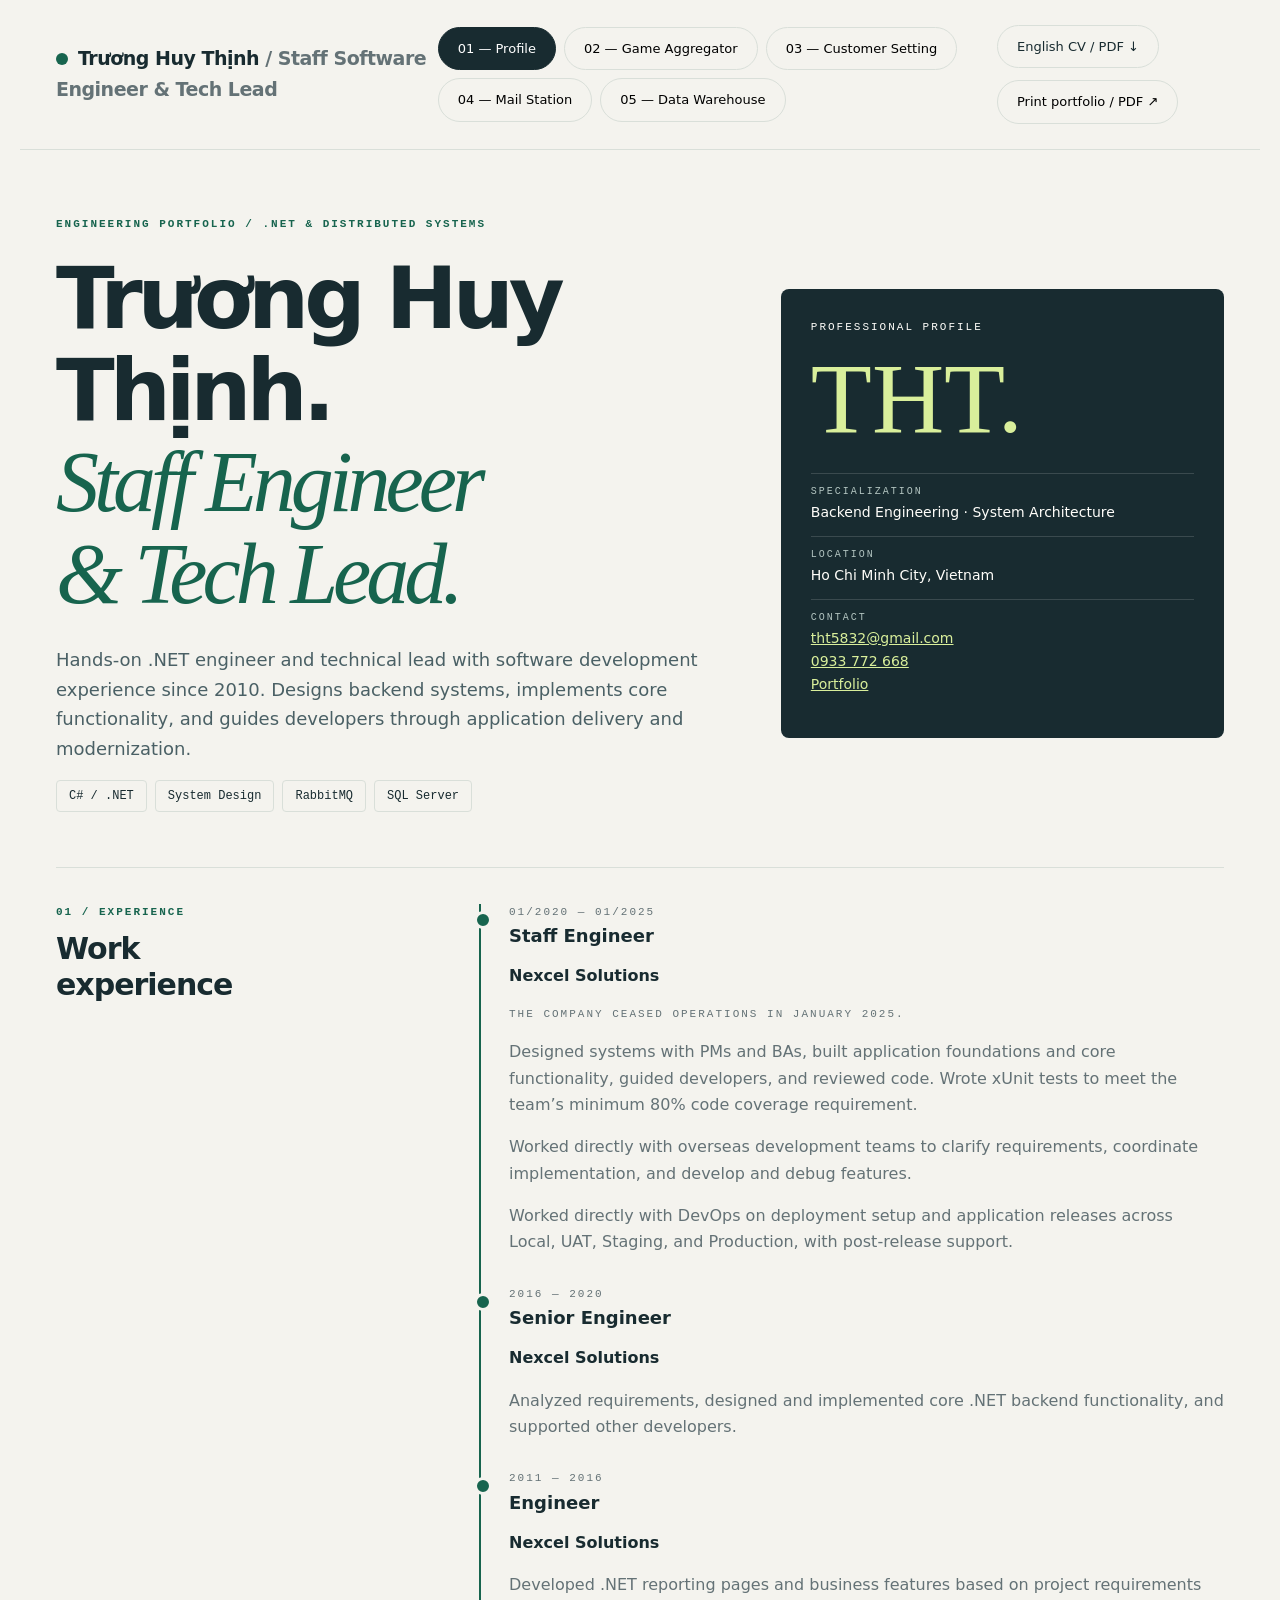
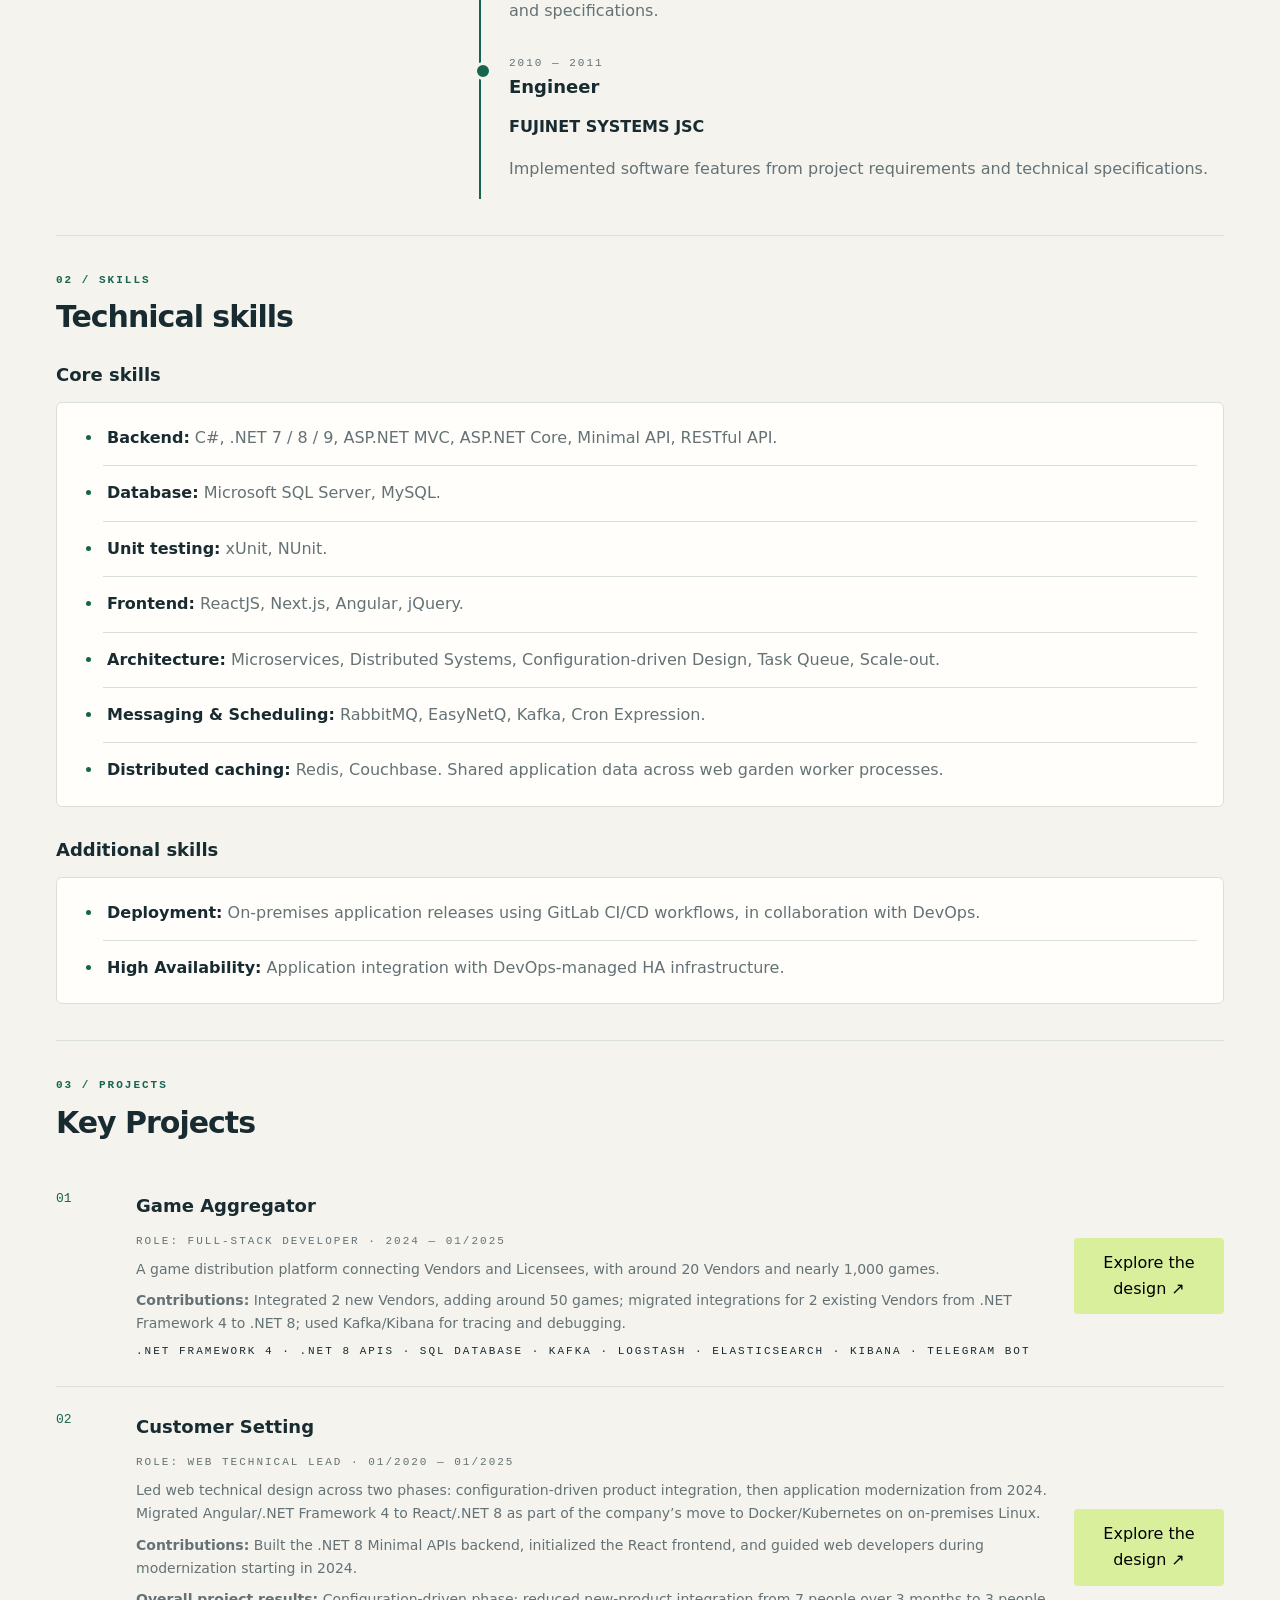
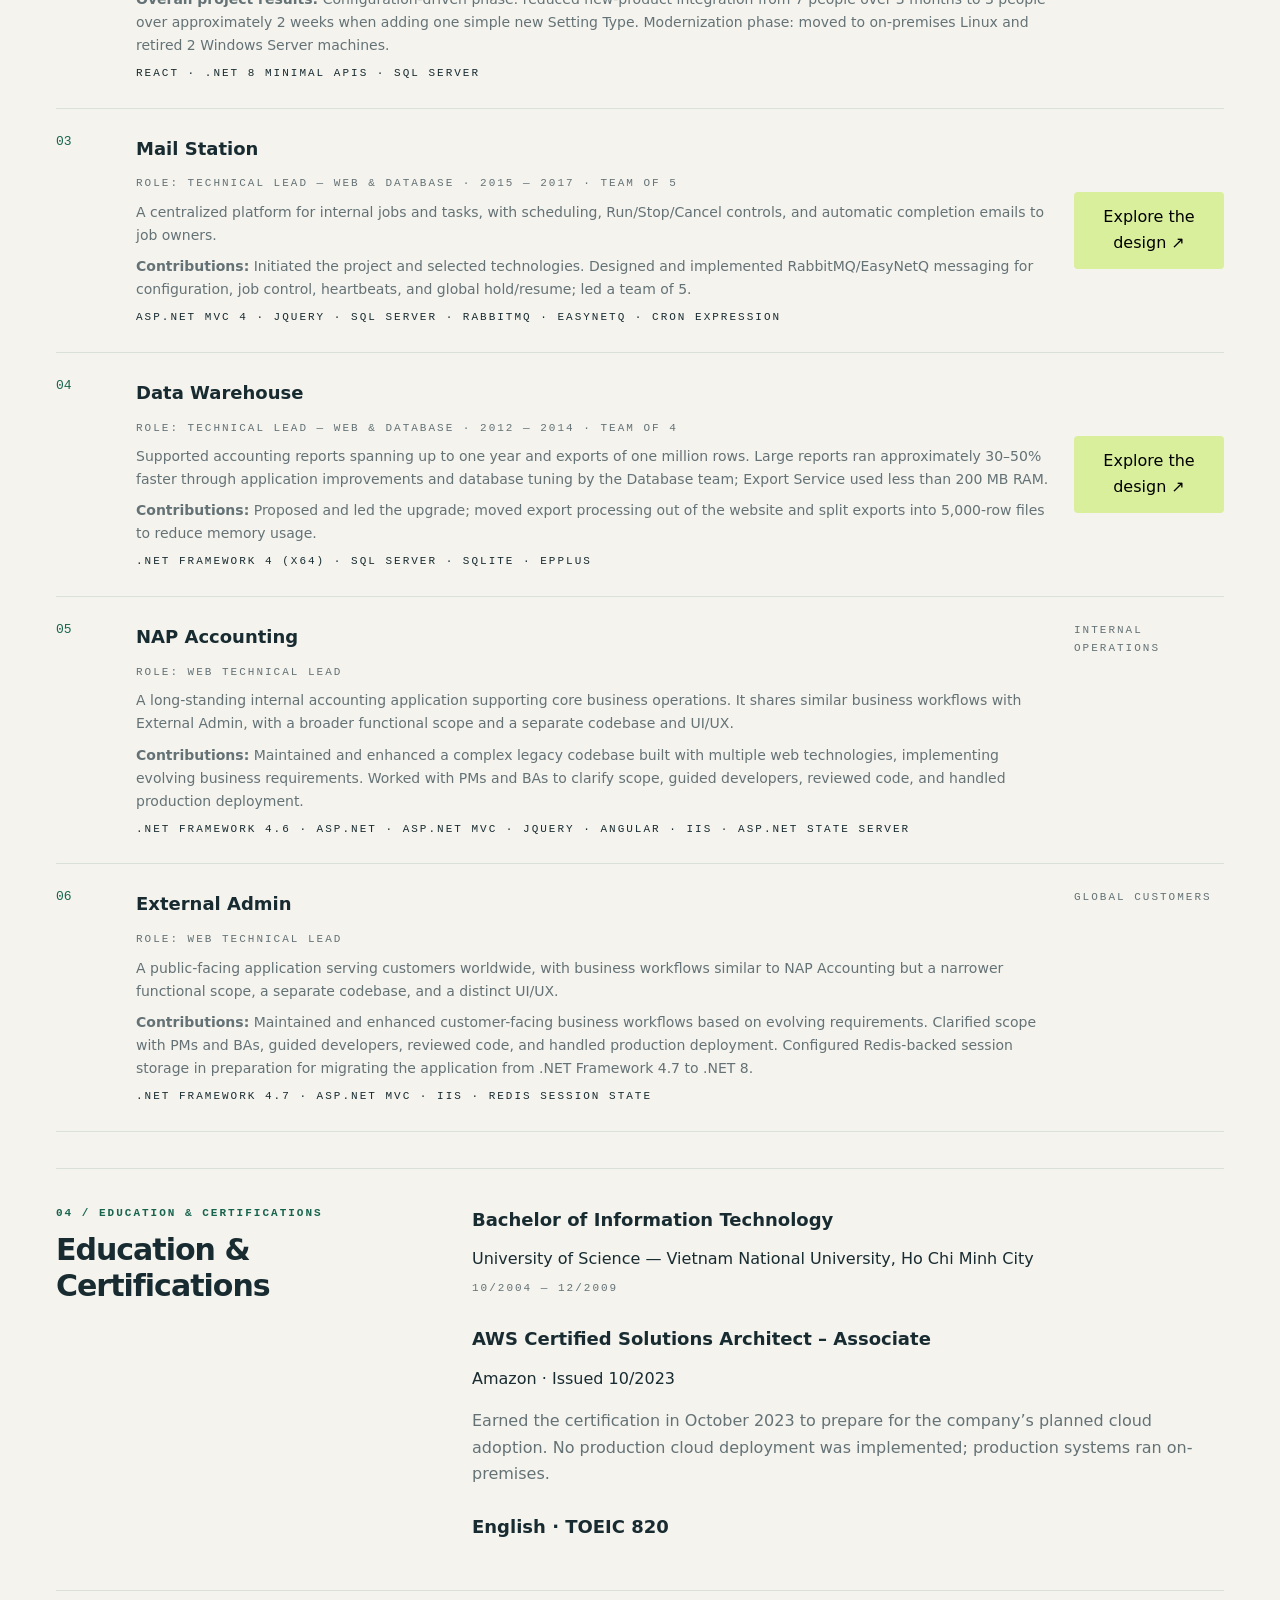
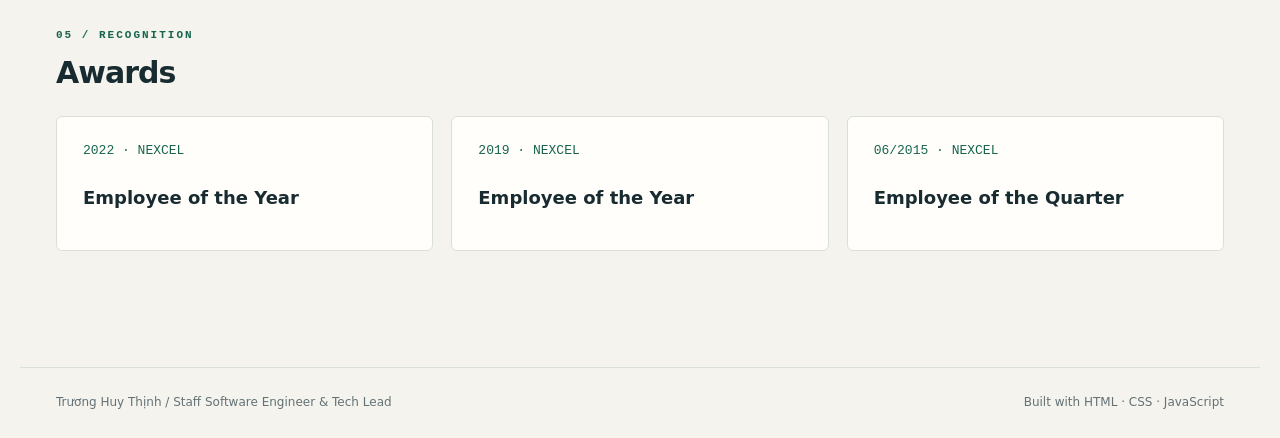
==== commit a903675c: "Update accounting project scope and CV technical skills" ====
--- a/portfolio-v2/index.html
+++ b/portfolio-v2/index.html
@@ -27,19 +27,21 @@
 <main><section id="profile" role="tabpanel" aria-labelledby="tab-profile">
 <div class="hero"><div><div class="eyebrow">Engineering portfolio / .NET & distributed systems</div><h1>Trương Huy Thịnh.<br><em>Staff Engineer<br>&amp; Tech Lead.</em></h1><p class="lead">Hands-on .NET engineer and technical lead with software development experience since 2010. Designs backend systems, implements core functionality, and guides developers through application delivery and modernization.</p><div class="pills"><span class="pill">C# / .NET</span><span class="pill">System Design</span><span class="pill">RabbitMQ</span><span class="pill">SQL Server</span></div></div><aside class="identity"><div class="small">Professional profile</div><div class="monogram">THT.</div><dl><div><dt>Specialization</dt><dd>Backend Engineering · System Architecture</dd></div><div><dt>Location</dt><dd>Ho Chi Minh City, Vietnam</dd></div><div><dt>Contact</dt><dd><a style="color:var(--lime)" href="mailto:tht5832@gmail.com">tht5832@gmail.com</a><br><a style="color:var(--lime)" href="tel:+84933772668">0933 772 668</a><br><a style="color:var(--lime)" href="https://darkluker5832.github.io/my-cv/">Portfolio</a></dd></div></dl></aside></div>
 <section class="section split"><div><div class="eyebrow">01 / Experience</div><h2>Work<br>experience</h2></div><div class="timeline"><article><div class="small muted">01/2020 — 01/2025</div><h3>Staff Engineer</h3><p><b>Nexcel Solutions</b></p><p class="small muted">The company ceased operations in January 2025.</p><p class="muted">Designed systems with PMs and BAs, built application foundations and core functionality, guided developers, and reviewed code. Wrote xUnit tests to meet the team’s minimum 80% code coverage requirement.</p><p class="muted">Worked directly with overseas development teams to clarify requirements, coordinate implementation, and develop and debug features.</p><p class="muted">Worked directly with DevOps on deployment setup and application releases across Local, UAT, Staging, and Production, with post-release support.</p></article><article style="margin-top:30px"><div class="small muted">2016 — 2020</div><h3>Senior Engineer</h3><p><b>Nexcel Solutions</b></p><p class="muted">Analyzed requirements, designed and implemented core .NET backend functionality, and supported other developers.</p></article><article style="margin-top:30px"><div class="small muted">2011 — 2016</div><h3>Engineer</h3><p><b>Nexcel Solutions</b></p><p class="muted">Developed .NET reporting pages and business features based on project requirements and specifications.</p></article><article style="margin-top:30px"><div class="small muted">2010 — 2011</div><h3>Engineer</h3><p><b>FUJINET SYSTEMS JSC</b></p><p class="muted">Implemented software features from project requirements and technical specifications.</p></article></div></section>
-<section class="section"><div class="eyebrow">02 / Skills</div><h2>Technical skills</h2><h3>Core skills</h3><ul class="tech-stacks"><li><strong>Backend:</strong> C#, .NET 7 / 8 / 9, ASP.NET MVC, ASP.NET Core, Minimal API, RESTful API.</li><li><strong>Database:</strong> Microsoft SQL Server, MySQL; DataReader.</li><li><strong>Unit testing:</strong> xUnit; <span>minimum 80% code coverage requirement.</span></li><li><strong>Frontend:</strong> ReactJS, Next.js, Angular, jQuery.</li><li><strong>Architecture:</strong> Microservices, Distributed Systems, Configuration-driven Design, Task Queue, Scale-out.</li><li><strong>Messaging & Scheduling:</strong> RabbitMQ, EasyNetQ, Kafka, Cron Expression.</li><li><strong>Distributed caching:</strong> Redis, Couchbase. <span>Shared application data across web garden worker processes.</span></li></ul><h3 style="margin-top:28px">Additional skills</h3><ul class="tech-stacks"><li><strong>Deployment:</strong> <span>On-premises application releases using GitLab CI/CD workflows, in collaboration with DevOps.</span></li><li><strong>High Availability:</strong> <span>Application integration with DevOps-managed HA infrastructure.</span></li></ul></section>
+<section class="section"><div class="eyebrow">02 / Skills</div><h2>Technical skills</h2><h3>Core skills</h3><ul class="tech-stacks"><li><strong>Backend:</strong> C#, .NET 7 / 8 / 9, ASP.NET MVC, ASP.NET Core, Minimal API, RESTful API.</li><li><strong>Database:</strong> Microsoft SQL Server, MySQL.</li><li><strong>Unit testing:</strong> xUnit, NUnit.</li><li><strong>Frontend:</strong> ReactJS, Next.js, Angular, jQuery.</li><li><strong>Architecture:</strong> Microservices, Distributed Systems, Configuration-driven Design, Task Queue, Scale-out.</li><li><strong>Messaging & Scheduling:</strong> RabbitMQ, EasyNetQ, Kafka, Cron Expression.</li><li><strong>Distributed caching:</strong> Redis, Couchbase. <span>Shared application data across web garden worker processes.</span></li></ul><h3 style="margin-top:28px">Additional skills</h3><ul class="tech-stacks"><li><strong>Deployment:</strong> <span>On-premises application releases using GitLab CI/CD workflows, in collaboration with DevOps.</span></li><li><strong>High Availability:</strong> <span>Application integration with DevOps-managed HA infrastructure.</span></li></ul></section>
 <section class="section"><div class="eyebrow">03 / Projects</div><h2>Key Projects</h2><article class="project"><span class="num">01</span><div><h3>Game Aggregator</h3><div class="small muted">Role: Full-stack Developer · 2024 — 01/2025</div><p>A game distribution platform connecting Vendors and Licensees, with around 20 Vendors and nearly 1,000 games.</p><p><b>Contributions:</b> Integrated 2 new Vendors, adding around 50 games; migrated integrations for 2 existing Vendors from .NET Framework 4 to .NET 8; used Kafka/Kibana for tracing and debugging.</p><div class="small">.NET Framework 4 · .NET 8 APIs · SQL Database · Kafka · Logstash · Elasticsearch · Kibana · Telegram Bot</div></div><button data-open-case="game-aggregator">Explore the design ↗</button></article><article class="project"><span class="num">02</span><div><h3 id="customer-setting">Customer Setting</h3><div class="small muted">Role: Web Technical Lead · 01/2020 — 01/2025</div>
 <p>Led web technical design across two phases: configuration-driven product integration, then application modernization from 2024. Migrated Angular/.NET Framework 4 to React/.NET 8 as part of the company’s move to Docker/Kubernetes on on-premises Linux.</p><p><b>Contributions:</b> Built the .NET 8 Minimal APIs backend, initialized the React frontend, and guided web developers during modernization starting in 2024.</p>
 <p><b>Overall project results:</b> <span>Configuration-driven phase: reduced new-product integration from 7 people over 3 months to 3 people over approximately 2 weeks when adding one simple new Setting Type. Modernization phase: moved to on-premises Linux and retired 2 Windows Server machines.</span></p>
 <div class="small">React · .NET 8 Minimal APIs · SQL Server</div>
 </div><button data-open-case="customer-setting-case">Explore the design ↗</button></article><article class="project"><span class="num">03</span><div><h3>Mail Station</h3><div class="small muted">Role: Technical Lead — Web &amp; Database · 2015 — 2017 · Team of 5</div><p>A centralized platform for internal jobs and tasks, with scheduling, Run/Stop/Cancel controls, and automatic completion emails to job owners.</p><p><b>Contributions:</b> Initiated the project and selected technologies. Designed and implemented RabbitMQ/EasyNetQ messaging for configuration, job control, heartbeats, and global hold/resume; led a team of 5.</p><div class="small">ASP.NET MVC 4 · jQuery · SQL Server · RabbitMQ · EasyNetQ · Cron Expression</div></div><button data-open-case="mailstation">Explore the design ↗</button></article><article class="project"><span class="num">04</span><div><h3>Data Warehouse</h3><div class="small muted">Role: Technical Lead — Web &amp; Database · 2012 — 2014 · Team of 4</div><p>Supported accounting reports spanning up to one year and exports of one million rows. Large reports ran approximately 30–50% faster through application improvements and database tuning by the Database team; Export Service used less than 200 MB RAM.</p><p><b>Contributions:</b> Proposed and led the upgrade; moved export processing out of the website and split exports into 5,000-row files to reduce memory usage.</p><div class="small">.NET Framework 4 (x64) · SQL Server · SQLite · EPPlus</div></div><button data-open-case="warehouse">Explore the design ↗</button></article><article class="project"><span class="num">05</span><div><h3>NAP Accounting</h3><div class='small muted'>Role: Web Technical Lead</div>
-<p>A core business system supporting most day-to-day operations, including customer management, commissions, reporting, and bulk data inserts and updates.</p>
-<p><b>Contributions:</b> Worked with PMs and BAs to clarify requirements and agree on scope; reviewed web-related specifications, guided junior and senior developers, reviewed code, and handled production deployment.</p>
-</div><span class="small muted">Core Operations</span></article>
+<p>A long-standing internal accounting application supporting core business operations. It shares similar business workflows with External Admin, with a broader functional scope and a separate codebase and UI/UX.</p>
+<p><b>Contributions:</b> Maintained and enhanced a complex legacy codebase built with multiple web technologies, implementing evolving business requirements. Worked with PMs and BAs to clarify scope, guided developers, reviewed code, and handled production deployment.</p>
+<div class="small">.NET Framework 4.6 · ASP.NET · ASP.NET MVC · jQuery · Angular · IIS · ASP.NET State Server</div>
+</div><span class="small muted">Internal Operations</span></article>
 <article class="project"><span class="num">06</span><div><h3>External Admin</h3><div class='small muted'>Role: Web Technical Lead</div>
-<p>A dedicated reporting system for Super VIP customers, providing high-level consolidated reports and handling ad hoc requests involving sensitive customer data.</p>
-<p><b>Contributions:</b> Clarified requirements with PMs and BAs, reviewed web-related specifications, guided junior and senior developers, reviewed code, and handled production deployment.</p>
-</div><span class="small muted">Strategic Accounts</span></article>
+<p>A public-facing application serving customers worldwide, with business workflows similar to NAP Accounting but a narrower functional scope, a separate codebase, and a distinct UI/UX.</p>
+<p><b>Contributions:</b> Maintained and enhanced customer-facing business workflows based on evolving requirements. Clarified scope with PMs and BAs, guided developers, reviewed code, and handled production deployment. Configured Redis-backed session storage in preparation for migrating the application from .NET Framework 4.7 to .NET 8.</p>
+<div class="small">.NET Framework 4.7 · ASP.NET MVC · IIS · Redis session state</div>
+</div><span class="small muted">Global Customers</span></article>
 </section>
 
 <section class="section split"><div><div class="eyebrow">04 / Education & Certifications</div><h2>Education &amp;<br>Certifications</h2></div><div><h3>Bachelor of Information Technology</h3><p>University of Science — Vietnam National University, Ho Chi Minh City<br><span class="small muted">10/2004 — 12/2009</span></p><h3 style="margin-top:25px">AWS Certified Solutions Architect – Associate</h3><p>Amazon · Issued 10/2023</p><p class="muted">Earned the certification in October 2023 to prepare for the company’s planned cloud adoption. No production cloud deployment was implemented; production systems ran on-premises.</p><h3 style="margin-top:25px">English · TOEIC 820</h3></div></section><section class="section"><div class="eyebrow">05 / Recognition</div><h2>Awards</h2><div class="grid3"><article class="card"><span class="num">2022 · NEXCEL</span><h3>Employee of the Year</h3></article><article class="card"><span class="num">2019 · NEXCEL</span><h3>Employee of the Year</h3></article><article class="card"><span class="num">06/2015 · NEXCEL</span><h3>Employee of the Quarter</h3></article></div></section>
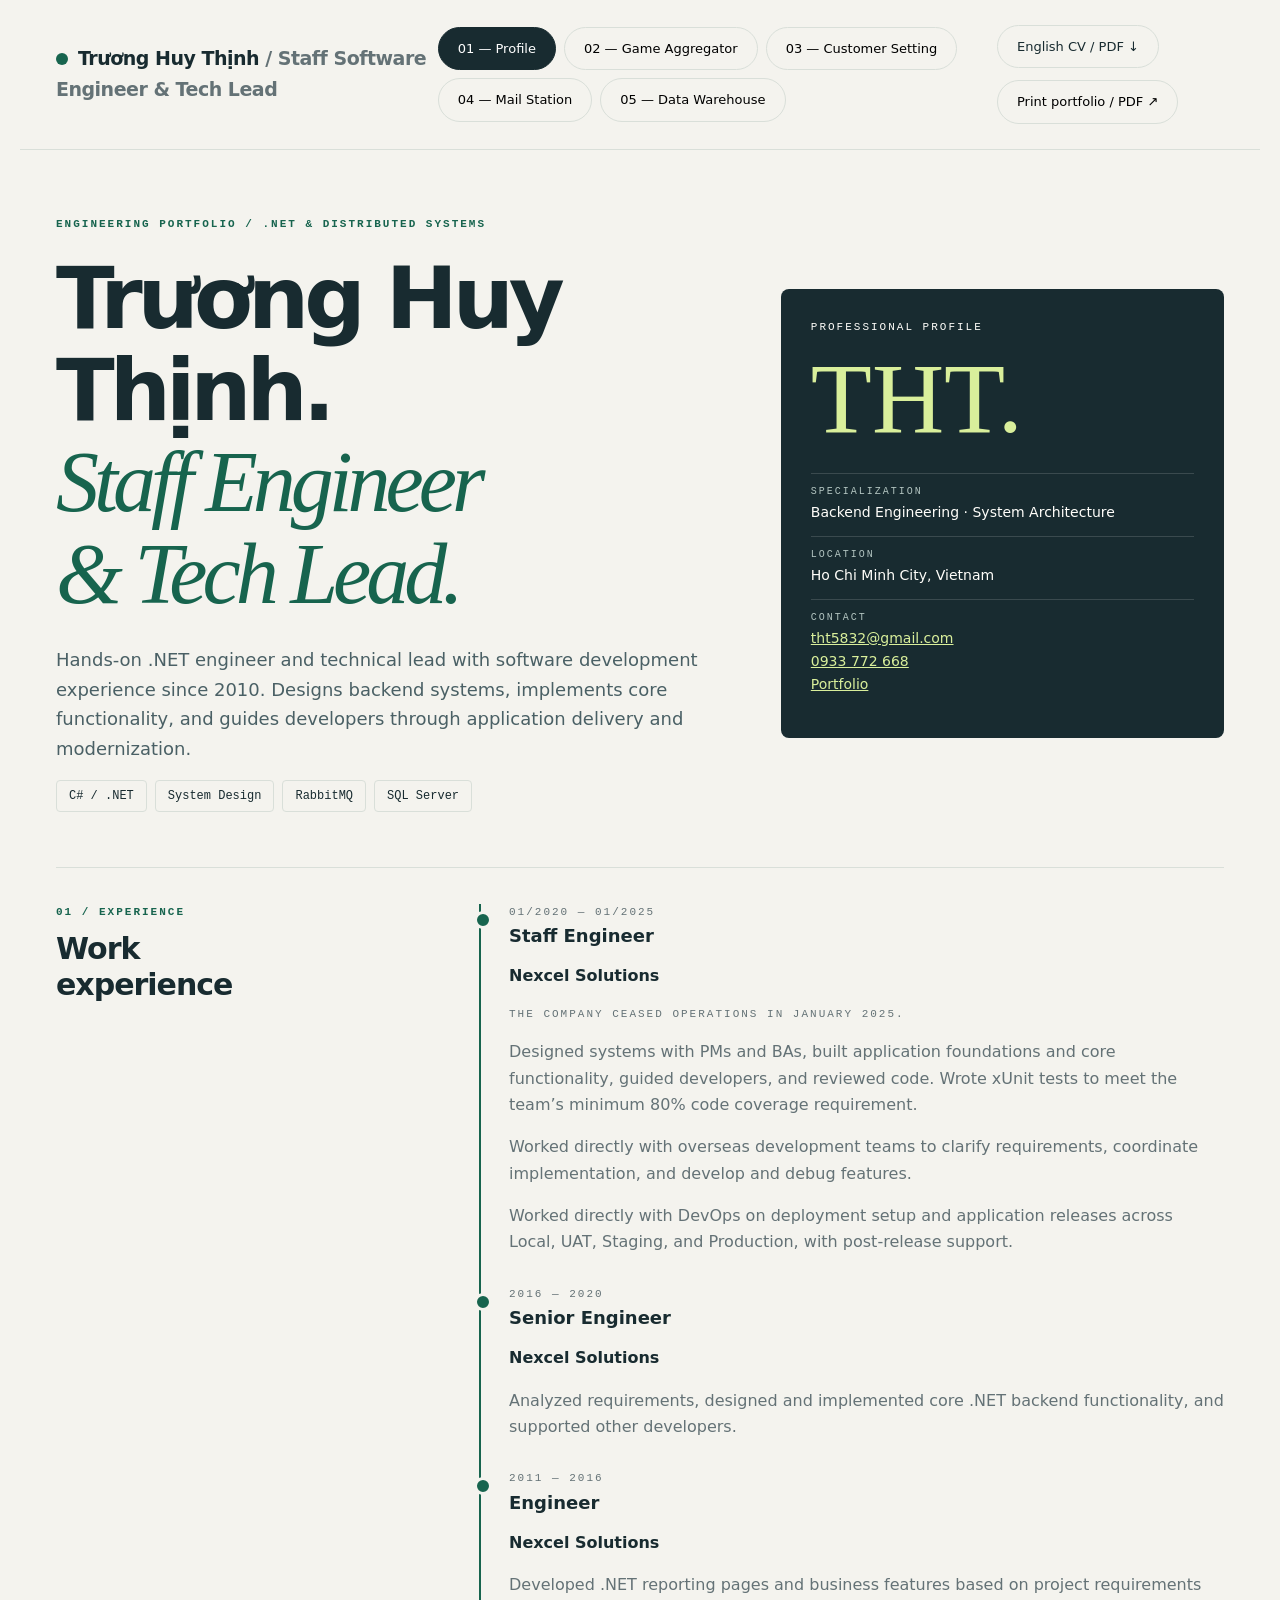
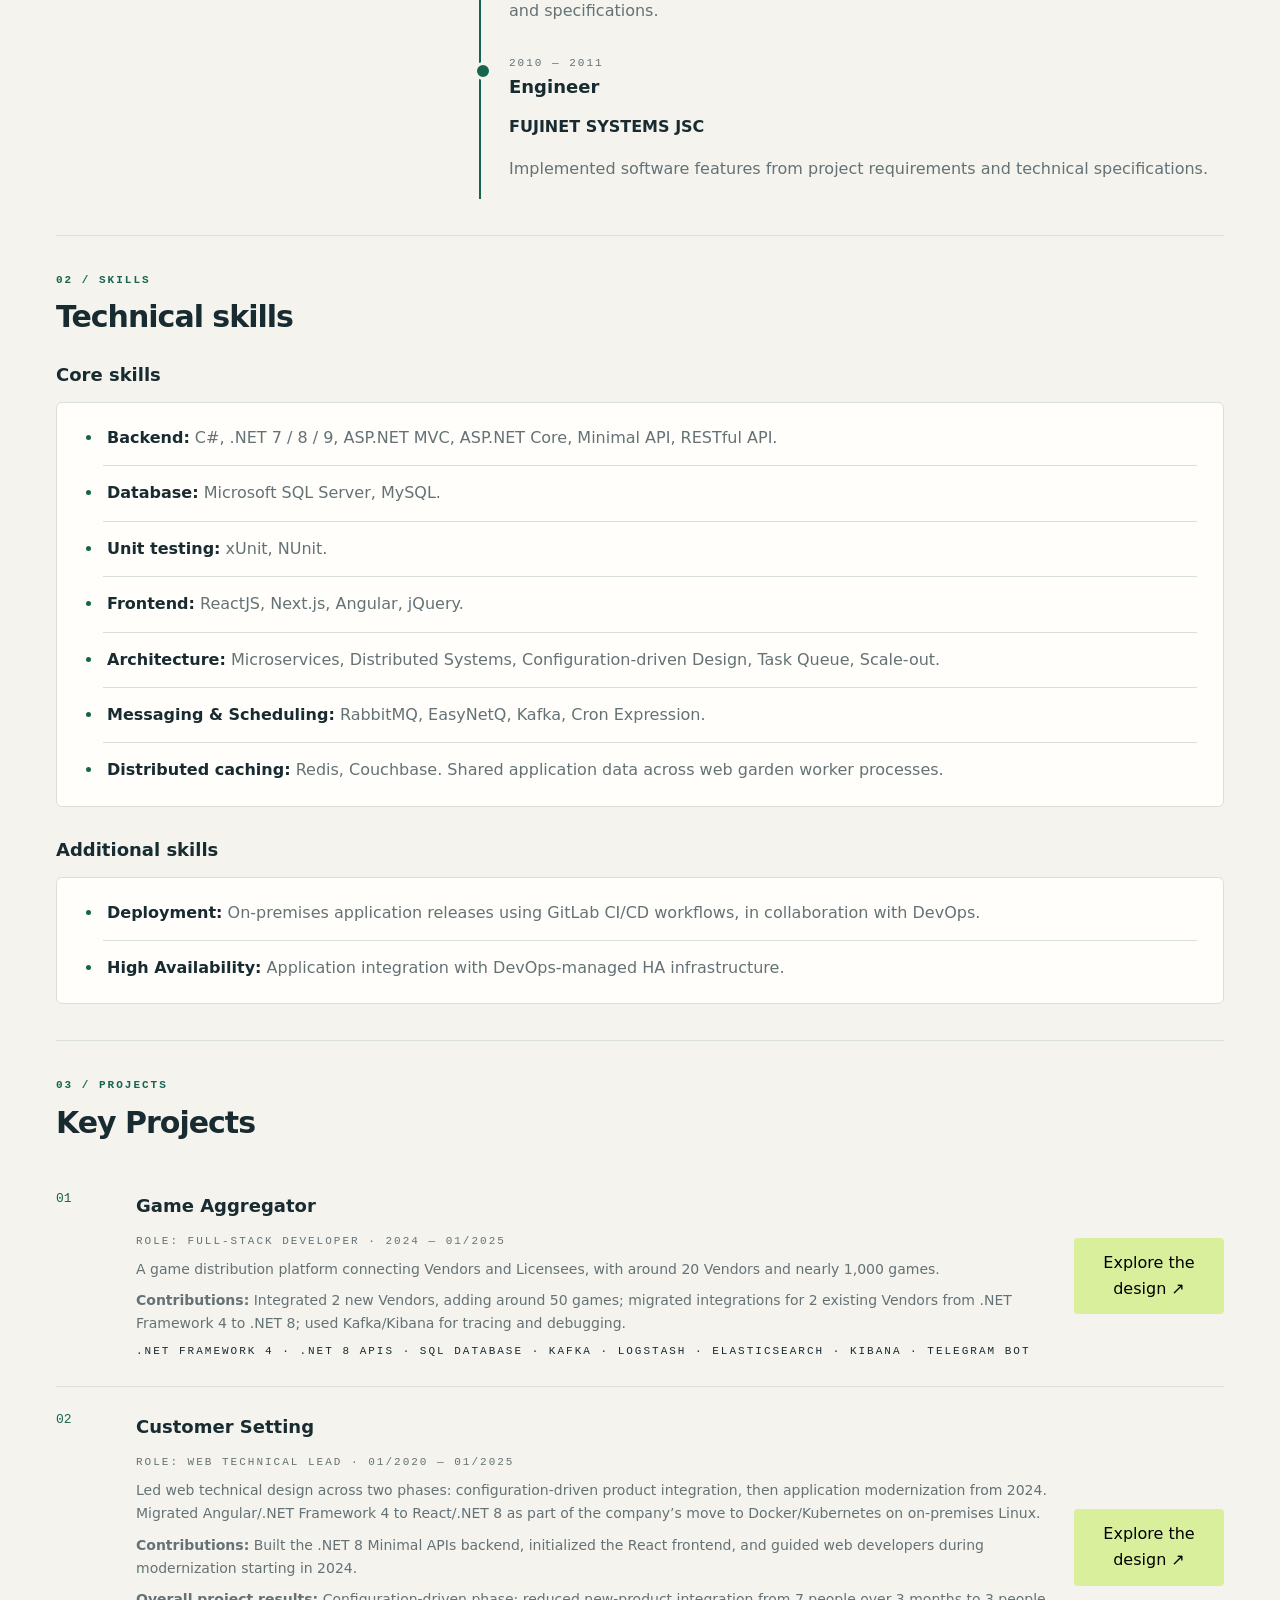
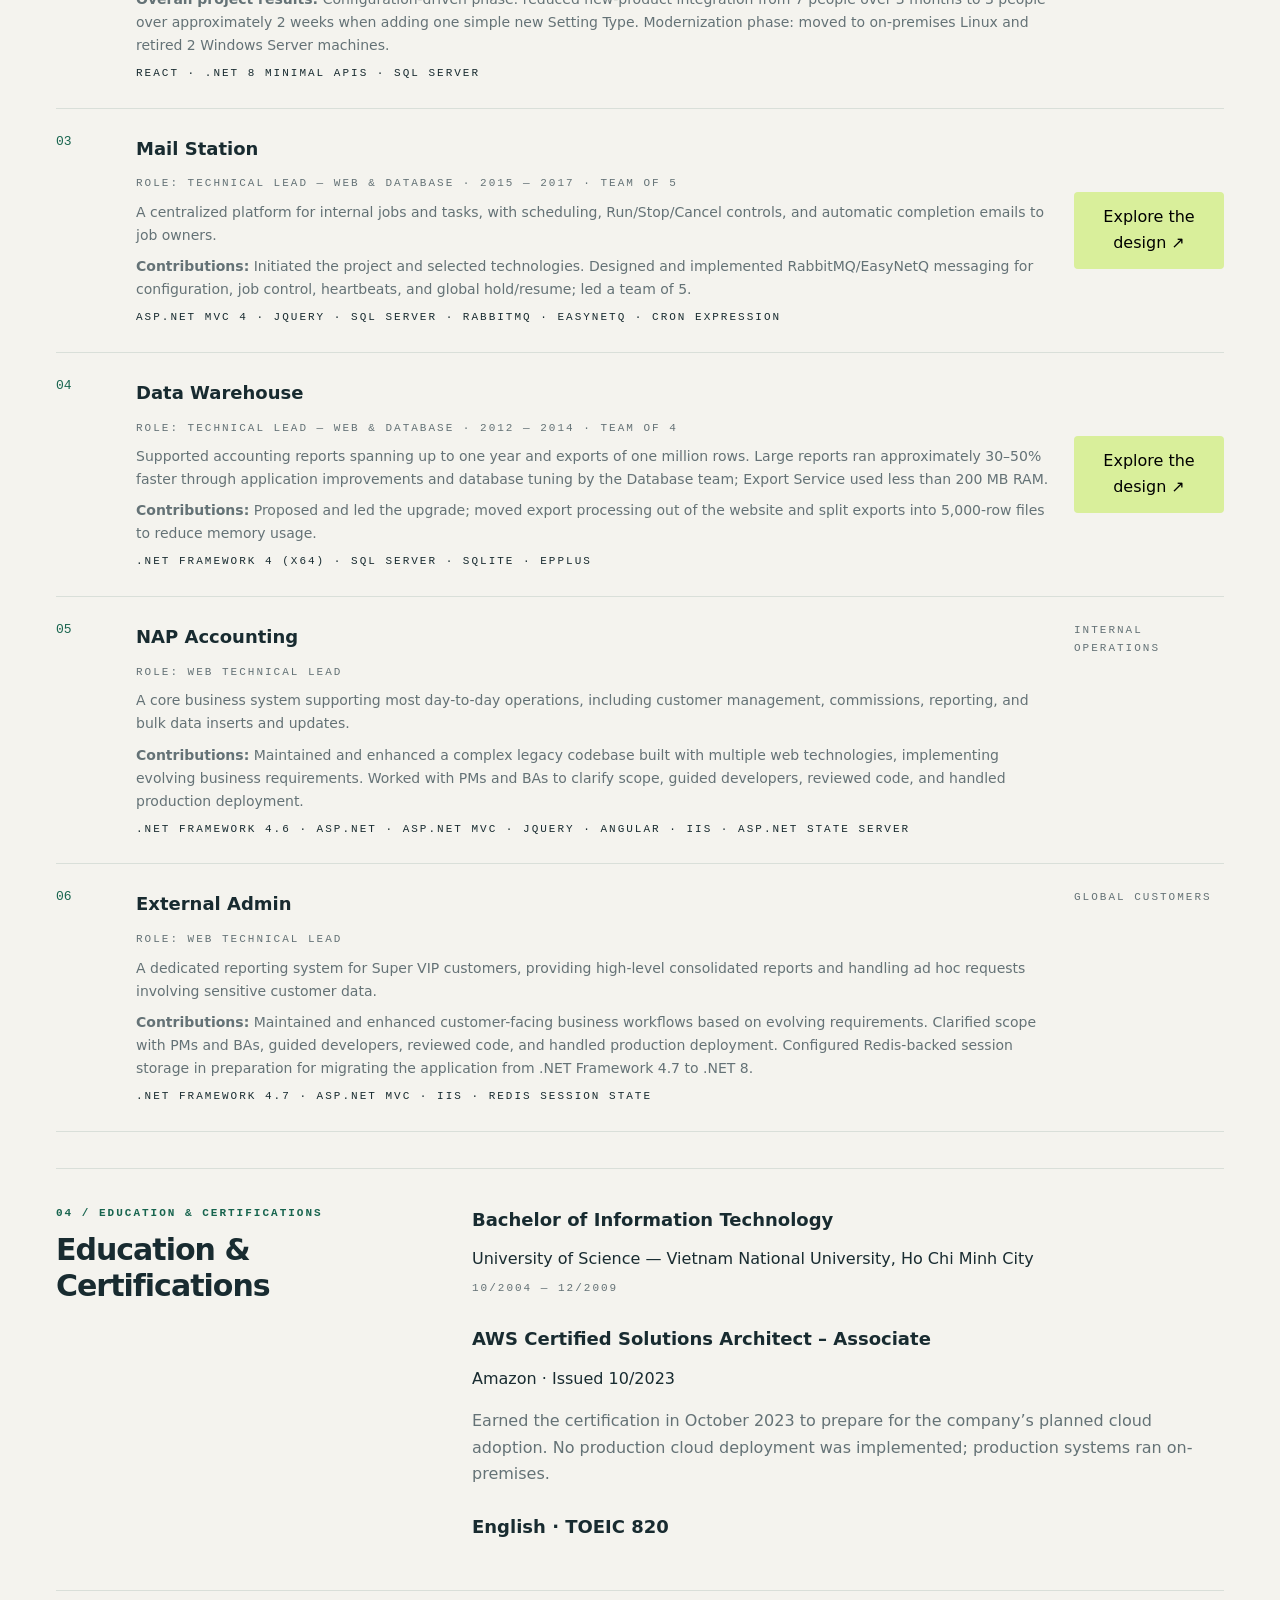
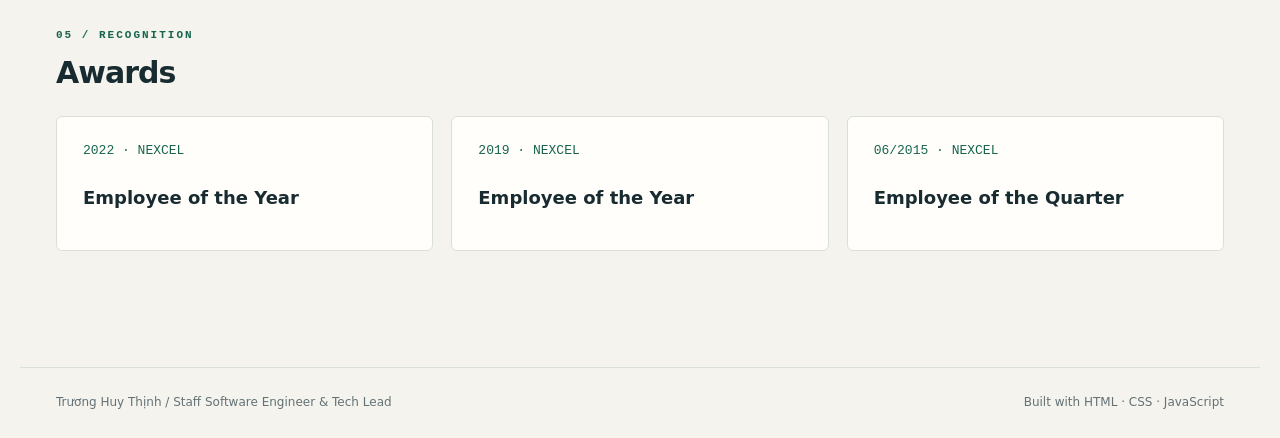
==== commit 01c1a044: "Restore independent project descriptions and retain technical stacks" ====
--- a/portfolio-v2/index.html
+++ b/portfolio-v2/index.html
@@ -33,12 +33,12 @@
 <p><b>Overall project results:</b> <span>Configuration-driven phase: reduced new-product integration from 7 people over 3 months to 3 people over approximately 2 weeks when adding one simple new Setting Type. Modernization phase: moved to on-premises Linux and retired 2 Windows Server machines.</span></p>
 <div class="small">React · .NET 8 Minimal APIs · SQL Server</div>
 </div><button data-open-case="customer-setting-case">Explore the design ↗</button></article><article class="project"><span class="num">03</span><div><h3>Mail Station</h3><div class="small muted">Role: Technical Lead — Web &amp; Database · 2015 — 2017 · Team of 5</div><p>A centralized platform for internal jobs and tasks, with scheduling, Run/Stop/Cancel controls, and automatic completion emails to job owners.</p><p><b>Contributions:</b> Initiated the project and selected technologies. Designed and implemented RabbitMQ/EasyNetQ messaging for configuration, job control, heartbeats, and global hold/resume; led a team of 5.</p><div class="small">ASP.NET MVC 4 · jQuery · SQL Server · RabbitMQ · EasyNetQ · Cron Expression</div></div><button data-open-case="mailstation">Explore the design ↗</button></article><article class="project"><span class="num">04</span><div><h3>Data Warehouse</h3><div class="small muted">Role: Technical Lead — Web &amp; Database · 2012 — 2014 · Team of 4</div><p>Supported accounting reports spanning up to one year and exports of one million rows. Large reports ran approximately 30–50% faster through application improvements and database tuning by the Database team; Export Service used less than 200 MB RAM.</p><p><b>Contributions:</b> Proposed and led the upgrade; moved export processing out of the website and split exports into 5,000-row files to reduce memory usage.</p><div class="small">.NET Framework 4 (x64) · SQL Server · SQLite · EPPlus</div></div><button data-open-case="warehouse">Explore the design ↗</button></article><article class="project"><span class="num">05</span><div><h3>NAP Accounting</h3><div class='small muted'>Role: Web Technical Lead</div>
-<p>A long-standing internal accounting application supporting core business operations. It shares similar business workflows with External Admin, with a broader functional scope and a separate codebase and UI/UX.</p>
+<p>A core business system supporting most day-to-day operations, including customer management, commissions, reporting, and bulk data inserts and updates.</p>
 <p><b>Contributions:</b> Maintained and enhanced a complex legacy codebase built with multiple web technologies, implementing evolving business requirements. Worked with PMs and BAs to clarify scope, guided developers, reviewed code, and handled production deployment.</p>
 <div class="small">.NET Framework 4.6 · ASP.NET · ASP.NET MVC · jQuery · Angular · IIS · ASP.NET State Server</div>
 </div><span class="small muted">Internal Operations</span></article>
 <article class="project"><span class="num">06</span><div><h3>External Admin</h3><div class='small muted'>Role: Web Technical Lead</div>
-<p>A public-facing application serving customers worldwide, with business workflows similar to NAP Accounting but a narrower functional scope, a separate codebase, and a distinct UI/UX.</p>
+<p>A dedicated reporting system for Super VIP customers, providing high-level consolidated reports and handling ad hoc requests involving sensitive customer data.</p>
 <p><b>Contributions:</b> Maintained and enhanced customer-facing business workflows based on evolving requirements. Clarified scope with PMs and BAs, guided developers, reviewed code, and handled production deployment. Configured Redis-backed session storage in preparation for migrating the application from .NET Framework 4.7 to .NET 8.</p>
 <div class="small">.NET Framework 4.7 · ASP.NET MVC · IIS · Redis session state</div>
 </div><span class="small muted">Global Customers</span></article>
